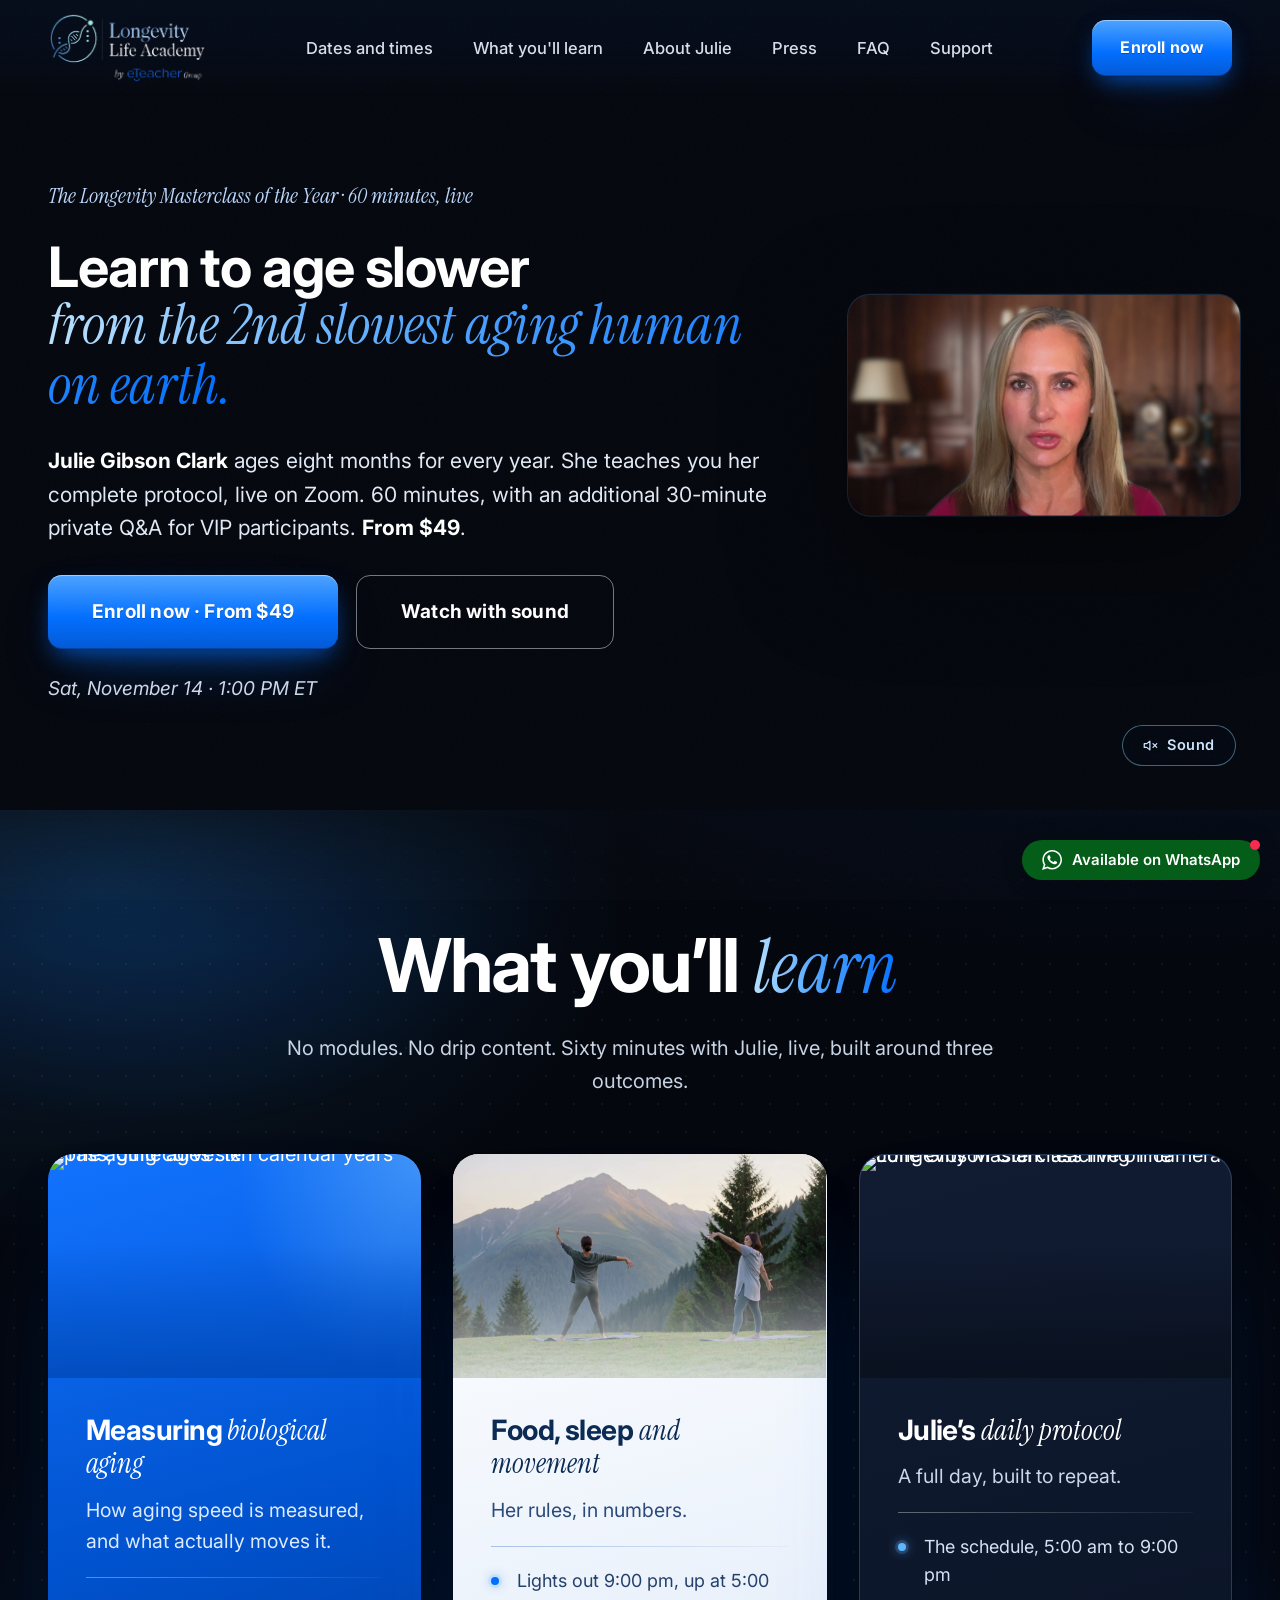
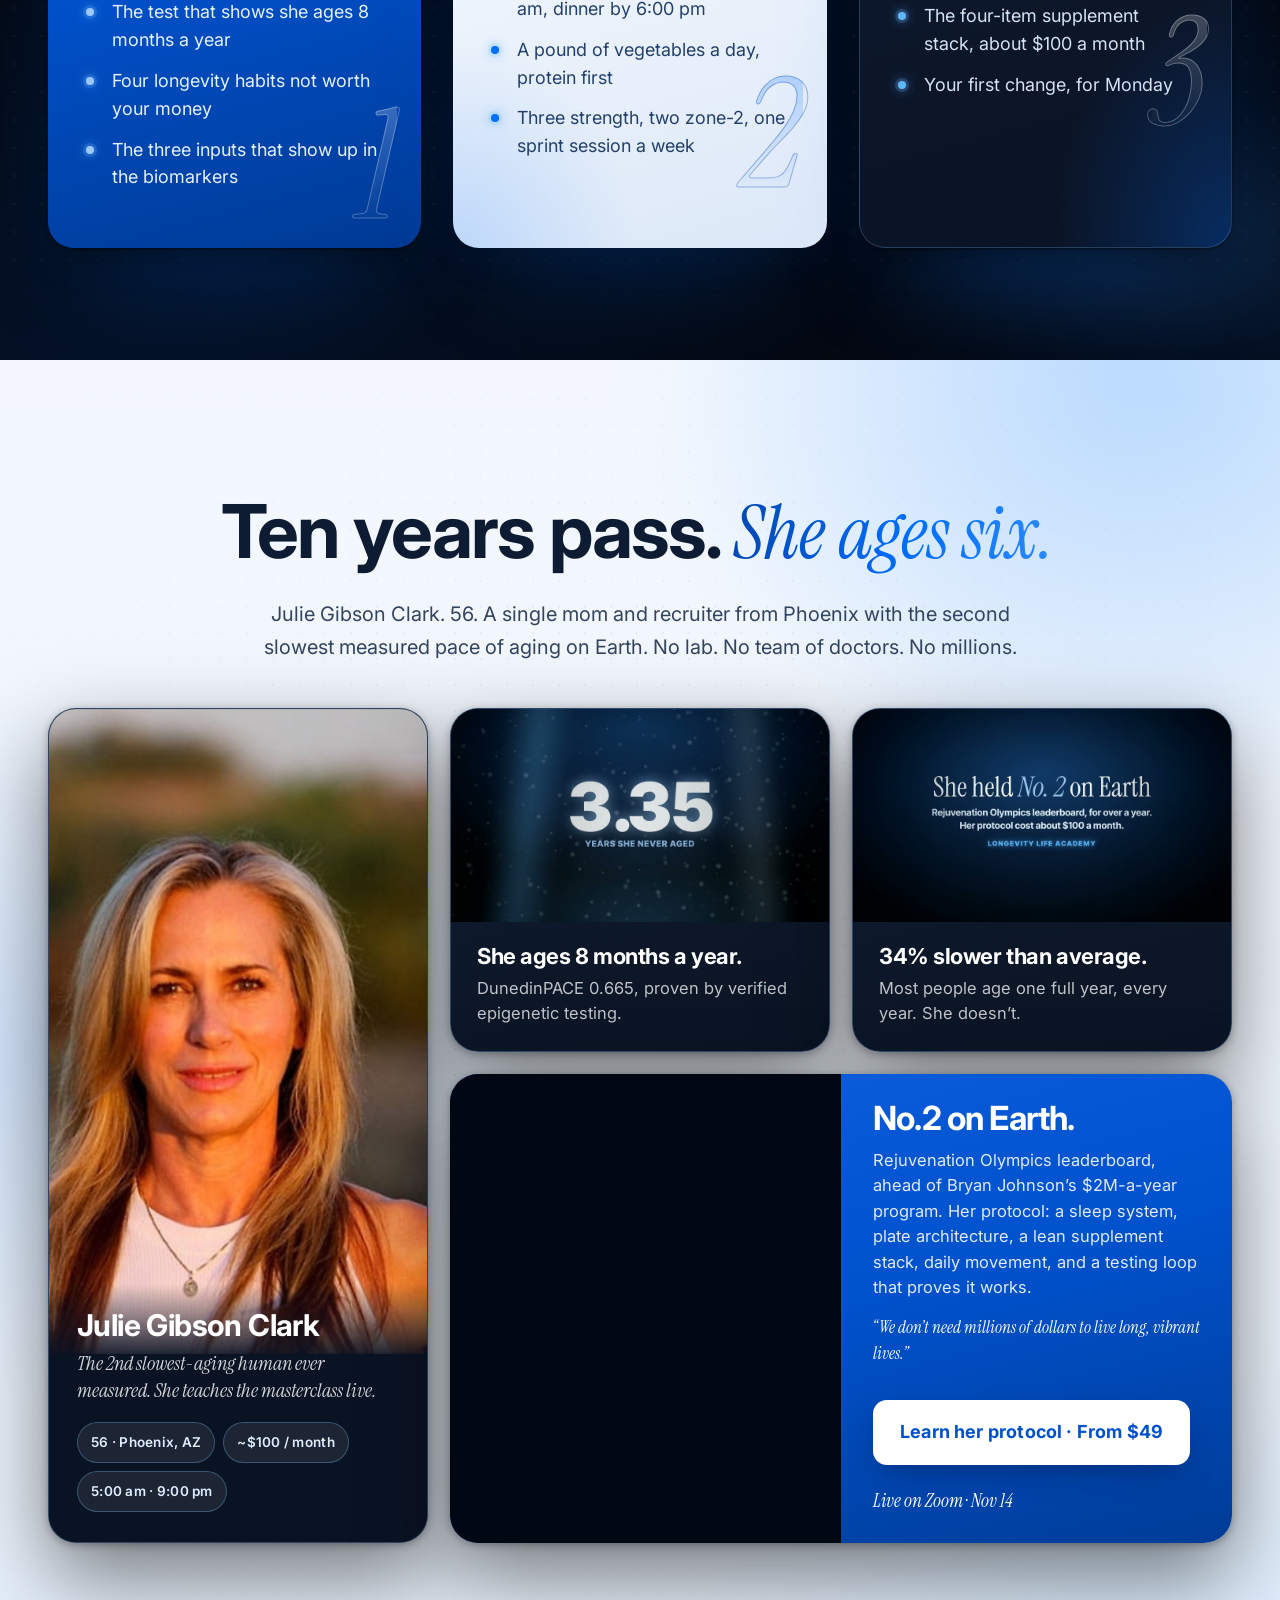
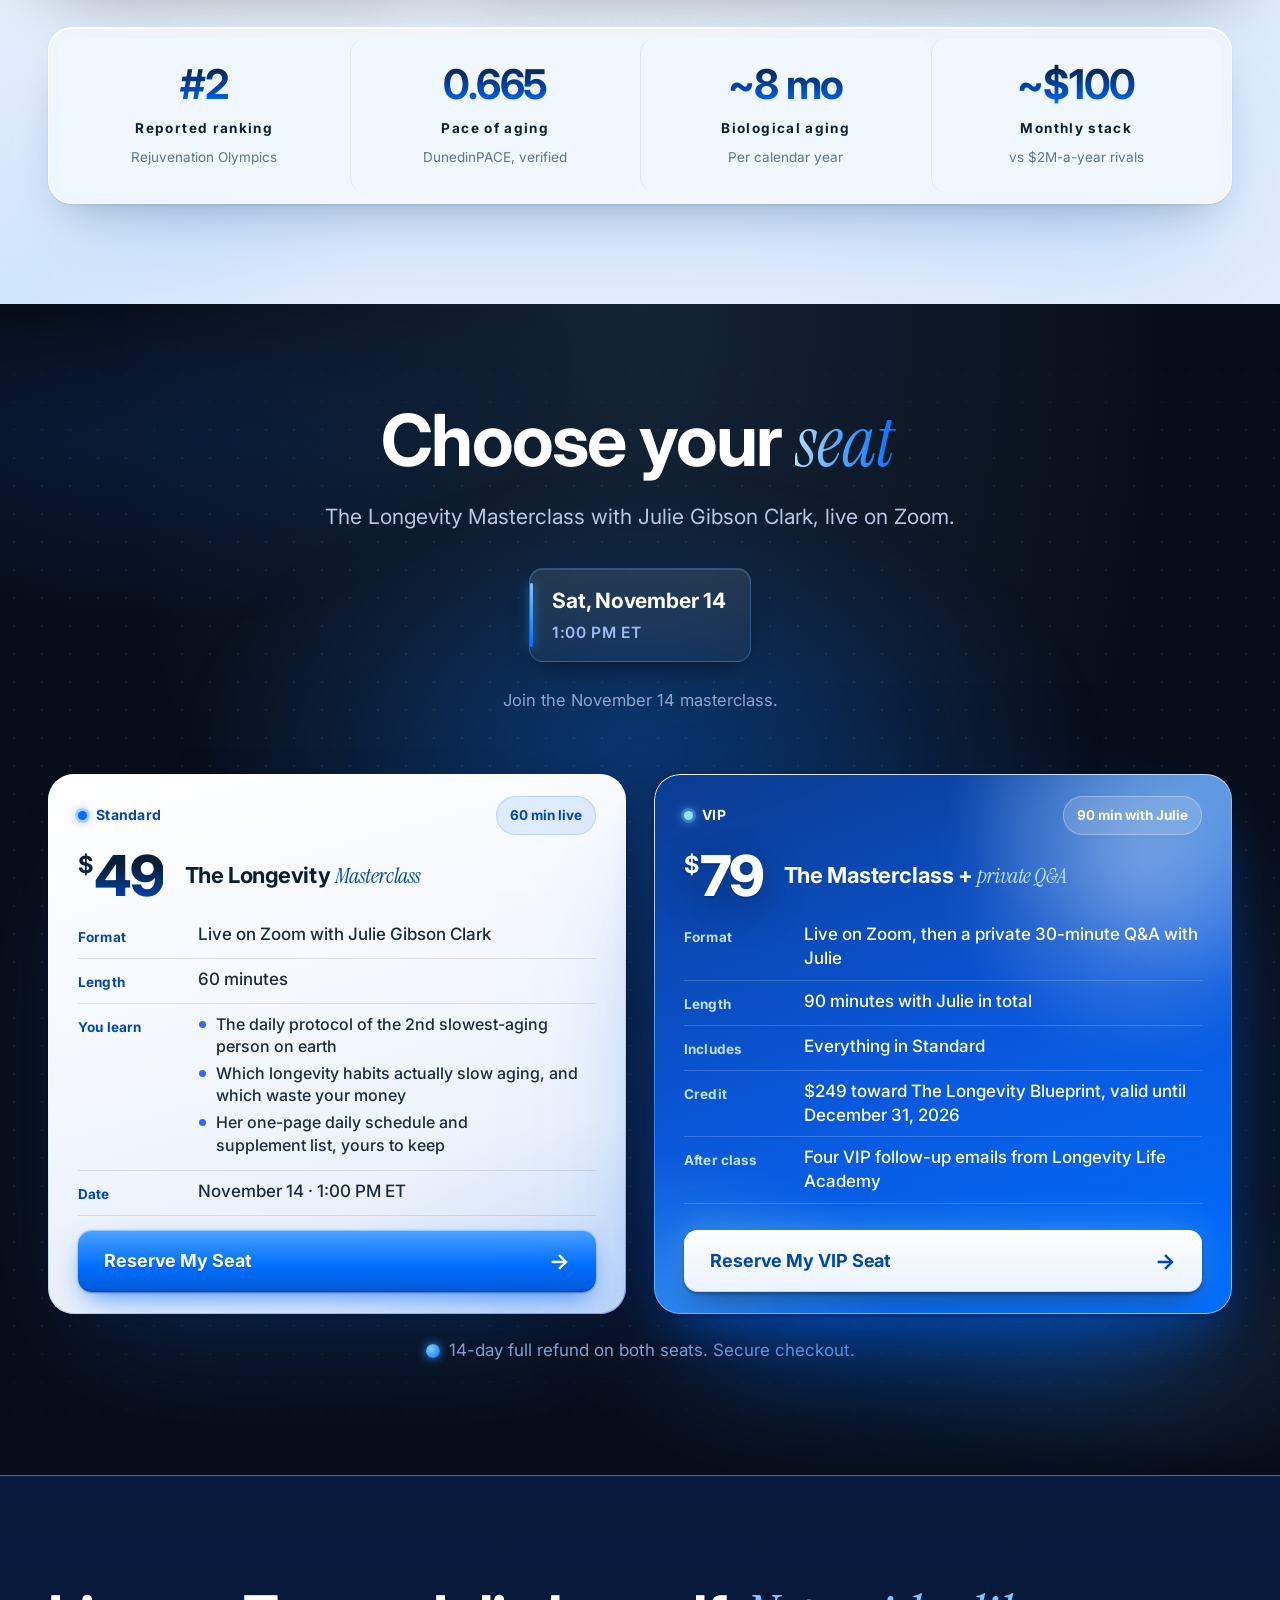
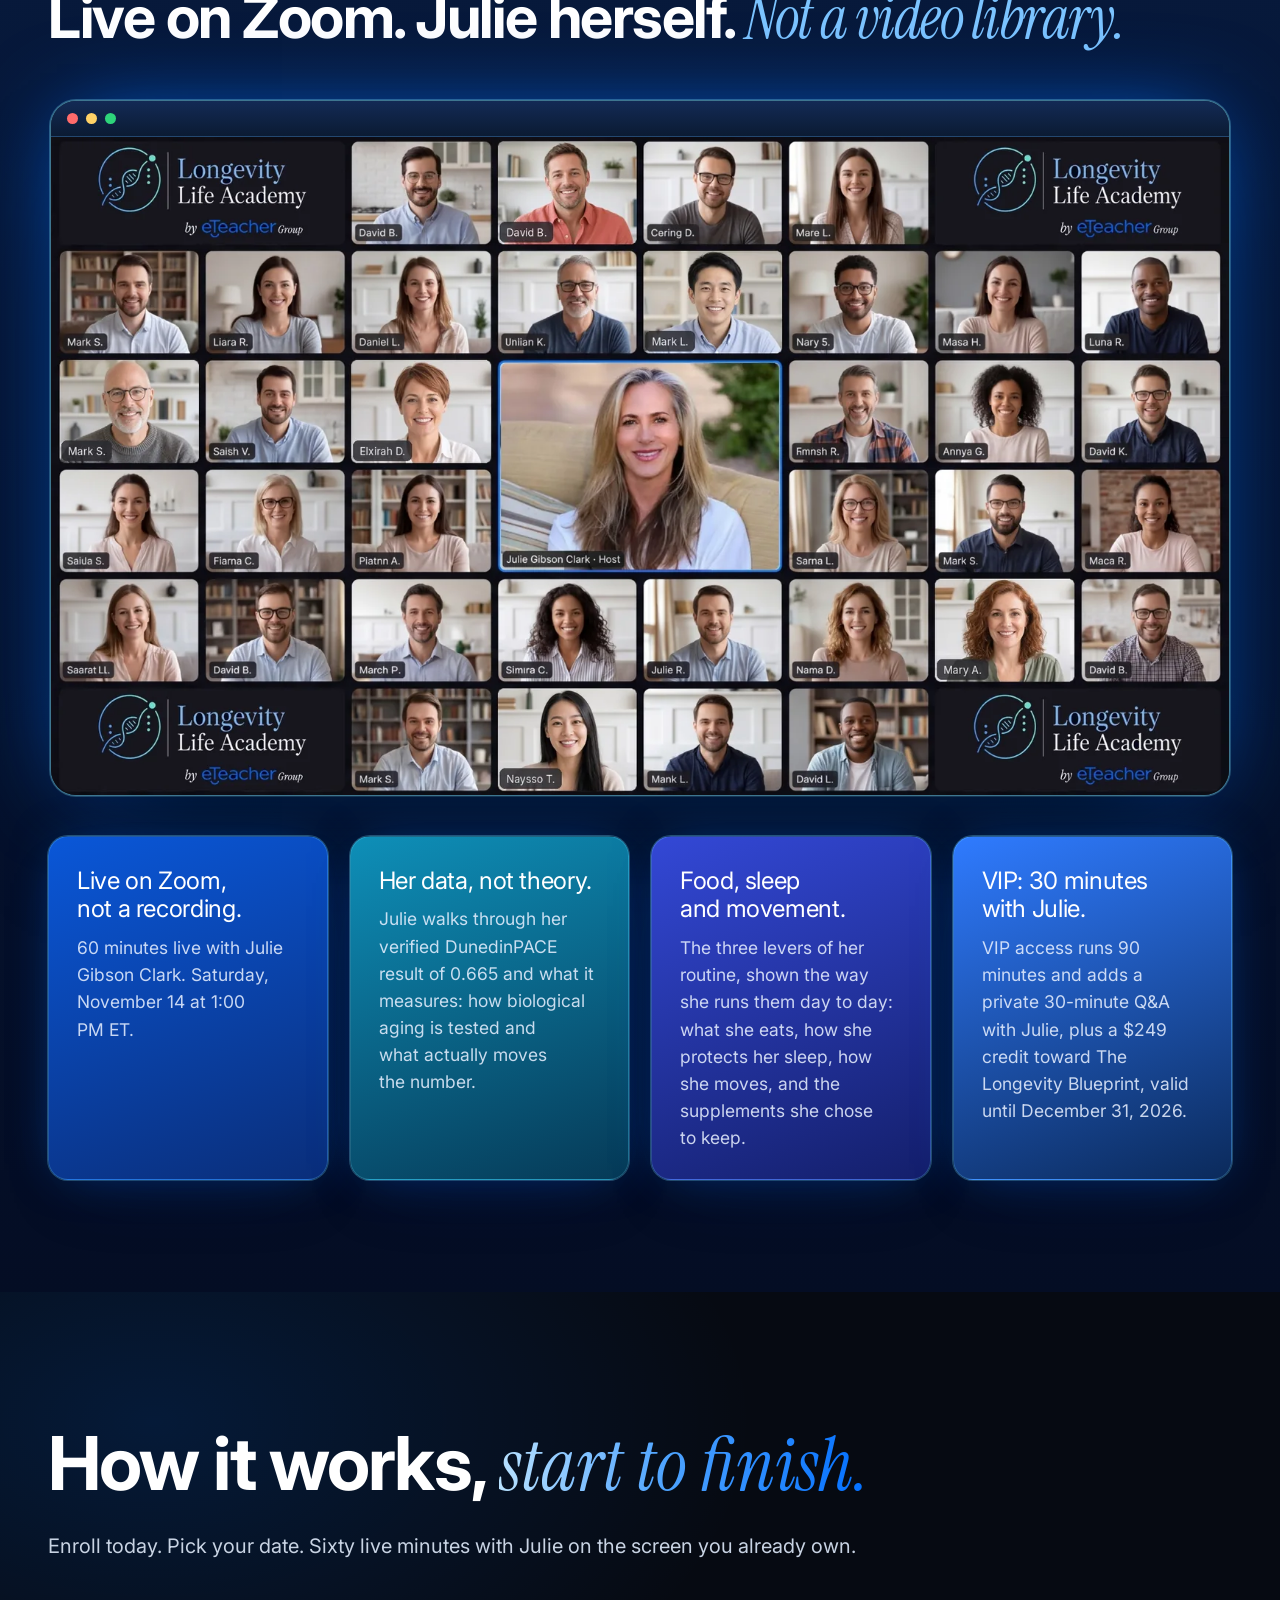
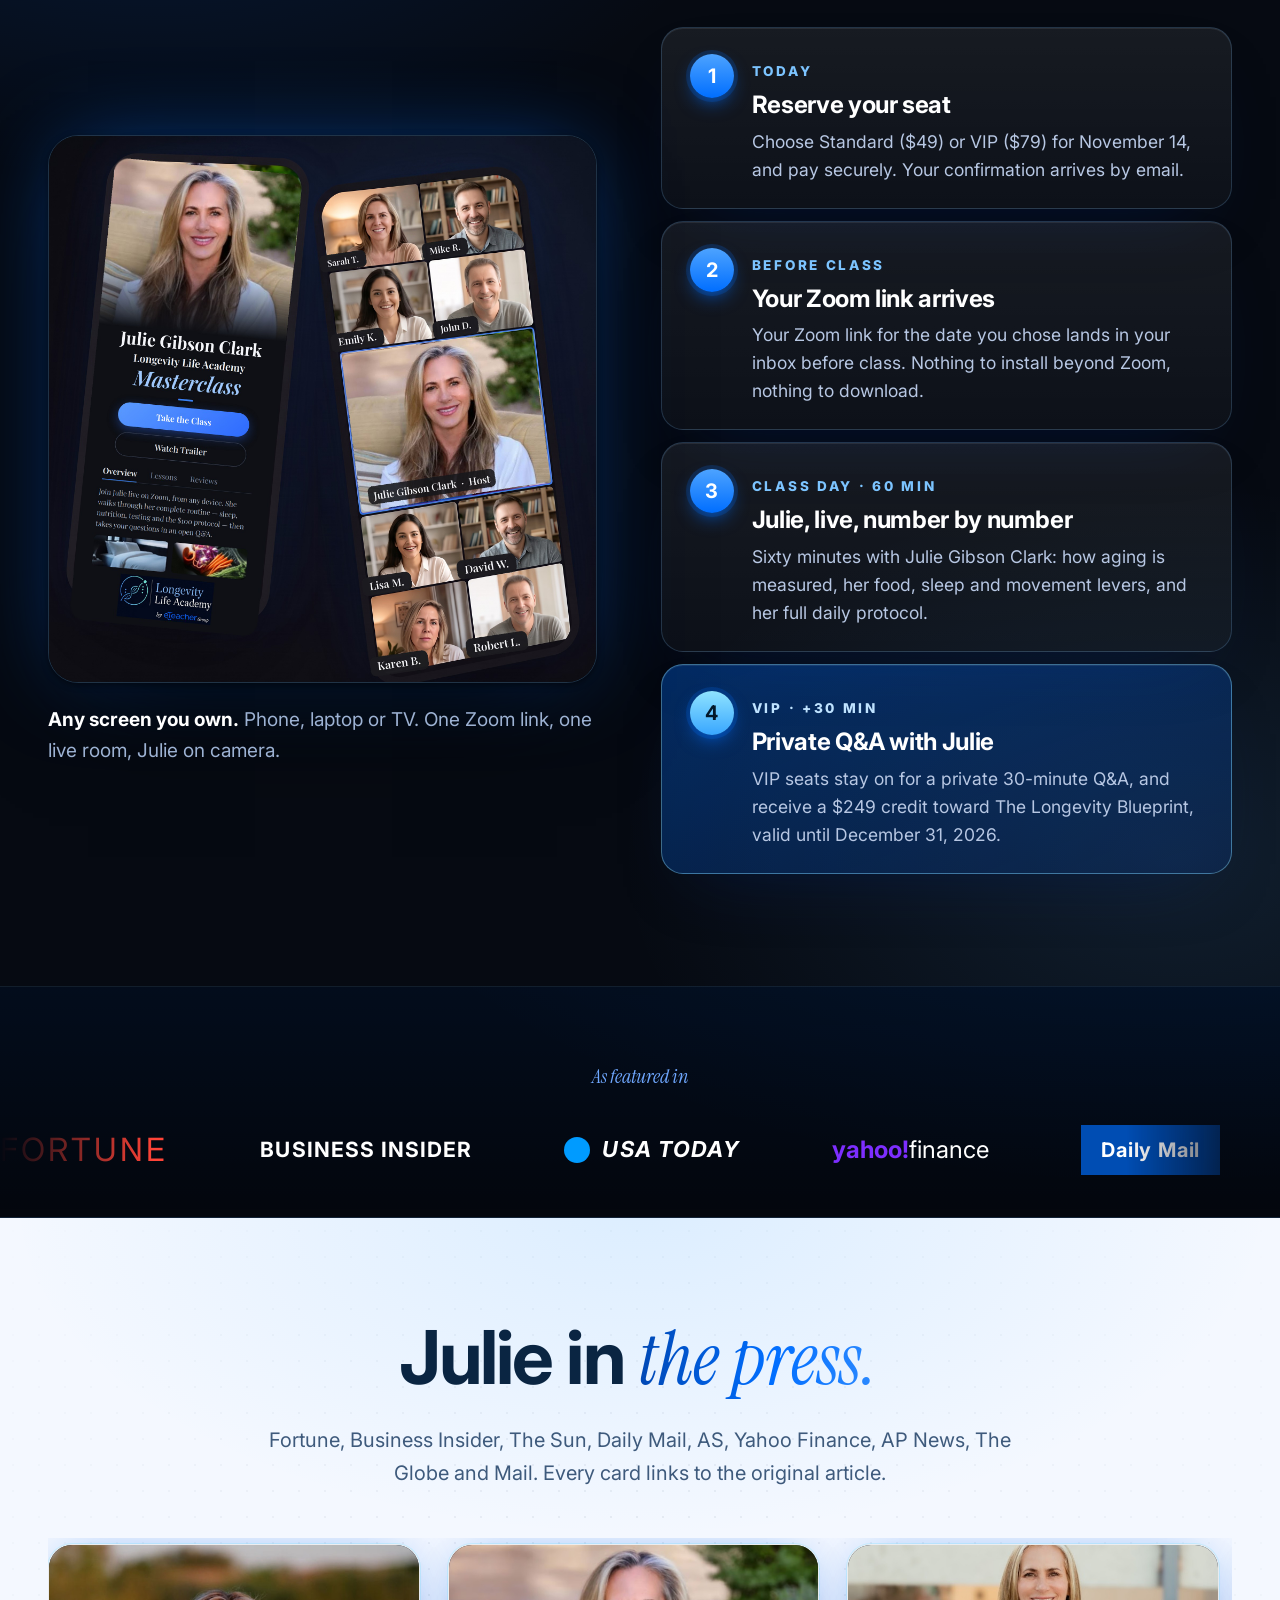
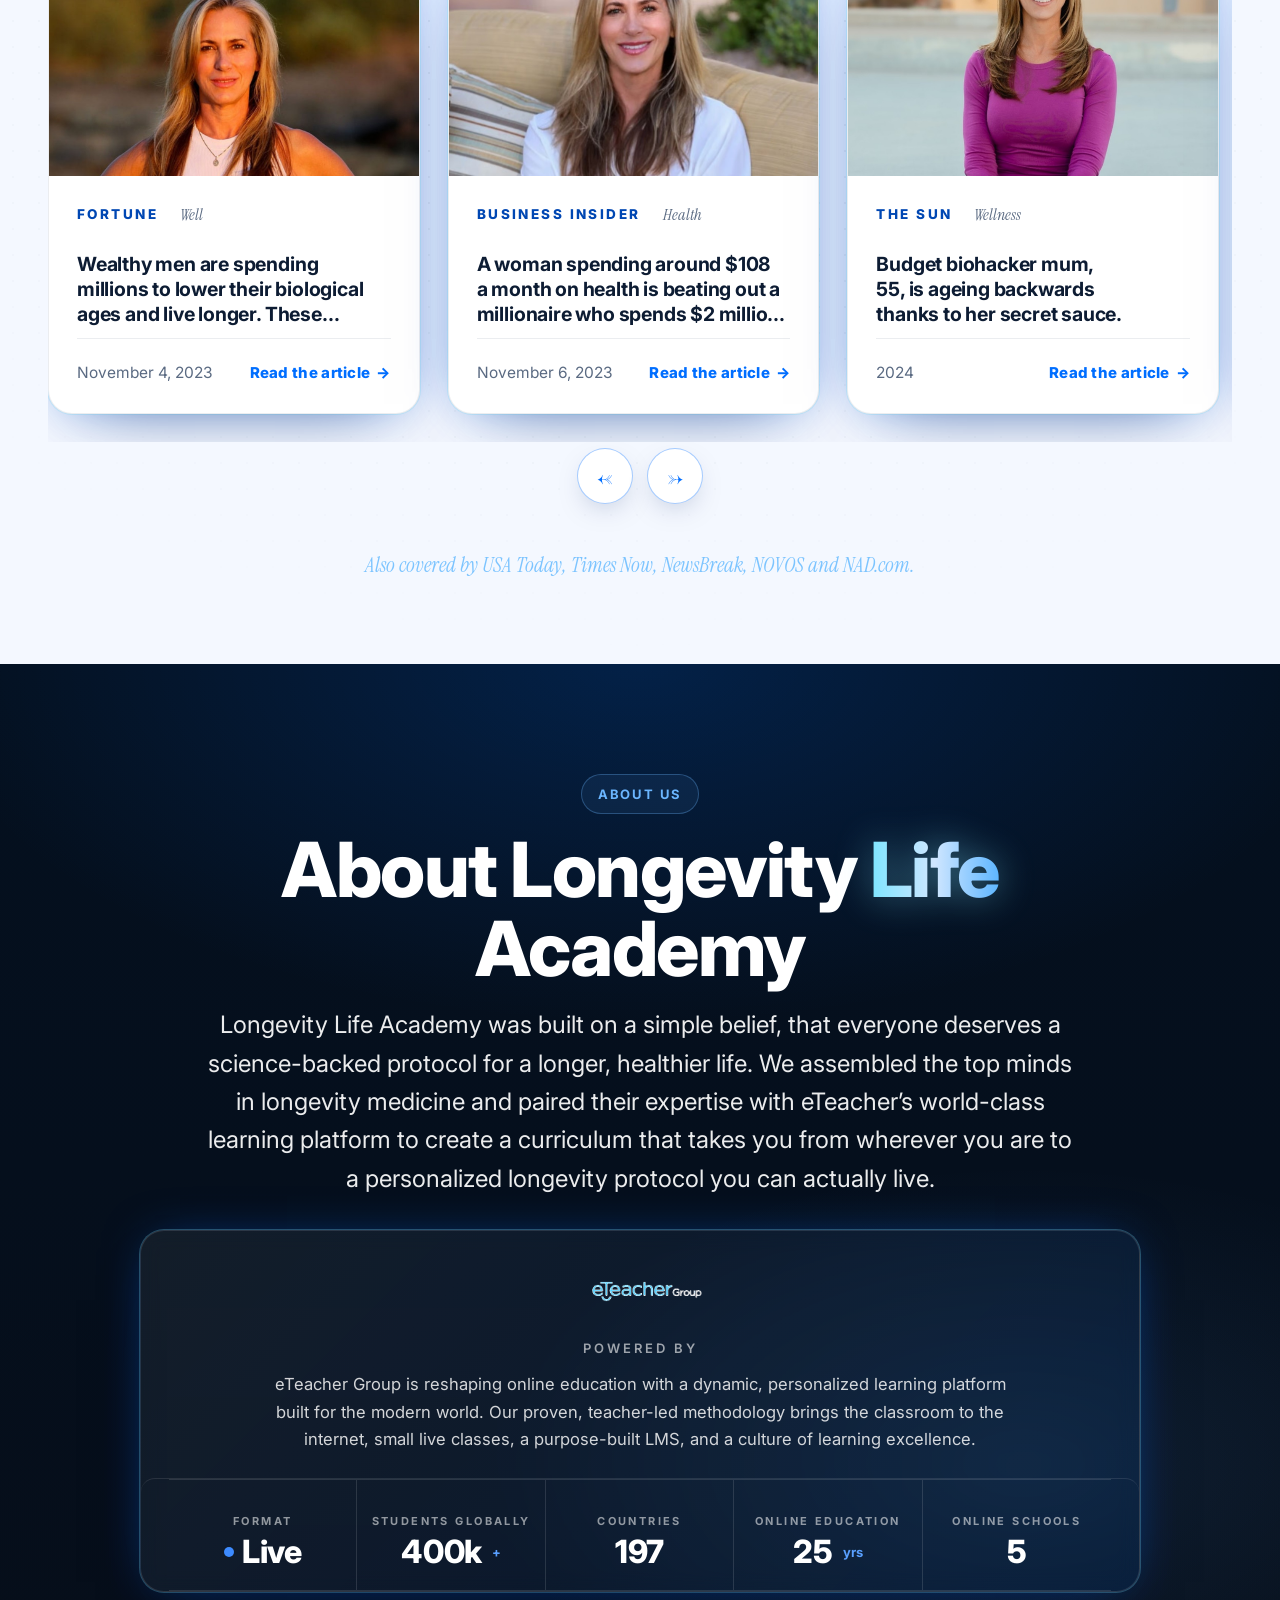
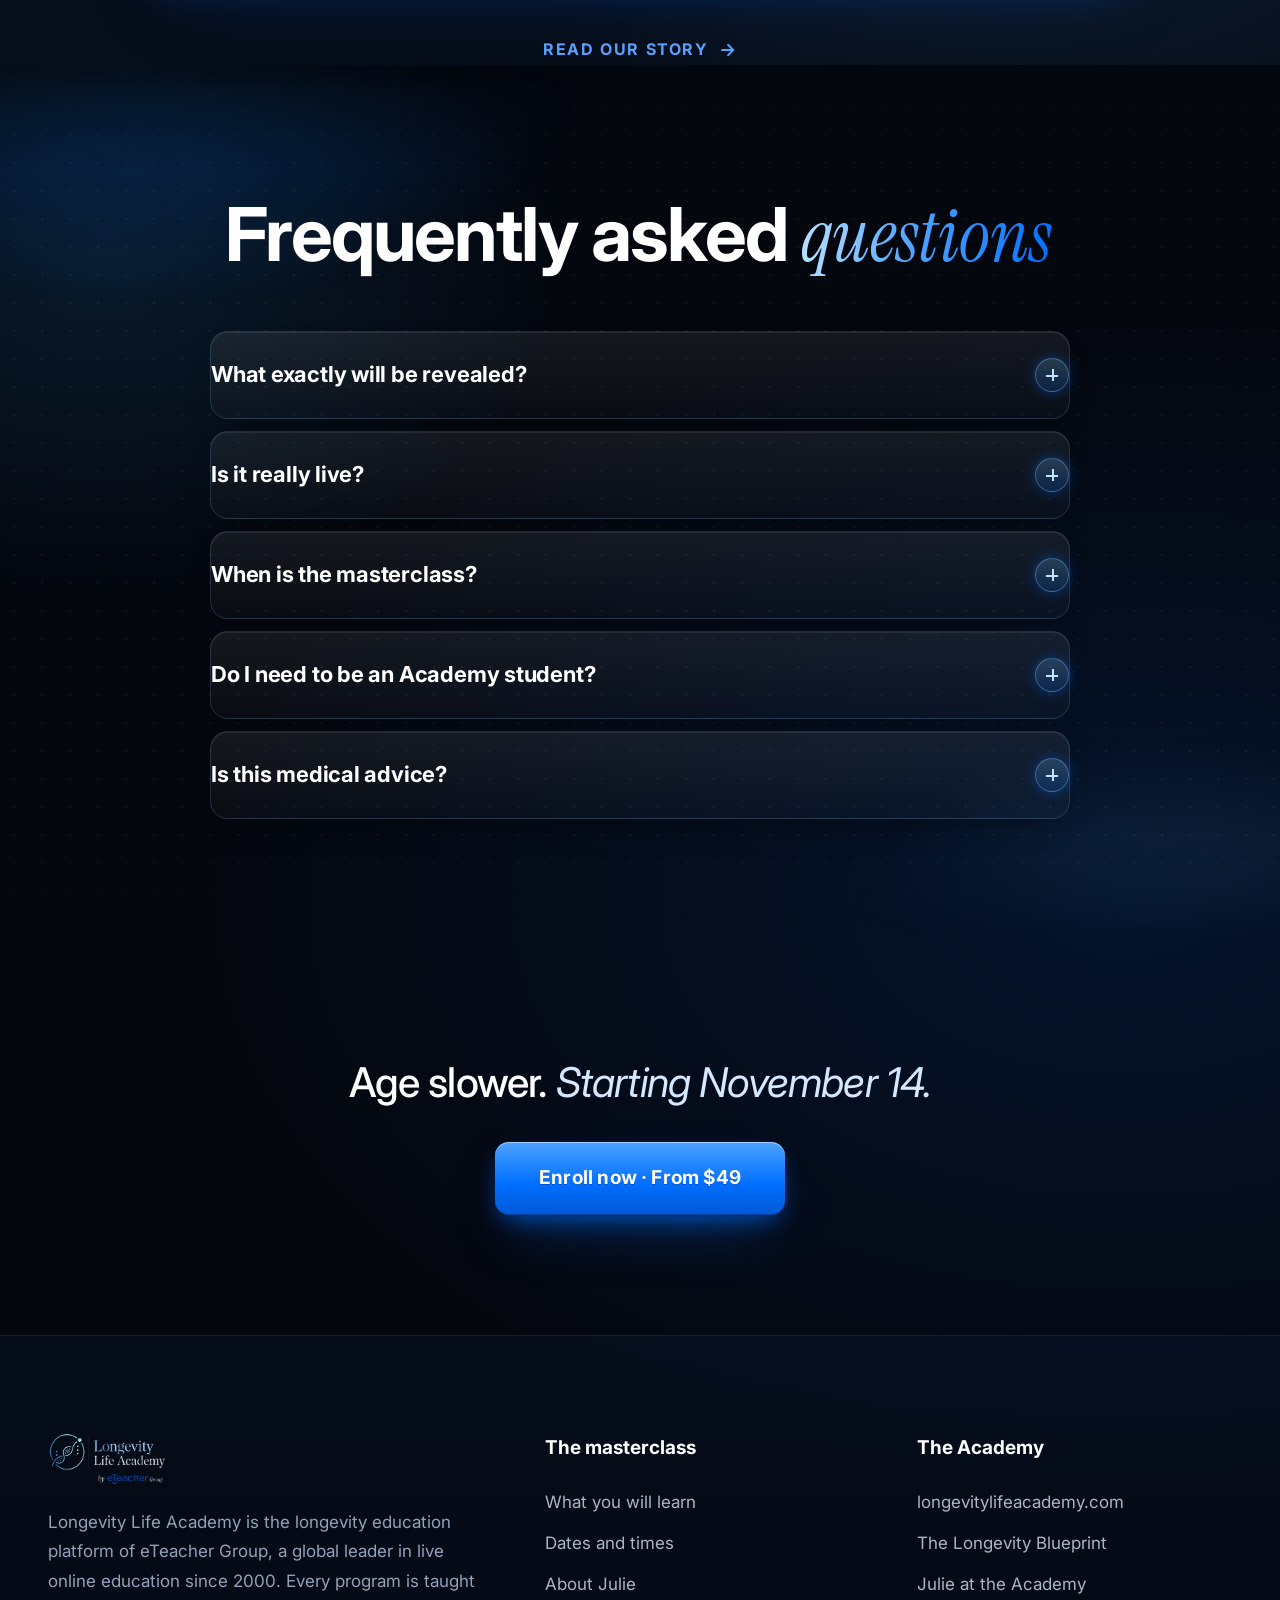
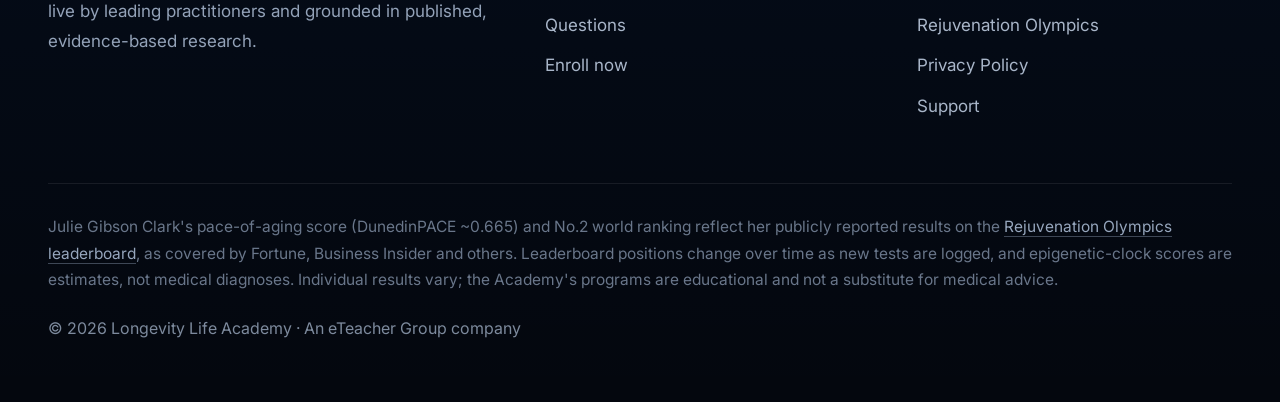
==== index.html @ bf3b14d4 "Remove final abbreviated October date in course CTA copy" ====
<!DOCTYPE html>
<html lang="en">
<head>
<meta charset="UTF-8">
<meta name="viewport" content="width=device-width, initial-scale=1.0">
<title>Learn to age slower from the 2nd slowest aging human on earth · Julie Gibson Clark, live · From $49</title>
<meta name="description" content="Julie Gibson Clark ages eight months for every year. She teaches her complete protocol live on Zoom. 60 minutes. From $49.">
<meta property="og:title" content="The Longevity Masterclass of the Year · Julie Gibson Clark, live">
<meta property="og:description" content="60 minutes live with the second slowest aging woman on earth. Her complete protocol, revealed live. From $49.">
<meta property="og:image" content="https://d2ol7oe51mr4n9.cloudfront.net/user_3B2TkzjFQaqg6v69LxXPlh5VT9f/0a8c890d-cd5f-4a62-9aac-3689ac31f75f.jpg">
<meta property="og:type" content="website">
<link rel="preconnect" href="https://fonts.googleapis.com">
<link rel="preconnect" href="https://checkout.airwallex.com" crossorigin>
<link rel="preconnect" href="https://eteacher-leads-proxy.gitter-omri.workers.dev" crossorigin>
<link rel="preconnect" href="https://www.paypal.com" crossorigin>
<link rel="dns-prefetch" href="https://checkout.airwallex.com">
<link rel="dns-prefetch" href="https://eteacher-leads-proxy.gitter-omri.workers.dev">
<link rel="preconnect" href="https://fonts.gstatic.com" crossorigin>
<link rel="preconnect" href="https://fonts.cdnfonts.com" crossorigin>
<link rel="preload" href="https://fonts.cdnfonts.com/s/31902/CodecPro-Regular.woff" as="font" type="font/woff" crossorigin>
<link rel="preconnect" href="https://d2ol7oe51mr4n9.cloudfront.net">
<link rel="preload" as="image" href="https://d2ol7oe51mr4n9.cloudfront.net/user_3B2TkzjFQaqg6v69LxXPlh5VT9f/b7dec8a8-7ef1-4092-a8e1-0e6488022de6.jpg" fetchpriority="high">
<link href="https://fonts.googleapis.com/css2?family=Inter:wght@400;500;600;700;800&family=Instrument+Serif:ital@0;1&display=swap" rel="stylesheet">
<!-- perf-v1: Codec Pro @font-face inlined (same cdnfonts files) with font-display:swap; replaces the render-blocking cdnfonts stylesheet -->
<style>
@font-face{font-family:'Codec Pro';font-style:normal;font-weight:400;font-display:swap;src:local('Codec Pro'),url('https://fonts.cdnfonts.com/s/31902/CodecPro-Regular.woff') format('woff')}
@font-face{font-family:'Codec Pro';font-style:italic;font-weight:400;font-display:swap;src:local('Codec Pro'),url('https://fonts.cdnfonts.com/s/31902/CodecPro-Italic.woff') format('woff')}
:root{
  --ink:#0b0e13; --ink2:#111722; --ink3:#171f2e;
  --royal:#006EFF; --royal-d:#0051CC; --royal-glow:rgba(0,110,255,.42);
  --sky:#6FA8FF; --sky2:#bcd9ff; --skytint:#E8F1FF;
  --white:#ffffff; --surface:#F5F7FA; --surface2:#EEF1F6;
  --body:#c8d3e3; --dim:#8892A0;
  --ph1:#6FA8FF; --ph2:#E8A75A; --ph3:#5FB6B0; --ph4:#3B3F91;
  --hair:rgba(255,255,255,.16); --hair-soft:rgba(255,255,255,.08);
  --ease:cubic-bezier(0.22,1,0.36,1);
}
*{margin:0;padding:0;box-sizing:border-box}
html{scroll-behavior:smooth;scroll-padding-top:104px}
section[id]{scroll-margin-top:104px}
body{background:radial-gradient(1500px 950px at 88% 380px,rgba(0,110,255,.13),transparent 62%),radial-gradient(1400px 900px at 8% 2000px,rgba(0,110,255,.11),transparent 62%),radial-gradient(1500px 950px at 92% 3600px,rgba(0,110,255,.12),transparent 62%),radial-gradient(1400px 900px at 6% 5300px,rgba(94,182,255,.10),transparent 62%),radial-gradient(1500px 950px at 90% 7000px,rgba(0,110,255,.13),transparent 62%),radial-gradient(1400px 900px at 10% 8800px,rgba(0,110,255,.11),transparent 62%),radial-gradient(1500px 950px at 88% 10500px,rgba(0,110,255,.12),transparent 62%),radial-gradient(1400px 900px at 8% 12200px,rgba(94,182,255,.10),transparent 62%),radial-gradient(1500px 950px at 90% 13600px,rgba(0,110,255,.11),transparent 62%),#04070e;color:var(--body);font-family:'Inter',system-ui,sans-serif;font-weight:400;font-size:19px;line-height:1.7;-webkit-font-smoothing:antialiased;overflow-x:hidden}
img,video{display:block;max-width:100%}
button,a,input,select,textarea,svg{font-family:inherit}
.anton,.sc-n,.jf b,.sc-stats b,.co-num,.dcard h3,.card h3,.pcard-body h3,.pr-head,.pf-head,.sc-h3,.acc-title,.band-inner p,.anim-head,.hero-head,.en-copy h2{font-family:'Codec Pro','Inter',sans-serif;font-weight:700}
.serif-i,.jquote,.pull .q,.jrole,.grad{font-family:'Instrument Serif',Georgia,serif;font-style:italic;font-weight:400}
.rail,.grid2>*,.grid3>*,.grid4>*,.h-wrap>*,.about-grid>*,.cta-grid>*,.lr-head>*,.day-banner>*,.rev-media>*,.date-grid>*,.sc-stats>*,.jfacts>*{min-width:0}
a{color:inherit;text-decoration:none}
strong{font-weight:700;color:inherit}
::selection{background:var(--sky);color:#04101f}
:focus-visible{outline:1px solid var(--royal);outline-offset:4px}
.container{max-width:1240px;margin:0 auto;padding:0 56px}
.wrap{max-width:1240px;margin:0 auto;padding:0 56px}
section{position:relative}
.reveal{opacity:0;transform:translateY(26px);transition:opacity 1.05s var(--ease),transform 1.05s var(--ease)}
.reveal.in{opacity:1;transform:none}
@media (prefers-reduced-motion: reduce){.reveal{opacity:1;transform:none;transition:none}}

/* ---------- type ---------- */
.anton{font-weight:700;line-height:1.05;letter-spacing:-.02em;color:var(--white)}
.serif-i{font-style:italic;font-weight:400;letter-spacing:0}
h2.anton{font-size:clamp(42px,4.2vw,74px)}
.eyebrow{font-family:'Inter',sans-serif;font-size:15px;font-weight:700;color:var(--sky);letter-spacing:.22em;text-transform:uppercase}
.shead{max-width:960px;margin:0 auto 54px;text-align:center}
.shead h2{margin-top:22px}
.shead p{margin-top:26px;font-size:21px;line-height:1.7}
.grad{font-style:italic;font-weight:400;color:var(--sky)}
.sky{color:var(--sky)}

/* ---------- folds ---------- */
.fold{padding:96px 0;position:relative;overflow:hidden}
.f-navy{background:none}
.f-black{background:none}
.f-white{background:none;color:var(--body)}
.f-cream{background:none;color:var(--body)}
.f-ink{background:none;color:#fff}
.f-warm{color:var(--body)}
.f-light{background:none;color:var(--body)}
.f-royal{background:radial-gradient(900px 600px at 85% 8%,rgba(255,255,255,.18),transparent 60%),radial-gradient(760px 480px at 8% 96%,rgba(94,182,255,.34),transparent 65%),linear-gradient(150deg,#006EFF 0%,#0053c9 46%,#003a8c 100%);color:#fff}
.anton .serif-i{color:var(--sky)}

/* ---------- buttons ---------- */
.btn{display:inline-flex;align-items:center;justify-content:center;border-radius:14px;font-family:'Inter',sans-serif;font-size:18px;font-weight:700;letter-spacing:.01em;padding:19px 42px;cursor:pointer;border:1px solid transparent;transition:.35s var(--ease);white-space:nowrap}
.btn-blue,.btn-onwhite{background:linear-gradient(180deg,#8AD2FF 0%,#38A6FF 100%);color:#03182b;border:1px solid rgba(190,230,255,.9);box-shadow:0 0 16px rgba(94,182,255,.85),0 0 46px rgba(0,150,255,.5),0 10px 30px rgba(0,0,0,.45),inset 0 1px 0 rgba(255,255,255,.7)}
.btn-blue:hover,.btn-onwhite:hover{background:linear-gradient(180deg,#A5DEFF 0%,#54B6FF 100%);transform:translateY(-2px);box-shadow:0 0 24px rgba(120,200,255,.95),0 0 70px rgba(0,150,255,.6),0 14px 36px rgba(0,0,0,.5),inset 0 1px 0 rgba(255,255,255,.8)}
.btn-ghost{background:transparent;color:var(--white);border-color:rgba(255,255,255,.45)}
.btn-ghost:hover{background:var(--white);color:#05101f}

/* ---------- nav ---------- */
.nav{position:fixed;top:0;left:0;right:0;z-index:200;display:flex;align-items:center;justify-content:space-between;padding:0 48px;height:96px;background:linear-gradient(to bottom,rgba(5,13,28,.92),rgba(5,13,28,.5) 70%,transparent);transition:background .45s var(--ease),height .45s var(--ease)}
.nav.solid{background:rgba(5,13,28,.97);border-bottom:1px solid var(--hair-soft);height:82px}
.nav-logo img{height:72px;width:auto}
.nav-links{display:flex;gap:40px;align-items:center}
.nav-links a{font-size:16.5px;font-weight:500;color:#d6dfec;transition:color .3s}
.nav-links a:hover{color:var(--sky2)}
.nav .btn{padding:14px 28px;font-size:16px}
.burger{display:none;background:none;border:0;cursor:pointer;width:46px;height:46px;position:relative}
.burger span{position:absolute;left:10px;right:10px;height:1.5px;background:var(--white);transition:.3s var(--ease)}
.burger span:nth-child(1){top:17px}.burger span:nth-child(2){top:23px}.burger span:nth-child(3){top:29px}
.mobile-menu{position:fixed;inset:0;background:#050d1c;z-index:190;display:none;flex-direction:column;justify-content:center;padding:0 34px;gap:2px}
.mobile-menu.open{display:flex}
.mobile-menu a{font-weight:700;color:var(--white);font-size:32px;line-height:1.7;border-bottom:1px solid var(--hair-soft);padding:8px 0}
.mobile-menu a.btn{font-size:18px;line-height:1;border:1px solid var(--white);margin-top:32px}

/* ---------- trustpilot chip ---------- */
.tp-chip{display:inline-flex;align-items:center;gap:11px;font-size:18px;font-style:italic;color:#dbe4f0;margin-bottom:26px}
.tp-stars{display:inline-flex;gap:2.5px}
.tp-stars i{width:17px;height:17px;background:#00b67a;display:inline-block;position:relative}
.tp-stars i::after{content:"\2605";position:absolute;inset:0;display:flex;align-items:center;justify-content:center;color:#fff;font-size:11px;font-style:normal}
.tp-sm{margin-bottom:0;font-size:16.5px}
.tp-sm .tp-stars i{width:14px;height:14px}
.tp-sm .tp-stars i::after{font-size:9px}

/* ---------- hero: full-bleed cinema ---------- */
.hero{position:relative;overflow:hidden;background:#04070e}
.hero-media{position:absolute;inset:0;z-index:0}
.hero-media video{position:absolute;top:50%;transform:translateY(-50%);right:0;height:76%;width:46%;object-fit:cover;object-position:40% 22%;-webkit-mask-image:radial-gradient(115% 100% at 62% 50%,#000 55%,transparent 97%);mask-image:radial-gradient(115% 100% at 62% 50%,#000 55%,transparent 97%)}
.hero-media::after{content:"";position:absolute;inset:0;background:linear-gradient(90deg,#04070e 49%,rgba(4,7,14,.88) 57%,rgba(4,7,14,.35) 67%,rgba(4,7,14,0) 80%),linear-gradient(0deg,#04070e 0%,rgba(4,7,14,.55) 12%,rgba(4,7,14,0) 32%),linear-gradient(180deg,rgba(4,7,14,.75) 0%,rgba(4,7,14,.28) 18%,rgba(4,7,14,0) 38%)}
.hero-inner{position:relative;z-index:2;display:flex;align-items:center;min-height:min(88vh,860px);padding-top:150px;padding-bottom:110px}
.hero-copy{max-width:640px}
.hero-year{font-size:clamp(21px,1.75vw,26px);color:var(--sky2);font-style:italic;font-family:'Instrument Serif',Georgia,serif;margin-bottom:22px}
.hero-head{font-size:clamp(40px,3.7vw,68px);line-height:1.04}
.hero-head .serif-i{color:var(--sky)}
.hero-desc{margin-top:26px;font-size:21px;line-height:1.6;color:#e2eaf6;max-width:640px}
.hero-desc strong{color:#fff}
.hero-actions{display:flex;flex-wrap:wrap;gap:18px;margin-top:30px}
.hero-dates-line{margin-top:24px;font-size:20px;font-style:italic;font-family:'Instrument Serif',Georgia,serif;color:#cdd9ec}

/* v73: hero sound toggle */
.hero-sound{position:absolute;right:44px;bottom:44px;z-index:3;display:flex;align-items:center;gap:9px;padding:12px 20px;border-radius:999px;border:1px solid rgba(138,210,255,.45);background:rgba(4,10,20,.55);backdrop-filter:blur(10px);-webkit-backdrop-filter:blur(10px);color:#cfe6ff;font:600 14.5px/1 Inter,system-ui,sans-serif;letter-spacing:.04em;cursor:pointer;transition:border-color .25s,box-shadow .25s,color .25s}
.hero-sound svg{display:block}
.hero-sound:hover{border-color:#8AD2FF;color:#fff;box-shadow:0 0 26px rgba(56,166,255,.4)}
.hero-sound.on{background:linear-gradient(180deg,#8AD2FF,#38A6FF);color:#03182b;border-color:transparent;box-shadow:0 0 34px rgba(56,166,255,.5)}
@media(max-width:980px){.hero-sound{right:20px;bottom:22px;padding:10px 16px}}
/* v73: neon fold lighting */
.fold{position:relative}
#reveal::before,#protocol::before,#reserve::before,#julie::before,#press::before,#school::before,#apply::before,#faq::before{content:"";position:absolute;inset:-40px 0;pointer-events:none;z-index:-1}
#reveal::before{background:radial-gradient(760px 520px at 8% 10%,rgba(56,166,255,.15),transparent 70%),radial-gradient(600px 440px at 96% 88%,rgba(0,110,255,.12),transparent 70%)}
#protocol::before{background:radial-gradient(780px 560px at 90% 28%,rgba(56,166,255,.16),transparent 70%),radial-gradient(540px 430px at 5% 85%,rgba(0,110,255,.11),transparent 70%)}
#reserve::before{background:radial-gradient(720px 520px at 6% 72%,rgba(56,166,255,.14),transparent 70%),radial-gradient(640px 470px at 94% 12%,rgba(0,110,255,.13),transparent 70%)}
#julie::before{background:radial-gradient(820px 560px at 92% 5%,rgba(56,166,255,.13),transparent 70%),radial-gradient(700px 520px at 5% 45%,rgba(0,110,255,.12),transparent 70%),radial-gradient(640px 480px at 88% 84%,rgba(56,166,255,.10),transparent 70%)}
#press::before{background:radial-gradient(900px 480px at 50% 2%,rgba(56,166,255,.13),transparent 70%)}
#school::before{background:radial-gradient(720px 520px at 10% 18%,rgba(0,110,255,.14),transparent 70%),radial-gradient(600px 440px at 92% 82%,rgba(56,166,255,.11),transparent 70%)}
#apply::before{background:radial-gradient(760px 540px at 88% 18%,rgba(56,166,255,.15),transparent 70%),radial-gradient(560px 430px at 8% 82%,rgba(0,110,255,.11),transparent 70%)}
#faq::before{background:radial-gradient(680px 480px at 8% 25%,rgba(56,166,255,.12),transparent 70%)}
/* v73: protocol fold */
.proto-grid{display:grid;grid-template-columns:1fr 1.02fr;gap:70px;align-items:center}
.proto-copy h2{margin-top:22px}
.proto-lead{margin-top:26px;font-size:21px;line-height:1.7;max-width:560px}
.proto-cta{margin-top:36px}
.proto-note{margin-top:20px;font-family:'Instrument Serif',Georgia,serif;font-style:italic;font-size:17.5px;color:#9fb3cf}
.proto-media{margin:0}
.proto-media img{width:100%;display:block;filter:drop-shadow(0 40px 90px rgba(0,0,0,.6)) drop-shadow(0 0 60px rgba(0,110,255,.18))}
@media(max-width:1000px){.proto-grid{grid-template-columns:1fr;gap:44px}.proto-media{max-width:560px;margin:0 auto}}
/* v74: About Julie editorial redesign */
.jhero{display:grid;grid-template-columns:1.04fr .96fr;gap:70px;align-items:center}
.jname{font-size:clamp(54px,5.6vw,100px);line-height:.98}
.jrole2{display:block;margin-top:18px;font-size:clamp(21px,1.9vw,28px);color:var(--sky)}
.jbig{margin-top:34px}
.jbig b{display:block;font-family:'Codec Pro','Inter',sans-serif;font-weight:800;font-size:clamp(84px,8vw,148px);line-height:.92;letter-spacing:-.03em;background:linear-gradient(92deg,#fff 10%,#8AD2FF 55%,#38A6FF 95%);-webkit-background-clip:text;background-clip:text;color:transparent;filter:drop-shadow(0 0 34px rgba(56,166,255,.35))}
.jbig span{display:block;margin-top:10px;font-size:14.5px;font-weight:700;letter-spacing:.2em;text-transform:uppercase;color:#8fa9cf}
.jline{margin-top:26px;font-size:19px;line-height:1.75;color:#c3d0e2;max-width:56ch}
.jline strong{color:#fff}
.jcta{display:flex;align-items:center;gap:22px;flex-wrap:wrap;margin-top:34px}
.jcta-note{font-size:17px;color:#9fb3cf}
.jhero-media{position:relative;margin:0}
.jhero-media img{width:100%;aspect-ratio:4/4.9;object-fit:cover;object-position:50% 8%;border-radius:26px;border:1px solid rgba(138,210,255,.35);box-shadow:0 50px 120px rgba(0,0,0,.6),0 0 90px rgba(0,110,255,.25)}
.jhero-tag{position:absolute;left:20px;top:20px;background:linear-gradient(180deg,#8AD2FF,#38A6FF);color:#03182b;font-size:14px;font-weight:800;letter-spacing:.06em;padding:9px 18px;border-radius:999px;box-shadow:0 0 24px rgba(56,166,255,.6)}
.jstats{margin-top:76px}
.jproof{display:grid;grid-template-columns:1.15fr .85fr;gap:56px;align-items:center;margin-top:76px}
.pvx{position:relative;margin:0;border-radius:22px;overflow:hidden;border:1px solid rgba(127,184,255,.25);box-shadow:0 40px 100px rgba(0,0,0,.55),0 0 70px rgba(0,110,255,.16)}
.pvx video{width:100%;aspect-ratio:16/9;object-fit:cover;display:block;background:#04101c}
.pvx figcaption{position:absolute;left:0;right:0;bottom:0;padding:44px 26px 20px;background:linear-gradient(0deg,rgba(2,6,14,.92) 30%,transparent);font-size:16px;color:#c9d7ea}
.pvx figcaption b{color:#fff;font-family:'Codec Pro','Inter',sans-serif;font-size:19px;margin-right:8px}
.jproof-copy h3{font-size:clamp(28px,2.6vw,42px)}
.jproof-copy p{margin-top:20px;font-size:19px;line-height:1.75;color:#c3d0e2}
.jproof-copy p strong{color:#fff}
.jproof-copy .btn{margin-top:28px}
@media(max-width:1000px){.jhero{grid-template-columns:1fr;gap:44px}.jhero-media{max-width:520px}.jproof{grid-template-columns:1fr;gap:36px}}

@media(max-width:980px){.hero-media video{width:100%;height:100%;top:0;transform:none;-webkit-mask-image:none;mask-image:none;object-position:50% 28%}.hero-media::after{background:linear-gradient(180deg,rgba(4,7,14,.6) 0%,rgba(4,7,14,.78) 55%,#04070e 96%)}.hero-inner{min-height:0;padding-top:150px;padding-bottom:84px}}
@media(max-width:760px){.hero-inner{padding-top:128px;padding-bottom:70px}.hero-head{font-size:clamp(42px,10.4vw,58px)}.hero-desc{font-size:19.5px}.hero-actions .btn{width:100%}}
/* ---------- proof grid ---------- */
.proof-grid{display:grid;grid-template-columns:repeat(2,1fr);gap:24px;max-width:1180px;margin:0 auto}
.pv{border-radius:18px;overflow:hidden;background:#04101c;border:1px solid rgba(127,184,255,.2);box-shadow:0 30px 80px rgba(0,0,0,.55)}
.pv video{width:100%;aspect-ratio:16/9;object-fit:cover;display:block;background:#04101c}
.pv figcaption{padding:18px 22px 20px;font-size:16px;color:#c9d7ea;border-top:1px solid rgba(127,184,255,.14)}
.pv figcaption b{display:block;color:#fff;font-weight:700;font-family:'Codec Pro','Inter',sans-serif;font-size:24px;line-height:1.2;margin:0 0 6px}
.pv figcaption span{display:block;font-size:15.5px;color:#a9bbd4;line-height:1.55}
@media(max-width:760px){.proof-grid{grid-template-columns:1fr;gap:16px}.pv figcaption{font-size:16.5px;padding:14px 18px 18px}}
/* ---------- press marquee ---------- *//* ---------- press marquee ---------- */
.mq-band{padding:30px 0 64px;text-align:center;background:transparent}
.mq-band .feat{font-size:17px;font-style:italic;font-family:'Instrument Serif',Georgia,serif;color:var(--sky);margin-bottom:26px}
.mq{overflow:hidden;-webkit-mask-image:linear-gradient(90deg,transparent,#000 12%,#000 88%,transparent);mask-image:linear-gradient(90deg,transparent,#000 12%,#000 88%,transparent)}
.mq-track{display:flex;align-items:center;gap:92px;width:max-content;padding-right:92px;animation:mqslide 52s linear infinite}
@keyframes mqslide{to{transform:translateX(-50%)}}
.mq-track span{white-space:nowrap;display:inline-flex;align-items:center}
.m-fortune{font-weight:400;font-size:32px;letter-spacing:.1em;color:#ff4438}
.m-bi{font-weight:700;font-size:21px;letter-spacing:.05em;color:#fff}
.m-usa{font-weight:700;font-size:22px;letter-spacing:.06em;font-style:italic;color:#fff}
.usa-dot{width:26px;height:26px;border-radius:50%;background:#009bff;display:inline-block;margin-right:12px}
.m-yahoo{font-weight:700;font-size:24px;color:#7d2eff}
.m-yahoo em{font-style:normal;font-weight:400;color:#fff}
.m-dm{font-weight:700;font-size:20px;letter-spacing:.04em;background:#004db3;color:#fff;padding:8px 20px}
.m-sun{font-weight:700;font-size:20px;letter-spacing:.08em;background:#eb1701;color:#fff;padding:8px 18px}
.m-tn{font-weight:700;font-size:20px;letter-spacing:.14em;color:#fff}
.m-tn b{color:#ff2e2e;margin-left:8px;font-weight:700}
.m-nb{font-weight:700;font-size:22px;color:#ff3131}
.m-novos{font-weight:600;font-size:21px;letter-spacing:.14em;color:#fff}
.m-nad{font-weight:600;font-size:21px;letter-spacing:.08em;color:#fff}

/* ---------- card system (colors always mixed) ---------- */
.grid3{display:grid;grid-template-columns:repeat(3,minmax(0,1fr));gap:26px}
.tgrid{display:grid;grid-template-columns:repeat(3,minmax(0,1fr));gap:26px;margin-top:10px}
.tcard{position:relative;border-radius:24px;padding:0;overflow:hidden;box-shadow:0 2px 8px rgba(0,0,0,.3),0 34px 84px rgba(0,0,0,.5)}
.tmedia{line-height:0}
.tmedia img{width:100%;aspect-ratio:893/479;object-fit:cover;display:block}
.tbody{position:relative;padding:32px 34px 42px}
.tcard .tn{position:absolute;top:6px;right:26px;font-size:118px;line-height:1;pointer-events:none}
.tcard h3{font-family:'Codec Pro','Inter',sans-serif;font-weight:700;font-size:clamp(25px,1.95vw,32px);line-height:1.16;position:relative;max-width:88%}
.tcard .tlead{margin-top:14px;font-size:17.5px;line-height:1.62;position:relative}
.tcard hr{border:0;height:1px;margin:22px 0}
.tcard ul{list-style:none;position:relative}
.tcard li{position:relative;padding-left:22px;font-size:16.5px;line-height:1.55;margin-bottom:13px}
.tcard li:last-child{margin-bottom:0}
.tcard li::before{content:"";position:absolute;left:0;top:9px;width:7px;height:7px;border-radius:50%}
.t-royal{background:linear-gradient(165deg,#0f5fe0 0%,#0051CC 50%,#003C97 100%);color:#fff}
.t-royal .tlead{color:#dcebff}.t-royal hr{background:rgba(255,255,255,.28)}.t-royal li{color:#e6f1ff}.t-royal li::before{background:#9cc8ff}.t-royal .tn{color:#fff;opacity:.2}
.t-ivory{background:linear-gradient(165deg,#F7FAFF 0%,#E9F1FC 100%);color:#0B2B55}
.t-ivory .tlead{color:#2A4A78}.t-ivory hr{background:rgba(11,43,85,.16)}.t-ivory li{color:#23406b}.t-ivory li::before{background:var(--royal)}.t-ivory .tn{color:#0051CC;opacity:.13}
.t-navy{background:linear-gradient(165deg,#101c30 0%,#0A1424 100%);color:#fff;border:1px solid rgba(127,184,255,.3)}
.t-navy .tlead{color:#c9d7ea}.t-navy hr{background:rgba(127,184,255,.24)}.t-navy li{color:#d5e2f4}.t-navy li::before{background:#5EB6FF}.t-navy .tn{color:#7FB8FF;opacity:.2}
@media(max-width:1000px){.tgrid{grid-template-columns:1fr;max-width:640px;margin:0 auto}.tbody{padding:28px 24px 36px}}}
.grid2{display:grid;grid-template-columns:repeat(2,minmax(0,1fr));gap:30px}
.grid4{display:grid;grid-template-columns:repeat(4,minmax(0,1fr));gap:24px}
.card{border-radius:24px;padding:38px 34px;position:relative;overflow:hidden}
.card h3{font-size:31px;font-weight:700;line-height:1.18;margin:16px 0 14px;letter-spacing:-.01em}
.card p{font-size:19.5px;line-height:1.68}
.card .cno{font-size:34px;font-weight:600;line-height:1;letter-spacing:-.02em;opacity:.95}
.card .cverb{font-style:italic;font-size:18px;margin-top:10px}
.k-royal{background:linear-gradient(150deg,#006EFF,#0040a8);color:#fff;box-shadow:0 18px 54px rgba(0,110,255,.3)}
.k-royal p{color:rgba(255,255,255,.9)}.k-royal .cverb{color:#cfe4ff}
.k-navy{background:linear-gradient(160deg,#0b1a33,#050d1c);color:#eef4fd;border:1px solid rgba(127,184,255,.42)}
.k-navy p{color:#c2d2e8}.k-navy .cverb{color:var(--sky)}
.k-sky{background:var(--skytint);color:#0d1c33;border:1px solid rgba(0,110,255,.16)}
.k-sky p{color:#3a4b66}.k-sky .cverb{color:var(--royal)}
.k-white{background:#fff;color:#0d1c33;border:1.5px solid rgba(0,110,255,.45);box-shadow:0 16px 44px rgba(10,26,54,.09)}
.k-white p{color:#42536c}.k-white .cverb{color:var(--royal)}
.k-cream{background:linear-gradient(150deg,#5EB6FF,#2f8fee);color:#062038}
.k-cream p{color:#0e3355}.k-cream .cverb{color:#004fc4}.k-cream .cno{color:rgba(6,32,56,.45)}
.k-gold{background:#fff;color:#0d1c33;border:1.5px solid rgba(0,110,255,.5)}
.k-gold p{color:#44536a}.k-gold .cverb{color:var(--royal)}
.k-ivory{background:#eaf3ff;color:#1a2130;border:1px solid rgba(0,110,255,.18)}
.k-ivory p{color:#465266}.k-ivory .cverb{color:var(--royal)}

/* ---------- learn fold ---------- */
.rev-media{display:grid;grid-template-columns:1fr 1fr;gap:30px;margin-top:64px}
.rm-card{position:relative;border-radius:24px;overflow:hidden;background:#0b1526;box-shadow:0 30px 70px rgba(14,30,58,.22),0 2px 0 rgba(0,0,0,.03)}
.rm-card img{width:100%;aspect-ratio:16/10;object-fit:cover;display:block}
.rm-card::after{content:"";position:absolute;inset:0;background:linear-gradient(180deg,transparent 44%,rgba(4,10,22,.88) 100%);pointer-events:none}
.rm-cap{position:absolute;z-index:2;left:0;right:0;bottom:0;padding:26px 30px 30px;text-align:center}
.rm-cap b{display:block;font-size:clamp(26px,2.1vw,36px);color:#fff;font-weight:600}
.rm-cap i{display:block;width:36px;height:2px;background:#7fb8ff;margin:12px auto;font-style:normal}
.rm-cap span{font-size:17px;color:#d5e5fa;font-style:italic}
/* Power band, masterclass.com stage composition */
.power{position:relative;background:#000;overflow:hidden;border-bottom:1px solid rgba(127,184,255,.12)}
.pw-wrap{max-width:1360px;margin:0 auto;padding:96px 48px 0;display:grid;grid-template-columns:1.15fr .85fr;align-items:end;gap:40px;min-height:560px}
.pw-left{padding-bottom:100px}
.pw-logo{width:min(560px,92%);height:auto;display:block}
.pw-name{font-size:clamp(44px,4.4vw,78px);line-height:1.04;color:#fff;margin-top:46px}
.pw-teach{font-style:italic;color:#bcd9ff;font-size:clamp(20px,1.8vw,27px);margin-top:16px}
.pw-rule{width:64px;height:2px;background:linear-gradient(90deg,#006EFF,#7fb8ff);margin-top:28px}
.pw-right{position:relative;align-self:end}
.pw-spot{position:absolute;left:-12%;right:-12%;bottom:-6%;height:88%;background:radial-gradient(ellipse at 50% 78%,rgba(0,110,255,.36),rgba(127,184,255,.10) 46%,transparent 72%);filter:blur(6px)}
.pw-right img{position:relative;z-index:2;width:min(460px,100%);aspect-ratio:4/5;object-fit:cover;object-position:50% 18%;display:block;margin:0 auto;border-radius:22px 22px 0 0;border:1px solid rgba(127,184,255,.35);border-bottom:0;box-shadow:0 0 0 1px rgba(0,110,255,.2),0 -20px 80px rgba(0,110,255,.22),0 30px 70px rgba(0,0,0,.6)}
@media(max-width:900px){.pw-wrap{grid-template-columns:1fr;min-height:0;padding:70px 22px 0;text-align:center}.pw-left{padding-bottom:0}.pw-logo{margin:0 auto;width:min(420px,86%)}.pw-rule{margin:28px auto 0}.pw-right{margin-top:46px}.pw-right img{width:min(320px,80%)}}
.rm-a img{object-position:38% 32%}
.rm-b img{object-position:50% 14%}
/* ---------- enroll strip ---------- */
.enroll{position:relative;overflow:hidden;background:linear-gradient(180deg,#0b0e13,#111722);border-top:1px solid rgba(255,255,255,.07);border-bottom:1px solid rgba(255,255,255,.07);scroll-margin-top:104px}

@keyframes ensweep{0%{left:-45%}62%{left:118%}100%{left:118%}}
.en-wrap{position:relative;z-index:2;max-width:1100px;margin:0 auto;padding:96px 48px;text-align:center}
.en-wrap .en-cta{display:flex;justify-content:center}
.en-copy h2{font-size:clamp(48px,4.8vw,88px);color:#fff;line-height:1.02;margin:0}
.en-sub{font-size:clamp(20px,1.75vw,27px);color:#dcebff;margin-top:24px;line-height:1.6}
.en-sub strong{color:#fff;font-weight:800}
.en-cta{margin-top:40px}
.btn-pulse{animation:enpulse 2.2s ease-in-out infinite}
@keyframes enpulse{0%,100%{box-shadow:0 12px 34px rgba(0,0,0,.28),0 0 0 0 rgba(255,255,255,.38)}50%{box-shadow:0 18px 48px rgba(0,0,0,.4),0 0 0 14px rgba(255,255,255,0)}}
.en-micro{margin-top:22px;font-size:17.5px;color:#cfe2ff;font-style:italic}
.en-live{display:block;font-size:20px;font-style:italic;font-family:'Instrument Serif',Georgia,serif;color:#dcebff;margin-bottom:20px}
.en-live i{width:10px;height:10px;border-radius:50%;background:#ff4b4b;box-shadow:0 0 12px #ff4b4b;animation:enblink 1.6s ease-in-out infinite}
@keyframes enblink{0%,100%{opacity:1}50%{opacity:.25}}
.en-media .dvx-wrap{margin-top:0}
.en-media .dvx-cap{margin-top:34px;color:#dcebff}
.en-media .dvx-laptop{width:min(700px,100%)}
.en-media .dvx-phone{width:min(185px,24%);margin-left:-58px}
.en-media .dvx{position:relative}
.en-media .dvx::before{content:"";position:absolute;left:6%;right:6%;bottom:-36px;height:74px;background:radial-gradient(50% 100% at 50% 0%,rgba(0,110,255,.55),transparent 72%);filter:blur(16px);z-index:0;pointer-events:none}
@media(max-width:900px){.en-wrap{grid-template-columns:1fr;padding:74px 22px;gap:52px;text-align:center}.en-cta{justify-content:center}.en-media .dvx-laptop{width:100%}.en-media .dvx-phone{width:min(150px,26%)}}

/* ---------- film fold ---------- */
.film-wrap{max-width:1120px;margin:0 auto;position:relative}
.anim-block{max-width:680px;margin:0 auto;text-align:center}
.anim-head{font-size:clamp(36px,4vw,72px);margin-bottom:34px}
.anim-block video{width:100%;border-radius:20px;border:1px solid rgba(127,184,255,.35);background:#03080f;box-shadow:0 34px 90px rgba(0,0,0,.55),0 0 80px rgba(0,110,255,.30)}
.anim-cap{margin-top:18px;font-size:17px;font-style:italic;color:var(--sky)}

/* ---------- academy fold ---------- */
.sc-card{background:#fff;border-radius:26px;padding:52px 48px;text-align:left;box-shadow:0 34px 90px rgba(0,0,0,.5);color:#111}
.sc-grid{display:grid;grid-template-columns:minmax(0,.92fr) minmax(0,1.08fr);gap:48px;align-items:center;margin-bottom:44px}
.sc-grid>*{min-width:0}
.sc-media{border-radius:18px;overflow:hidden;line-height:0;box-shadow:0 24px 60px rgba(10,20,40,.2)}
.sc-media img{width:100%}
.sc-text .sc-copy{display:block;margin-top:20px}
.sc-h3{font-size:clamp(27px,2.1vw,38px);font-weight:500;line-height:1.12;letter-spacing:-.015em;color:#0a1526}
.sc-h3 .serif-i{color:var(--royal)}
.sc-copy{font-size:19px;line-height:1.75;color:#3c4a60}
.sc-copy strong{color:#0a1526}
.sc-stats{display:grid;grid-template-columns:repeat(5,1fr);gap:14px;margin-top:36px}
.sc-stats>div{border-radius:16px;padding:22px 16px}
.sc-stats b{display:block;font-size:29px;font-weight:700;line-height:1.05}
.sc-stats span{display:block;font-size:15px;line-height:1.45;margin-top:8px}
.st-royal{background:var(--skytint);color:#111}.st-royal b{color:var(--royal)}.st-royal span{color:#5A6472}
.st-navy{background:var(--surface2);color:#111}.st-navy b{color:var(--ph4)}.st-navy span{color:#5A6472}
.st-sky{background:var(--surface2);color:#111}.st-sky b{color:var(--ph3)}.st-sky span{color:#5A6472}
.st-cream{background:var(--skytint);color:#111}.st-cream b{color:var(--ph2)}.st-cream span{color:#5A6472}
.st-outline{background:var(--surface2);color:#111}.st-outline b{color:var(--ph1)}.st-outline span{color:#5A6472}
.ac-lead{max-width:900px;margin:60px auto 44px;text-align:center;font-size:20px;line-height:1.7;color:#d3ddef}
.pcard{border-radius:20px;overflow:hidden;box-shadow:0 26px 64px rgba(0,0,0,.45)}
.pcard video{width:100%;aspect-ratio:16/10;object-fit:cover;background:#04101f}
.pcard-body{padding:30px 28px 34px}
.pcard-body b{display:block;font-size:14.5px;font-weight:700;color:var(--royal);letter-spacing:.02em}
.pcard-body h3{font-size:25px;font-weight:700;margin:10px 0 10px;line-height:1.22;color:#0d1c33}
.pcard-body p{font-size:17px;line-height:1.66;color:#43536b}
.p-white{background:#fff}.p-white .pcard-body b{color:var(--royal)}
.p-sky{background:#fff}.p-sky .pcard-body b{color:var(--ph3)}
.p-cream{background:#fff}.p-cream .pcard-body b{color:var(--ph2)}
.p-outline{background:#fff}.p-outline .pcard-body b{color:var(--ph1)}
.p-ivory{background:#fff}.p-ivory .pcard-body b{color:var(--ph4)}
.p-gold{background:#fff}.p-gold .pcard-body b{color:var(--royal-d)}
.ac-note{max-width:900px;margin:58px auto 0;text-align:center;font-size:19px;line-height:1.8;color:rgba(255,255,255,.92)}
.art-cta{color:#fff;border-bottom:1px solid rgba(255,255,255,.6);padding-bottom:2px;white-space:nowrap}

/* ---------- about fold ---------- */
.about-grid{display:grid;grid-template-columns:minmax(0,.86fr) minmax(0,1.14fr);gap:76px;align-items:center}
.about-media{position:relative;z-index:0}
.about-media img{position:relative;z-index:2;width:100%;aspect-ratio:4/5;object-fit:cover;object-position:50% 8%;border-radius:28px;box-shadow:0 40px 90px rgba(20,30,50,.22),0 8px 24px rgba(20,30,50,.10)}
.about-media::after{content:"";position:absolute;inset:24px -24px -24px 24px;border:1px solid rgba(94,182,255,.75);border-radius:28px;z-index:1}
.about-copy h2{font-size:clamp(40px,4.2vw,80px)}
.about-copy>p{font-size:18.5px;line-height:1.82;color:#3d4a5e;margin-bottom:22px}
.about-copy>p strong{color:#0a1526}
.rank{display:inline-block;font-size:18.5px;font-style:italic;color:var(--royal);margin-bottom:26px}
.pull{border-left:4px solid var(--royal);padding:8px 0 8px 28px}
.pull .q{font-style:italic;font-size:27px;line-height:1.42;color:#0a1526}
.pull .a{margin-top:12px;font-size:16.5px;color:var(--royal)}
.press-merge{margin-top:110px}
.nm-pull{margin:80px auto 0;max-width:880px;text-align:center;border-left:0;padding:0}
.nm-pull .q{color:#eaf2ff;font-size:clamp(26px,2.4vw,36px)}
.nm-pull .a{color:var(--sky2);font-size:18px}
.f-navy .press-merge{margin-top:96px}
.f-navy .press-note{color:#a9bbd4}
.d-trust{margin-top:48px;text-align:center}
.d-trust .art-cta{display:block;margin-top:18px}
.d-trust p{margin:22px auto 18px;font-size:17.5px;color:#c3d2e8;max-width:780px}
.d-trust .art-cta{font-size:17.5px;white-space:normal;line-height:2;color:var(--sky);border-color:rgba(94,182,255,.45)}
.press-merge .eyebrow{text-align:center;display:block;margin-bottom:34px}
.art{display:block;border-radius:22px;padding:34px 30px;transition:transform .4s var(--ease),box-shadow .4s var(--ease)}
.art:hover{transform:translateY(-5px)}
.art-mast{display:block;margin-bottom:18px}
.art-line{font-size:18px;line-height:1.6;margin-bottom:22px}
.art .art-cta{font-size:16.5px;border-bottom:1px solid currentColor;padding-bottom:2px}
.a-white{background:#fff;color:#0d1c33;border:1px solid rgba(10,26,54,.1);box-shadow:0 18px 50px rgba(20,30,50,.1)}
.a-white .art-line{color:#3d4a5e}.a-white .art-cta{color:var(--royal)}
.a-navy{background:linear-gradient(160deg,#0b1a33,#050d1c);color:#eaf2ff}
.a-navy .art-line{color:#c6d5ea}.a-navy .art-cta{color:var(--sky)}
.a-sky{background:var(--skytint);color:#0d1c33;border:1px solid rgba(0,110,255,.18)}
.a-sky .art-line{color:#3d4a5e}.a-sky .art-cta{color:var(--royal)}
.m-ro{font-weight:600;font-size:17px;color:#004fc4}
.a-navy .m-ro{color:#5EB6FF}
.press-note{text-align:center;margin-top:44px;font-size:18px;color:#4b5870;font-style:italic}

/* ---------- numbers fold ---------- */
.stat-card{border-radius:26px;padding:40px 32px 44px}
.sc-n{font-size:clamp(62px,5.6vw,112px);font-weight:600;line-height:.98;letter-spacing:-.035em}
.sc-n em{font-style:italic;font-size:.55em;font-weight:400}
.sc-t{font-size:19px;font-weight:700;margin-top:16px}
.stat-card p{font-size:17px;line-height:1.68;margin-top:12px}
.n1{background:linear-gradient(150deg,#006EFF,#0040a8);color:#fff;box-shadow:0 24px 60px rgba(0,110,255,.35)}
.n1 p{color:rgba(255,255,255,.88)}
.n2{background:linear-gradient(160deg,#0b1a33,#050d1c);color:#fff;border:1px solid rgba(127,184,255,.45)}
.n2 .sc-t{color:var(--sky)}.n2 p{color:#c2d2e8}
.n3{background:linear-gradient(150deg,#5EB6FF,#2f8fee);color:#062038}
.n3 p{color:#17456e}
.n4{background:#fff;color:#0d1c33;border:1.5px solid rgba(0,110,255,.45)}
.n4 p{color:#42536c}

/* ---------- numbers strip ---------- */
.numrow{display:grid;grid-template-columns:repeat(4,1fr);margin-top:8px}
.numrow>div{padding:10px 44px 6px;border-left:1px solid rgba(127,184,255,.22)}
.numrow>div:first-child{border-left:0;padding-left:0}
.numrow b{font-family:'Codec Pro','Inter',sans-serif;font-weight:800;font-size:clamp(64px,5.8vw,108px);line-height:.95;letter-spacing:-.03em;color:#fff;display:block}
.numrow b em{font-style:normal;font-size:.5em;vertical-align:.28em}
.numrow span{display:block;margin-top:16px;font-size:15px;font-weight:700;letter-spacing:.2em;text-transform:uppercase;color:var(--sky)}
.numrow p{margin-top:12px;font-size:17.5px;line-height:1.6;color:#a9bbd4}
@media(max-width:1000px){.numrow{grid-template-columns:1fr 1fr;gap:40px 0}.numrow>div:nth-child(odd){border-left:0;padding-left:0}.numrow>div{padding:0 28px}}
@media(max-width:640px){.numrow{grid-template-columns:1fr;gap:36px}.numrow>div{border-left:0;padding:0}}
/* ---------- day fold ---------- */
.tl-card{border-radius:22px;padding:32px 28px}
.tl-time{font-size:34px;font-weight:800;letter-spacing:-.02em;line-height:1.1;color:var(--royal)}
.tl-card h4{font-size:22px;font-weight:700;margin:12px 0 10px;line-height:1.3}
.tl-card p{font-size:17px;line-height:1.68}
.d-white{background:#fff;color:#0d1c33;box-shadow:0 16px 44px rgba(30,26,10,.08)}.d-white p{color:#44536a}
.d-sky{background:var(--skytint);color:#0d1c33;border:1px solid rgba(0,110,255,.16)}.d-sky p{color:#44536a}
.d-navy{background:linear-gradient(160deg,#0b1a33,#050d1c);color:#eef4fd}.d-navy .tl-time{color:var(--sky)}.d-navy p{color:#c2d2e8}
.d-outline{background:#fff;color:#0d1c33;border:1.5px solid rgba(0,110,255,.5)}.d-outline p{color:#44536a}
.d-gold{background:linear-gradient(155deg,#006EFF,#0046b5);color:#fff}.d-gold .tl-time{color:#cfe4ff}.d-gold p{color:#dcebff}
.d-ivory{background:linear-gradient(150deg,#5EB6FF,#2f8fee);color:#062038}.d-ivory p{color:#17456e}
.day-banner{margin-top:56px;background:#fff;padding:16px;border-radius:26px;box-shadow:0 30px 76px rgba(30,26,10,.14);display:grid;grid-template-columns:minmax(0,1fr) minmax(0,1.35fr);gap:16px;align-items:stretch}
.day-banner{align-items:stretch}
.day-banner img{width:100%;height:100%;min-height:320px;max-height:440px;object-fit:cover;object-position:56% 10%;border-radius:18px}
.day-note{display:flex;flex-direction:column;justify-content:center;padding:26px 30px;border-radius:18px;background:linear-gradient(160deg,#0b1a33,#050d1c);color:#eaf2ff}
.day-note b{font-size:24px;font-weight:700;line-height:1.3}
.day-note p{font-size:17.5px;line-height:1.7;color:#c2d2e8;margin-top:12px}

/* ---------- dates fold ---------- */
.d-steps{display:flex;flex-wrap:wrap;justify-content:center;gap:14px;margin-top:36px}
.d-steps span{display:inline-flex;align-items:center;gap:11px;font-size:18.5px;font-style:italic;color:#fff}
.d-steps b{display:inline-flex;align-items:center;justify-content:center;width:28px;height:28px;border-radius:50%;background:#fff;color:var(--royal);font-size:15px;font-weight:700;font-style:normal}
.date-grid{display:grid;grid-template-columns:1fr 1fr;gap:30px;margin-top:48px}
.dcard{border-radius:26px;padding:44px 40px 46px}
.dcard .ses{font-size:18px;font-style:italic;margin-bottom:14px}
.dcard h3{font-size:clamp(30px,2.5vw,42px);font-weight:700;line-height:1.1;letter-spacing:-.02em}
.dcard .btn{width:100%;white-space:normal;text-align:center;padding:17px 22px;line-height:1.35}
.dcard .yr{font-size:19px;margin-top:6px;opacity:.75}
.tz{display:grid;grid-template-columns:1fr 1fr;gap:10px 20px;margin:28px 0 24px}
.tz span{font-size:18px}
.tz strong{font-weight:700}
.dmeta{font-size:17.5px;line-height:1.6;margin-bottom:28px}
.dc-white{background:#fff;color:#111;box-shadow:0 30px 80px rgba(0,0,0,.5)}
.dc-white .ses{color:var(--royal)}.dc-white .dmeta{color:#4a586e}
.dc-navy{background:linear-gradient(160deg,#101b2e,#0a1220);color:#eef4fd;border:1px solid rgba(127,184,255,.3);box-shadow:0 24px 60px rgba(0,0,0,.45)}
.dc-navy .ses{color:var(--sky)}.dc-navy .dmeta{color:#bccce2}
.dates-note{text-align:center;margin-top:44px;font-size:19px;color:#c3d2e8;font-style:italic;font-family:'Instrument Serif',Georgia,serif}

/* ---------- live room fold ---------- */
.lr-head{display:grid;grid-template-columns:1fr 1fr;gap:70px;align-items:end;margin-bottom:58px}
.lr-head h2{margin-top:22px;font-size:clamp(42px,4.4vw,84px)}
.lr-head p{font-size:19px;line-height:1.8;justify-self:end;max-width:520px;padding-bottom:8px}
.zoom-win{border-radius:18px;overflow:hidden;border:1px solid rgba(122,178,255,.22);box-shadow:0 40px 120px rgba(0,0,0,.6),0 0 80px rgba(0,110,255,.14);background:#05070d}
.zoom-top{display:flex;align-items:center;gap:10px;background:#0d1119;padding:13px 22px}
.zoom-brandimg{height:28px;width:auto}
.zoom-top .rec{margin-left:auto;display:flex;align-items:center;gap:9px;font-size:15px;color:#e8f0fa;font-style:italic}
.zoom-top .rec i{width:8px;height:8px;border-radius:50%;background:#ff4b4b;box-shadow:0 0 12px rgba(255,75,75,.9)}
.lr-gal{padding:6px}
.lr-host{position:relative;aspect-ratio:1894/854;background-image:url('assets/zoom-speaker-clean.jpg');background-size:cover;background-position:50% 50%;border:2px solid #5EB6FF;border-radius:9px}
.zoom-name{position:absolute;left:14px;bottom:12px;background:rgba(2,4,9,.86);color:#fff;font-size:15px;padding:6px 14px;border-radius:5px}
.lr-strip{display:grid;grid-template-columns:repeat(5,1fr);gap:6px;margin-top:6px}
.lr-t{aspect-ratio:16/9;border-radius:7px;background-image:url('assets/zoom-gallery.jpg');background-size:500% 500%;overflow:hidden}
.lr-logo{display:flex;align-items:center;justify-content:center;background:#000;background-image:none}
.lr-logo img{width:72%}
.lr-bar{display:flex;justify-content:center;gap:10px;padding:15px 0 10px}
.lr-chip{font-size:14.5px;color:#c9d6ea;background:#151d2a;border:1px solid rgba(255,255,255,.09);padding:7px 18px;border-radius:9px}
.lr-leave{background:rgba(161,38,38,.5);color:#ffd7d7;border-color:rgba(255,120,120,.35)}
.dvx-wrap{margin-top:96px}
.dvx{display:flex;justify-content:center;align-items:flex-end}
.dvx-laptop{width:min(780px,74%);position:relative;z-index:1}
.dvx-screen{position:relative;border:10px solid #0b0f16;border-bottom:0;border-radius:18px 18px 0 0;overflow:hidden;background:#000;box-shadow:inset 0 0 0 1px rgba(255,255,255,.07),0 60px 140px rgba(0,0,0,.78),0 30px 70px rgba(0,45,130,.5),0 0 110px rgba(0,110,255,.3);transform:perspective(1600px) rotateX(2deg)}
.dvx-screen img{width:100%;aspect-ratio:1920/1224;object-fit:cover}
.dvx-base{height:16px;background:linear-gradient(180deg,#1a2230,#0a0e15);border-radius:0 0 20px 20px;box-shadow:0 24px 50px rgba(0,0,0,.6)}
.dvx-base::after{content:"";display:block;margin:0 auto;width:96px;height:5px;border-radius:0 0 8px 8px;background:#05070b}
.dvx-phone{position:relative;z-index:2;width:min(196px,21%);margin-left:-64px;border:8px solid #0b0f16;border-radius:32px;overflow:hidden;box-shadow:inset 0 0 0 1px rgba(255,255,255,.06),0 44px 110px rgba(0,0,0,.8),0 0 60px rgba(0,110,255,.3);background:#000}
.dvx-phone img{width:100%;aspect-ratio:9/17.5;object-fit:cover;object-position:50% 8%}
.dvx-notch{position:absolute;top:8px;left:50%;transform:translateX(-50%);width:70px;height:17px;border-radius:999px;background:#0b0f16;z-index:3}
.dvx-live{position:absolute;top:14px;left:14px;z-index:3;display:inline-flex;align-items:center;gap:7px;background:rgba(0,0,0,.55);border:1px solid rgba(255,255,255,.2);border-radius:999px;padding:6px 12px;font-size:14px;color:#fff;backdrop-filter:blur(4px)}
.dvx-phone .dvx-live{top:auto;bottom:16px;left:50%;transform:translateX(-50%);padding:4px 10px;font-size:12px}
.dvx-live i{width:7px;height:7px;border-radius:50%;background:#ff4b4b;box-shadow:0 0 10px #ff4b4b}
.dvx-cap{text-align:center;margin-top:40px;font-style:italic;font-size:23px;color:var(--sky2)}

/* ---------- live room + multiscreen ---------- */
.room{max-width:1360px;margin:0 auto;border-radius:24px;overflow:hidden;box-shadow:0 4px 16px rgba(0,0,0,.5),0 60px 140px rgba(0,0,0,.65),0 0 100px rgba(0,110,255,.16);border:1px solid rgba(122,178,255,.22)}
.room img{width:100%;display:block}
.room-duo{display:grid;grid-template-columns:minmax(0,1.18fr) minmax(0,.82fr);gap:60px;align-items:center;max-width:1360px;margin:76px auto 0}
.room-duo>*{min-width:0}
.rd-shot{border-radius:20px;overflow:hidden;line-height:0;border:1px solid rgba(122,178,255,.22);box-shadow:0 40px 100px rgba(0,0,0,.55),0 0 70px rgba(0,110,255,.12)}
.rd-copy h3{font-family:'Codec Pro','Inter',sans-serif;font-weight:700;font-size:clamp(30px,2.7vw,46px);line-height:1.12;color:#fff}
.rd-copy h3 .serif-i{color:var(--sky)}
.rd-copy p{margin-top:20px;font-size:21px;line-height:1.7;color:#c3d0e2;max-width:46ch}
.rd-copy p em{font-style:italic;color:#fff}
.rd-copy .btn{margin-top:28px}
@media(max-width:1000px){.room-duo{grid-template-columns:1fr;gap:36px;margin-top:52px}}
.zoom-win2{border-radius:18px;overflow:hidden;border:1px solid rgba(122,178,255,.28);box-shadow:0 3px 12px rgba(0,0,0,.5),0 50px 130px rgba(0,0,0,.6),0 0 90px rgba(0,110,255,.18);background:#05070d}
.zw-top{display:flex;align-items:center;gap:16px;background:#0d1119;padding:12px 18px;border-bottom:1px solid rgba(255,255,255,.06)}
.zw-chip{display:inline-flex;align-items:center;background:#fff;border-radius:9px;padding:7px 14px}
.zw-chip img{height:30px;width:auto;display:block}
.zw-count{display:inline-flex;align-items:center;gap:9px;font-size:14px;font-weight:500;color:#bcd3ee}
.zw-count i{width:7px;height:7px;border-radius:50%;background:#5EB6FF}
.zw-live{margin-left:auto;display:inline-flex;align-items:center;gap:9px;font-size:13.5px;font-weight:600;letter-spacing:.06em;text-transform:uppercase;color:#e8f0fa}
.zw-live i{width:8px;height:8px;border-radius:50%;background:#ff4b4b;box-shadow:0 0 12px rgba(255,75,75,.9);animation:zwblink 1.8s ease-in-out infinite}
@keyframes zwblink{0%,100%{opacity:1}50%{opacity:.3}}
.zw-body{padding:6px;background:#05070d}
.zw-body img{width:100%;display:block;border-radius:9px}
.zw-bar{display:flex;justify-content:center;gap:10px;padding:14px 0 12px;background:#0d1119;border-top:1px solid rgba(255,255,255,.05)}
.zw-bar span{font-size:13.5px;color:#c9d6ea;background:#1a2331;border:1px solid rgba(255,255,255,.08);padding:7px 18px;border-radius:9px}
.zw-leave{background:rgba(161,38,38,.5)!important;color:#ffd7d7!important;border-color:rgba(255,120,120,.35)!important}
/* triple rig: desktop (speaker) + laptop (gallery) + phone (vertical) */
.trio{position:relative;max-width:1160px;margin:78px auto 0;display:flex;align-items:flex-end;justify-content:center}
.trio::before{content:"";position:absolute;left:8%;right:8%;bottom:-30px;height:80px;background:radial-gradient(50% 100% at 50% 0%,rgba(0,110,255,.5),transparent 72%);filter:blur(18px);z-index:0}
.t-desk{position:relative;z-index:2;flex:0 0 58%}
.t-desk .scr{border:10px solid #0b0f16;border-radius:16px;overflow:hidden;background:#000;box-shadow:inset 0 0 0 1px rgba(255,255,255,.06),0 50px 120px rgba(0,0,0,.75),0 0 90px rgba(0,110,255,.25)}
.t-desk .scr img{width:100%;aspect-ratio:16/9;object-fit:cover;display:block}
.t-desk .stand{width:18%;height:34px;margin:0 auto;background:linear-gradient(180deg,#1a2230,#0a0e15)}
.t-desk .foot{width:34%;height:10px;margin:0 auto;border-radius:100px;background:linear-gradient(180deg,#22303f,#0e1720)}
.t-lap{position:relative;z-index:1;flex:0 0 36%;margin-right:-7%;transform:translateY(-8px)}
.t-lap .scr{border:8px solid #0b0f16;border-bottom:0;border-radius:12px 12px 0 0;overflow:hidden;background:#000;box-shadow:inset 0 0 0 1px rgba(255,255,255,.06),0 40px 100px rgba(0,0,0,.75),0 0 60px rgba(0,110,255,.2)}
.t-lap .scr img{width:100%;aspect-ratio:1920/1224;object-fit:cover;display:block}
.t-lap .base{height:12px;background:linear-gradient(180deg,#1a2230,#0a0e15);border-radius:0 0 12px 12px;margin:0 -5%}
.t-phone{position:relative;z-index:3;flex:0 0 13.5%;margin-left:-6%;transform:translateY(10px);border:7px solid #0b0f16;border-radius:26px;overflow:hidden;background:#000;box-shadow:inset 0 0 0 1px rgba(255,255,255,.06),0 40px 90px rgba(0,0,0,.8),0 0 60px rgba(0,110,255,.28)}
.t-phone img{width:100%;aspect-ratio:9/18;object-fit:cover;object-position:50% 12%;display:block}
.t-phone .notch{position:absolute;top:7px;left:50%;transform:translateX(-50%);width:44%;height:14px;border-radius:100px;background:#0b0f16;z-index:2}
.t-tag{position:absolute;z-index:4;left:12px;top:12px;display:inline-flex;align-items:center;gap:7px;background:rgba(0,0,0,.55);border:1px solid rgba(255,255,255,.18);border-radius:999px;padding:5px 12px;font-size:12px;color:#fff;backdrop-filter:blur(4px)}
.t-tag i{width:6px;height:6px;border-radius:50%;background:#ff4b4b;box-shadow:0 0 8px #ff4b4b}
.trio-cap{text-align:center;margin-top:60px;font-family:'Playfair Display',serif;font-style:italic;font-size:22px;color:var(--sky2)}
@media(max-width:900px){
  .trio{flex-wrap:wrap;margin-top:48px}
  .t-lap{display:none}
  .t-desk{flex:0 0 100%}
  .t-phone{flex:0 0 32%;margin:-16% auto 0;transform:none}
  .trio-cap{font-size:17px;margin-top:36px}
  .zw-top{padding:9px 10px;gap:9px}
  .zw-chip{padding:5px 9px}.zw-chip img{height:22px}
  .zw-count{font-size:11.5px}.zw-live{font-size:11px}
  .zw-bar{flex-wrap:wrap;gap:8px;padding:10px 8px}
  .zw-bar span{font-size:12px;padding:5px 12px}
}
/* ---------- reserve fold ---------- */
.cta-grid{display:grid;grid-template-columns:minmax(0,1.2fr) minmax(0,.8fr);gap:30px;align-items:start}
.co-card{background:radial-gradient(700px 400px at 90% 0%,rgba(0,110,255,.35),transparent 60%),linear-gradient(160deg,#0b1a33,#050d1c);color:#eef4fd;border-radius:28px;padding:48px 44px;box-shadow:0 40px 100px rgba(10,20,40,.32)}
.co-top{display:flex;justify-content:space-between;align-items:center;gap:20px;flex-wrap:wrap;margin-bottom:26px}
.co-card h3{font-size:clamp(30px,2.7vw,44px);font-weight:800;letter-spacing:-.02em;line-height:1.14;color:#fff}
.co-price{display:flex;align-items:baseline;gap:16px;flex-wrap:wrap;margin:22px 0 26px}
.co-num{font-size:clamp(56px,5vw,86px);font-weight:800;letter-spacing:-.03em;color:#fff;line-height:1}
.co-per{font-size:17.5px;color:var(--sky2)}
.co-list{list-style:none;margin-bottom:32px}
.co-list li{position:relative;padding-left:32px;font-size:18px;line-height:1.6;margin-bottom:14px;color:#cdd9ea}
.co-list li::before{content:"";position:absolute;left:0;top:11px;width:12px;height:12px;border-radius:50%;background:var(--royal);box-shadow:0 0 14px var(--royal-glow)}
.co-steps{display:flex;flex-wrap:wrap;gap:12px;margin-top:26px}
.co-steps span{display:inline-flex;align-items:center;gap:9px;font-size:16.5px;color:#cfdbec}
.co-steps b{display:inline-flex;align-items:center;justify-content:center;width:26px;height:26px;border-radius:50%;background:rgba(255,255,255,.12);border:1px solid rgba(255,255,255,.25);font-size:14.5px}
.co-micro{margin-top:20px;font-size:16px;color:#98a8bf;font-style:italic}
.up-card{background:#fff;border:1.5px solid rgba(0,110,255,.5);border-radius:28px;padding:44px 40px;color:#0d1c33;box-shadow:0 26px 70px rgba(20,30,50,.12)}
.up-card .eyebrow{color:var(--royal)}
.up-card h3{font-size:clamp(28px,2.4vw,38px);font-weight:800;letter-spacing:-.02em;margin:16px 0 18px;line-height:1.16}
.up-card p{font-size:18px;line-height:1.75;color:#44536a;margin-bottom:30px}

/* ---------- press, five real articles ---------- */
.prail{display:flex;gap:20px;overflow-x:auto;scroll-snap-type:x mandatory;padding:8px max(24px,calc((100vw - 1288px)/2)) 34px;margin:0;width:100%;-webkit-overflow-scrolling:touch;scrollbar-color:rgba(127,184,255,.5) rgba(255,255,255,.06)}
.prail::-webkit-scrollbar{height:8px}
.prail::-webkit-scrollbar-track{background:rgba(255,255,255,.06);border-radius:99px}
.prail::-webkit-scrollbar-thumb{background:rgba(127,184,255,.5);border-radius:99px}
.prit{flex:0 0 auto;width:clamp(180px,12.8vw,240px);scroll-snap-align:start;border-radius:16px;overflow:hidden;display:block;box-shadow:0 3px 12px rgba(0,10,35,.45),0 34px 80px rgba(0,15,60,.45);transition:transform .45s var(--ease),box-shadow .45s var(--ease)}
a.prit:hover{transform:translateY(-8px);box-shadow:0 3px 12px rgba(0,10,35,.45),0 48px 100px rgba(0,15,60,.6)}
.prit img{width:100%;display:block}
.press-foot a{color:#7fb8ff;border-bottom:1px solid rgba(127,184,255,.45);padding-bottom:2px}
.press-foot a:hover{color:#fff}
@media(max-width:900px){.prit{width:min(62vw,320px)}.prail{padding:8px 20px 30px}}
/* ---------- lead gen ---------- */
.apply-grid{display:grid;grid-template-columns:minmax(0,1fr) minmax(0,.92fr);gap:70px;align-items:start}
.apply-sub{margin-top:26px;font-size:19px;line-height:1.7;color:#c3d0e2;max-width:56ch}
.apply-sub strong{color:#fff}
.apply-list{list-style:none;margin-top:30px;display:grid;gap:14px}
.apply-list li{position:relative;padding-left:30px;font-size:17.5px;color:#d7e2f2;line-height:1.6}
.apply-list li::before{content:"";position:absolute;left:0;top:9px;width:14px;height:14px;border-radius:50%;background:var(--skytint);border:2px solid var(--royal)}
.apply-form{background:#fff;border-radius:24px;padding:44px 40px;box-shadow:0 34px 90px rgba(0,0,0,.5)}
.apply-form h3{font-family:'Codec Pro','Inter',sans-serif;font-weight:800;font-size:30px;color:#111;margin-bottom:26px}
.af-row{display:grid;grid-template-columns:1fr 1fr;gap:14px}
.af-field{margin-bottom:16px;min-width:0}
.af-field label{display:block;font-size:14.5px;font-weight:600;color:#2A2F36;margin-bottom:8px}
.af-field label small{font-weight:400;color:#8892A0}
.af-field input,.af-field select{width:100%;padding:17px 18px;font-size:17px;font-family:'Inter',sans-serif;border:1.5px solid rgba(17,23,34,.12);border-radius:12px;background:#fff;color:#111;outline:none;transition:border-color .25s,box-shadow .25s;appearance:auto}
.af-field input:focus,.af-field select:focus{border-color:var(--royal);box-shadow:0 0 0 3px rgba(0,110,255,.12)}
.af-field input::placeholder{color:#A0AEC0}
.af-submit{width:100%;padding:20px 32px;font-size:20px;font-weight:800;font-family:'Codec Pro','Inter',sans-serif;letter-spacing:.02em;background:linear-gradient(180deg,#8AD2FF,#38A6FF);color:#03182b;border:1px solid rgba(190,230,255,.9);border-radius:14px;cursor:pointer;transition:all .3s ease;box-shadow:0 0 14px rgba(94,182,255,.8),0 0 40px rgba(0,150,255,.45),inset 0 1px 0 rgba(255,255,255,.7);margin-top:6px}
.af-submit:hover{background:linear-gradient(180deg,#A5DEFF,#54B6FF);transform:translateY(-2px);box-shadow:0 0 22px rgba(120,200,255,.95),0 0 60px rgba(0,150,255,.55)}
.af-micro{margin-top:16px;font-size:14.5px;color:#8892A0;text-align:center}
.form-with-thankyou.is-submitting .af-submit{opacity:.6;pointer-events:none}
.form-with-thankyou .form-error{display:none;background:rgba(220,38,38,.08);border:1px solid rgba(220,38,38,.35);color:#b91c1c;border-radius:12px;padding:12px 16px;margin-top:14px;font-size:14.5px;line-height:1.5}
.form-with-thankyou .form-error.visible{display:block}
.form-thankyou{display:none;background:var(--skytint);border:1px solid rgba(0,110,255,.25);border-radius:24px;padding:52px 44px;text-align:center}
.form-thankyou.visible{display:block}
.form-thankyou h3{font-family:'Codec Pro','Inter',sans-serif;font-weight:800;font-size:32px;color:#111;margin-bottom:14px}
.form-thankyou p{font-size:19px;line-height:1.7;color:#3c4a60;max-width:44ch;margin:0 auto}
@media(max-width:1000px){.apply-grid{grid-template-columns:1fr;gap:44px}}
@media(max-width:640px){.af-row{grid-template-columns:1fr}.apply-form{padding:32px 22px}}
/* ---------- faq ---------- */
.acc{max-width:1000px;margin:0 auto;border-radius:22px;overflow:hidden;box-shadow:0 34px 90px rgba(0,0,0,.5)}
.acc-item{border-bottom:1px solid rgba(10,26,54,.1)}
.acc-item:last-child{border-bottom:0}
.acc-item:nth-child(odd){background:#fff}
.acc-item:nth-child(even){background:var(--skytint)}
.acc-head{width:100%;display:flex;align-items:center;justify-content:space-between;gap:24px;background:none;border:0;cursor:pointer;padding:30px 34px;text-align:left}
.acc-title{font-size:22px;font-weight:700;color:#0d1c33;line-height:1.3}
.acc-x{position:relative;width:20px;height:20px;flex:0 0 auto}
.acc-x::before,.acc-x::after{content:"";position:absolute;background:var(--royal);transition:.35s var(--ease)}
.acc-x::before{left:0;right:0;top:9px;height:2px}
.acc-x::after{top:0;bottom:0;left:9px;width:2px}
.acc-item.open .acc-x::after{transform:scaleY(0)}
.acc-body{max-height:0;overflow:hidden;transition:max-height .55s var(--ease)}
.acc-inner{padding:0 34px 32px}
.acc-inner p{font-size:17.5px;line-height:1.78;color:#42536c}

/* ---------- band + footer ---------- */
.band{position:relative;overflow:hidden;padding:110px 0;text-align:center;background:transparent}
.band video{position:absolute;inset:0;width:100%;height:100%;object-fit:cover;opacity:.26;-webkit-mask-image:linear-gradient(180deg,transparent 0%,#000 34%,#000 64%,transparent 100%);mask-image:linear-gradient(180deg,transparent 0%,#000 34%,#000 64%,transparent 100%)}
.band-inner{position:relative;z-index:2;max-width:1080px;margin:0 auto;padding:0 40px}
.band-inner p{font-size:clamp(32px,2.9vw,50px);font-weight:500;color:#fff;line-height:1.16;letter-spacing:-.02em;margin-bottom:36px}
.band-inner p span{font-style:italic;font-weight:400;color:#d6e8ff}
footer{background:transparent;padding:96px 0 60px}
.foot-cols{display:grid;grid-template-columns:1.4fr 1fr 1fr;gap:56px;margin-bottom:56px}
.foot-about{font-size:17px;line-height:1.75;color:#93a2b8;margin-top:22px;max-width:460px}
footer h4{font-size:19px;font-weight:700;color:#fff;margin-bottom:18px}
footer .foot-cols a{display:block;font-size:17px;color:#a9b6c9;padding:6px 0;transition:color .3s}
footer .foot-cols a:hover{color:var(--sky)}
.disclaimer{font-size:15.5px;line-height:1.7;color:#69768a;border-top:1px solid var(--hair-soft);padding-top:30px}
.disclaimer a{color:#96a6bd;border-bottom:1px solid rgba(150,166,189,.4)}
.copyright{margin-top:22px;font-size:16px;color:#7d8a9d}

/* ---------- 3D device fold ---------- */
.f-dev{position:relative;overflow:hidden}
.dev-wrap{max-width:1480px;margin:0 auto;display:grid;grid-template-columns:minmax(0,.95fr) minmax(0,1.05fr);gap:48px;align-items:center;position:relative;padding:0 56px}
.dev-sub{margin-top:28px;font-size:23px;line-height:1.65;color:#c9d6ea;max-width:540px}
.dev-micro{margin-top:22px;font-size:18px;font-style:italic;font-family:'Instrument Serif',Georgia,serif;color:#8fa9cf}
.dev-stage{position:relative}
.dev-shot{width:100%;display:block;border-radius:26px;box-shadow:0 50px 130px rgba(0,0,0,.75),0 0 90px rgba(0,110,255,.15)}














@media(max-width:1100px){.dev-wrap{grid-template-columns:1fr;padding:0 22px;gap:36px}.dev-stage{max-width:560px;margin:0 auto;width:100%}}
/* ---------- floater, modal, grain ---------- */
.lla-float-cta{position:fixed;bottom:108px;right:28px;z-index:9997;display:inline-flex;align-items:stretch;cursor:pointer;border-radius:18px;overflow:hidden;background:linear-gradient(180deg,#0F2D52 0%,#0A2240 100%);border:1px solid rgba(140,190,255,.3);box-shadow:0 0 0 1px rgba(0,110,255,.25),0 14px 36px rgba(0,0,0,.5),0 0 28px rgba(0,110,255,.18);opacity:0;transform:translateY(12px);pointer-events:none;transition:opacity .45s ease,transform .45s cubic-bezier(.2,.7,.2,1),box-shadow .25s ease}
.lla-float-cta.is-visible{opacity:1;transform:translateY(0);pointer-events:auto}
.lla-float-cta:hover{transform:translateY(-2px);box-shadow:0 0 0 1px rgba(94,182,255,.4),0 18px 44px rgba(0,0,0,.55),0 0 44px rgba(0,110,255,.4)}
.lla-cta-text{display:flex;flex-direction:column;justify-content:center;padding:14px 18px 14px 20px;gap:4px}
.lla-cta-eyebrow{display:flex;align-items:center;gap:8px;font-size:13px;font-weight:600;color:#8FB9F0;font-style:italic}
.lla-cta-eyebrow::before{content:"";width:6px;height:6px;border-radius:50%;background:#5EB6FF;box-shadow:0 0 8px #5EB6FF,0 0 14px rgba(94,182,255,.7);animation:llaDot 2.2s ease-in-out infinite}
.apply-phone{margin:42px 0 0;max-width:460px}
.apply-phone img{width:100%;display:block;border-radius:20px;filter:drop-shadow(0 30px 70px rgba(0,0,0,.55)) drop-shadow(0 0 40px rgba(0,110,255,.15))}
.apply-phone figcaption{margin-top:16px;font-size:16.5px;font-style:italic;font-family:'Instrument Serif',Georgia,serif;color:#9fb3cf;line-height:1.6}
@media(max-width:1000px){.apply-phone{margin:34px auto 0}}
.live-room{margin:76px auto 0;text-align:center}
.lr-title{font-size:clamp(28px,2.6vw,42px);margin-bottom:30px}
.live-room img{width:100%;display:block;border-radius:18px;border:1px solid rgba(122,178,255,.24);box-shadow:0 40px 100px rgba(0,0,0,.55),0 0 80px rgba(0,110,255,.14)}
.live-room .lr-cap{text-align:center;margin-top:16px;font-size:17px;font-style:italic;font-family:'Instrument Serif',Georgia,serif;color:#9fb3cf}
.jroom{grid-column:1/-1;width:min(100%,860px);margin:0 auto;border-radius:20px;overflow:hidden;line-height:0;border:1px solid rgba(122,178,255,.24);box-shadow:0 40px 100px rgba(0,0,0,.55),0 0 80px rgba(0,110,255,.14)}
.jroom img{width:100%;display:block}
@keyframes llaDot{0%,100%{opacity:1}50%{opacity:.4}}
.lla-cta-title{font-size:17.5px;font-weight:700;color:#fff;line-height:1.1}
.lla-cta-pill{display:flex;align-items:center;gap:8px;padding:0 22px;margin:8px 8px 8px 6px;border-radius:12px;background:linear-gradient(180deg,#8AD2FF 0%,#38A6FF 100%);color:#03182b;font-weight:800;font-size:17px;box-shadow:0 1px 0 rgba(255,255,255,.6) inset,0 0 14px rgba(94,182,255,.8),0 0 34px rgba(0,150,255,.45)}
.lla-cta-pill .arr{transition:transform .25s ease}
.lla-float-cta:hover .arr{transform:translateX(3px)}
.modal{position:fixed;inset:0;z-index:300;background:rgba(2,6,14,.96);display:none;align-items:center;justify-content:center;padding:40px}
.modal.open{display:flex}
.modal video{max-width:1120px;width:100%;max-height:82vh;border-radius:14px}
.modal-close{position:absolute;top:32px;right:44px;background:none;border:0;color:#fff;font-size:16px;cursor:pointer;padding:12px}
.modal-close:hover{color:var(--sky)}
.grain{position:fixed;inset:0;z-index:999;pointer-events:none;opacity:.05;background-image:url("data:image/svg+xml,%3Csvg xmlns='http://www.w3.org/2000/svg' width='240' height='240'%3E%3Cfilter id='n'%3E%3CfeTurbulence type='fractalNoise' baseFrequency='.9' numOctaves='2'/%3E%3C/filter%3E%3Crect width='240' height='240' filter='url(%23n)' opacity='.6'/%3E%3C/svg%3E")}

/* ---------- v41 neon depth ---------- */
.card{box-shadow:0 2px 6px rgba(8,25,60,.10),0 26px 64px rgba(8,30,80,.16)}
.card,.pcard,.stat-card,.dcard,.pr-card,.pr-flag{transition:transform .5s var(--ease),box-shadow .5s var(--ease)}
.card:hover,.pcard:hover,.stat-card:hover,.dcard:hover,.pr-card:hover,.pr-flag:hover{transform:translateY(-8px)}
.stat-card{box-shadow:0 2px 8px rgba(0,0,0,.3),0 30px 80px rgba(0,20,70,.45),0 0 44px rgba(0,110,255,.16)}
/* ---------- press fold ---------- */
.pr-grid{display:grid;grid-template-columns:repeat(3,minmax(0,1fr));gap:24px}
.press-wide{max-width:1240px;margin:0 auto;padding:0 56px}
.pgrid{display:grid;grid-template-columns:repeat(3,minmax(0,1fr));gap:22px}
.pgrid .prit{width:auto}
@media(max-width:1000px){.pgrid{grid-template-columns:repeat(3,minmax(0,1fr))}}
@media(max-width:640px){.pgrid{grid-template-columns:repeat(2,minmax(0,1fr))}}
.prx-nav{display:flex;gap:10px}
.prx-nav button{width:48px;height:48px;border-radius:50%;border:1px solid rgba(127,184,255,.4);background:transparent;color:#cfe0f5;cursor:pointer;display:grid;place-items:center;transition:.3s var(--ease)}
.prx-nav button:hover{background:var(--royal);border-color:var(--royal);color:#fff}
.prx-rail{display:flex;gap:22px;overflow-x:auto;padding:8px 4px 26px;scroll-snap-type:x mandatory;scroll-padding-left:4px;scrollbar-width:none}
.prx-rail::-webkit-scrollbar{display:none}
.prx{flex:0 0 292px;scroll-snap-align:start;border-radius:14px;overflow:hidden;background:#0a1526;box-shadow:0 3px 10px rgba(0,10,35,.5),0 30px 70px rgba(0,15,60,.5),0 0 0 1px rgba(0,110,255,.25);transition:transform .45s var(--ease),box-shadow .45s var(--ease)}
.prx:hover{transform:translateY(-8px);box-shadow:0 3px 10px rgba(0,10,35,.5),0 44px 90px rgba(0,15,60,.65),0 0 0 1px rgba(94,182,255,.5),0 0 44px rgba(0,110,255,.35)}
.prx img{width:100%;height:auto;display:block}
.pr-grid>*{min-width:0}
.pr-card{position:relative;display:flex;flex-direction:column;border-radius:24px;padding:0;overflow:hidden;box-shadow:0 2px 6px rgba(0,10,35,.4),0 30px 70px rgba(0,15,60,.5),0 0 0 1px rgba(0,110,255,.28),0 0 40px rgba(0,110,255,.22)}
.pr-media{position:relative;aspect-ratio:16/10;overflow:hidden;flex:0 0 auto}
.pr-media img{width:100%;height:100%;object-fit:cover;display:block}
.pr-body{position:relative;display:flex;flex-direction:column;flex:1;padding:28px 30px 30px}
.pr-year{position:absolute;right:14px;top:-4px;font-weight:600;font-size:88px;line-height:1;opacity:.10;letter-spacing:-.02em;pointer-events:none}
.pr-mast{display:block;margin-bottom:14px;position:relative;z-index:1}
.pr-date{display:block;font-style:italic;font-size:16.5px;margin-bottom:14px}
.pr-head{font-size:22.5px;line-height:1.42;font-weight:700;flex:1}
.pr-sub{font-size:17px;line-height:1.62;margin-top:12px}
.pr-cta{margin-top:24px;font-size:16.5px;border-bottom:1px solid currentColor;align-self:flex-start;padding-bottom:2px}
.pm-fortune{font-weight:400;font-size:29px;letter-spacing:.1em;color:#ff4438}
.pm-bi{font-weight:700;font-size:19px;letter-spacing:.05em;color:#4ba3e3}
.prc-white .pm-bi{color:#0f5c8c}
.pm-sun{display:inline-block;align-self:flex-start;background:#eb1701;color:#fff;font-weight:800;font-size:19px;letter-spacing:.06em;padding:4px 14px}
.pm-dm{font-weight:900;font-size:25px;color:#004db3}
.pm-as{display:inline-block;align-self:flex-start;background:#e4021b;color:#fff;font-weight:800;font-size:20px;padding:4px 16px;border-radius:6px}
.pm-ap{font-weight:900;font-size:23px;color:#0a1526}.pm-ap b{display:inline-block;background:#ff322e;color:#fff;padding:2px 12px;margin-right:10px}
.pr-grid .pm-bi{color:#0f5c8c}
.prc-white{background:#fff;color:#13233d}.prc-white .pr-date{color:#5a6a84}.prc-white .pr-sub{color:#43536b}.prc-white .pr-cta{color:var(--royal)}.prc-white .pr-year{color:#006EFF;opacity:.10}
.prc-navy{background:linear-gradient(160deg,#0c1e3d,#071228);color:#eef5ff}.prc-navy .pr-date{color:#8fb4e8}.prc-navy .pr-sub{color:#c0d2ec}.prc-navy .pr-cta{color:#5EB6FF}.prc-navy .pr-year{color:#5EB6FF;opacity:.14}
.prc-cream{background:linear-gradient(160deg,#cfe6ff,#aed4ff);color:#0e2246}.prc-cream .pr-date{color:#33517e}.prc-cream .pr-sub{color:#274a7c}.prc-cream .pr-cta{color:var(--royal)}.prc-cream .pr-year{color:#006EFF;opacity:.12}
.prc-sky{background:linear-gradient(160deg,#e9f2ff,#d8e9ff);color:#0e2246}.prc-sky .pr-date{color:#4a6a9c}.prc-sky .pr-sub{color:#33507e}.prc-sky .pr-cta{color:var(--royal)}.prc-sky .pr-year{color:#006EFF;opacity:.12}
.prc-gold{background:#fff;color:#13233d}.prc-gold .pr-date{color:#5a6a84}.prc-gold .pr-sub{color:#43536b}.prc-gold .pr-cta{color:var(--royal)}.prc-gold .pr-year{color:#006EFF;opacity:.10}
.prc-royal{background:linear-gradient(155deg,#006EFF,#0046b5);color:#fff}.prc-royal .pr-date{color:#cfe4ff}.prc-royal .pr-sub{color:#dcebff}.prc-royal .pr-cta{color:#fff}.prc-royal .pr-year{color:#fff;opacity:.16}
.pr-flag{margin-top:26px;display:block;border-radius:24px;padding:44px 50px;background:#fff;box-shadow:0 2px 8px rgba(0,10,35,.45),0 34px 84px rgba(0,15,60,.5);color:#0a1526}
.pr-flag .pr-date{color:#64748b}
.pf-head{color:#0a1526}
.pf-left .pr-cta{color:#006EFF}
.pr-grid .pr-card{background:#fff;box-shadow:0 2px 8px rgba(0,10,35,.45),0 30px 70px rgba(0,15,60,.5)}
.pr-grid .pr-card .pr-head{color:#0a1526}
.pr-grid .pr-card .pr-date{color:#64748b}
.pr-grid .pr-card .pr-cta{color:#006EFF}
.jstats{display:grid;grid-template-columns:repeat(4,minmax(0,1fr));gap:16px;max-width:1020px;margin:0 auto}
.jstats>div{background:linear-gradient(165deg,#0c1830,#070f1f);border:1px solid rgba(127,184,255,.2);border-radius:18px;padding:26px 18px;text-align:center}
.jstats b{display:block;font-family:'Codec Pro','Inter',sans-serif;font-weight:800;font-size:clamp(34px,3vw,46px);color:#fff;line-height:1}
.jstats span{display:block;margin-top:10px;font-size:14.5px;font-weight:700;letter-spacing:.08em;text-transform:uppercase;color:#cfe0f5}
.jstats i{display:block;margin-top:4px;font-size:13px;font-style:normal;color:#8fa9cf}
.jstory{display:grid;grid-template-columns:minmax(0,.88fr) minmax(0,1.12fr);gap:60px;align-items:center;margin-top:92px}
.jstory-media{position:relative}
.jstory-media img{width:100%;aspect-ratio:4/4.6;object-fit:cover;object-position:50% 10%;border-radius:24px;box-shadow:0 40px 100px rgba(0,0,0,.55),0 0 0 1px rgba(127,184,255,.15)}
.jcap{position:absolute;left:18px;bottom:16px;background:rgba(2,6,14,.78);color:#dcebff;font-style:italic;font-family:'Instrument Serif',Georgia,serif;font-size:16px;padding:8px 16px;border-radius:10px}
.jstory-copy h3{font-size:clamp(30px,2.9vw,48px);margin-top:18px}
.jstory-copy p{margin-top:20px;font-size:18.5px;line-height:1.75;color:#c3d0e2}
.jstory-copy p.eyebrow{margin-top:0;font-size:15px;line-height:1.4}
.jstory-copy p strong{color:#fff}
.jsci{margin-top:96px}
.jsci-head{text-align:center;font-size:clamp(32px,3.1vw,52px);margin-bottom:38px}
.jrow2{display:grid;grid-template-columns:1fr 1fr;gap:28px;max-width:860px;margin:0 auto;width:100%}
.jrow2 .pv{display:flex;flex-direction:column}
.jrow2 .pv figcaption{flex:1}
.jversus{margin-top:96px}
.jvs-eye{text-align:center;display:block}
.jvs-head{text-align:center;font-size:clamp(30px,2.9vw,48px);margin:18px 0 44px}
.vs-grid{display:grid;grid-template-columns:minmax(0,1fr) 64px minmax(0,1fr);align-items:stretch;max-width:1020px;margin:0 auto}
.vs-mid{display:flex;align-items:center;justify-content:center;font-size:27px;color:#8fa9cf}
.vs-card{border-radius:22px;padding:34px 32px}
.vs-julie{background:linear-gradient(165deg,#0f5fe0,#0051CC 55%,#003C97);color:#fff;box-shadow:0 30px 80px rgba(0,110,255,.28)}
.vs-bryan{background:linear-gradient(165deg,#141a24,#0b0f17);color:#c9d3e2;border:1px solid rgba(255,255,255,.1)}
.vs-tag{font-size:13px;font-weight:700;letter-spacing:.14em;text-transform:uppercase}
.vs-julie .vs-tag{color:#cfe4ff}.vs-bryan .vs-tag{color:#8b96a8}
.vs-card h4{font-family:'Codec Pro','Inter',sans-serif;font-weight:700;font-size:27px;margin-top:10px;color:#fff}
.vs-sub{font-size:18px;margin-top:4px}
.vs-julie .vs-sub{color:#bcd9ff}.vs-bryan .vs-sub{color:#95a1b4}
.vs-num{font-family:'Codec Pro','Inter',sans-serif;font-weight:800;font-size:clamp(44px,3.6vw,58px);line-height:1;margin-top:20px;color:#fff}
.vs-numsub{font-size:13.5px;font-weight:700;letter-spacing:.1em;text-transform:uppercase;margin-top:6px}
.vs-julie .vs-numsub{color:#cfe4ff}.vs-bryan .vs-numsub{color:#8b96a8}
.vs-card ul{list-style:none;margin-top:22px;border-top:1px solid rgba(255,255,255,.18);padding-top:18px}
.vs-card li{position:relative;padding-left:20px;font-size:16.5px;line-height:1.5;margin-bottom:11px}
.vs-card li:last-child{margin-bottom:0}
.vs-card li::before{content:"";position:absolute;left:0;top:8px;width:6px;height:6px;border-radius:50%}
.vs-julie li::before{background:#9cc8ff}.vs-bryan li::before{background:#59637a}
.vs-foot{text-align:center;margin-top:26px;font-size:14.5px;color:#8fa9cf;font-style:italic}
.jquotes{display:grid;grid-template-columns:repeat(3,minmax(0,1fr));gap:22px;margin-top:96px}
.jq{background:linear-gradient(165deg,#0c1830,#070f1f);border:1px solid rgba(127,184,255,.16);border-radius:20px;padding:30px 28px;display:flex;flex-direction:column}
.jq .q{font-size:20.5px;line-height:1.5;color:#eaf2ff;flex:1}
.jq span{margin-top:18px;font-size:12.5px;font-weight:700;letter-spacing:.2em;text-transform:uppercase;color:#7fb8ff}
.jjoin{margin-top:96px;text-align:center}
.jjoin-sub{max-width:640px;margin:-18px auto 36px;font-size:18.5px;line-height:1.7;color:#c3d0e2}
.jjoin-sub strong{color:#fff}
.jjoin-cta{margin-top:36px}
@media(max-width:1000px){.jstats{grid-template-columns:repeat(2,minmax(0,1fr))}.jstory{grid-template-columns:1fr;gap:36px}.vs-grid{grid-template-columns:1fr}.vs-mid{padding:16px 0}.jquotes{grid-template-columns:1fr}}

.pf-head{font-size:clamp(24px,2.1vw,32px);font-weight:600;line-height:1.35;margin:16px 0 14px}
.pf-left .pr-cta{color:#006EFF;margin-top:22px;display:inline-block}
.press-foot{text-align:center;margin-top:40px;font-size:16.5px;color:#a9bbd4}
/* ---------- about the academy (mirrors longevitylifeacademy.com) ---------- */
.et-card{max-width:900px;margin:0 auto;background:linear-gradient(165deg,#0c1830 0%,#070f1f 100%);border:1px solid rgba(127,184,255,.18);border-radius:24px;padding:46px 48px 40px;text-align:center;box-shadow:0 34px 84px rgba(0,0,0,.5),0 0 60px rgba(0,110,255,.1)}
.et-label{font-size:13.5px;font-weight:700;letter-spacing:.3em;text-transform:uppercase;color:#8fa9cf}
.et-logo{margin-top:12px;font-family:'Codec Pro','Inter',sans-serif;font-size:30px;font-weight:800;color:#fff}
.et-logo span{color:#5EB6FF;font-weight:400;margin-left:8px}
.et-copy{margin:20px auto 0;max-width:660px;font-size:17px;line-height:1.72;color:#c3d0e2}
.et-stats{display:grid;grid-template-columns:repeat(5,1fr);margin-top:34px;border-top:1px solid rgba(127,184,255,.16)}
.et-stats>div{padding:22px 10px 4px;border-left:1px solid rgba(127,184,255,.14)}
.et-stats>div:first-child{border-left:0}
.et-stats span{display:block;font-size:12px;font-weight:700;letter-spacing:.18em;text-transform:uppercase;color:#8fa9cf}
.et-stats b{display:block;margin-top:8px;font-family:'Codec Pro','Inter',sans-serif;font-size:26px;font-weight:700;color:#fff}
.et-stats b i{font-style:normal;color:#35d07f;font-size:13px;vertical-align:.22em;margin-right:7px}
.et-story{text-align:center;margin-top:36px}
.et-story a{font-size:14.5px;font-weight:700;letter-spacing:.22em;text-transform:uppercase;color:#7fb8ff;border-bottom:1px solid rgba(127,184,255,.45);padding-bottom:3px}
.et-story a:hover{color:#fff}
.partner-strip{margin-top:72px;padding:26px 0;background:rgba(2,6,14,.6);border-top:1px solid var(--hair-soft);border-bottom:1px solid var(--hair-soft);display:flex;justify-content:center;align-items:center;gap:76px;flex-wrap:wrap}
.pl-ms{display:inline-flex;align-items:center;gap:11px;font-size:21px;font-weight:600;color:#b9c4d4}
.pl-ms i{width:19px;height:19px;display:inline-block;background:conic-gradient(#7fba00 0 25%,#ffb900 0 50%,#00a4ef 0 75%,#f25022 0 100%)}
.pl-intel{font-size:24px;font-weight:400;letter-spacing:-.02em;color:#b9c4d4}
.pl-ng{display:inline-flex;align-items:center;gap:11px;font-size:16px;font-weight:700;letter-spacing:.14em;text-transform:uppercase;color:#b9c4d4}
.pl-ng i{width:15px;height:20px;border:2.5px solid #FFCE00;display:inline-block}
@media(max-width:900px){.et-card{padding:36px 24px 30px}.et-stats{grid-template-columns:repeat(2,1fr);gap:8px 0}.et-stats>div:nth-child(odd){border-left:0}.partner-strip{gap:40px;padding:22px 16px}}
/* ---------- responsive ---------- */
@media(max-width:1240px){
  .about-grid{grid-template-columns:minmax(0,1fr);gap:48px}
  .about-media img{aspect-ratio:16/13;object-position:50% 12%}
  .about-media::after{display:none}
  .lr-head{grid-template-columns:minmax(0,1fr);gap:28px;align-items:start}
  .lr-head p{justify-self:start}
  .cta-grid{grid-template-columns:minmax(0,1fr)}
  .day-banner{grid-template-columns:minmax(0,1fr)}
  .sc-stats{grid-template-columns:repeat(3,minmax(0,1fr))}
}
@media(max-width:1000px){
  .nav-links{display:none}
  .nav .btn{display:inline-flex;margin-left:auto;margin-right:14px;padding:12px 20px;font-size:15px}
  .burger{display:block}
  .grid3,.grid4{grid-template-columns:repeat(2,minmax(0,1fr))}
  .date-grid{grid-template-columns:minmax(0,1fr)}
  .jgrid{grid-template-columns:minmax(0,1fr);gap:36px}
  .jrow2{grid-template-columns:1fr;gap:24px}
  .jmedia img{height:auto;aspect-ratio:4/4.4}
  .jpanel{padding:40px 30px;border-radius:28px}
  .container,.wrap{padding:0 34px}
}
@media(max-width:760px){
  body{font-size:18.5px}
  .fold{padding:68px 0}
  .jmedia img{aspect-ratio:4/4.2}
  .jpanel{padding:28px 18px;border-radius:24px}
  .jbridge{font-size:24px}
  .jquote{font-size:20px}
  .container,.wrap{padding:0 20px}
  h2.anton{font-size:clamp(34px,8.6vw,44px)}
  .shead{margin-bottom:40px}
  .grid2,.grid4,.grid3,.rev-media,.date-grid{grid-template-columns:minmax(0,1fr)}
  /* mobile swipe sliders */
  .rail{display:flex;flex-wrap:nowrap;overflow-x:auto;scroll-snap-type:x mandatory;-webkit-overflow-scrolling:touch;gap:16px;padding:4px 20px 18px;margin:0 -20px;scrollbar-width:none}
  .rail::-webkit-scrollbar{display:none}
  .rail>*{flex:0 0 78vw;scroll-snap-align:center}
  .h-under.rail>*{flex:0 0 66vw}
  .sc-stats.rail>*{flex:0 0 52vw}
  .jfacts.rail>*{flex:0 0 70vw}
  .tz{grid-template-columns:1fr}
  .card{padding:30px 26px}
  .sc-card{padding:36px 24px;border-radius:22px}
  .sc-grid{grid-template-columns:1fr;gap:22px;margin-bottom:30px}
  .sc-copy{font-size:18px}
  .ac-lead{font-size:19px;margin:44px auto 32px}
  .about-media img{aspect-ratio:4/5;object-position:50% 8%}
  .pull .q{font-size:23px}
  .dcard{padding:34px 26px 38px}
  .co-card,.up-card{padding:34px 24px}
  .acc-head{padding:24px 22px}
  .acc-title{font-size:20px}
  .acc-inner{padding:0 22px 26px}
  .dvx-wrap{margin-top:56px}
  .dvx-laptop{width:80%}
  .pr-grid.rail>*{flex:0 0 82vw}
  .pr-year{font-size:74px}
  .pr-body{padding:24px 22px 24px}
  .pr-flag{grid-template-columns:1fr;gap:30px;padding:38px 26px;text-align:center}
  .pf-left .pr-cta{align-self:center}
  .pf-logo img{width:min(230px,72%)}
  .dvx-phone{width:100px;margin-left:-40px;border-width:5px;border-radius:22px}
  .dvx-notch{width:44px;height:12px;top:5px}
  .dvx-cap{font-size:18px;padding:0 12px}
  .lr-chip{font-size:12.5px;padding:5px 12px}
  .zoom-name{font-size:12px;padding:4px 10px;left:9px;bottom:8px}
  .day-banner img{min-height:260px}
  .band{padding:80px 0}
  .foot-cols{grid-template-columns:1fr;gap:38px}
  .lla-float-cta{bottom:96px;right:12px;left:12px;border-radius:14px;justify-content:space-between}
  .lla-cta-text{padding:11px 12px 11px 16px}
  .lla-cta-eyebrow{display:none}
  .lla-cta-title{font-size:16.5px;white-space:nowrap}
  .lla-cta-pill{padding:0 16px;font-size:16px;margin:6px 6px 6px 4px}
  .mq-track{gap:56px;padding-right:56px}
  .press-merge{margin-top:70px}
}
</style>
<!-- Meta event helper (isolated file, loads first): one shared event_id per event for Pixel + Conversions API; Purchase id = CRM order id; QA/staging/preview/test never fire production events. -->
<script src="assets/julie-attribution.js?v=20260927-1"></script>
<script src="assets/julie-meta-tracking.js?v=20261015-1"></script>
<!-- Meta Pixel Code -->
<script>
if(window.LLA_META?LLA_META.mode()==='live':!/[?&](llatest|qa)=1(?:&|$)/.test(location.search)){
!function(f,b,e,v,n,t,s)
{if(f.fbq)return;n=f.fbq=function(){n.callMethod?
n.callMethod.apply(n,arguments):n.queue.push(arguments)};
if(!f._fbq)f._fbq=n;n.push=n;n.loaded=!0;n.version='2.0';
n.queue=[];var go=function(){t=b.createElement(e);t.async=!0;
t.src=v;s=b.getElementsByTagName(e)[0];
s.parentNode.insertBefore(t,s)};if(b.readyState==='complete')go();else f.addEventListener('load',go)}(window, document,'script',
'https://connect.facebook.net/en_US/fbevents.js');
fbq('init', '1440305917310328');
if(window.LLA_META)fbq('track', 'PageView', {}, {eventID: LLA_META.pageViewId()});else fbq('track', 'PageView');
}
if(window.LLA_META)LLA_META.pageEvents();
</script>
<noscript><img height="1" width="1" style="display:none"
src="https://www.facebook.com/tr?id=1440305917310328&ev=PageView&noscript=1"
/></noscript>
<!-- End Meta Pixel Code -->
<style id="et-bumpyard-css">
#et-bumpyard-widget{font-family:"Open Sans","Inter",system-ui,sans-serif;position:fixed;right:0;bottom:var(--et-wa-bottom,0px);z-index:99999;padding:0 20px 20px;font-style:normal}
#et-bumpyard-widget .flex{display:flex;flex-direction:row;align-items:center;justify-content:flex-start}
#et-bumpyard-widget .chat-box{display:block;background:#fff;box-shadow:0 0 24px rgba(0,0,0,.2);border-radius:10px;overflow:hidden;position:relative;max-width:360px;width:0;height:0;transform:translateX(110%);opacity:0;transition:.3s cubic-bezier(.19,1,.22,1);border:1px solid #e2e2e2;margin:0 0 10px auto;text-align:left;color:#222}
#et-bumpyard-widget.show .chat-box{transform:translateX(0);opacity:1;width:340px;height:auto}
#et-bumpyard-widget .chat-box .close{position:absolute;top:15px;right:15px;width:15px;height:15px;cursor:pointer;z-index:2}
#et-bumpyard-widget .chat-box .close::before,#et-bumpyard-widget .chat-box .close::after{content:"";width:2px;height:16px;position:absolute;left:calc(50% - 1px);background:#919295;display:block;border-radius:2px}
#et-bumpyard-widget .chat-box .close::before{transform:rotate(45deg)}#et-bumpyard-widget .chat-box .close::after{transform:rotate(-45deg)}
#et-bumpyard-widget .chat-box header{background:#f9f9f9;padding:20px;margin:0;border:0}
#et-bumpyard-widget .chat-box header div{line-height:1.2;font-size:14px;color:#222}
#et-bumpyard-widget .chat-box header div.name{font-size:16px;font-weight:600}
#et-bumpyard-widget .chat-box header .avatar{margin-right:10px}
#et-bumpyard-widget .chat-box .avatar{position:relative}
#et-bumpyard-widget .chat-box .avatar img{border-radius:50%;box-shadow:0 0 30px rgba(0,0,0,.1);width:55px;height:55px;object-fit:cover;display:block}
#et-bumpyard-widget .chat-box header .avatar::after{content:"";display:block;width:10px;height:10px;background:#4ecf5e;position:absolute;bottom:0;right:0;border:2px solid #f9f9f9;border-radius:50%}
#et-bumpyard-widget .chat-box main{padding:20px;position:relative;border-bottom:1px solid #f3f0f0;display:block}
#et-bumpyard-widget .chat-box main .time{font-size:12px;color:#919295;text-align:center;margin:0 0 20px;min-height:14px}
#et-bumpyard-widget .chat-box main .message{align-items:flex-start;opacity:0;transition:.4s}
#et-bumpyard-widget .chat-box main .message .avatar{margin-right:10px}
#et-bumpyard-widget .chat-box main .message .avatar img{width:30px;height:30px;box-shadow:none}
#et-bumpyard-widget .chat-box main .message .chat-message{background:#edecec;padding:10px;border-radius:0 10px 10px 10px;font-size:14px;line-height:1.3;transform:translateY(100%);transition:.4s;color:#222}
#et-bumpyard-widget.loaded .chat-box main .message{opacity:1}#et-bumpyard-widget.loaded .chat-box main .message .chat-message{transform:translateY(0)}
#et-bumpyard-widget .chat-box footer{text-align:center;padding:10px 20px 20px;background:#fff;margin:0;border:0}
#et-bumpyard-widget .chat-box footer .title{font-size:14px;font-weight:600;margin:0 0 10px;color:#454545}
.et-bump-btn.bump-whatsapp{border-radius:4px;background:#4ecf5e;color:#fff!important;text-decoration:none!important;padding:0 8px;line-height:40px;display:flex;justify-content:center;align-items:center;font-size:15px;font-weight:600;text-transform:none;font-family:"Open Sans","Inter",system-ui,sans-serif;font-style:normal}
.et-bump-btn.bump-whatsapp img{margin:0 10px -2px 0;width:17px;height:17px}
#et-bumpyard-widget .et-bump-btn-holder{text-align:right}
#et-bumpyard-widget .widget-trigger-btn{position:relative;color:#fff!important;text-decoration:none!important;border-radius:500px;background:#025d17;line-height:40px;color:#fff;text-decoration:none;padding:0 20px;font-weight:600;display:inline-flex;align-items:center;box-shadow:0 0 24px rgba(0,0,0,.2);cursor:pointer;font-size:15px;user-select:none}
#et-bumpyard-widget .widget-trigger-btn img{margin-right:10px;height:20px;width:20px}
#et-bumpyard-widget .widget-trigger-btn::after{content:"";display:block;width:10px;height:10px;background:#f8294d;position:absolute;top:0;right:0;border-radius:50%}
#et-bumpyard-widget .chat-box header .et-about{background:none!important;padding:0!important;margin:0!important;border:0!important;box-shadow:none!important;width:auto!important;min-height:0!important;display:block!important;color:#222!important;text-align:left}#et-bumpyard-widget .chat-box header .et-about div{color:#222!important;background:none!important;padding:0!important}#et-bumpyard-widget .chat-box footer{background:#fff!important;color:#454545!important;padding:10px 20px 20px!important;margin:0!important;border:0!important;display:block!important;width:auto!important;min-height:0!important}#et-bumpyard-widget .chat-box footer .title{color:#454545!important;background:none!important}#et-bumpyard-widget .chat-box header{display:flex!important;background:#f9f9f9!important;padding:20px!important;position:static!important;width:auto!important;height:auto!important;min-height:0!important;box-shadow:none!important;border:0!important}#et-bumpyard-widget .chat-box main{background:#fff!important;padding:20px!important;width:auto!important;min-height:0!important;margin:0!important}#et-bumpyard-widget img{max-width:none}
#et-bumpyard-widget .chat-box main{min-height:70px!important}#et-bumpyard-widget .sw-loader{display:flex;justify-content:center;gap:6px;padding:6px 0 4px}#et-bumpyard-widget .sw-loader i{width:7px;height:7px;border-radius:50%;background:#b9b9b9;display:block;animation:etdot 1.2s infinite ease-in-out}#et-bumpyard-widget .sw-loader i:nth-child(2){animation-delay:.2s}#et-bumpyard-widget .sw-loader i:nth-child(3){animation-delay:.4s}@keyframes etdot{0%,80%,100%{opacity:.35;transform:translateY(0)}40%{opacity:1;transform:translateY(-3px)}}
.lla-wa-inline{margin:14px 0 4px}
@media screen and (max-width:768px){#et-bumpyard-widget{padding:0 20px 20px;bottom:var(--et-wa-bottom-m,var(--et-wa-bottom,0px))}#et-bumpyard-widget .widget-trigger-btn{padding:15px;margin:10px 0 0}#et-bumpyard-widget .widget-trigger-btn img{height:28px;width:28px;margin:0}#et-bumpyard-widget .widget-trigger-btn .label{display:none}#et-bumpyard-widget.show .chat-box{width:min(340px,calc(100vw - 28px))}}
#et-bumpyard-widget{--et-wa-bottom:0px;--et-wa-bottom-m:0px}</style>
<style id="julie-mobile-overlay-fix-20260923">
/* Keep support and enrollment overlays out of every modal and checkout. */
body:has(#enrollModal.open) .lla-float-cta,
body:has(#enrollModal.open) #et-bumpyard-widget,
body:has(#ckScreen[style*="block"]) .lla-float-cta,
body:has(#ckScreen[style*="block"]) #et-bumpyard-widget,
body:has(.modal.open) .lla-float-cta,
body:has(.modal.open) #et-bumpyard-widget,
body:has(#mobileMenu.open) .lla-float-cta,
body:has(#mobileMenu.open) #et-bumpyard-widget{display:none!important}
#et-bumpyard-widget{z-index:250!important}
#enrollModal .em-dialog{overscroll-behavior:contain}
@media(max-width:768px){
  body{padding-bottom:76px}
  .lla-float-cta{left:14px!important;right:auto!important;bottom:calc(14px + env(safe-area-inset-bottom))!important;max-width:calc(100vw - 94px);min-height:46px;border-radius:12px!important}
  .lla-float-cta .lla-cta-text{display:none}
  .lla-float-cta .lla-cta-pill{margin:0;padding:13px 20px;font-size:16px;min-height:46px}
  #et-bumpyard-widget{right:14px!important;bottom:calc(14px + env(safe-area-inset-bottom))!important;padding:0!important;max-width:48px}
  #et-bumpyard-widget .widget-trigger-btn{margin:0!important;padding:12px!important;min-width:46px;min-height:46px;line-height:22px}
  #et-bumpyard-widget .widget-trigger-btn img{width:22px;height:22px}
  body:has(input:focus) .lla-float-cta,body:has(input:focus) #et-bumpyard-widget,
  body:has(select:focus) .lla-float-cta,body:has(select:focus) #et-bumpyard-widget{display:none!important}
  #enrollModal .em-dialog{max-height:calc(100dvh - 24px);margin:12px;scroll-padding-bottom:24px}
  #ckScreen{height:100dvh;padding-bottom:env(safe-area-inset-bottom)}
  #enrollModal input,#enrollModal select{font-size:16px}
}
</style>
<link href="https://fonts.googleapis.com/css2?family=Playfair+Display:ital,wght@0,400;0,500;0,600;1,400;1,500;1,600&display=swap" rel="stylesheet">
</head>
<body>

<nav class="nav" id="nav">
  <a class="nav-logo" href="#top" aria-label="Longevity Life Academy">
    <img src="assets/lla-logo-header.webp" width="480" height="218" alt="Longevity Life Academy">
  </a>
  <div class="nav-links">
    <a href="#packages">Dates and times</a>
    <a href="#reveal">What you'll learn</a>
    <a href="#julie">About Julie</a>
    <a href="#press">Press</a>
    <a href="#faq">FAQ</a>
    <a href="support/">Support</a>
  </div>
  <a class="btn btn-blue" href="#packages">Enroll now</a>
  <button class="burger" id="burger" aria-label="Menu"><span></span><span></span><span></span></button>
</nav>

<div class="mobile-menu" id="mobileMenu">
  <a href="#packages">Dates and times</a>
  <a href="#reveal">What you'll learn</a>
  <a href="#julie">About Julie</a>
  <a href="#press">Press</a>
  <a href="#faq">FAQ</a>
  <a href="support/">Support</a>
  <a class="btn btn-ghost" href="#packages">Enroll now · From $49</a>
</div>

<!-- 1. HERO, dark navy -->
<header class="hero" id="top">
  <div class="hero-media" aria-hidden="true">
    <video src="assets/film/julie-film-720p.mp4" poster="assets/film/julie-film-poster.jpg" autoplay muted loop playsinline preload="auto"></video>
  </div>
  <div class="container hero-inner">
    <div class="hero-copy">
      <p class="hero-year">The Longevity Masterclass of the Year &middot; 60 minutes, live</p>
      <h1 class="anton hero-head">Learn to age slower<br><span class="serif-i">from the 2nd slowest aging human on earth.</span></h1>
      <p class="hero-desc"><strong>Julie Gibson Clark</strong> ages eight months for every year. She teaches you her complete protocol, live on Zoom. 60 minutes, with an additional 30-minute private Q&amp;A for VIP participants. <strong>From $49</strong>.</p>
      <div class="hero-actions">
        <a class="btn btn-blue" href="#packages">Enroll now &middot; From $49</a>
        <a class="btn btn-ghost openFilm" href="#" id="trailerLink">Watch with sound</a>
      </div>
      <p class="hero-dates-line"><span style="white-space:nowrap">Sat, November 14 &middot; 1:00 PM ET</span></p>
    </div>
  </div>
  <button class="hero-sound" id="heroSound" type="button" aria-label="Play the hero film with sound"></button>
</header>

<!-- 2. WHAT YOU WILL LEARN -->
<section class="fold f-white" id="reveal">
  <div class="container">
    <div class="shead reveal">
      <p class="eyebrow">What you'll learn</p>
      <h2 class="anton">What you’ll <span class="serif-i">learn</span></h2>
      <p>No modules. No drip content. Sixty minutes with Julie, live, built around three outcomes.</p>
    </div>
    <div class="tgrid reveal">
      <div class="tcard t-royal">
        <div class="tmedia"><img src="https://d2ol7oe51mr4n9.cloudfront.net/user_3B2TkzjFQaqg6v69LxXPlh5VT9f/73a3512e-cd74-45be-a1fa-0950bfca9aa0.jpg" alt="The aging curve: ten calendar years pass, Julie ages six" loading="lazy"></div>
        <div class="tbody">
        <span class="tn serif-i">1</span>
        <h3>Measuring <span class="serif-i">biological aging</span></h3>
        <p class="tlead">How aging speed is measured, and what actually moves it.</p>
        <hr>
        <ul>
          <li>The test that shows she ages 8 months a year</li>
          <li>Four longevity habits not worth your money</li>
          <li>The three inputs that show up in the biomarkers</li>
        </ul>
        </div>
      </div>
      <div class="tcard t-ivory">
        <div class="tmedia"><video src="assets/pillars/exercise-yoga-v2.mp4" poster="assets/pillars/exercise-yoga-poster.jpg" autoplay muted loop playsinline preload="metadata" aria-label="Movement: daily training that keeps the pace of aging low"></video></div>
        <div class="tbody">
        <span class="tn serif-i">2</span>
        <h3>Food, sleep <span class="serif-i">and movement</span></h3>
        <p class="tlead">Her rules, in numbers.</p>
        <hr>
        <ul>
          <li>Lights out 9:00 pm, up at 5:00 am, dinner by 6:00 pm</li>
          <li>A pound of vegetables a day, protein first</li>
          <li>Three strength, two zone-2, one sprint session a week</li>
        </ul>
        </div>
      </div>
      <div class="tcard t-navy">
        <div class="tmedia"><img src="https://d2ol7oe51mr4n9.cloudfront.net/user_3B2TkzjFQaqg6v69LxXPlh5VT9f/4af35383-2c92-45c0-81f4-1349b6b75b67.jpg" alt="Julie Gibson Clark teaching The Longevity Masterclass live on camera" loading="lazy"></div>
        <div class="tbody">
        <span class="tn serif-i">3</span>
        <h3>Julie’s <span class="serif-i">daily protocol</span></h3>
        <p class="tlead">A full day, built to repeat.</p>
        <hr>
        <ul>
          <li>The schedule, 5:00 am to 9:00 pm</li>
          <li>The four-item supplement stack, about $100 a month</li>
          <li>Your first change, for Monday</li>
        </ul>
        </div>
      </div>
    </div>
  </div>
</section>

<!-- 2b. THE MASTERCLASS, her protocol in your hands -->
<section class="fold f-cream v8-julie v9-julie" id="julie">
  <div class="container">
    <div class="shead reveal">
      <p class="eyebrow">About Julie</p>
      <h2 class="anton" style="color:#0d1c33">Ten years pass. <span class="serif-i" style="color:#006EFF">She ages six.</span></h2>
      <p class="shead-sub v8-jsub">Julie Gibson Clark. 56. A single mom and recruiter from Phoenix with the second slowest measured pace of aging on Earth. No lab. No team of doctors. No millions.</p>
    </div>
    <div class="jbento reveal">
      <article class="jb jb-photo tcard t-navy">
        <img src="assets/instructors/julie-goldenhour-crop.jpg" alt="Julie Gibson Clark" loading="lazy">
        <div class="jb-photo-body">
          <p class="eyebrow">Founding Faculty &middot; Longevity Life Academy</p>
          <h3 class="anton">Julie Gibson Clark</h3>
          <p class="serif-i jb-role">The 2nd slowest-aging human ever measured. She teaches the masterclass live.</p>
          <div class="jb-chips"><span>56 &middot; Phoenix, AZ</span><span>~$100 / month</span><span>5:00 am &middot; 9:00 pm</span></div>
        </div>
      </article>
      <article class="jb jb-vid tcard t-navy">
        <video src="assets/anim/ANIM_PACE_1080.mp4?v=48" poster="assets/anim/pace-poster.jpg?v=48" autoplay muted loop playsinline preload="metadata"></video>
        <div class="jb-cap"><b>She ages 8 months a year.</b><span>DunedinPACE 0.665, proven by verified epigenetic testing.</span></div>
      </article>
      <article class="jb jb-vid tcard t-navy">
        <video src="assets/anim/ANIM_CURVE_1080.mp4?v=48" poster="assets/anim/curve-poster.jpg?v=48" autoplay muted loop playsinline preload="metadata"></video>
        <div class="jb-cap"><b>34% slower than average.</b><span>Most people age one full year, every year. She doesn&rsquo;t.</span></div>
      </article>
      <article class="jb jb-wide tcard t-royal">
        <video src="assets/anim/PLAY_V6_LLA_RANK.mp4?v=48" autoplay muted loop playsinline preload="metadata"></video>
        <div class="jb-wide-body">
          <b class="anton">No.2 on Earth.</b>
          <p>Rejuvenation Olympics leaderboard, ahead of Bryan Johnson&rsquo;s $2M-a-year program. Her protocol: a sleep system, plate architecture, a lean supplement stack, daily movement, and a testing loop that proves it works.</p>
          <p class="serif-i jb-quote">&ldquo;We don&rsquo;t need millions of dollars to live long, vibrant lives.&rdquo;</p>
          <div class="jcta"><a class="btn btn-white" href="#packages">Learn her protocol &middot; From $49</a><span class="jcta-note serif-i">Live on Zoom &middot; Nov 14</span></div>
        </div>
      </article>
    </div>
    <div class="jstats reveal">
      <div><b>#2</b><span>Reported ranking</span><i>Rejuvenation Olympics</i></div>
      <div><b>0.665</b><span>Pace of aging</span><i>DunedinPACE, verified</i></div>
      <div><b>~8 mo</b><span>Biological aging</span><i>Per calendar year</i></div>
      <div><b>~$100</b><span>Monthly stack</span><i>vs $2M-a-year rivals</i></div>
    </div>
  </div>
</section>


<!-- PRESS MARQUEE, motion logo strip above the PR fold -->


<!-- 8b. THREE PRICING PLANS ,  white / royal / gold hierarchy -->
<style>
.pricing-fold{position:relative;padding:120px 0 140px;background:
  radial-gradient(1400px 800px at 12% 8%, rgba(0,110,255,.15), transparent 62%),
  radial-gradient(1200px 700px at 88% 92%, rgba(201,169,97,.10), transparent 60%),
  linear-gradient(180deg,#050d1c 0%, #071228 55%, #050d1c 100%);
  overflow:hidden}
.pricing-fold .shead{position:relative;max-width:1000px;margin:0 auto 64px;text-align:center;color:#fff;padding:0 32px;z-index:2}
.pricing-fold .shead .eyebrow{color:#7fb8ff;font-size:18.5px;font-weight:600;letter-spacing:0;font-style:normal}
.pricing-fold .shead h2{color:#fff;font-size:clamp(46px,4.8vw,92px);line-height:1.06;letter-spacing:-.018em;margin-top:22px;font-family:'Playfair Display','Instrument Serif',Georgia,serif;font-weight:500}
.pricing-fold .shead h2 .accent{color:#7fb8ff;font-style:italic;font-weight:400;font-family:'Instrument Serif','Playfair Display',Georgia,serif}
.pricing-fold .shead p{color:#c8d3e3;font-size:21px;line-height:1.7;margin-top:28px;max-width:760px;margin-left:auto;margin-right:auto}
.pgrid{position:relative;display:grid;grid-template-columns:repeat(3,minmax(0,1fr));gap:24px;max-width:1280px;margin:0 auto;padding:0 32px;align-items:stretch;z-index:2}

/* ============ Base card, equal size, no scaling ============ */
.pcard{position:relative;border-radius:22px;padding:56px 48px 44px;display:flex;flex-direction:column;
  transition:transform .35s cubic-bezier(.2,.8,.2,1), box-shadow .35s ease;
  overflow:hidden;isolation:isolate}
.pcard::after{content:"";position:absolute;top:0;left:0;right:0;height:180px;background:linear-gradient(180deg, rgba(255,255,255,.08) 0%, transparent 100%);pointer-events:none;z-index:0}
.pcard > *{position:relative;z-index:1}
.pcard:hover{transform:translateY(-8px)}

/* ============ MASTERCLASS — IVORY WHITE ============ */
.pcard-standard{background:#f7f2e8;color:#0a1526;
  box-shadow:0 30px 80px rgba(0,0,0,.4), inset 0 1px 0 rgba(255,255,255,.85)}
.pcard-standard .p-eyebrow{color:#006EFF}
.pcard-standard .p-name{color:#0a1526}
.pcard-standard .p-tag{color:#4a5568}
.pcard-standard .p-strike{color:#9099a8}
.pcard-standard .p-now{color:#0a1526}
.pcard-standard .p-per{color:#4a5568}
.pcard-standard .p-savebar{background:#0a1526;color:#fff}
.pcard-standard .p-what-head{color:#0a1526;border-color:#e2d9c4}
.pcard-standard .p-list li{color:#0a1526}
.pcard-standard .p-list li b{color:#0a1526}
.pcard-standard .p-list li::before{background:#006EFF url("data:image/svg+xml,%3Csvg xmlns='http://www.w3.org/2000/svg' viewBox='0 0 20 20' fill='none' stroke='%23fff' stroke-width='3.4' stroke-linecap='round' stroke-linejoin='round'%3E%3Cpolyline points='5,11 8.5,14.5 15,7'/%3E%3C/svg%3E") center/13px 13px no-repeat}
.pcard-standard .p-cta{background:#006EFF;color:#fff;box-shadow:0 14px 34px rgba(0,110,255,.42)}
.pcard-standard .p-cta:hover{background:#0053c9;transform:translateY(-2px);box-shadow:0 20px 44px rgba(0,110,255,.55)}
.pcard-standard .p-foot{color:#4a5568}
.pcard-standard .pribbon-bg{background:#0a1526;color:#fff}

/* ============ VIP — ROYAL BLUE ============ */
.pcard-vip{background:linear-gradient(155deg,#006EFF 0%,#0053c9 55%,#003a8c 100%);color:#fff;
  box-shadow:0 30px 80px rgba(0,110,255,.4), 0 0 60px rgba(0,110,255,.18), inset 0 1px 0 rgba(255,255,255,.28)}
.pcard-vip:hover{box-shadow:0 40px 100px rgba(0,110,255,.55), 0 0 80px rgba(0,110,255,.28), inset 0 1px 0 rgba(255,255,255,.36)}
.pcard-vip .p-eyebrow{color:#DCEBFF}
.pcard-vip .p-name{color:#fff}
.pcard-vip .p-tag{color:#DCEBFF}
.pcard-vip .p-strike{color:#c8e0ff;opacity:.7}
.pcard-vip .p-now{color:#fff}
.pcard-vip .p-per{color:#DCEBFF}
.pcard-vip .p-savebar{background:#fff;color:#006EFF}
.pcard-vip .p-what-head{color:#fff;border-color:rgba(255,255,255,.28)}
.pcard-vip .p-list li{color:#fff}
.pcard-vip .p-list li b{color:#fff}
.pcard-vip .p-list li::before{background:#fff url("data:image/svg+xml,%3Csvg xmlns='http://www.w3.org/2000/svg' viewBox='0 0 20 20' fill='none' stroke='%23006EFF' stroke-width='3.4' stroke-linecap='round' stroke-linejoin='round'%3E%3Cpolyline points='5,11 8.5,14.5 15,7'/%3E%3C/svg%3E") center/13px 13px no-repeat}
.pcard-vip .p-cta{background:#fff;color:#006EFF;box-shadow:0 16px 40px rgba(0,0,0,.28), inset 0 1px 0 rgba(0,0,0,.04)}
.pcard-vip .p-cta:hover{transform:translateY(-2px);box-shadow:0 22px 50px rgba(0,0,0,.36)}
.pcard-vip .p-foot{color:#DCEBFF}
.pcard-vip .pribbon-bg{background:#fff;color:#006EFF}
.pcard-vip .p-code{background:rgba(255,255,255,.22);color:#fff;border:1px solid rgba(255,255,255,.42)}

/* ============ BLUEPRINT — WARM CHAMPAGNE GOLD ============ */
.pcard-full{background:
  linear-gradient(155deg,#e9c876 0%,#d4ac52 55%,#b8933f 100%);
  color:#2a1e08;
  box-shadow:0 30px 80px rgba(0,0,0,.45), 0 0 60px rgba(233,200,118,.28), inset 0 1px 0 rgba(255,240,200,.55)}
.pcard-full:hover{box-shadow:0 40px 100px rgba(0,0,0,.55), 0 0 80px rgba(233,200,118,.42), inset 0 1px 0 rgba(255,240,200,.7)}
.pcard-full .p-eyebrow{color:#5a3f10}
.pcard-full .p-name{color:#2a1e08}
.pcard-full .p-tag{color:#3d2d10}
.pcard-full .p-strike{color:#5a4218;opacity:.55}
.pcard-full .p-now{color:#2a1e08}
.pcard-full .p-per{color:#3d2d10}
.pcard-full .p-savebar{background:#fff;color:#8a6a1a}
.pcard-full .p-what-head{color:#2a1e08;border-color:rgba(42,30,8,.22)}
.pcard-full .p-list li{color:#2a1e08}
.pcard-full .p-list li b{color:#2a1e08}
.pcard-full .p-list li::before{background:#8a6a1a url("data:image/svg+xml,%3Csvg xmlns='http://www.w3.org/2000/svg' viewBox='0 0 20 20' fill='none' stroke='%23fff' stroke-width='3.4' stroke-linecap='round' stroke-linejoin='round'%3E%3Cpolyline points='5,11 8.5,14.5 15,7'/%3E%3C/svg%3E") center/13px 13px no-repeat}
.pcard-full .p-cta{background:#fff;color:#8a6a1a;box-shadow:0 16px 40px rgba(0,0,0,.32), inset 0 1px 0 rgba(0,0,0,.04)}
.pcard-full .p-cta:hover{transform:translateY(-2px);box-shadow:0 22px 50px rgba(0,0,0,.4)}
.pcard-full .p-foot{color:#3d2d10}
.pcard-full .pribbon-bg{background:#fff;color:#8a6a1a}
.pcard-full .p-code{background:rgba(42,30,8,.16);color:#2a1e08;border:1px solid rgba(42,30,8,.28)}

/* ============ Shared innards, editorial, sentence case only ============ */
.p-numeral{position:absolute;top:38px;right:44px;font-family:'Playfair Display','Instrument Serif',Georgia,serif;font-style:italic;font-weight:400;font-size:120px;line-height:1;letter-spacing:-.04em;opacity:.14;z-index:0}
.p-name{font-family:'Playfair Display','Instrument Serif',Georgia,serif;font-weight:600;font-size:46px;line-height:1.02;margin-bottom:14px;letter-spacing:-.02em}
.p-tag{font-size:18px;line-height:1.5;margin-bottom:36px;font-weight:400;font-family:'Inter',sans-serif;max-width:32ch}
.p-price-row{display:flex;align-items:baseline;gap:14px;flex-wrap:wrap;margin-bottom:6px}
.p-strike{font-size:30px;font-weight:400;text-decoration:line-through;font-family:'Playfair Display',Georgia,serif;letter-spacing:-.01em}
.p-now{font-family:'Playfair Display','Instrument Serif',Georgia,serif;font-weight:700;font-size:104px;line-height:.9;letter-spacing:-.04em}
.p-per{font-size:17px;font-weight:500;font-family:'Inter',sans-serif;margin-top:6px}
.p-savebar{display:flex;align-items:center;gap:14px;margin:26px 0 34px;padding:16px 22px;border-radius:12px;font-size:16px;font-weight:600;text-align:left;font-family:'Inter',sans-serif;letter-spacing:0}
.p-savebar b{font-weight:700;font-size:17.5px;letter-spacing:0}
.p-savebar .p-savebar-icon{flex:0 0 auto;width:34px;height:34px;border-radius:50%;display:flex;align-items:center;justify-content:center;font-family:'Playfair Display',serif;font-style:italic;font-weight:700;font-size:19px}
.p-what-head{display:block;font-family:'Playfair Display','Instrument Serif',Georgia,serif;font-style:italic;font-weight:500;font-size:23px;padding-bottom:18px;margin-bottom:24px;border-bottom:1px solid;letter-spacing:-.01em}
.p-list{list-style:none;padding:0;margin:0 0 36px;flex:1;display:flex;flex-direction:column;gap:20px}
.p-list li{position:relative;padding-left:36px;font-size:17.5px;line-height:1.6;font-family:'Inter',sans-serif;font-weight:400}
.p-list li b{font-weight:600}
.p-list li::before{content:"";position:absolute;left:0;top:6px;width:22px;height:22px;border-radius:50%}
.p-code{display:inline-block;font-family:'JetBrains Mono','Inter',monospace;font-size:13.5px;font-weight:600;letter-spacing:.04em;padding:4px 10px;border-radius:6px;vertical-align:middle}
.p-cta{display:block;width:100%;padding:24px 22px;border-radius:14px;font-family:'Inter',sans-serif;font-size:18px;font-weight:600;text-align:center;cursor:pointer;border:1px solid transparent;transition:.28s cubic-bezier(.2,.8,.2,1);text-decoration:none;box-sizing:border-box;letter-spacing:.005em}
.p-foot{margin-top:18px;font-size:14.5px;text-align:center;line-height:1.55;font-weight:400;font-family:'Inter',sans-serif;font-style:italic}

/* Mobile: horizontal scroll-snap slider */
.pgrid-scroll-wrap{position:relative}
.pgrid-dots{display:none}
@media(max-width:960px){
  .pricing-fold{padding:80px 0 90px}
  .pricing-fold .shead{margin-bottom:40px}
  .pgrid{display:flex;gap:16px;padding:0 20px 8px;overflow-x:auto;scroll-snap-type:x mandatory;-webkit-overflow-scrolling:touch;scrollbar-width:none}
  .pgrid::-webkit-scrollbar{display:none}
  .pcard{flex:0 0 90%;scroll-snap-align:center;padding:56px 30px 32px;transform:none !important}
  .pcard-vip{transform:none !important}
  .p-now{font-size:72px}
  .p-name{font-size:36px}
  .p-tag{font-size:16px;min-height:0}
  .p-savebar{margin-left:-30px;margin-right:-30px;padding:12px 30px;font-size:15px}
  .p-list li{font-size:16px}
  .pgrid-dots{display:flex;justify-content:center;gap:8px;margin-top:22px}
  .pgrid-dot{width:8px;height:8px;border-radius:50%;background:rgba(255,255,255,.22);transition:.3s}
  .pgrid-dot.active{width:26px;background:#006EFF}
}
</style>
<section class="pricing-fold v7-pricing" id="pricing" style="scroll-margin-top:84px">
  <div class="pk-shell">
    <header class="pk-head reveal">
      <h2 class="anton">Choose your <span class="serif-i">seat</span></h2>
      <p class="pk-sub">The Longevity Masterclass with Julie Gibson Clark, live on Zoom.</p>
      <div class="pk-dates" aria-label="Live dates">
        <span class="pk-date"><b>Sat, November 14</b><i>1:00 PM ET</i></span>
        <span class="pk-datenote">Join the November 14 masterclass.</span>
      </div>
    </header>
    <div class="pk-grid reveal" id="packages" style="scroll-margin-top:96px">
      <article class="pk-card pk-standard">
        <div class="pk-top"><span class="pk-tier">Standard</span><span class="pk-len">60 min live</span></div>
        <div class="pk-price"><sup>$</sup>49</div>
        <h3 class="pk-title">The Longevity <em>Masterclass</em></h3>
        <dl class="pk-spec">
          <div><dt>Format</dt><dd>Live on Zoom with Julie Gibson Clark</dd></div>
          <div><dt>Length</dt><dd>60 minutes</dd></div>
          <div><dt>You learn</dt><dd><ul class="pk-ul">
            <li>The daily protocol of the 2nd slowest-aging person on earth</li>
            <li>Which longevity habits actually slow aging, and which waste your money</li>
            <li>Her one-page daily schedule and supplement list, yours to keep</li>
          </ul></dd></div>
          <div><dt>Date</dt><dd>November 14 · 1:00 PM ET</dd></div>
        </dl>
        <a class="offer-button pk-btn" href="#apply" data-plan="standard"><span>Reserve My Seat</span><span class="pk-arr" aria-hidden="true">&rarr;</span></a>
      </article>
      <article class="pk-card pk-vip">
        <div class="pk-top"><span class="pk-tier">VIP</span><span class="pk-len">90 min with Julie</span></div>
        <div class="pk-price"><sup>$</sup>79</div>
        <h3 class="pk-title">The Masterclass + <em>private Q&amp;A</em></h3>
        <dl class="pk-spec">
          <div><dt>Format</dt><dd>Live on Zoom, then a private 30-minute Q&amp;A with Julie</dd></div>
          <div><dt>Length</dt><dd>90 minutes with Julie in total</dd></div>
          <div><dt>Includes</dt><dd>Everything in Standard</dd></div>
          <div><dt>Credit</dt><dd>$249 toward The Longevity Blueprint, valid until December 31, 2026</dd></div>
          <div><dt>After class</dt><dd>Four VIP follow-up emails from Longevity Life Academy</dd></div>
        </dl>
        <a class="offer-button pk-btn" href="#apply" data-plan="vip"><span>Reserve My VIP Seat</span><span class="pk-arr" aria-hidden="true">&rarr;</span></a>
      </article>
    </div>
    <p class="pk-foot reveal">14-day full refund on both seats. Secure checkout.</p>
  </div>
</section>







<script>
(function(){
  var g = document.getElementById('pgridEl');
  var dots = document.querySelectorAll('#pgridDots .pgrid-dot');
  if(!g || !dots.length) return;
  g.addEventListener('scroll', function(){
    var cw = g.clientWidth;
    var idx = Math.round(g.scrollLeft / (cw * 0.88 + 16));
    idx = Math.max(0, Math.min(dots.length-1, idx));
    dots.forEach(function(d,i){ d.classList.toggle('active', i===idx); });
  }, {passive:true});
})();
</script>

<!-- 9. DATES AND TIMES, royal blue fold -->


<!-- 6. ABOUT JULIE, v74 editorial -->
<style id="dev-fold-css">
.dev-fold{ --blue: #006EFF; --blue-2: #338BFF; --blue-3: #5EB6FF; --blue-strong: #0051CC; --sky: #9CC8FF; --cyan: #7DE5FF; --cyan-2: #22C4F5; --electric: #2F7BFF; --indigo: #3348D6; --teal: #0B8FB5; --ice: #E8F1FF; --ice-2: #F3F7FF; --navy: #0A2240; --navy-2: #0B2A5B; --navy-deep: #061633; --navy-ink: #040D24; --ink: #0B1B33; --ink-2: #29385A; --ink-3: #5B6B8C; --ink-4: #8B97B3; --silver: #F3F6FB; --silver-2: #E6ECF5; --white: #FFFFFF; --tp: #00B67A; --font: 'Playfair Display', Georgia, 'Times New Roman', serif; --font-ui: 'Inter', -apple-system, BlinkMacSystemFont, 'Segoe UI', sans-serif; --r-sm: 14px; --r-md: 22px; --r-lg: 30px; --r-xl: 40px; --ease: cubic-bezier(.22,1,.36,1); --nav-h: 78px; --gutter: clamp(20px, 4vw, 64px); --wrap: 1280px; --shadow-card: 0 1px 0 rgba(255,255,255,.7) inset, 0 30px 70px -34px rgba(10,34,64,.4), 0 2px 8px -2px rgba(10,34,64,.08); --shadow-dark: 0 1px 0 rgba(255,255,255,.14) inset, 0 40px 90px -40px rgba(0,0,0,.8), 0 0 0 1px rgba(125,229,255,.12); --glow-blue: 0 18px 44px -14px rgba(0,110,255,.7); --glow-cyan: 0 0 0 1px rgba(125,229,255,.28), 0 0 60px -12px rgba(125,229,255,.55); }
.dev-fold{ font-family: var(--font); font-style: italic; font-weight: 400; font-size: 17px; line-height: 1.6; color: var(--ink-2); background: var(--white); -webkit-font-smoothing: antialiased; text-rendering: optimizelegibility; }
.dev-fold{ --nav-h: 66px; }
.dev-fold{ font-size: 17px; }
.dev-fold{ font-size: 18px; }
.dev-fold{ font-size: 17.5px; }
.dev-fold{ --font-display: 'Playfair Display', Georgia, serif; }
.dev-fold{ padding-bottom: 52px; }
.dev-fold{ padding-bottom: 0px; }
.dev-fold{ font-size: 17px; }
.dev-fold{ font-size: 18px; }
.dev-fold{ font-size: 17.5px; }
.dev-fold{ --font-display: 'Playfair Display', Georgia, serif; }
.dev-fold{ --mb: #006EFF; --ml: #5EB6FF; --mn: #0A1428; --mg: #F6DC8C; }
.dev-fold{ padding-bottom: 60px; }
.dev-fold *, .dev-fold ::before, .dev-fold ::after { box-sizing: border-box; margin: 0px; padding: 0px; }
.dev-fold img, .dev-fold video { max-width: 100%; height: auto; display: block; }
.dev-fold a { color: inherit; text-decoration: none; }
.dev-fold em, .dev-fold i { font-style: italic; }
.dev-fold h1, .dev-fold h2, .dev-fold h3, .dev-fold h4 { font-weight: 400; font-style: italic; letter-spacing: -0.012em; color: var(--ink); text-wrap: balance; }
.dev-fold p { text-wrap: pretty; }
.dev-fold .dv-container, .dev-fold .dv-fn-container, .dev-fold .lla-shine-in, .dev-fold .dv-pressx-in, .dev-fold .faq-inner { width: 100%; max-width: calc(var(--wrap) + var(--gutter) * 2); margin: 0px auto; padding-left: var(--gutter); padding-right: var(--gutter); position: relative; z-index: 1; }
.dev-fold section { position: relative; isolation: isolate; overflow: clip; }
.dev-fold .dv-container > *, .dev-fold .dv-fn-container > *, .dev-fold .fn-offer-grid > *, .dev-fold .dv-lla-value-layout > *, .dev-fold .dv-lla-value-cards > * { min-width: 0px; }
.dev-fold .dv-section-title, .dev-fold .lp-learn-title, .dev-fold .fn-h2, .dev-fold .dv-pdp-value-h2, .dev-fold .cgm-fold-title, .dev-fold .hp-about-mainhead, .dev-fold .lla-shine-h2 { font-size: clamp(38px, 5vw, 70px); line-height: 1.03; margin: 0px 0px 20px; }
.dev-fold .dv-section-subtitle, .dev-fold .lp-learn-lead, .dev-fold .fn-lead, .dev-fold .cgm-fold-sub, .dev-fold .hp-about-lead, .dev-fold .lla-shine-p { font-size: clamp(18px, 1.55vw, 22px); line-height: 1.55; color: var(--ink-3); max-width: 760px; margin: 0px; }
.dev-fold .dv-section-title em, .dev-fold .fn-h2 em, .dev-fold .dv-pdp-value-h2 em, .dev-fold .lla-shine-h2 em, .dev-fold .hp-about-mainhead .life-blue { color: var(--blue); background: linear-gradient(90deg, rgb(0, 110, 255), rgb(34, 196, 245)) text; -webkit-text-fill-color: transparent; }
.dev-fold .dv-is-dark .dv-section-title, .dev-fold .dv-is-dark .lp-learn-title, .dev-fold .dv-is-dark .fn-h2, .dev-fold .dv-is-dark .dv-pdp-value-h2, .dev-fold .dv-is-dark .cgm-fold-title, .dev-fold .dv-is-dark h3, .dev-fold .dv-is-dark h4 { color: rgb(255, 255, 255); }
.dev-fold .dv-is-dark .dv-section-title em, .dev-fold .dv-is-dark .fn-h2 em, .dev-fold .dv-is-dark .dv-pdp-value-h2 em, .dev-fold .dv-is-dark .hp-about-mainhead .life-blue { color: var(--cyan); background: linear-gradient(90deg, rgb(125, 229, 255), rgb(207, 230, 255) 50%, rgb(94, 182, 255)) text; -webkit-text-fill-color: transparent; filter: drop-shadow(rgba(125, 229, 255, 0.45) 0px 0px 18px); }
.dev-fold .pdp-cine-meta, .dev-fold .lp-learn-note, .dev-fold .fn-microtrust, .dev-fold .fn-stack-val, .dev-fold .fn-stack-total, .dev-fold .fn-exit-list .val, .dev-fold .phase-block-header, .dev-fold .cgm-fold-eyebrow, .dev-fold .pdp-cine-wordmark, .dev-fold .dv-lla-zoom-shot figcaption, .dev-fold .fn-cta-note, .dev-fold .cgm-fold-bullet svg, .dev-fold .fn-exit-list svg, .dev-fold .lp-classfact svg { display: none !important; }
.dev-fold .reveal, .dev-fold .fn-reveal { opacity: 0; transform: translateY(22px); transition: opacity .9s var(--ease),transform .9s var(--ease); }
.dev-fold .dv-rail-dots { display: none; justify-content: center; gap: 7px; margin-top: 18px; }
.dev-fold .dv-rail-dots i { width: 6px; height: 6px; border-radius: 50%; background: currentcolor; opacity: 0.22; transition: all .3s var(--ease); }
.dev-fold .dv-lla-films-head { display: grid; grid-template-columns: 1fr; gap: 40px; align-items: end; margin-bottom: clamp(28px, 4vw, 48px); text-align: center; }
.dev-fold .dv-lla-films-head .dv-section-subtitle { margin: 0px !important; max-width: none !important; }
.dev-fold .dv-pressx { padding: 26px 0px; background: rgb(255, 255, 255); border-bottom: 1px solid rgba(10, 34, 64, 0.08); }
.dev-fold .dv-pressx-in { display: flex; align-items: center; gap: 28px; }
.dev-fold .dv-pressx-label { flex: 0 0 auto; font-size: 15px; color: var(--ink-4); }
.dev-fold .dv-pressx-viewport { flex: 1 1 0%; min-width: 0px; width: 100%; max-width: 100%; overflow: hidden; mask-image: linear-gradient(90deg, transparent, rgb(0, 0, 0) 8%, rgb(0, 0, 0) 92%, transparent); }
.dev-fold .dv-pressx-track { display: flex; align-items: center; gap: 44px; width: max-content; animation: 36s linear 0s infinite normal none running pressMarquee; }
.dev-fold .dv-px-mark { font-size: 22px; color: var(--ink-2); white-space: nowrap; }
.dev-fold .dv-px-mark i { color: var(--blue); }
.dev-fold .dv-px-dot { width: 5px; height: 5px; border-radius: 50%; background: var(--cyan-2); box-shadow: 0 0 8px var(--cyan-2); flex: 0 0 auto; }
.dev-fold .dv-lla-news { padding: clamp(64px, 9vw, 128px) 0px; background: rgb(255, 255, 255); }
.dev-fold .dv-lla-news .dv-lla-films-head { grid-template-columns: 1.3fr 1fr; }
.dev-fold .dv-lla-news-grid { display: grid; grid-template-columns: repeat(3, 1fr); gap: 22px; }
.dev-fold .dv-lla-news-card { position: relative; display: flex; flex-direction: column; border-radius: var(--r-md); overflow: hidden; background: rgb(255, 255, 255); border: 1px solid rgba(10, 34, 64, 0.08); box-shadow: var(--shadow-card); transition: transform .45s var(--ease), box-shadow .45s var(--ease); }
.dev-fold .dv-lla-news-media { display: block; aspect-ratio: 16 / 10; overflow: hidden; background: var(--silver-2); position: relative; }
.dev-fold .dv-lla-news-media img, .dev-fold .dv-lla-news-media video { width: 100%; height: 100%; object-fit: cover; object-position: 50% 30%; display: block; }
.dev-fold .dv-lla-news-body { display: flex; flex-direction: column; flex: 1 1 0%; padding: 20px 22px 18px; gap: 10px; }
.dev-fold .dv-lla-news-outlet { font-size: 14px; color: var(--blue); display: flex; gap: 8px; align-items: center; flex-wrap: wrap; }
.dev-fold .dv-lla-news-outlet i { color: var(--ink-4); position: relative; padding-left: 12px; }
.dev-fold .dv-lla-news-card h3 { font-size: 21px; line-height: 1.3; color: var(--ink); }
.dev-fold .dv-lla-news-sub { font-size: 15px; line-height: 1.55; color: var(--ink-3); }
.dev-fold .dv-lla-news-meta { margin-top: auto; padding-top: 14px; border-top: 1px solid rgba(10, 34, 64, 0.08); display: flex; justify-content: space-between; align-items: center; font-size: 14px; color: var(--ink-4); }
.dev-fold .dv-lla-news-meta em { color: var(--blue); display: inline-flex; align-items: center; gap: 6px; }
.dev-fold .dv-pdp-value { padding: clamp(64px, 9vw, 128px) 0px; color: rgb(255, 255, 255); background: linear-gradient(rgb(7, 26, 61), rgb(4, 13, 36)); }
.dev-fold .dv-pdp-value-head { margin-bottom: clamp(30px, 4vw, 56px); }
.dev-fold .dv-lla-value-layout { display: grid; grid-template-columns: minmax(0px, 1.15fr) minmax(0px, 1fr); gap: 28px; align-items: center; }
.dev-fold .dv-lla-zoom-shot { position: relative; perspective: 1600px; }
.dev-fold .dv-mock-browser { position: relative; border-radius: 22px; overflow: hidden; background: rgb(11, 27, 51); border: 1px solid rgba(125, 229, 255, 0.3); box-shadow: rgba(0, 0, 0, 0.9) 0px 60px 120px -40px, rgba(0, 110, 255, 0.8) 0px 0px 90px -20px, rgba(255, 255, 255, 0.12) 0px 1px 0px inset; transition: transform .9s var(--ease); }
.dev-fold .dv-mock-browser-bar { display: flex; align-items: center; gap: 8px; padding: 12px 16px; background: linear-gradient(rgb(19, 42, 85), rgb(11, 27, 51)); border-bottom: 1px solid rgba(125, 229, 255, 0.16); }
.dev-fold .dv-mock-browser-bar i { width: 11px; height: 11px; border-radius: 50%; background: rgba(255, 255, 255, 0.22); }
.dev-fold .dv-mock-browser-bar i:nth-child(1) { background: rgb(255, 107, 107); }
.dev-fold .dv-mock-browser-bar i:nth-child(2) { background: rgb(255, 209, 102); }
.dev-fold .dv-mock-browser-bar i:nth-child(3) { background: rgb(46, 212, 122); }
.dev-fold .dv-mock-browser img { width: 100%; height: auto; display: block; }
.dev-fold .dv-pdp-value-grid { display: grid; grid-template-columns: 1fr 1fr; gap: 18px; }
.dev-fold .dv-pdp-value-card { position: relative; padding: 26px 24px 28px; border-radius: var(--r-md); overflow: hidden; color: rgb(255, 255, 255); background: var(--vc-bg); border: 1px solid rgba(125, 229, 255, 0.22); box-shadow: var(--shadow-dark), 0 0 60px -24px var(--vc-glow); transition: transform .45s var(--ease), box-shadow .45s var(--ease); }
.dev-fold .dv-pdp-value-card[data-vc="1"] { --vc-bg: linear-gradient(160deg,#0A57D8,#0A2E7A); --vc-glow: rgba(10,87,216,.9); }
.dev-fold .dv-pdp-value-card[data-vc="2"] { --vc-bg: linear-gradient(160deg,#0E8FB8,#063A57); --vc-glow: rgba(18,163,207,.9); }
.dev-fold .dv-pdp-value-card[data-vc="3"] { --vc-bg: linear-gradient(160deg,#3348D6,#141F6B); --vc-glow: rgba(51,72,214,.9); }
.dev-fold .dv-pdp-value-card[data-vc="4"] { --vc-bg: linear-gradient(160deg,#2F7BFF,#0B2A5B); --vc-glow: rgba(47,123,255,.9); }
.dev-fold .dv-pdp-value-card h3 { font-size: 24px; line-height: 1.2; color: rgb(255, 255, 255); margin-bottom: 10px; position: relative; }
.dev-fold .dv-pdp-value-card p { font-size: 16px; line-height: 1.6; color: rgba(232, 240, 255, 0.86); position: relative; }
.dev-fold .dv-lla-news { background: linear-gradient(rgb(241, 245, 251), rgb(255, 255, 255)); }
.dev-fold .dv-section-title, .dev-fold .lp-learn-title, .dev-fold .fn-h2, .dev-fold .dv-pdp-value-h2, .dev-fold .cgm-fold-title { font-size: clamp(42px, 5.4vw, 78px); line-height: 1.02; margin-bottom: 22px; }
.dev-fold .dv-section-subtitle, .dev-fold .lp-learn-lead, .dev-fold .fn-lead, .dev-fold .cgm-fold-sub { font-size: clamp(19px, 1.7vw, 24px); line-height: 1.5; color: var(--ink-2); }
.dev-fold .dv-lla-news-card h3 { font-size: 23px; line-height: 1.28; }
.dev-fold .dv-lla-news-sub { font-size: 16.5px; line-height: 1.55; }
.dev-fold .lla-news-src, .dev-fold .dv-lla-news-meta, .dev-fold .lla-news-foot, .dev-fold .lla-news-foot * { font-size: 15px; }
.dev-fold .dv-pdp-value-card h3 { font-size: 25px; }
.dev-fold .dv-pdp-value-card p { font-size: 17px; line-height: 1.55; }
.dev-fold .dv-is-dark { box-shadow: rgba(125, 229, 255, 0.45) 0px 1px 0px inset; }
.dev-fold .lp-lrow, .dev-fold .quote-card, .dev-fold .dv-pdp-value-card, .dev-fold .fn-stack-row, .dev-fold .hp-teacher-card-live, .dev-fold .dv-lla-news-card, .dev-fold .fn-journey-step, .dev-fold .faq-item, .dev-fold .curriculum-tab, .dev-fold .cgm-fold-img, .dev-fold .fn-pricecard, .dev-fold .hp-about-powered, .dev-fold .dv-mock-browser { box-shadow: rgba(0, 30, 90, 0.55) 0px 30px 70px -40px, rgba(125, 229, 255, 0.28) 0px 0px 0px 1px, rgba(0, 110, 255, 0.55) 0px 0px 50px -16px; }
.dev-fold .quote-card, .dev-fold .dv-pdp-value-card, .dev-fold .fn-stack-row, .dev-fold .lp-lrow { position: relative; }
.dev-fold .dv-section-title em, .dev-fold .fn-h2 em, .dev-fold .dv-pdp-value-h2 em { filter: drop-shadow(rgba(0, 110, 255, 0.45) 0px 0px 22px); }
.dev-fold .dv-mock-browser { border: 1px solid rgba(125, 229, 255, 0.45); box-shadow: rgba(0, 0, 0, 0.8) 0px 60px 120px -50px, rgba(125, 229, 255, 0.3) 0px 0px 0px 1px, rgba(0, 110, 255, 0.9) 0px 0px 90px -20px; }
.dev-fold .dv-lla-news { background: linear-gradient(rgb(237, 243, 251) 0%, rgb(248, 250, 253) 100%); }
.dev-fold .dv-section-title, .dev-fold .lp-learn-title, .dev-fold .fn-h2, .dev-fold .dv-pdp-value-h2, .dev-fold .cgm-fold-title { max-width: none; }
.dev-fold .dv-section-subtitle, .dev-fold .lp-learn-lead, .dev-fold .fn-lead, .dev-fold .cgm-fold-sub { max-width: 1000px; font-size: clamp(20px, 1.8vw, 26px); }
.dev-fold .dv-pressx-label { display: none !important; }
.dev-fold .dv-lla-news .dv-pressx, .dev-fold .dv-lla-news .dv-pressx-in { background: transparent; padding: 0px 0px 26px; }
.dev-fold .dv-lla-news .dv-pressx-in { margin: 0px auto 10px; }
.dev-fold .dv-lla-news-card h3 { font-size: 24px; }
.dev-fold .dv-lla-news-sub { font-size: 17px; }
.dev-fold .dv-pdp-value-card h3 { font-size: 27px; }
.dev-fold .dv-pdp-value-card p { font-size: 18px; }
.dev-fold .dv-mock-browser { transform: scale(1.04); transform-origin: left center; }
.dev-fold .dv-lla-news .dv-lla-films-head { grid-template-columns: 1fr; text-align: left; gap: 10px; }
.dev-fold .dv-lla-news .dv-lla-films-head .dv-section-subtitle { max-width: 1000px !important; margin: 0px !important; }
.dev-fold .dv-lla-news .dv-pressx-viewport { mask-image: none; }
.dev-fold .dv-lla-news .dv-pressx-track, .dev-fold .dv-lla-news .dv-pressx-in > * { font-size: 24px; color: var(--navy); }
.dev-fold .dv-lla-news .dv-pressx-in { padding: 6px 0px 28px; }
.dev-fold .dv-lla-value-layout { grid-template-columns: minmax(0px, 1.35fr) minmax(0px, 1fr); gap: 40px; align-items: stretch; }
.dev-fold .dv-lla-zoom-shot { display: flex; align-items: center; }
.dev-fold .dv-mock-browser { transform: none; width: 100%; }
.dev-fold .dv-lla-value-cards { display: flex; }
.dev-fold .dv-pdp-value-grid { grid-auto-rows: 1fr; gap: 22px; flex: 1 1 0%; }
.dev-fold .dv-pdp-value-card { padding: 34px 30px 32px; }
.dev-fold .dv-pdp-value-card h3 { font-size: 28px; line-height: 1.2; }
.dev-fold .dv-pdp-value-card p { font-size: 19px; line-height: 1.55; }
.dev-fold .dv-pdp-value-head { margin-bottom: 44px; }
.dev-fold .lp-learn-head, .dev-fold .curriculum-header, .dev-fold .hp-instructors-header, .dev-fold .testimonials-header, .dev-fold .dv-pdp-value-head, .dev-fold .cgm-fold-header, .dev-fold .faq-header, .dev-fold .fn-head, .dev-fold .dv-lla-films-head, .dev-fold .dv-lla-news .dv-lla-films-head { max-width: none !important; }
.dev-fold .dv-section-title, .dev-fold .lp-learn-title, .dev-fold .fn-h2, .dev-fold .dv-pdp-value-h2, .dev-fold .cgm-fold-title { max-width: none !important; font-size: clamp(44px, 5.6vw, 82px); }
.dev-fold .dv-section-subtitle, .dev-fold .lp-learn-lead, .dev-fold .fn-lead, .dev-fold .cgm-fold-sub { font-size: clamp(21px, 1.85vw, 27px); line-height: 1.5; max-width: 1180px !important; }
.dev-fold .fn-head--center .fn-lead, .dev-fold .dv-lla-films-head .dv-section-subtitle { margin-left: auto !important; margin-right: auto !important; }
.dev-fold .dv-lla-news-grid { align-items: flex-start; }
.dev-fold .dv-lla-news-card { height: auto; }
.dev-fold .dv-lla-news-body { flex: 0 0 auto; }
.dev-fold .dv-lla-news-media { aspect-ratio: 16 / 9; }
.dev-fold .dv-pdp-value-card p, .dev-fold .fn-journey-txt p { font-size: 17px; }
.dev-fold .dv-lla-news .dv-lla-films-head .dv-section-subtitle { display: none !important; }
.dev-fold .dv-lla-news .dv-lla-films-head { margin-bottom: 26px !important; }
.dev-fold .dv-lla-news .dv-pressx { background: rgb(0, 0, 0); margin: 0px calc(50% - 50vw) 34px; padding: 18px 0px; width: 100vw; position: relative; left: auto; }
.dev-fold .dv-lla-news .dv-pressx-in { padding: 0 var(--gutter); margin: 0px auto; }
.dev-fold .dv-lla-news .dv-pressx-track, .dev-fold .dv-lla-news .dv-pressx-in > * { color: rgb(255, 255, 255); }
.dev-fold .dv-lla-news .dv-pressx-viewport { mask-image: linear-gradient(90deg, transparent, rgb(0, 0, 0) 8%, rgb(0, 0, 0) 92%, transparent); }
.dev-fold .dv-lla-news .dv-pressx, .dev-fold .dv-lla-news .dv-pressx * { color: rgb(255, 255, 255) !important; opacity: 1 !important; }
.dev-fold .dv-lla-news .dv-pressx-track, .dev-fold .dv-lla-news .dv-pressx-in > * { font-size: 24px !important; }
.dev-fold .dv-section-title, .dev-fold .lp-learn-title, .dev-fold .fn-h2, .dev-fold .dv-pdp-value-h2, .dev-fold .cgm-fold-title { font-size: clamp(42px, 5.4vw, 78px); line-height: 1.02; margin-bottom: 22px; }
.dev-fold .dv-section-subtitle, .dev-fold .lp-learn-lead, .dev-fold .fn-lead, .dev-fold .cgm-fold-sub { font-size: clamp(19px, 1.7vw, 24px); line-height: 1.5; color: var(--ink-2); }
.dev-fold .dv-lla-news-card h3 { font-size: 23px; line-height: 1.28; }
.dev-fold .dv-lla-news-sub { font-size: 16.5px; line-height: 1.55; }
.dev-fold .lla-news-src, .dev-fold .dv-lla-news-meta, .dev-fold .lla-news-foot, .dev-fold .lla-news-foot * { font-size: 15px; }
.dev-fold .dv-pdp-value-card h3 { font-size: 25px; }
.dev-fold .dv-pdp-value-card p { font-size: 17px; line-height: 1.55; }
.dev-fold .dv-is-dark { box-shadow: rgba(125, 229, 255, 0.45) 0px 1px 0px inset; }
.dev-fold .lp-lrow, .dev-fold .quote-card, .dev-fold .dv-pdp-value-card, .dev-fold .fn-stack-row, .dev-fold .hp-teacher-card-live, .dev-fold .dv-lla-news-card, .dev-fold .fn-journey-step, .dev-fold .faq-item, .dev-fold .curriculum-tab, .dev-fold .cgm-fold-img, .dev-fold .fn-pricecard, .dev-fold .hp-about-powered, .dev-fold .dv-mock-browser { box-shadow: rgba(0, 30, 90, 0.55) 0px 30px 70px -40px, rgba(125, 229, 255, 0.28) 0px 0px 0px 1px, rgba(0, 110, 255, 0.55) 0px 0px 50px -16px; }
.dev-fold .quote-card, .dev-fold .dv-pdp-value-card, .dev-fold .fn-stack-row, .dev-fold .lp-lrow { position: relative; }
.dev-fold .dv-section-title em, .dev-fold .fn-h2 em, .dev-fold .dv-pdp-value-h2 em { filter: drop-shadow(rgba(0, 110, 255, 0.45) 0px 0px 22px); }
.dev-fold .dv-mock-browser { border: 1px solid rgba(125, 229, 255, 0.45); box-shadow: rgba(0, 0, 0, 0.8) 0px 60px 120px -50px, rgba(125, 229, 255, 0.3) 0px 0px 0px 1px, rgba(0, 110, 255, 0.9) 0px 0px 90px -20px; }
.dev-fold .dv-lla-news { background: linear-gradient(rgb(237, 243, 251) 0%, rgb(248, 250, 253) 100%); }
.dev-fold .dv-section-title, .dev-fold .lp-learn-title, .dev-fold .fn-h2, .dev-fold .dv-pdp-value-h2, .dev-fold .cgm-fold-title { max-width: none; }
.dev-fold .dv-section-subtitle, .dev-fold .lp-learn-lead, .dev-fold .fn-lead, .dev-fold .cgm-fold-sub { max-width: 1000px; font-size: clamp(20px, 1.8vw, 26px); }
.dev-fold .dv-pressx-label { display: none !important; }
.dev-fold .dv-lla-news .dv-pressx, .dev-fold .dv-lla-news .dv-pressx-in { background: transparent; padding: 0px 0px 26px; }
.dev-fold .dv-lla-news .dv-pressx-in { margin: 0px auto 10px; }
.dev-fold .dv-lla-news-card h3 { font-size: 24px; }
.dev-fold .dv-lla-news-sub { font-size: 17px; }
.dev-fold .dv-pdp-value-card h3 { font-size: 27px; }
.dev-fold .dv-pdp-value-card p { font-size: 18px; }
.dev-fold .dv-mock-browser { transform: scale(1.04); transform-origin: left center; }
.dev-fold .dv-lla-news .dv-lla-films-head { grid-template-columns: 1fr; text-align: left; gap: 10px; }
.dev-fold .dv-lla-news .dv-lla-films-head .dv-section-subtitle { max-width: 1000px !important; margin: 0px !important; }
.dev-fold .dv-lla-news .dv-pressx-viewport { mask-image: none; }
.dev-fold .dv-lla-news .dv-pressx-track, .dev-fold .dv-lla-news .dv-pressx-in > * { font-size: 24px; color: var(--navy); }
.dev-fold .dv-lla-news .dv-pressx-in { padding: 6px 0px 28px; }
.dev-fold .dv-lla-value-layout { grid-template-columns: minmax(0px, 1.35fr) minmax(0px, 1fr); gap: 40px; align-items: stretch; }
.dev-fold .dv-lla-zoom-shot { display: flex; align-items: center; }
.dev-fold .dv-mock-browser { transform: none; width: 100%; }
.dev-fold .dv-lla-value-cards { display: flex; }
.dev-fold .dv-pdp-value-grid { grid-auto-rows: 1fr; gap: 22px; flex: 1 1 0%; }
.dev-fold .dv-pdp-value-card { padding: 34px 30px 32px; }
.dev-fold .dv-pdp-value-card h3 { font-size: 28px; line-height: 1.2; }
.dev-fold .dv-pdp-value-card p { font-size: 19px; line-height: 1.55; }
.dev-fold .dv-pdp-value-head { margin-bottom: 44px; }
.dev-fold .lp-learn-head, .dev-fold .curriculum-header, .dev-fold .hp-instructors-header, .dev-fold .testimonials-header, .dev-fold .dv-pdp-value-head, .dev-fold .cgm-fold-header, .dev-fold .faq-header, .dev-fold .fn-head, .dev-fold .dv-lla-films-head, .dev-fold .dv-lla-news .dv-lla-films-head { max-width: none !important; }
.dev-fold .dv-section-title, .dev-fold .lp-learn-title, .dev-fold .fn-h2, .dev-fold .dv-pdp-value-h2, .dev-fold .cgm-fold-title { max-width: none !important; font-size: clamp(44px, 5.6vw, 82px); }
.dev-fold .dv-section-subtitle, .dev-fold .lp-learn-lead, .dev-fold .fn-lead, .dev-fold .cgm-fold-sub { font-size: clamp(21px, 1.85vw, 27px); line-height: 1.5; max-width: 1180px !important; }
.dev-fold .fn-head--center .fn-lead, .dev-fold .dv-lla-films-head .dv-section-subtitle { margin-left: auto !important; margin-right: auto !important; }
.dev-fold .dv-lla-news-grid { align-items: flex-start; }
.dev-fold .dv-lla-news-card { height: auto; }
.dev-fold .dv-lla-news-body { flex: 0 0 auto; }
.dev-fold .dv-lla-news-media { aspect-ratio: 16 / 9; }
.dev-fold .dv-pdp-value-card p, .dev-fold .fn-journey-txt p { font-size: 17px; }
.dev-fold .dv-lla-news .dv-lla-films-head .dv-section-subtitle { display: none !important; }
.dev-fold .dv-lla-news .dv-lla-films-head { margin-bottom: 26px !important; }
.dev-fold .dv-lla-news .dv-pressx { background: rgb(0, 0, 0); margin: 0px calc(50% - 50vw) 34px; padding: 18px 0px; width: 100vw; position: relative; left: auto; }
.dev-fold .dv-lla-news .dv-pressx-in { padding: 0 var(--gutter); margin: 0px auto; }
.dev-fold .dv-lla-news .dv-pressx-track, .dev-fold .dv-lla-news .dv-pressx-in > * { color: rgb(255, 255, 255); }
.dev-fold .dv-lla-news .dv-pressx-viewport { mask-image: linear-gradient(90deg, transparent, rgb(0, 0, 0) 8%, rgb(0, 0, 0) 92%, transparent); }
.dev-fold .dv-lla-news .dv-pressx, .dev-fold .dv-lla-news .dv-pressx * { color: rgb(255, 255, 255) !important; opacity: 1 !important; }
.dev-fold .dv-lla-news .dv-pressx-track, .dev-fold .dv-lla-news .dv-pressx-in > * { font-size: 24px !important; }
.dev-fold .reveal, .dev-fold .fn-reveal, .dev-fold [class*="reveal"] { opacity: 1 !important; transform: none !important; visibility: visible !important; transition: none !important; }
@media (prefers-reduced-motion: reduce) {
.dev-fold .reveal, .dev-fold .fn-reveal { opacity: 1; transform: none; transition: none; }
.dev-fold * { animation-duration: 0.001s !important; transition-duration: 0.001s !important; }
}
@media (max-width: 900px) {
.dev-fold .dv-rail { overflow: auto hidden; scroll-snap-type: x mandatory; width: calc(100% + var(--gutter) * 2); min-width: 0px; max-width: none; margin-left: calc(var(--gutter) * -1); margin-right: calc(var(--gutter) * -1); padding: 10px var(--gutter) 26px; scroll-padding-left: var(--gutter); scrollbar-width: none; align-items: stretch; display: flex !important; flex-wrap: nowrap !important; gap: 14px !important; perspective: none !important; }
.dev-fold .dv-rail > * { scroll-snap-align: start; flex: 0 0 min(84%, 360px) !important; width: auto !important; max-width: none !important; margin: 0px !important; transform: none !important; grid-area: auto !important; animation: auto ease 0s 1 normal none running none !important; }
.dev-fold .dv-rail-dots { display: flex; }
.dev-fold .dv-rail > .reveal, .dev-fold .dv-rail > .fn-reveal { opacity: 1 !important; transform: none !important; animation: auto ease 0s 1 normal none running none !important; }
.dev-fold .dv-section-title, .dev-fold .lp-learn-title, .dev-fold .fn-h2, .dev-fold .dv-pdp-value-h2, .dev-fold .cgm-fold-title { font-size: clamp(34px, 9.6vw, 40px); margin-bottom: 14px; }
.dev-fold .dv-section-subtitle, .dev-fold .lp-learn-lead, .dev-fold .fn-lead, .dev-fold .cgm-fold-sub, .dev-fold .lla-shine-p { font-size: 17px; }
.dev-fold .dv-lla-films-head { grid-template-columns: 1fr; gap: 14px; }
.dev-fold .dv-pressx-in { flex-direction: column; align-items: flex-start; gap: 12px; }
.dev-fold .dv-px-mark { font-size: 19px; }
.dev-fold .dv-lla-news-card h3 { font-size: 19px; }
.dev-fold .dv-lla-news .dv-lla-films-head { grid-template-columns: 1fr; }
.dev-fold .dv-pdp-value-card { padding: 22px 20px 24px; }
.dev-fold .dv-pdp-value-card h3 { font-size: 22px; }
.dev-fold .dv-mock-browser { border-radius: 16px; }
.dev-fold .dv-section-title, .dev-fold .lp-learn-title, .dev-fold .fn-h2, .dev-fold .dv-pdp-value-h2, .dev-fold .cgm-fold-title { font-size: clamp(30px, 8.6vw, 38px); line-height: 1.08; }
.dev-fold .dv-section-subtitle, .dev-fold .lp-learn-lead, .dev-fold .fn-lead, .dev-fold .cgm-fold-sub { font-size: 16px; line-height: 1.5; }
.dev-fold .lp-learn-head, .dev-fold .curriculum-header, .dev-fold .hp-instructors-header, .dev-fold .testimonials-header, .dev-fold .dv-pdp-value-head, .dev-fold .cgm-fold-header, .dev-fold .faq-header, .dev-fold .dv-lla-films-head { margin-bottom: 22px !important; }
.dev-fold .dv-rail > * { flex: 0 0 min(76%, 320px) !important; }
.dev-fold .dv-lla-news-body { padding: 16px 16px 14px; }
.dev-fold .dv-lla-news-card h3 { font-size: 18px; }
.dev-fold .dv-lla-news-sub { font-size: 14px; }
.dev-fold .dv-pdp-value-card { padding: 18px 16px 20px; }
.dev-fold .dv-pdp-value-card h3 { font-size: 20px; }
.dev-fold .dv-pdp-value-card p { font-size: 14.5px; }
.dev-fold .dv-section-title, .dev-fold .lp-learn-title, .dev-fold .fn-h2, .dev-fold .dv-pdp-value-h2, .dev-fold .cgm-fold-title { font-size: clamp(34px, 9.6vw, 42px); line-height: 1.06; }
.dev-fold .dv-section-subtitle, .dev-fold .lp-learn-lead, .dev-fold .fn-lead, .dev-fold .cgm-fold-sub { font-size: 17.5px; line-height: 1.5; }
.dev-fold .dv-rail > * { flex: 0 0 min(84%, 340px) !important; }
.dev-fold .dv-lla-news-media { aspect-ratio: 2 / 1; }
.dev-fold .dv-lla-news-card h3 { font-size: 20px; line-height: 1.3; }
.dev-fold .dv-lla-news-sub { font-size: 15.5px; }
.dev-fold .fn-stack-txt p, .dev-fold .dv-pdp-value-card p, .dev-fold .fn-journey-txt p { font-size: 15.5px; line-height: 1.5; }
.dev-fold .dv-pdp-value-card h3, .dev-fold .fn-journey-txt h3 { font-size: 22px; }
.dev-fold section, .dev-fold footer, .dev-fold .lla-shine, .dev-fold .lla-mini, .dev-fold .dv-pressx { overflow: hidden; }
.dev-fold .dv-section-title, .dev-fold .lp-learn-title, .dev-fold .fn-h2, .dev-fold .dv-pdp-value-h2, .dev-fold .cgm-fold-title { font-size: clamp(36px, 10vw, 44px); line-height: 1.04; }
.dev-fold .dv-section-subtitle, .dev-fold .lp-learn-lead, .dev-fold .fn-lead, .dev-fold .cgm-fold-sub { font-size: 18px; }
.dev-fold .lp-lrow-pay, .dev-fold .hp-teacher-card-live-bio, .dev-fold .dv-lla-news-sub, .dev-fold .fn-stack-txt p, .dev-fold .dv-pdp-value-card p, .dev-fold .fn-journey-txt p { font-size: 16px; line-height: 1.5; }
.dev-fold .hp-teacher-card-live-name, .dev-fold .fn-stack-txt h4, .dev-fold .dv-pdp-value-card h3, .dev-fold .fn-journey-txt h3 { font-size: 23px; }
.dev-fold .dv-lla-news-card h3 { font-size: 21px; }
.dev-fold .dv-lla-news .dv-pressx-track, .dev-fold .dv-lla-news .dv-pressx-in > * { font-size: 19px; }
.dev-fold .dv-pdp-value-card { padding: 24px 20px; }
.dev-fold .dv-pdp-value-card h3 { font-size: 24px; }
.dev-fold .dv-pdp-value-card p, .dev-fold .fn-stack-txt p { font-size: 17px; }
.dev-fold .dv-section-title, .dev-fold .lp-learn-title, .dev-fold .fn-h2, .dev-fold .dv-pdp-value-h2, .dev-fold .cgm-fold-title { font-size: clamp(36px, 10vw, 44px); }
.dev-fold .dv-section-subtitle, .dev-fold .lp-learn-lead, .dev-fold .fn-lead, .dev-fold .cgm-fold-sub { font-size: 18px; }
.dev-fold .dv-rail > * { flex: 0 0 min(86%, 360px) !important; }
.dev-fold .fn-stack-txt p, .dev-fold .dv-pdp-value-card p, .dev-fold .fn-journey-txt p, .dev-fold .hp-teacher-card-live-bio, .dev-fold .dv-lla-news-sub, .dev-fold .lp-lrow-pay, .dev-fold .quote-text { font-size: 15.5px; line-height: 1.5; }
.dev-fold .dv-pdp-value-card h3, .dev-fold .fn-journey-txt h3, .dev-fold .hp-teacher-card-live-name, .dev-fold .lp-lrow-title { font-size: 22px; line-height: 1.2; }
.dev-fold .dv-lla-news-card h3 { font-size: 19px; line-height: 1.3; }
.dev-fold .dv-section-subtitle, .dev-fold .lp-learn-lead, .dev-fold .fn-lead, .dev-fold .cgm-fold-sub { font-size: 17px; }
.dev-fold .dv-section-title, .dev-fold .lp-learn-title, .dev-fold .fn-h2, .dev-fold .dv-pdp-value-h2, .dev-fold .cgm-fold-title { font-size: clamp(32px, 9vw, 40px); }
.dev-fold .dv-lla-news .dv-pressx { margin-bottom: 22px; padding: 14px 0px; }
.dev-fold .dv-section-title, .dev-fold .lp-learn-title, .dev-fold .fn-h2, .dev-fold .dv-pdp-value-h2, .dev-fold .cgm-fold-title { font-size: clamp(34px, 9.6vw, 42px); line-height: 1.06; }
.dev-fold .dv-section-subtitle, .dev-fold .lp-learn-lead, .dev-fold .fn-lead, .dev-fold .cgm-fold-sub { font-size: 17.5px; line-height: 1.5; }
.dev-fold .dv-rail > * { flex: 0 0 min(84%, 340px) !important; }
.dev-fold .dv-lla-news-media { aspect-ratio: 2 / 1; }
.dev-fold .dv-lla-news-card h3 { font-size: 20px; line-height: 1.3; }
.dev-fold .dv-lla-news-sub { font-size: 15.5px; }
.dev-fold .fn-stack-txt p, .dev-fold .dv-pdp-value-card p, .dev-fold .fn-journey-txt p { font-size: 15.5px; line-height: 1.5; }
.dev-fold .dv-pdp-value-card h3, .dev-fold .fn-journey-txt h3 { font-size: 22px; }
.dev-fold section, .dev-fold footer, .dev-fold .lla-shine, .dev-fold .lla-mini, .dev-fold .dv-pressx { overflow: hidden; }
.dev-fold .dv-section-title, .dev-fold .lp-learn-title, .dev-fold .fn-h2, .dev-fold .dv-pdp-value-h2, .dev-fold .cgm-fold-title { font-size: clamp(36px, 10vw, 44px); line-height: 1.04; }
.dev-fold .dv-section-subtitle, .dev-fold .lp-learn-lead, .dev-fold .fn-lead, .dev-fold .cgm-fold-sub { font-size: 18px; }
.dev-fold .lp-lrow-pay, .dev-fold .hp-teacher-card-live-bio, .dev-fold .dv-lla-news-sub, .dev-fold .fn-stack-txt p, .dev-fold .dv-pdp-value-card p, .dev-fold .fn-journey-txt p { font-size: 16px; line-height: 1.5; }
.dev-fold .hp-teacher-card-live-name, .dev-fold .fn-stack-txt h4, .dev-fold .dv-pdp-value-card h3, .dev-fold .fn-journey-txt h3 { font-size: 23px; }
.dev-fold .dv-lla-news-card h3 { font-size: 21px; }
.dev-fold .dv-lla-news .dv-pressx-track, .dev-fold .dv-lla-news .dv-pressx-in > * { font-size: 19px; }
.dev-fold .dv-pdp-value-card { padding: 24px 20px; }
.dev-fold .dv-pdp-value-card h3 { font-size: 24px; }
.dev-fold .dv-pdp-value-card p, .dev-fold .fn-stack-txt p { font-size: 17px; }
.dev-fold .dv-section-title, .dev-fold .lp-learn-title, .dev-fold .fn-h2, .dev-fold .dv-pdp-value-h2, .dev-fold .cgm-fold-title { font-size: clamp(36px, 10vw, 44px); }
.dev-fold .dv-section-subtitle, .dev-fold .lp-learn-lead, .dev-fold .fn-lead, .dev-fold .cgm-fold-sub { font-size: 18px; }
.dev-fold .dv-rail > * { flex: 0 0 min(86%, 360px) !important; }
.dev-fold .fn-stack-txt p, .dev-fold .dv-pdp-value-card p, .dev-fold .fn-journey-txt p, .dev-fold .hp-teacher-card-live-bio, .dev-fold .dv-lla-news-sub, .dev-fold .lp-lrow-pay, .dev-fold .quote-text { font-size: 15.5px; line-height: 1.5; }
.dev-fold .dv-pdp-value-card h3, .dev-fold .fn-journey-txt h3, .dev-fold .hp-teacher-card-live-name, .dev-fold .lp-lrow-title { font-size: 22px; line-height: 1.2; }
.dev-fold .dv-lla-news-card h3 { font-size: 19px; line-height: 1.3; }
.dev-fold .dv-section-subtitle, .dev-fold .lp-learn-lead, .dev-fold .fn-lead, .dev-fold .cgm-fold-sub { font-size: 17px; }
.dev-fold .dv-section-title, .dev-fold .lp-learn-title, .dev-fold .fn-h2, .dev-fold .dv-pdp-value-h2, .dev-fold .cgm-fold-title { font-size: clamp(32px, 9vw, 40px); }
.dev-fold .dv-lla-news .dv-pressx { margin-bottom: 22px; padding: 14px 0px; }
}
@media (max-width: 1100px) {
.dev-fold .dv-lla-news-grid { grid-template-columns: repeat(2, 1fr); }
}
@media (max-width: 1000px) {
.dev-fold .dv-lla-value-layout { grid-template-columns: minmax(0px, 1fr); }
.dev-fold .dv-mock-browser { transform: none; }
.dev-fold .dv-lla-value-layout { display: grid; gap: 22px; grid-template-columns: minmax(0px, 1fr) !important; }
.dev-fold .dv-lla-zoom-shot { display: block; max-width: none; }
.dev-fold .dv-lla-value-cards { display: block; }
.dev-fold .dv-pdp-value-grid { grid-auto-rows: auto; }
.dev-fold .dv-lla-value-layout { display: grid; gap: 22px; grid-template-columns: minmax(0px, 1fr) !important; }
.dev-fold .dv-lla-zoom-shot { display: block; max-width: none; }
.dev-fold .dv-lla-value-cards { display: block; }
.dev-fold .dv-pdp-value-grid { grid-auto-rows: auto; }
}
@media (min-width: 901px) {
.dev-fold .dv-lla-news-grid { flex-wrap: nowrap; overflow-x: auto; gap: 24px; scroll-snap-type: x mandatory; padding: 10px 4px 26px; scrollbar-width: thin; scrollbar-color: rgba(0, 110, 255, 0.5) transparent; display: flex !important; }
.dev-fold .dv-lla-news-grid > * { flex: 0 0 calc(33.333% - 16px); scroll-snap-align: start; }
.dev-fold .dv-lla-news-grid { flex-wrap: nowrap; overflow-x: auto; gap: 24px; scroll-snap-type: x mandatory; padding: 10px 4px 26px; scrollbar-width: thin; scrollbar-color: rgba(0, 110, 255, 0.5) transparent; display: flex !important; }
.dev-fold .dv-lla-news-grid > * { flex: 0 0 calc(33.333% - 16px); scroll-snap-align: start; }
}
@media (min-width: 1001px) {
.dev-fold .dv-lla-value-layout { grid-template-columns: minmax(0px, 1fr); gap: 36px; }
.dev-fold .dv-lla-zoom-shot { max-width: 1120px; margin: 0px auto; width: 100%; }
.dev-fold .dv-pdp-value-grid { grid-template-columns: repeat(4, 1fr); grid-auto-rows: 1fr; gap: 22px; }
.dev-fold .dv-pdp-value-card { padding: 30px 26px 28px; }
.dev-fold .dv-pdp-value-card h3 { font-size: 26px; }
.dev-fold .dv-pdp-value-card p { font-size: 18px; }
.dev-fold .dv-lla-value-layout { grid-template-columns: minmax(0px, 0.95fr) minmax(0px, 1.05fr); gap: 34px; align-items: center; }
.dev-fold .dv-lla-zoom-shot { max-width: none; margin: 0px; }
.dev-fold .dv-pdp-value-grid { grid-template-columns: 1fr 1fr; grid-auto-rows: 1fr; gap: 18px; }
.dev-fold .dv-pdp-value-card { padding: 26px 24px 24px; }
.dev-fold .dv-pdp-value-card h3 { font-size: 24px; line-height: 1.2; }
.dev-fold .dv-pdp-value-card p { font-size: 17px; line-height: 1.5; }
.dev-fold .dv-lla-value-layout { grid-template-columns: minmax(0px, 1fr); gap: 36px; }
.dev-fold .dv-lla-zoom-shot { max-width: 1120px; margin: 0px auto; width: 100%; }
.dev-fold .dv-pdp-value-grid { grid-template-columns: repeat(4, 1fr); grid-auto-rows: 1fr; gap: 22px; }
.dev-fold .dv-pdp-value-card { padding: 30px 26px 28px; }
.dev-fold .dv-pdp-value-card h3 { font-size: 26px; }
.dev-fold .dv-pdp-value-card p { font-size: 18px; }
.dev-fold .dv-lla-value-layout { grid-template-columns: minmax(0px, 0.95fr) minmax(0px, 1.05fr); gap: 34px; align-items: center; }
.dev-fold .dv-lla-zoom-shot { max-width: none; margin: 0px; }
.dev-fold .dv-pdp-value-grid { grid-template-columns: 1fr 1fr; grid-auto-rows: 1fr; gap: 18px; }
.dev-fold .dv-pdp-value-card { padding: 26px 24px 24px; }
.dev-fold .dv-pdp-value-card h3 { font-size: 24px; line-height: 1.2; }
.dev-fold .dv-pdp-value-card p { font-size: 17px; line-height: 1.5; }
}
@media (max-width: 720px) {
.dev-fold #dv-live .dv-pdp-value-grid.dv-rail { display: flex !important; flex-direction: column !important; width: auto !important; }
.dev-fold .dv-rail { display: grid !important; grid-auto-flow: row !important; grid-template-columns: 1fr !important; overflow: visible !important; gap: 14px !important; scroll-snap-type: none !important; }
.dev-fold .dv-rail > * { width: auto !important; min-width: 0px !important; max-width: none !important; flex: 0 0 auto !important; }
.dev-fold .dv-rail-dots, .dev-fold [class*="rail-dots"] { display: none !important; }
}
@media (max-width: 768px) {
.dev-fold body#lpRoot#lpRoot#lpRoot#lpRoot#lpRoot#lpRoot#lpRoot#lpRoot * { text-wrap: pretty; }
.dev-fold body#lpRoot#lpRoot#lpRoot#lpRoot#lpRoot#lpRoot#lpRoot#lpRoot #learn h2, .dev-fold body#lpRoot#lpRoot#lpRoot#lpRoot#lpRoot#lpRoot#lpRoot#lpRoot #syllabus h2, .dev-fold body#lpRoot#lpRoot#lpRoot#lpRoot#lpRoot#lpRoot#lpRoot#lpRoot #dv-live h2, .dev-fold body#lpRoot#lpRoot#lpRoot#lpRoot#lpRoot#lpRoot#lpRoot#lpRoot #mechanism h2, .dev-fold body#lpRoot#lpRoot#lpRoot#lpRoot#lpRoot#lpRoot#lpRoot#lpRoot #cgm h2, .dev-fold body#lpRoot#lpRoot#lpRoot#lpRoot#lpRoot#lpRoot#lpRoot#lpRoot #faq h2, .dev-fold body#lpRoot#lpRoot#lpRoot#lpRoot#lpRoot#lpRoot#lpRoot#lpRoot #teachers h2, .dev-fold body#lpRoot#lpRoot#lpRoot#lpRoot#lpRoot#lpRoot#lpRoot#lpRoot #dv-news h2, .dev-fold body#lpRoot#lpRoot#lpRoot#lpRoot#lpRoot#lpRoot#lpRoot#lpRoot .dv-section-title, .dev-fold body#lpRoot#lpRoot#lpRoot#lpRoot#lpRoot#lpRoot#lpRoot#lpRoot .lla-mini-card h3, .dev-fold body#lpRoot#lpRoot#lpRoot#lpRoot#lpRoot#lpRoot#lpRoot#lpRoot .lla-shine-h2 { font-family: Inter, "Codec Pro", system-ui, sans-serif !important; font-style: normal !important; font-weight: 800 !important; letter-spacing: -0.02em !important; line-height: 1.1 !important; font-size: 28px !important; text-align: center !important; }
.dev-fold body#lpRoot#lpRoot#lpRoot#lpRoot#lpRoot#lpRoot#lpRoot#lpRoot #learn h2 em, .dev-fold body#lpRoot#lpRoot#lpRoot#lpRoot#lpRoot#lpRoot#lpRoot#lpRoot #syllabus h2 em, .dev-fold body#lpRoot#lpRoot#lpRoot#lpRoot#lpRoot#lpRoot#lpRoot#lpRoot #dv-live h2 em, .dev-fold body#lpRoot#lpRoot#lpRoot#lpRoot#lpRoot#lpRoot#lpRoot#lpRoot #mechanism h2 em, .dev-fold body#lpRoot#lpRoot#lpRoot#lpRoot#lpRoot#lpRoot#lpRoot#lpRoot #cgm h2 em, .dev-fold body#lpRoot#lpRoot#lpRoot#lpRoot#lpRoot#lpRoot#lpRoot#lpRoot #faq h2 em, .dev-fold body#lpRoot#lpRoot#lpRoot#lpRoot#lpRoot#lpRoot#lpRoot#lpRoot #teachers h2 em, .dev-fold body#lpRoot#lpRoot#lpRoot#lpRoot#lpRoot#lpRoot#lpRoot#lpRoot #dv-news h2 em, .dev-fold body#lpRoot#lpRoot#lpRoot#lpRoot#lpRoot#lpRoot#lpRoot#lpRoot .dv-section-title em, .dev-fold body#lpRoot#lpRoot#lpRoot#lpRoot#lpRoot#lpRoot#lpRoot#lpRoot .lla-shine-h2 em { color: rgb(126, 200, 255) !important; font-style: normal !important; font-weight: 800 !important; }
.dev-fold body#lpRoot#lpRoot#lpRoot#lpRoot#lpRoot#lpRoot#lpRoot#lpRoot #learn p, .dev-fold body#lpRoot#lpRoot#lpRoot#lpRoot#lpRoot#lpRoot#lpRoot#lpRoot #syllabus p, .dev-fold body#lpRoot#lpRoot#lpRoot#lpRoot#lpRoot#lpRoot#lpRoot#lpRoot #dv-live p, .dev-fold body#lpRoot#lpRoot#lpRoot#lpRoot#lpRoot#lpRoot#lpRoot#lpRoot #mechanism p, .dev-fold body#lpRoot#lpRoot#lpRoot#lpRoot#lpRoot#lpRoot#lpRoot#lpRoot #cgm p, .dev-fold body#lpRoot#lpRoot#lpRoot#lpRoot#lpRoot#lpRoot#lpRoot#lpRoot #teachers p, .dev-fold body#lpRoot#lpRoot#lpRoot#lpRoot#lpRoot#lpRoot#lpRoot#lpRoot #dv-news p, .dev-fold body#lpRoot#lpRoot#lpRoot#lpRoot#lpRoot#lpRoot#lpRoot#lpRoot .dv-section-subtitle, .dev-fold body#lpRoot#lpRoot#lpRoot#lpRoot#lpRoot#lpRoot#lpRoot#lpRoot .lla-mini-card p, .dev-fold body#lpRoot#lpRoot#lpRoot#lpRoot#lpRoot#lpRoot#lpRoot#lpRoot .lla-shine-p { font-family: Inter, "Codec Pro", system-ui, sans-serif !important; font-style: normal !important; font-weight: 400 !important; font-size: 16px !important; line-height: 1.6 !important; text-align: center !important; max-width: 340px !important; margin-left: auto !important; margin-right: auto !important; }
.dev-fold body#lpRoot#lpRoot#lpRoot#lpRoot#lpRoot#lpRoot#lpRoot#lpRoot .dv-section-subtitle { color: rgba(0, 0, 0, 0.7) !important; }
.dev-fold body#lpRoot#lpRoot#lpRoot#lpRoot#lpRoot#lpRoot#lpRoot#lpRoot em, .dev-fold body#lpRoot#lpRoot#lpRoot#lpRoot#lpRoot#lpRoot#lpRoot#lpRoot i { font-style: normal !important; }
.dev-fold body#lpRoot#lpRoot#lpRoot#lpRoot#lpRoot#lpRoot#lpRoot#lpRoot #offer .fn-plans, .dev-fold body#lpRoot#lpRoot#lpRoot#lpRoot#lpRoot#lpRoot#lpRoot#lpRoot #dv-live .dv-pdp-value-grid, .dev-fold body#lpRoot#lpRoot#lpRoot#lpRoot#lpRoot#lpRoot#lpRoot#lpRoot .hp-instructors .hp-inst-scroll, .dev-fold body#lpRoot#lpRoot#lpRoot#lpRoot#lpRoot#lpRoot#lpRoot#lpRoot .dv-lla-journal .dv-pdp-press, .dev-fold body#lpRoot#lpRoot#lpRoot#lpRoot#lpRoot#lpRoot#lpRoot#lpRoot .testimonials .pdp-testis, .dev-fold body#lpRoot#lpRoot#lpRoot#lpRoot#lpRoot#lpRoot#lpRoot#lpRoot #syllabus .fn-sessions, .dev-fold body#lpRoot#lpRoot#lpRoot#lpRoot#lpRoot#lpRoot#lpRoot#lpRoot #mechanism .pdp-mech-steps { display: flex !important; flex-wrap: nowrap !important; gap: 14px !important; padding: 4px 20px 20px !important; overflow-x: auto !important; scroll-snap-type: x mandatory !important; scroll-padding-left: 20px !important; }
.dev-fold body#lpRoot#lpRoot#lpRoot#lpRoot#lpRoot#lpRoot#lpRoot#lpRoot #offer .fn-plans > *, .dev-fold body#lpRoot#lpRoot#lpRoot#lpRoot#lpRoot#lpRoot#lpRoot#lpRoot #dv-live .dv-pdp-value-grid > *, .dev-fold body#lpRoot#lpRoot#lpRoot#lpRoot#lpRoot#lpRoot#lpRoot#lpRoot .hp-instructors .hp-inst-scroll > *, .dev-fold body#lpRoot#lpRoot#lpRoot#lpRoot#lpRoot#lpRoot#lpRoot#lpRoot .dv-lla-journal .dv-pdp-press > *, .dev-fold body#lpRoot#lpRoot#lpRoot#lpRoot#lpRoot#lpRoot#lpRoot#lpRoot .testimonials .pdp-testis > *, .dev-fold body#lpRoot#lpRoot#lpRoot#lpRoot#lpRoot#lpRoot#lpRoot#lpRoot #syllabus .fn-sessions > *, .dev-fold body#lpRoot#lpRoot#lpRoot#lpRoot#lpRoot#lpRoot#lpRoot#lpRoot #mechanism .pdp-mech-steps > * { flex: 0 0 88% !important; scroll-snap-align: start !important; scroll-snap-stop: always !important; }
.dev-fold body#lpRoot#lpRoot#lpRoot#lpRoot#lpRoot#lpRoot#lpRoot#lpRoot #offer, .dev-fold body#lpRoot#lpRoot#lpRoot#lpRoot#lpRoot#lpRoot#lpRoot#lpRoot #dv-live, .dev-fold body#lpRoot#lpRoot#lpRoot#lpRoot#lpRoot#lpRoot#lpRoot#lpRoot #syllabus, .dev-fold body#lpRoot#lpRoot#lpRoot#lpRoot#lpRoot#lpRoot#lpRoot#lpRoot #mechanism, .dev-fold body#lpRoot#lpRoot#lpRoot#lpRoot#lpRoot#lpRoot#lpRoot#lpRoot .testimonials, .dev-fold body#lpRoot#lpRoot#lpRoot#lpRoot#lpRoot#lpRoot#lpRoot#lpRoot .dv-lla-journal { overflow: hidden !important; padding-left: 0px !important; padding-right: 0px !important; }
.dev-fold body#lpRoot#lpRoot#lpRoot#lpRoot#lpRoot#lpRoot#lpRoot#lpRoot section { padding-left: 0px !important; padding-right: 0px !important; }
.dev-fold body#lpRoot#lpRoot#lpRoot#lpRoot#lpRoot#lpRoot#lpRoot#lpRoot section > .dv-container, .dev-fold body#lpRoot#lpRoot#lpRoot#lpRoot#lpRoot#lpRoot#lpRoot#lpRoot section > .pdp-cine-inner, .dev-fold body#lpRoot#lpRoot#lpRoot#lpRoot#lpRoot#lpRoot#lpRoot#lpRoot section .fn-plans-wrap, .dev-fold body#lpRoot#lpRoot#lpRoot#lpRoot#lpRoot#lpRoot#lpRoot#lpRoot section .hp-about-inner { padding-left: 20px !important; padding-right: 20px !important; max-width: 100% !important; }
.dev-fold body#lpRoot#lpRoot#lpRoot#lpRoot#lpRoot#lpRoot#lpRoot#lpRoot section { padding-top: clamp(56px, 12vw, 84px) !important; padding-bottom: clamp(48px, 10vw, 72px) !important; }
.dev-fold body#lpRoot#lpRoot#lpRoot#lpRoot#lpRoot#lpRoot#lpRoot#lpRoot img:not(.nav-logo-img):not(.pdp-cine-wordmark), .dev-fold body#lpRoot#lpRoot#lpRoot#lpRoot#lpRoot#lpRoot#lpRoot#lpRoot video, .dev-fold body#lpRoot#lpRoot#lpRoot#lpRoot#lpRoot#lpRoot#lpRoot#lpRoot iframe { max-width: 100% !important; height: auto !important; }
}
@media (max-width: 360px) {
.dev-fold body#lpRoot#lpRoot#lpRoot#lpRoot#lpRoot#lpRoot#lpRoot#lpRoot .dv-section-title, .dev-fold body#lpRoot#lpRoot#lpRoot#lpRoot#lpRoot#lpRoot#lpRoot#lpRoot h2 { font-size: 25px !important; }
}
@media (max-width: 760px) {
.dev-fold body#lpRoot#lpRoot#lpRoot#lpRoot#lpRoot#lpRoot#lpRoot#lpRoot#lpRoot#lpRoot #teachers .hp-teachers-grid-live, .dev-fold body#lpRoot#lpRoot#lpRoot#lpRoot#lpRoot#lpRoot#lpRoot#lpRoot#lpRoot#lpRoot #dv-live .dv-pdp-value-grid, .dev-fold body#lpRoot#lpRoot#lpRoot#lpRoot#lpRoot#lpRoot#lpRoot#lpRoot#lpRoot#lpRoot #mechanism .fn-journey, .dev-fold body#lpRoot#lpRoot#lpRoot#lpRoot#lpRoot#lpRoot#lpRoot#lpRoot#lpRoot#lpRoot #cgm .cgm-fold-images, .dev-fold body#lpRoot#lpRoot#lpRoot#lpRoot#lpRoot#lpRoot#lpRoot#lpRoot#lpRoot#lpRoot #syllabus .curriculum-tabs, .dev-fold body#lpRoot#lpRoot#lpRoot#lpRoot#lpRoot#lpRoot#lpRoot#lpRoot#lpRoot#lpRoot #offer .fn-plans, .dev-fold .dv-lla-slider { overscroll-behavior-x: contain; scroll-behavior: smooth; position: relative; display: flex !important; flex-flow: row !important; align-items: stretch !important; gap: 14px !important; overflow: auto hidden !important; scroll-snap-type: x mandatory !important; width: calc(100% + (var(--gutter, 20px) * 2)) !important; min-width: 0px !important; max-width: none !important; margin-left: calc(var(--gutter, 20px) * -1) !important; margin-right: calc(var(--gutter, 20px) * -1) !important; padding-inline: 20px !important; padding-top: 6px !important; padding-bottom: 14px !important; scroll-padding-inline: 20px !important; grid-template-columns: none !important; grid-auto-flow: row !important; perspective: none !important; transform: none !important; scrollbar-width: none !important; }
.dev-fold body#lpRoot#lpRoot#lpRoot#lpRoot#lpRoot#lpRoot#lpRoot#lpRoot#lpRoot#lpRoot #teachers .hp-teachers-grid-live > *, .dev-fold body#lpRoot#lpRoot#lpRoot#lpRoot#lpRoot#lpRoot#lpRoot#lpRoot#lpRoot#lpRoot #dv-live .dv-pdp-value-grid > *, .dev-fold body#lpRoot#lpRoot#lpRoot#lpRoot#lpRoot#lpRoot#lpRoot#lpRoot#lpRoot#lpRoot #mechanism .fn-journey > *, .dev-fold body#lpRoot#lpRoot#lpRoot#lpRoot#lpRoot#lpRoot#lpRoot#lpRoot#lpRoot#lpRoot #cgm .cgm-fold-images > *, .dev-fold body#lpRoot#lpRoot#lpRoot#lpRoot#lpRoot#lpRoot#lpRoot#lpRoot#lpRoot#lpRoot #offer .fn-plans > *, .dev-fold .dv-lla-slider > * { scroll-snap-stop: always; box-sizing: border-box; flex: 0 0 86% !important; width: 86% !important; min-width: 0px !important; max-width: none !important; margin: 0px !important; scroll-snap-align: center !important; grid-area: auto !important; transform: none !important; animation: auto ease 0s 1 normal none running none !important; opacity: 1 !important; visibility: visible !important; }
.dev-fold body#lpRoot#lpRoot#lpRoot#lpRoot#lpRoot#lpRoot#lpRoot#lpRoot#lpRoot#lpRoot .dv-rail-dots { display: none !important; }
.dev-fold body#lpRoot#lpRoot#lpRoot#lpRoot#lpRoot#lpRoot#lpRoot#lpRoot#lpRoot#lpRoot #offer .reveal, .dev-fold body#lpRoot#lpRoot#lpRoot#lpRoot#lpRoot#lpRoot#lpRoot#lpRoot#lpRoot#lpRoot #offer .fn-reveal, .dev-fold body#lpRoot#lpRoot#lpRoot#lpRoot#lpRoot#lpRoot#lpRoot#lpRoot#lpRoot#lpRoot #mechanism .reveal, .dev-fold body#lpRoot#lpRoot#lpRoot#lpRoot#lpRoot#lpRoot#lpRoot#lpRoot#lpRoot#lpRoot #mechanism .fn-reveal, .dev-fold body#lpRoot#lpRoot#lpRoot#lpRoot#lpRoot#lpRoot#lpRoot#lpRoot#lpRoot#lpRoot #teachers .reveal, .dev-fold body#lpRoot#lpRoot#lpRoot#lpRoot#lpRoot#lpRoot#lpRoot#lpRoot#lpRoot#lpRoot #syllabus .reveal, .dev-fold body#lpRoot#lpRoot#lpRoot#lpRoot#lpRoot#lpRoot#lpRoot#lpRoot#lpRoot#lpRoot #cgm .reveal, .dev-fold body#lpRoot#lpRoot#lpRoot#lpRoot#lpRoot#lpRoot#lpRoot#lpRoot#lpRoot#lpRoot #dv-live .reveal, .dev-fold body#lpRoot#lpRoot#lpRoot#lpRoot#lpRoot#lpRoot#lpRoot#lpRoot#lpRoot#lpRoot #dv-live .fn-reveal, .dev-fold .dv-lla-slider .reveal, .dev-fold .dv-lla-slider .fn-reveal, .dev-fold .reveal.lla-force-visible, .dev-fold .fn-reveal.lla-force-visible { opacity: 1 !important; transform: none !important; }
.dev-fold body#lpRoot#lpRoot#lpRoot#lpRoot#lpRoot#lpRoot#lpRoot#lpRoot#lpRoot#lpRoot #offer, .dev-fold body#lpRoot#lpRoot#lpRoot#lpRoot#lpRoot#lpRoot#lpRoot#lpRoot#lpRoot#lpRoot #mechanism, .dev-fold body#lpRoot#lpRoot#lpRoot#lpRoot#lpRoot#lpRoot#lpRoot#lpRoot#lpRoot#lpRoot #teachers, .dev-fold body#lpRoot#lpRoot#lpRoot#lpRoot#lpRoot#lpRoot#lpRoot#lpRoot#lpRoot#lpRoot #syllabus, .dev-fold body#lpRoot#lpRoot#lpRoot#lpRoot#lpRoot#lpRoot#lpRoot#lpRoot#lpRoot#lpRoot #cgm, .dev-fold body#lpRoot#lpRoot#lpRoot#lpRoot#lpRoot#lpRoot#lpRoot#lpRoot#lpRoot#lpRoot #dv-live { overflow-x: clip; }
.dev-fold body#lpRoot #syllabus, .dev-fold body#lpRoot #cgm, .dev-fold body#lpRoot #dv-live { overflow-x: clip; }
.dev-fold body#lpRoot #syllabus, .dev-fold body#lpRoot #cgm, .dev-fold body#lpRoot #dv-live { contain: paint; }
.dev-fold #dv-news .dv-pressx { display: none !important; }
.dev-fold body#lpRoot #dv-news .dv-lla-news-media img[src*="ceo-harel-tayeb"], .dev-fold body#lpRoot #dv-news img[src*="ceo-harel-tayeb"], .dev-fold body#lpRoot img[src*="instructors/jordan"], .dev-fold body#lpRoot #dv-news img[src*="instructors/jordan"] { object-fit: cover !important; object-position: 50% 15% !important; width: 100% !important; height: 100% !important; display: block !important; }
.dev-fold body#lpRoot #dv-news .dv-lla-news-card--press .dv-lla-news-media { position: relative !important; display: block !important; width: 100% !important; aspect-ratio: 16 / 10 !important; height: auto !important; overflow: hidden !important; }
.dev-fold body#lpRoot #dv-news .dv-lla-news-media img, .dev-fold body#lpRoot #dv-news .dv-lla-news-media video { position: absolute !important; inset: 0px !important; width: 100% !important; height: 100% !important; object-fit: cover !important; object-position: 50% 15% !important; display: block !important; }
.dev-fold body#lpRoot #dv-news .dv-lla-news-media img[src*="ceo-harel-tayeb"] { object-position: 50% 12% !important; }
.dev-fold body#lpRoot #learn-com, .dev-fold body#lpRoot #cgm, .dev-fold body#lpRoot #vip, .dev-fold body#lpRoot #offer, .dev-fold body#lpRoot #syllabus, .dev-fold body#lpRoot #teachers, .dev-fold body#lpRoot #institution, .dev-fold body#lpRoot #dv-news, .dev-fold body#lpRoot #mechanism, .dev-fold body#lpRoot #dv-live, .dev-fold body#lpRoot #faq { padding-top: 56px !important; padding-bottom: 52px !important; }
.dev-fold body#lpRoot .dv-section-subtitle, .dev-fold body#lpRoot .cgm-fold-sub, .dev-fold body#lpRoot .lla-vip-sub, .dev-fold body#lpRoot .lla-price .lp-lead { margin-bottom: 22px !important; }
.dev-fold body#lpRoot .topics-header, .dev-fold body#lpRoot .cgm-fold-header, .dev-fold body#lpRoot .lla-vip-head, .dev-fold body#lpRoot .hp-instructors-header, .dev-fold body#lpRoot .dv-lla-films-head { margin-bottom: 22px !important; }
.dev-fold body#lpRoot#lpRoot#lpRoot#lpRoot#lpRoot#lpRoot#lpRoot#lpRoot#lpRoot#lpRoot #dv-news .dv-lla-news-grid > * { scroll-snap-align: start; min-width: 0px; flex: 0 0 82% !important; }
.dev-fold body#lpRoot #dv-news .dv-lla-news-media { aspect-ratio: 16 / 10; }
}
@media (max-width: 760px) and (prefers-reduced-motion: reduce) {
.dev-fold .dv-lla-slider, .dev-fold body#lpRoot#lpRoot#lpRoot#lpRoot#lpRoot#lpRoot#lpRoot#lpRoot#lpRoot#lpRoot #teachers .hp-teachers-grid-live, .dev-fold body#lpRoot#lpRoot#lpRoot#lpRoot#lpRoot#lpRoot#lpRoot#lpRoot#lpRoot#lpRoot #dv-live .dv-pdp-value-grid, .dev-fold body#lpRoot#lpRoot#lpRoot#lpRoot#lpRoot#lpRoot#lpRoot#lpRoot#lpRoot#lpRoot #mechanism .fn-journey, .dev-fold body#lpRoot#lpRoot#lpRoot#lpRoot#lpRoot#lpRoot#lpRoot#lpRoot#lpRoot#lpRoot #cgm .cgm-fold-images, .dev-fold body#lpRoot#lpRoot#lpRoot#lpRoot#lpRoot#lpRoot#lpRoot#lpRoot#lpRoot#lpRoot #syllabus .curriculum-tabs, .dev-fold body#lpRoot#lpRoot#lpRoot#lpRoot#lpRoot#lpRoot#lpRoot#lpRoot#lpRoot#lpRoot #offer .fn-plans { scroll-behavior: auto !important; }
}
@keyframes pressMarquee { 
  100% { transform: translateX(calc(-33.3333%)); }
}

.dev-fold video,.dev-fold img{max-width:100%}

</style>
<!-- dev-fold: live on zoom -->
<div class="dev-fold" id="dv-live-wrap">
<section class="dv-pdp-value dv-lp-deep dv-is-dark" id="dv-live" aria-label="Inside the live masterclass">
  <div class="dv-fn-container">
    <div class="dv-pdp-value-head ">
      <h2 class="dv-pdp-value-h2">Live on Zoom. Julie herself. <em>Not a video library.</em></h2>
    </div>
    <div class="dv-lla-value-layout"><figure class="dv-lla-zoom-shot "><div class="dv-mock-browser"><div class="dv-mock-browser-bar" aria-hidden="true"><i></i><i></i><i></i></div><img src="assets/zoom-40-ppl-logos.webp" alt="Julie Gibson Clark hosting a live Longevity Life Academy masterclass on Zoom with fifty participants" loading="lazy" width="1600" height="893"></div><figcaption>A live Longevity Life Academy masterclass on Zoom. Julie Gibson Clark hosting, participants on camera, one live room.</figcaption></figure>
<div class="dv-lla-value-cards"><div class="dv-pdp-value-grid dv-rail">
      <article class="dv-pdp-value-card " data-vc="1">
        <h3>Live on Zoom, not a recording.</h3>
        <p>60 minutes live with Julie Gibson Clark. Saturday, November 14 at 1:00 PM ET.</p>
      </article>
      <article class="dv-pdp-value-card " data-vc="2">
        <h3>Her data, not theory.</h3>
        <p>Julie walks through her verified DunedinPACE result of 0.665 and what it measures: how biological aging is tested and what actually moves the number.</p>
      </article>
      <article class="dv-pdp-value-card " data-vc="3">
        <h3>Food, sleep and movement.</h3>
        <p>The three levers of her routine, shown the way she runs them day to day: what she eats, how she protects her sleep, how she moves, and the supplements she chose to keep.</p>
      </article>
      <article class="dv-pdp-value-card " data-vc="4">
        <h3>VIP: 30 minutes with Julie.</h3>
        <p>VIP access runs 90 minutes and adds a private 30-minute Q&amp;A with Julie, plus a $249 credit toward The Longevity Blueprint, valid until December 31, 2026.</p>
      </article>
    </div><div class="dv-rail-dots" aria-hidden="true"><i></i><i></i><i></i><i></i></div></div>
  </div></div>
</section>
</div>
<section class="fold f-ink v8-how" id="how" aria-label="How the masterclass works">
  <div class="container">
    <div class="shead reveal">
      <p class="eyebrow">How it works</p>
      <h2 class="anton">How it works, <span class="serif-i">start to finish.</span></h2>
      <p>Enroll today. Pick your date. Sixty live minutes with Julie on the screen you already own.</p>
    </div>
    <div class="how-layout">
      <figure class="how-phone reveal">
        <img src="assets/phone-mockup-julie-live.jpg" alt="The Longevity Masterclass with Julie Gibson Clark, live on Zoom, on a phone" loading="lazy" width="2048" height="2048">
        <figcaption><b>Any screen you own.</b> Phone, laptop or TV. One Zoom link, one live room, Julie on camera.</figcaption>
      </figure>
      <ol class="how-steps reveal">
        <li class="how-step">
          <span class="how-when">Today</span>
          <h3>Reserve your seat</h3>
          <p>Choose Standard ($49) or VIP ($79) for November 14, and pay securely. Your confirmation arrives by email.</p>
        </li>
        <li class="how-step">
          <span class="how-when">Before class</span>
          <h3>Your Zoom link arrives</h3>
          <p>Your Zoom link for the date you chose lands in your inbox before class. Nothing to install beyond Zoom, nothing to download.</p>
        </li>
        <li class="how-step">
          <span class="how-when">Class day &middot; 60 min</span>
          <h3>Julie, live, number by number</h3>
          <p>Sixty minutes with Julie Gibson Clark: how aging is measured, her food, sleep and movement levers, and her full daily protocol.</p>
        </li>
        <li class="how-step how-step--vip">
          <span class="how-when">VIP &middot; +30 min</span>
          <h3>Private Q&amp;A with Julie</h3>
          <p>VIP seats stay on for a private 30-minute Q&amp;A, and receive a $249 credit toward The Longevity Blueprint, valid until December 31, 2026.</p>
        </li>
      </ol>
    </div>
  </div>
</section>


<section class="mq-band">
  <p class="feat">As featured in</p>
  <div class="mq">
    <div class="mq-track">
      <span class="m-fortune">FORTUNE</span><span class="m-bi">BUSINESS INSIDER</span><span class="m-usa"><i class="usa-dot"></i>USA TODAY</span><span class="m-yahoo">yahoo!<em>finance</em></span><span class="m-dm">Daily Mail</span><span class="m-sun">THE SUN</span><span class="m-tn">TIMES <b>NOW</b></span><span class="m-nb">NewsBreak</span><span class="m-novos">NOVOS</span><span class="m-nad">NAD.com</span>
      <span class="m-fortune">FORTUNE</span><span class="m-bi">BUSINESS INSIDER</span><span class="m-usa"><i class="usa-dot"></i>USA TODAY</span><span class="m-yahoo">yahoo!<em>finance</em></span><span class="m-dm">Daily Mail</span><span class="m-sun">THE SUN</span><span class="m-tn">TIMES <b>NOW</b></span><span class="m-nb">NewsBreak</span><span class="m-novos">NOVOS</span><span class="m-nad">NAD.com</span>
    </div>
  </div>
</section>

<!-- 5. IN THE PRESS, real articles -->

<script>(function(){function go(){var vids=[].slice.call(document.querySelectorAll('.dev-fold video'));if(!vids.length)return;var io=new IntersectionObserver(function(es){es.forEach(function(e){var v=e.target;if(e.isIntersecting){if(v.preload==='none')v.preload='auto';var p=v.play();if(p&&p.catch)p.catch(function(){});}else{try{v.pause()}catch(x){}}})},{rootMargin:'120px 0px',threshold:0.15});vids.forEach(function(v){io.observe(v)});}if(document.readyState==='complete')go();else window.addEventListener('load',go);})();</script>
<section class="fold f-ink v8-press" id="press">
  <div class="container">
    <div class="shead reveal">
      <p class="eyebrow">In the press</p>
      <h2 class="anton">Julie in <span class="serif-i">the press.</span></h2>
      <p>Fortune, Business Insider, The Sun, Daily Mail, AS, Yahoo Finance, AP News, The Globe and Mail. Every card links to the original article.</p>
    </div>
    <div class="dev-fold v8-pressgrid-wrap">
    <div class="v8-pressgrid reveal">
      <a class="dv-lla-news-card dv-lla-news-card--press" href="https://fortune.com/well/2023/11/04/longevity-women-biohackers-diet-exercise-bryan-johnson/" target="_blank" rel="noopener"><span class="dv-lla-news-media"><img src="assets/instructors/julie-goldenhour-crop.jpg" alt="Julie Gibson Clark" loading="lazy"></span><span class="dv-lla-news-body"><span class="dv-lla-news-outlet">Fortune <i>Well</i></span><h3>Wealthy men are spending millions to lower their biological ages and live longer. These women are beating them with cheaper solutions.</h3><span class="dv-lla-news-meta"><span>November 4, 2023</span><em>Read the article</em></span></span></a>
      <a class="dv-lla-news-card dv-lla-news-card--press" href="https://www.businessinsider.com/woman-spending-less-than-millionaire-bryan-johnson-anti-aging-ranking-2023-11" target="_blank" rel="noopener"><span class="dv-lla-news-media"><img src="assets/instructors/julie-lifestyle.jpg" alt="Julie Gibson Clark" loading="lazy"></span><span class="dv-lla-news-body"><span class="dv-lla-news-outlet">Business Insider <i>Health</i></span><h3>A woman spending around $108 a month on health is beating out a millionaire who spends $2 million a year in the anti-aging &lsquo;Rejuvenation Olympics&rsquo;.</h3><span class="dv-lla-news-meta"><span>November 6, 2023</span><em>Read the article</em></span></span></a>
      <a class="dv-lla-news-card dv-lla-news-card--press" href="https://www.thesun.co.uk/wellness/28036126/budget-biohacker-single-mum-julie-gibson-clark-ageing-backwards/" target="_blank" rel="noopener"><span class="dv-lla-news-media"><img src="assets/instructors/julie-desert.jpg" alt="Julie Gibson Clark" loading="lazy"></span><span class="dv-lla-news-body"><span class="dv-lla-news-outlet">The Sun <i>Wellness</i></span><h3>Budget biohacker mum, 55, is ageing backwards thanks to her secret sauce.</h3><span class="dv-lla-news-meta"><span>2024</span><em>Read the article</em></span></span></a>
      <a class="dv-lla-news-card dv-lla-news-card--press" href="https://fortune.com/well/article/reverse-aging-habits-daily-routine-single-mom-budget/" target="_blank" rel="noopener"><span class="dv-lla-news-media"><img src="assets/instructors/julie-coffee.jpg" alt="Julie Gibson Clark" loading="lazy"></span><span class="dv-lla-news-body"><span class="dv-lla-news-outlet">Fortune <i>Well</i></span><h3>The reverse-aging routine of a 55-year-old single mom who makes less than six figures.</h3><span class="dv-lla-news-meta"><span>November 22, 2024</span><em>Read the article</em></span></span></a>
      <a class="dv-lla-news-card dv-lla-news-card--press" href="https://www.dailymail.co.uk/health/article-14523549/biohacking-female-Bryan-Johnson-aging-mom-julie-gibson-clark-regimen.html" target="_blank" rel="noopener"><span class="dv-lla-news-media"><img src="assets/instructors/julie-sun.jpg" alt="Julie Gibson Clark" loading="lazy"></span><span class="dv-lla-news-body"><span class="dv-lla-news-outlet">Daily Mail <i>Health</i></span><h3>I thought biohacking was for rich nerds, then I knocked 20 years off my age with an easy $3 routine.</h3><span class="dv-lla-news-meta"><span>March 27, 2025</span><em>Read the article</em></span></span></a>
      <a class="dv-lla-news-card dv-lla-news-card--press" href="https://en.as.com/latest_news/ageing-34-slower-at-56-julie-gibson-clark-shares-the-habits-behind-her-healthy-lifestyle-f202605-n/" target="_blank" rel="noopener"><span class="dv-lla-news-media"><img src="assets/instructors/julie-portrait.jpg" alt="Julie Gibson Clark" loading="lazy"></span><span class="dv-lla-news-body"><span class="dv-lla-news-outlet">AS <i>Latest news</i></span><h3>Ageing 34% slower at 56? Julie Gibson Clark shares the habits behind her healthy lifestyle.</h3><span class="dv-lla-news-meta"><span>May 24, 2026</span><em>Read the article</em></span></span></a>
      <a class="dv-lla-news-card dv-lla-news-card--press" href="https://finance.yahoo.com/healthcare/articles/julie-gibson-clark-2nd-slowest-195800053.html" target="_blank" rel="noopener"><span class="dv-lla-news-media"><img src="assets/instructors/julie-standing-hd.jpg" alt="Julie Gibson Clark" loading="lazy"></span><span class="dv-lla-news-body"><span class="dv-lla-news-outlet">Yahoo Finance <i>Newsfile</i></span><h3>Julie Gibson Clark, 2nd Slowest-Aging Woman on Earth, Joins Longevity Life Academy by eTeacher Group, to Make Elite Longevity Accessible to Americans.</h3><span class="dv-lla-news-meta"><span>July 27, 2026</span><em>Read the article</em></span></span></a>
      <a class="dv-lla-news-card dv-lla-news-card--press" href="https://apnews.com/press-release/ein-presswire-newsmatics/press-release-df2283f31104321eae816839632a3c48" target="_blank" rel="noopener"><span class="dv-lla-news-media"><img src="assets/press-people/harel-tayeb.jpg" alt="Harel Tayeb, CEO of eTeacher Group" loading="lazy" style="object-position:50% 20%"></span><span class="dv-lla-news-body"><span class="dv-lla-news-outlet">AP News <i>eTeacher Group</i></span><h3>eTeacher Group Launches Longevity Life Academy to Teach the Longevity Protocol the Wealthy Pay Millions For.</h3><span class="dv-lla-news-meta"><span>July 20, 2026</span><em>Read the article</em></span></span></a>
      <a class="dv-lla-news-card dv-lla-news-card--press" href="https://www.theglobeandmail.com/investing/markets/markets-news/Newsfile/3486316/julie-gibson-clark-2nd-slowest-aging-woman-on-earth-joins-longevity-life-academy-by-eteacher-group-to-make-elite-longevity-accessible-to-americans/" target="_blank" rel="noopener"><span class="dv-lla-news-media"><img src="assets/instructors/julie-jeans.jpg" alt="Julie Gibson Clark" loading="lazy"></span><span class="dv-lla-news-body"><span class="dv-lla-news-outlet">The Globe and Mail <i>Newsfile</i></span><h3>Julie Gibson Clark, 2nd Slowest-Aging Woman on Earth, Joins Longevity Life Academy by eTeacher Group.</h3><span class="dv-lla-news-meta"><span>July 2026</span><em>Read the article</em></span></span></a>
    </div>
    <div class="v8-press-nav" aria-hidden="true"><button type="button" class="v8-press-btn" data-dir="-1">&larr;</button><button type="button" class="v8-press-btn" data-dir="1">&rarr;</button></div>
    </div>
    <p class="v8-press-foot reveal serif-i">Also covered by USA Today, Times Now, NewsBreak, NOVOS and NAD.com.</p>
  </div>
</section>

<!-- 6B. ABOUT LONGEVITY LIFE ACADEMY -->
<section class="hp-about is-dark v8-about" id="school">
  <a class="hp-about-link-wrap" href="https://www.longevitylifeacademy.com/about.html" target="_blank" rel="noopener" aria-label="Read more about Longevity Life Academy and eTeacher Group">
  <div class="container">
    <div class="hp-about-inner reveal">
      <div class="hp-about-header">
        <span class="hp-about-eyebrow">About Us</span>
        <h2 class="hp-about-mainhead">About Longevity <span class="life-blue">Life</span> Academy</h2>
      </div>
      <div class="hp-about-body hp-about-body--simple">
        <p class="hp-about-lead hp-about-lead--gal">
          Longevity Life Academy was built on a simple belief, that everyone
          deserves a science-backed protocol for a longer, healthier life. We assembled
          the top minds in longevity medicine and paired their expertise with
          eTeacher&rsquo;s world-class learning platform to create a curriculum that takes
          you from wherever you are to a personalized longevity protocol you can
          actually live.
        </p>
      </div>
      <div class="hp-about-powered">
        <div class="hp-about-powered-brand">
          <img src="assets/e-teacher-logo.png" alt="eTeacher Group" class="hp-about-powered-logo-img" width="219" height="78">
        </div>
        <div class="hp-about-powered-label">Powered by</div>
        <p class="hp-about-powered-desc">
          eTeacher Group is reshaping online education with a dynamic, personalized
          learning platform built for the modern world. Our proven, teacher-led
          methodology brings the classroom to the internet, small live classes,
          a purpose-built LMS, and a culture of learning excellence.
        </p>
        <div class="hp-hero-powered-strip hp-hero-powered-strip--in-about" aria-label="Powered by eTeacher stats">
          <div class="hp-hero-powered-inner">
            <div class="hp-hero-powered-bar">
              <ul class="hp-hero-powered-stats">
                <li class="is-live"><span>Format</span><strong><span class="hp-hero-powered-live-dot" aria-hidden="true"></span>Live</strong></li>
                <li><span>Students globally</span><strong>400k<span class="unit">+</span></strong></li>
                <li><span>Countries</span><strong>197</strong></li>
                <li><span>Online education</span><strong>25<span class="unit">yrs</span></strong></li>
                <li><span>Online schools</span><strong>5</strong></li>
              </ul>
            </div>
          </div>
        </div>
      </div>
      <div class="hp-about-readmore">
        Read our story
        <svg viewBox="0 0 24 24" width="18" height="18" fill="none" stroke="currentColor" stroke-width="2.5" stroke-linecap="round"><path d="M5 12h14M13 5l7 7-7 7"/></svg>
      </div>
    </div>
  </div>
  </a>
</section>

<!-- LEAD GEN ,  same pipeline as longevitylifeacademy.com -->


<!-- 12. FAQ, white fold -->
<section class="fold f-white" id="faq">
  <div class="container">
    <div class="shead reveal">
      <p class="eyebrow">Questions</p>
      <h2 class="anton">Frequently asked <span class="serif-i">questions</span></h2>
    </div>
    <div class="acc reveal" id="accFaq">
      <div class="acc-item"><button class="acc-head"><span class="acc-title">What exactly will be revealed?</span><span class="acc-x"></span></button><div class="acc-body"><div class="acc-inner"><p>Julie's complete protocol: her sleep system, her plate architecture, the ~$100-a-month supplement stack item by item, and the testing loop she uses to prove it works. VIP participants also join a private 30-minute Q&amp;A after the 60-minute masterclass.</p></div></div></div>
      <div class="acc-item"><button class="acc-head"><span class="acc-title">Is it really live?</span><span class="acc-x"></span></button><div class="acc-body"><div class="acc-inner"><p>Yes. This is a live masterclass, not a recording. Julie teaches in real time. VIP participants stay for an additional private 30-minute Q&amp;A. Nothing about it is pre-recorded.</p></div></div></div>
      <div class="acc-item"><button class="acc-head"><span class="acc-title">When is the masterclass?</span><span class="acc-x"></span></button><div class="acc-body"><div class="acc-inner"><p>Saturday, November 14, 2026 at 1:00 PM Eastern (12:00 PM Central, 11:00 AM Mountain, 10:00 AM Pacific). The session covers the full protocol.</p></div></div></div>
      <div class="acc-item"><button class="acc-head"><span class="acc-title">Do I need to be an Academy student?</span><span class="acc-x"></span></button><div class="acc-body"><div class="acc-inner"><p>No. Your masterclass seat is all you need. Students of The Longevity Blueprint join the same live room.</p></div></div></div>
      <div class="acc-item"><button class="acc-head"><span class="acc-title">Is this medical advice?</span><span class="acc-x"></span></button><div class="acc-body"><div class="acc-inner"><p>No. The masterclass is educational. Julie shares her personal protocol and the evidence behind it, but nothing in the program is a substitute for advice from your own physician.</p></div></div></div>
    </div>
  </div>
</section>

<!-- 13. FINAL CTA BAND, royal gradient with footage -->
<section class="band">
  <video src="https://d2ol7oe51mr4n9.cloudfront.net/user_3B2TkzjFQaqg6v69LxXPlh5VT9f/840377cc-cdf4-497b-8afc-06e67f3debbc.mp4" autoplay muted loop playsinline preload="metadata"></video>
  <div class="band-inner reveal">
    <p>Age slower. <span>Starting November 14.</span></p>
    <a class="btn btn-blue" href="#packages">Enroll now · From $49</a>
  </div>
</section>

<footer>
  <div class="container">
    <div class="foot-cols">
      <div>
        <img src="assets/lla-logo-header.webp" width="480" height="218" alt="Longevity Life Academy" style="height:54px;width:auto">
        <p class="foot-about">Longevity Life Academy is the longevity education platform of eTeacher Group, a global leader in live online education since 2000. Every program is taught live by leading practitioners and grounded in published, evidence-based research.</p>
      </div>
      <div>
        <h4>The masterclass</h4>
        <a href="#reveal">What you will learn</a>
        <a href="#packages">Dates and times</a>
        <a href="#julie">About Julie</a>
        <a href="#faq">Questions</a>
        <a href="#packages">Enroll now</a>
      </div>
      <div>
        <h4>The Academy</h4>
        <a href="https://www.longevitylifeacademy.com" target="_blank" rel="noopener">longevitylifeacademy.com</a>
        <a href="https://www.longevitylifeacademy.com/pricing.html" target="_blank" rel="noopener">The Longevity Blueprint</a>
        <a href="https://www.longevitylifeacademy.com/teachers/julie-gibson-clark.html" target="_blank" rel="noopener">Julie at the Academy</a>
        <a href="https://www.rejuvenationolympics.com/dunedin-pace" target="_blank" rel="noopener">Rejuvenation Olympics</a>
        <a href="privacy.html">Privacy Policy</a>
        <a href="support/">Support</a>
      </div>
    </div>
    <p class="disclaimer">Julie Gibson Clark's pace-of-aging score (DunedinPACE ~0.665) and No.2 world ranking reflect her publicly reported results on the <a href="https://www.rejuvenationolympics.com/dunedin-pace" target="_blank" rel="noopener">Rejuvenation Olympics leaderboard</a>, as covered by Fortune, Business Insider and others. Leaderboard positions change over time as new tests are logged, and epigenetic-clock scores are estimates, not medical diagnoses. Individual results vary; the Academy's programs are educational and not a substitute for medical advice.</p>
    <p class="copyright">© 2026 Longevity Life Academy · An eTeacher Group company</p>
  </div>
</footer>

<!-- PRICE FLOATER -->
<a class="lla-float-cta" id="floater" href="#packages">
  <span class="lla-cta-text"><span class="lla-cta-eyebrow">Enroll now</span><span class="lla-cta-title">Julie Gibson Clark Live</span></span>
  <span class="lla-cta-pill">Enroll now <span class="arr">&rarr;</span></span>
</a>

<!-- TRAILER MODAL -->
<div class="modal" id="trailerModal" role="dialog" aria-modal="true" aria-label="Watch the trailer" data-lenis-prevent>
  <button class="modal-close" id="modalClose">Close</button>
  <video id="trailerVideo" src="assets/film/julie-film-720p.mp4" poster="assets/film/julie-film-poster.jpg" controls playsinline preload="none"></video>
</div>

<script>
const nav=document.getElementById('nav');
addEventListener('scroll',()=>{nav.classList.toggle('solid',scrollY>40)},{passive:true});
const fl=document.getElementById('floater'),rsv=document.getElementById('pricing'),apl=document.getElementById('pricing');
const hideIn=new Map([[rsv,false],[apl,false]]);
const fio=new IntersectionObserver(es=>{es.forEach(e=>hideIn.set(e.target,e.isIntersecting));flUp()},{threshold:.08});
if(rsv)fio.observe(rsv);
function flUp(){fl.classList.toggle('is-visible',scrollY>innerHeight*.85&&![...hideIn.values()].some(Boolean))}
addEventListener('scroll',flUp,{passive:true});

const burger=document.getElementById('burger'),menu=document.getElementById('mobileMenu');
burger.addEventListener('click',()=>{menu.classList.toggle('open');document.body.style.overflow=menu.classList.contains('open')?'hidden':''});
menu.querySelectorAll('a').forEach(a=>a.addEventListener('click',()=>{menu.classList.remove('open');document.body.style.overflow=''}));

const io=new IntersectionObserver(es=>es.forEach(e=>{if(e.isIntersecting){e.target.classList.add('in');io.unobserve(e.target)}}),{threshold:.12});
document.querySelectorAll('.reveal').forEach(el=>io.observe(el));

const vio=new IntersectionObserver(es=>es.forEach(e=>{const v=e.target;if(e.isIntersecting){v.play().catch(()=>{})}else{v.pause()}}),{threshold:.06});
document.querySelectorAll('video[muted]').forEach(v=>vio.observe(v));

document.querySelectorAll('.acc-item').forEach(item=>{
  const head=item.querySelector('.acc-head'),body=item.querySelector('.acc-body');
  head.addEventListener('click',()=>{
    const open=item.classList.contains('open');
    item.parentElement.querySelectorAll('.acc-item.open').forEach(o=>{o.classList.remove('open');o.querySelector('.acc-body').style.maxHeight=null});
    if(!open){item.classList.add('open');body.style.maxHeight=body.scrollHeight+'px'}
  });
});

(function(){var r=document.getElementById('prxRail');if(!r)return;
var st=function(){var c=r.querySelector('.prx');return c?c.getBoundingClientRect().width+22:314};
var p=document.getElementById('prxPrev'),n=document.getElementById('prxNext');
if(p)p.addEventListener('click',function(){r.scrollBy({left:-st()*2,behavior:'smooth'})});
if(n)n.addEventListener('click',function(){r.scrollBy({left:st()*2,behavior:'smooth'})});})();
const hsBtn=document.getElementById('heroSound'),hvid=document.querySelector('.hero-media video');
if(hsBtn&&hvid){
  /* 2026-09-27: the approved Julie film, identical to the .dev site (julie-film-v20260927, 2:19, 1080p HLS source, remuxed without re-encoding). Muted loop = 720p; with sound = 1080p on desktop, 720p on phones. */
  const HL='assets/film/julie-film-720p.mp4',HF=(window.innerWidth>=900?'assets/film/julie-film-1080p.mp4':'assets/film/julie-film-720p.mp4');
  const IOFF='<svg width="15" height="15" viewBox="0 0 24 24" fill="none" stroke="currentColor" stroke-width="2" stroke-linecap="round" stroke-linejoin="round"><path d="M11 5 6 9H2v6h4l5 4z"/><line x1="22" y1="9" x2="16" y2="15"/><line x1="16" y1="9" x2="22" y2="15"/></svg>';
  const ION='<svg width="15" height="15" viewBox="0 0 24 24" fill="none" stroke="currentColor" stroke-width="2" stroke-linecap="round" stroke-linejoin="round"><path d="M11 5 6 9H2v6h4l5 4z"/><path d="M15.5 8.5a5 5 0 0 1 0 7"/><path d="M18.8 5.2a9.5 9.5 0 0 1 0 13.6"/></svg>';
  let sOn=false;
  const paint=()=>{hsBtn.innerHTML=(sOn?ION:IOFF)+'<span>'+(sOn?'Sound on':'Sound')+'</span>';hsBtn.classList.toggle('on',sOn);hsBtn.setAttribute('aria-label',sOn?'Mute the hero film':'Play the hero film with sound')};
  hsBtn.addEventListener('click',()=>{sOn=!sOn;if(sOn){hvid.src=HF;hvid.muted=false;hvid.volume=1}else{hvid.src=HL;hvid.muted=true}hvid.loop=true;hvid.play().catch(()=>{});paint()});
  paint();
}
const modal=document.getElementById('trailerModal'),tv=document.getElementById('trailerVideo');
if(window.innerWidth>=900)tv.src='assets/film/julie-film-1080p.mp4';
document.querySelectorAll('.openFilm').forEach(el=>el.addEventListener('click',e=>{e.preventDefault();modal.classList.add('open');tv.currentTime=0;tv.muted=false;tv.play().catch(()=>{})}));
function closeModal(){modal.classList.remove('open');tv.pause()}
document.getElementById('modalClose').addEventListener('click',closeModal);
modal.addEventListener('click',e=>{if(e.target===modal)closeModal()});
addEventListener('keydown',e=>{if(e.key==='Escape')closeModal()});
</script>
<div class="grain" aria-hidden="true"></div>
<script defer src="https://cdn.jsdelivr.net/npm/gsap@3.12.5/dist/gsap.min.js"></script>
<script defer src="https://cdn.jsdelivr.net/npm/gsap@3.12.5/dist/ScrollTrigger.min.js"></script>
<script defer src="https://cdn.jsdelivr.net/npm/lenis@1.1.14/dist/lenis.min.js"></script>
<script>
document.addEventListener('DOMContentLoaded',function(){
try{
  if(window.Lenis){const lenis=window.__lenis=new Lenis({lerp:.1});function raf(t){lenis.raf(t);requestAnimationFrame(raf)}requestAnimationFrame(raf);
    if(window.gsap){lenis.on('scroll',()=>ScrollTrigger.update())}}
  if(window.gsap&&window.ScrollTrigger){
    gsap.registerPlugin(ScrollTrigger);
    gsap.from('.hero-head',{opacity:0,y:44,duration:1.1,ease:'power4.out',delay:.2});
    gsap.from('.hero-copy .hero-desc, .hero-copy .hero-dates, .hero-copy .hero-actions',{opacity:0,y:30,duration:.9,stagger:.14,ease:'power3.out',delay:.5});
    gsap.from('.h-under .hu',{opacity:0,y:40,duration:.9,stagger:.12,ease:'power3.out',delay:.75});
    /* phones: section headlines render instantly (the y:52 slide read as smeared/overlapping text on scroll) */
    if(!(window.matchMedia&&matchMedia('(max-width:760px)').matches)) document.querySelectorAll('section .anton, .band-inner p').forEach(el=>{
      gsap.from(el,{opacity:0,y:52,duration:1,ease:'power3.out',scrollTrigger:{trigger:el,start:'top 90%'}});
    });
    document.querySelectorAll('.rm-card, .art, .pcard, .pr-card').forEach(el=>{
      gsap.from(el,{opacity:0,y:42,duration:.95,ease:'power3.out',scrollTrigger:{trigger:el,start:'top 92%'}});
    });
    var _rt;document.querySelectorAll('img[loading="lazy"]').forEach(function(im){im.addEventListener('load',function(){clearTimeout(_rt);_rt=setTimeout(function(){ScrollTrigger.refresh()},250)})});
  }
  var kick=function(){document.querySelectorAll('video[autoplay]').forEach(function(v){if(v.paused){var p=v.play();if(p&&p.catch)p.catch(function(){})}})};
  document.addEventListener('touchstart',kick,{once:true,passive:true});
  window.addEventListener('scroll',kick,{once:true,passive:true});
}catch(e){}
});
</script>
<!-- ===== LONGEVITY MASTERCLASS SELF-SERVICE CHECKOUT (3 screens, same as LLA ecommerce) ===== -->
<script src="assets/julie-payment-safety.js?v=20260924-1"></script>
<script>
/* ===== 3-TIER PLAN RESOLVER =====
 * Sources of truth for pricing, CRM course id, content_name, checkout copy.
 * Plan is captured on click of any [data-plan] CTA and re-resolved at
 * createStagedOrder (per 2026-09-17 fix). Never snapshotted on screen 1.
 */
window.LLA_PLAN = (function(){
  var PLANS = {
    standard: {
      id: 'standard',
      value: 49,
      currency: 'USD',
      content_name: 'The Masterclass',
      course_name: 'The Masterclass',
      tuition_label: '$49.00 USD',
      amount_label: '$49.00',
      refund_note: 'Fully refundable within 14 days from registration. Your statutory rights remain unaffected.',
      crmCourse: { mainAbroadCourseId: 283, abroadCourseId: 1823, campusId: 4203, languageId: 101, isTrial: 0 }
    },
    vip: {
      id: 'vip',
      value: 79,
      currency: 'USD',
      content_name: 'VIP Masterclass',
      course_name: 'VIP Masterclass Access',
      tuition_label: '$79.00 USD \u00b7 $249 Blueprint promo code included',
      amount_label: '$79.00',
      refund_note: 'Fully refundable within 14 days from registration. Your statutory rights remain unaffected. Your $249 promo code toward The Longevity Blueprint is shown after payment and valid until December 31, 2026.',
      crmCourse: { mainAbroadCourseId: 283, abroadCourseId: 1823, campusId: 4203, languageId: 101, isTrial: 0 }
    },
    fullcourse: {
      id: 'fullcourse',
      value: 149,
      currency: 'USD',
      content_name: 'Longevity Blueprint + VIP Masterclass',
      course_name: 'The Longevity Blueprint + VIP Masterclass (free)',
      tuition_label: '$149.00 USD/month for 5 months with JULIE249',
      amount_label: '$149.00',
      refund_note: '$149 today, then four monthly payments of $149. $745 total. 14-day satisfaction guarantee, not a free trial.',
      externalCheckout: 'https://longevitylifeacademy.pages.dev/?enroll=1&plan=monthly&promo=on'
    }
  };
  function blueprintCheckout(){
    /* JULIE249 has no hard expiry (Omri, 24 Sep 2026): always send the code so the $149 x 5 card never lands on a $179 checkout. */
    var target = new URL('https://longevitylifeacademy.pages.dev/');
    target.searchParams.set('enroll','1');
    target.searchParams.set('plan','monthly');
    target.searchParams.set('promo','on');
    target.searchParams.set('code','JULIE249');
    var incoming = new URLSearchParams(location.search);
    var stored = {};
    try { stored = window.LLA_ECOMM ? window.LLA_ECOMM.getAttribution() || {} : {}; } catch(e){}
    (window.LLA_ATTR ? window.LLA_ATTR.keys : ['cid','adGroupID','gclid','fbclid','msclkid','ttclid','li_fat_id','wbraid','gbraid','utm_source','utm_medium','utm_campaign','utm_content','utm_term']).forEach(function(key){
      var value = incoming.get(key) || stored[key];
      if(value) target.searchParams.set(key,value);
    });
    if(incoming.get('env')==='staging') target.searchParams.set('env','staging');
    return target.href;
  }
  var current = 'standard';
  function get(){ return PLANS[current] || PLANS.standard; }
  function apply(planId){
    if(!PLANS[planId]) planId = 'standard';
    current = planId;
    window.LLA_SELECTED_PLAN = planId;
    var p = PLANS[planId];
    /* Re-resolve CRM course at plan change (per 2026-09-17 fix: never snapshot pricing on screen 1) */
    if(window.LLA_ECOMM_CONFIG && p.crmCourse){
      window.LLA_ECOMM_CONFIG.crmCourse = Object.assign({}, p.crmCourse);
    }
    /* Update checkout DOM */
    var setText = function(id, txt){ var el = document.getElementById(id); if(el) el.textContent = txt; };
    setText('emCname', p.course_name);
    setText('emTuition', p.tuition_label);
    setText('ckTuition', p.tuition_label);
    setText('ckAmt', p.amount_label);
    setText('emRefundNote', p.refund_note);
    setText('ckRefundNote', p.refund_note);
    var format = p.id === 'vip' ? 'Live 60-minute masterclass plus 30-minute private Q&A on Zoom' : 'One live 60-minute masterclass on Zoom';
    var duration = p.id === 'vip' ? '90 minutes total (60 + 30-minute Q&A)' : '60 minutes';
    setText('emFormat', format);
    setText('ckFormat', format);
    setText('emDuration', duration);
    setText('ckDuration', duration);
    var cn = document.querySelector('.ck-course-name'); if(cn) cn.textContent = p.course_name;
  }
  return { get: get, apply: apply, plans: PLANS, blueprintCheckout: blueprintCheckout };
})();

window.LLA_ECOMM_CONFIG = window.LLA_ECOMM_CONFIG || {};
window.LLA_ECOMM_CONFIG.mode = 'ecomm';
window.LLA_ECOMM_CONFIG.env = (new URLSearchParams(location.search).get('env') === 'staging') ? 'staging' : 'production';
window.LLA_ECOMM_CONFIG.workerBase = 'https://eteacher-leads-proxy.gitter-omri.workers.dev';
/* Default to Standard masterclass CRM identity; LLA_PLAN.apply() overrides at click time. */
window.LLA_ECOMM_CONFIG.crmCourse = { mainAbroadCourseId: 283, abroadCourseId: 1823, campusId: 4203, languageId: 101, isTrial: 0 };
</script>
<script>
/* NANP Area Code → US State Auto-Fill
 * Source: NANPA (North American Numbering Plan Administrator) — comprehensive list of all US area codes including overlays.
 * On phone input, detects 3-digit area code (after optional +1/1) and sets the matching state <select>.
 * Respects manual user override — once user changes the dropdown manually, we stop auto-filling.
 */
(function () {
  'use strict';

  // FULL US NANP AREA CODE → STATE MAP (all assigned US codes, incl. overlays, as of 2025).
  // Excludes Canadian and Caribbean codes (those won't auto-fill — user keeps current selection).
  var NANP = {
    // Alabama
    '205':'AL','251':'AL','256':'AL','334':'AL','483':'AL','659':'AL','938':'AL',
    // Alaska
    '907':'AK',
    // Arizona
    '480':'AZ','520':'AZ','602':'AZ','623':'AZ','928':'AZ',
    // Arkansas
    '327':'AR','479':'AR','501':'AR','870':'AR',
    // California
    '209':'CA','213':'CA','279':'CA','310':'CA','323':'CA','341':'CA','350':'CA','369':'CA','408':'CA','415':'CA','424':'CA','442':'CA','510':'CA','530':'CA','559':'CA','562':'CA','619':'CA','626':'CA','628':'CA','650':'CA','657':'CA','661':'CA','669':'CA','707':'CA','714':'CA','738':'CA','747':'CA','760':'CA','805':'CA','818':'CA','820':'CA','831':'CA','840':'CA','858':'CA','909':'CA','916':'CA','925':'CA','949':'CA','951':'CA',
    // Colorado
    '303':'CO','719':'CO','720':'CO','970':'CO','983':'CO',
    // Connecticut
    '203':'CT','475':'CT','860':'CT','959':'CT',
    // Delaware
    '302':'DE',
    // District of Columbia
    '202':'DC','771':'DC',
    // Florida
    '239':'FL','305':'FL','321':'FL','324':'FL','352':'FL','386':'FL','407':'FL','448':'FL','561':'FL','645':'FL','656':'FL','689':'FL','727':'FL','728':'FL','754':'FL','772':'FL','786':'FL','813':'FL','850':'FL','863':'FL','904':'FL','941':'FL','954':'FL',
    // Georgia
    '229':'GA','404':'GA','470':'GA','478':'GA','678':'GA','706':'GA','762':'GA','770':'GA','912':'GA','943':'GA',
    // Hawaii
    '808':'HI',
    // Idaho
    '208':'ID','986':'ID',
    // Illinois
    '217':'IL','224':'IL','309':'IL','312':'IL','331':'IL','447':'IL','464':'IL','618':'IL','630':'IL','708':'IL','730':'IL','773':'IL','779':'IL','815':'IL','847':'IL','872':'IL',
    // Indiana
    '219':'IN','260':'IN','317':'IN','463':'IN','574':'IN','765':'IN','812':'IN','930':'IN',
    // Iowa
    '319':'IA','515':'IA','563':'IA','641':'IA','712':'IA',
    // Kansas
    '316':'KS','620':'KS','785':'KS','913':'KS',
    // Kentucky
    '270':'KY','364':'KY','502':'KY','606':'KY','859':'KY',
    // Louisiana
    '225':'LA','318':'LA','337':'LA','457':'LA','504':'LA','985':'LA',
    // Maine
    '207':'ME',
    // Maryland
    '227':'MD','240':'MD','301':'MD','410':'MD','443':'MD','667':'MD',
    // Massachusetts
    '339':'MA','351':'MA','413':'MA','508':'MA','617':'MA','657':'MA','774':'MA','781':'MA','857':'MA','978':'MA',
    // Michigan
    '231':'MI','248':'MI','269':'MI','313':'MI','517':'MI','586':'MI','616':'MI','679':'MI','734':'MI','810':'MI','906':'MI','947':'MI','989':'MI',
    // Minnesota
    '218':'MN','320':'MN','507':'MN','612':'MN','651':'MN','763':'MN','952':'MN',
    // Mississippi
    '228':'MS','601':'MS','662':'MS','769':'MS',
    // Missouri
    '235':'MO','314':'MO','417':'MO','557':'MO','573':'MO','636':'MO','660':'MO','816':'MO','975':'MO',
    // Montana
    '406':'MT',
    // Nebraska
    '308':'NE','402':'NE','531':'NE',
    // Nevada
    '702':'NV','725':'NV','775':'NV',
    // New Hampshire
    '603':'NH',
    // New Jersey
    '201':'NJ','551':'NJ','609':'NJ','640':'NJ','732':'NJ','848':'NJ','856':'NJ','862':'NJ','908':'NJ','973':'NJ',
    // New Mexico
    '505':'NM','575':'NM',
    // New York
    '212':'NY','315':'NY','329':'NY','332':'NY','347':'NY','363':'NY','516':'NY','518':'NY','585':'NY','607':'NY','624':'NY','631':'NY','646':'NY','680':'NY','716':'NY','718':'NY','838':'NY','845':'NY','914':'NY','917':'NY','929':'NY','934':'NY',
    // North Carolina
    '252':'NC','336':'NC','472':'NC','704':'NC','743':'NC','828':'NC','910':'NC','919':'NC','980':'NC','984':'NC',
    // North Dakota
    '701':'ND',
    // Ohio
    '216':'OH','220':'OH','234':'OH','283':'OH','326':'OH','330':'OH','380':'OH','419':'OH','436':'OH','440':'OH','513':'OH','567':'OH','614':'OH','740':'OH','937':'OH',
    // Oklahoma
    '405':'OK','539':'OK','572':'OK','580':'OK','918':'OK',
    // Oregon
    '458':'OR','503':'OR','541':'OR','971':'OR',
    // Pennsylvania
    '215':'PA','223':'PA','267':'PA','272':'PA','412':'PA','445':'PA','484':'PA','570':'PA','582':'PA','610':'PA','717':'PA','724':'PA','814':'PA','835':'PA','878':'PA',
    // Rhode Island
    '401':'RI',
    // South Carolina
    '803':'SC','821':'SC','839':'SC','843':'SC','854':'SC','864':'SC',
    // South Dakota
    '605':'SD',
    // Tennessee
    '423':'TN','615':'TN','629':'TN','731':'TN','865':'TN','901':'TN','931':'TN',
    // Texas
    '210':'TX','214':'TX','254':'TX','281':'TX','325':'TX','346':'TX','361':'TX','409':'TX','430':'TX','432':'TX','469':'TX','512':'TX','621':'TX','682':'TX','713':'TX','726':'TX','737':'TX','762':'TX','806':'TX','817':'TX','830':'TX','832':'TX','903':'TX','915':'TX','936':'TX','940':'TX','945':'TX','956':'TX','972':'TX','979':'TX',
    // Utah
    '385':'UT','435':'UT','801':'UT',
    // Vermont
    '802':'VT',
    // Virginia
    '276':'VA','434':'VA','540':'VA','571':'VA','578':'VA','686':'VA','703':'VA','757':'VA','804':'VA','826':'VA','948':'VA',
    // Washington
    '206':'WA','253':'WA','360':'WA','425':'WA','509':'WA','564':'WA',
    // West Virginia
    '304':'WV','681':'WV',
    // Wisconsin
    '262':'WI','274':'WI','353':'WI','414':'WI','534':'WI','608':'WI','715':'WI','920':'WI',
    // Wyoming
    '307':'WY'
  };

  /* =========================================================================
   * USA-ONLY LEAD GATE
   * Single source of truth for validating that a phone number is a real
   * US (NANP, +1) number whose 3-digit area code is an assigned US area code.
   * Canadian / Caribbean / international numbers are rejected so no non-US
   * lead can ever be submitted to the CRM.
   * Exposed as window.LLA_US.validatePhone(raw) and window.LLA_US.stateForAreaCode(ac).
   * ========================================================================= */
  var US_AREA_CODES = {};
  for (var _ac in NANP) { if (NANP.hasOwnProperty(_ac)) US_AREA_CODES[_ac] = true; }

  // Normalize any user input down to the 10 NANP digits, stripping a leading
  // US country code "1" if present. Returns null if it cannot be a US number.
  function normalizeUSDigits(raw) {
    if (raw == null) return null;
    var d = String(raw).replace(/\D/g, '');
    if (!d) return null;
    // If the user typed a non-US country code (e.g. +853 Macau, +49 Germany,
    // +86 China), the digit string will NOT be a clean 10-digit NANP number
    // and will NOT start with a single "1" + 10 digits. Handle the two valid
    // US shapes only: 10 digits, or 11 digits starting with 1.
    if (d.length === 11 && d.charAt(0) === '1') d = d.substring(1);
    if (d.length !== 10) return null;
    return d;
  }

  // Full US phone validation. Returns { ok, e164, national, areaCode, state }.
  function validatePhone(raw) {
    var d = normalizeUSDigits(raw);
    if (!d) return { ok: false, reason: 'format' };
    var ac = d.substring(0, 3);
    // NANP rules: area code + exchange must not start with 0 or 1.
    if (ac.charAt(0) === '0' || ac.charAt(0) === '1') return { ok: false, reason: 'area_code_invalid' };
    if (d.charAt(3) === '0' || d.charAt(3) === '1') return { ok: false, reason: 'exchange_invalid' };
    // Must be an assigned US area code (excludes Canada + Caribbean +1 codes).
    if (!US_AREA_CODES[ac]) return { ok: false, reason: 'non_us_area_code' };
    return {
      ok: true,
      e164: '+1' + d,
      national: d,
      areaCode: ac,
      state: NANP[ac] || ''
    };
  }

  window.LLA_US = window.LLA_US || {};
  window.LLA_US.AREA_CODES = US_AREA_CODES;
  window.LLA_US.NANP = NANP;
  window.LLA_US.validatePhone = validatePhone;
  window.LLA_US.normalizeUSDigits = normalizeUSDigits;
  window.LLA_US.stateForAreaCode = function (ac) { return NANP[ac] || ''; };

  function extractAreaCode(raw) {
    if (!raw) return null;
    var d = String(raw).replace(/\D/g, '');
    if (!d) return null;
    // Strip leading country code "1"
    if (d.length > 10 && d.charAt(0) === '1') d = d.substring(1);
    else if (d.length === 11 && d.charAt(0) === '1') d = d.substring(1);
    if (d.length < 3) return null;
    return d.substring(0, 3);
  }

  function bind(form) {
    if (!form || form.__nanpBound) return;
    form.__nanpBound = true;

    var phone = form.querySelector('input[name="phone"], input[type="tel"]');
    // State select: prefer name="country" (CRM field), fall back to name="state" or known IDs
    var state = form.querySelector('select[name="country"], select[name="state"], #lg-country, #bioCountry');
    if (!phone || !state) return;

    var manualOverride = false;

    // Mark manual change ONLY when user interacts directly (not our dispatched events)
    state.addEventListener('change', function (e) {
      if (e.isTrusted) manualOverride = true;
    });

    function tryFill() {
      if (manualOverride) return;
      var ac = extractAreaCode(phone.value);
      if (!ac) return;
      var st = NANP[ac];
      if (!st) return;
      // Confirm option exists
      var opt = state.querySelector('option[value="' + st + '"]');
      if (!opt) return;
      if (state.value !== st) {
        state.value = st;
        // Dispatch a programmatic change event (NOT trusted) so listeners refresh without flipping override
        try { state.dispatchEvent(new Event('change', { bubbles: true })); } catch (_) {
          var ev = document.createEvent('Event'); ev.initEvent('change', true, true); state.dispatchEvent(ev);
        }
      }
    }

    phone.addEventListener('input', tryFill);
    phone.addEventListener('change', tryFill);
    phone.addEventListener('blur', tryFill);
  }

  function init() {
    // Bind all forms that have a phone + a state select
    var forms = document.querySelectorAll('form');
    for (var i = 0; i < forms.length; i++) bind(forms[i]);
  }

  if (document.readyState === 'loading') {
    document.addEventListener('DOMContentLoaded', init);
  } else {
    init();
  }
  // Re-bind in case forms render late
  setTimeout(init, 1500);
  setTimeout(init, 4000);
})();

</script>
<script>
/* LLA self-service checkout — eTeacher CRM wiring.
 * Applies the SAME API rules as the longevitylifeacademy.com website integration
 * (lp/_assets/eteacher-leads.js): ProductID 26 (Longevity), USA-only hard gate
 * (NANP phone -> E.164, 50 states + DC), CountryIsoCode/ByIp always 'US',
 * AdminNotes <=4000 with 'US State: XX' prefix, click-ID + UTM attribution in
 * DynamicParameters (30-day persistence), integer CampaignID only, and the
 * docs section 4 retry policy: 3 attempts, exp backoff from 1s, 5xx/network only.
 *
 * Flow (Cloudflare ecommerce spec):
 *   Step 1 Continue  -> POST {worker}/api/lead/ecomm  -> { orderid, stid }
 *   checkout.html    -> POST {worker}/api/checkout/details (live mode)
 *   gateway result   -> POST {worker}/api/checkout/payments/crm
 * Until the ecommerce CRM endpoints are enabled, ECOMM_MODE 'lead' routes the
 * same normalized payload through the existing proven path:
 *   POST {worker}/leads/{env} -> {CRM}/Students/AddNewLead
 */
(function(){
  var CFG = window.LLA_ECOMM_CONFIG = window.LLA_ECOMM_CONFIG || {};
  CFG.workerBase = CFG.workerBase || 'https://eteacher-leads-proxy.gitter-omri.workers.dev';
  CFG.env = CFG.env || 'production';          // 'staging' | 'production'
  CFG.mode = CFG.mode || 'lead';              // 'lead' (proven AddNewLead path) | 'ecomm' (3-route spec)
  CFG.campaignId = CFG.campaignId || '';      // eTeacher internal CampaignID (integer) — eTeacher to provide for self-service checkout
  CFG.googleCampaignId = CFG.googleCampaignId || '116641'; // LGV_EN_GGL_Search_US_2026-05-05_#116641 — matches homepage payload
  // Final CRM course identity per eTeacher dev team, Aug 4 2026:
  // MainAbroadCourseID 258 = The Longevity Blueprint, LanguageID 101 = English.
  // PreferredCourseId not issued separately -> same course (258).
  CFG.crmCourse = CFG.crmCourse || {};
  if (CFG.crmCourse.mainAbroadCourseId == null) CFG.crmCourse.mainAbroadCourseId = 283; // Longevity Masterclass (Ehud ecommerce doc)
  if (CFG.crmCourse.campusId == null) CFG.crmCourse.campusId = 4203; // Longevity campus (Ehud ecommerce doc)
  if (CFG.crmCourse.languageId         == null) CFG.crmCourse.languageId         = 101;
  if (CFG.crmCourse.isTrial            == null) CFG.crmCourse.isTrial            = 0;

  function isValidEmail(s){ return /^[^\s@]+@[^\s@]+\.[^\s@]+$/.test(s); }

  /* ---------- Click-ID + UTM capture (identical to website integration) ---------- */
  var ATTR_KEYS = window.LLA_ATTR ? window.LLA_ATTR.keys : ['cid','adGroupID','gclid','fbclid','msclkid','ttclid','li_fat_id','wbraid','gbraid','utm_source','utm_medium','utm_campaign','utm_content','utm_term'];
  var ATTR_TTL_MS = 30 * 24 * 60 * 60 * 1000;
  var ATTR_STORAGE_KEY = 'julie_attribution_v2';
  function readAttributionStorage(){
    if(window.LLA_ATTR)return window.LLA_ATTR.read();
    try {
      var raw = localStorage.getItem(ATTR_STORAGE_KEY);
      if (!raw) return null;
      var obj = JSON.parse(raw);
      if (!obj || !obj.ts || (Date.now() - obj.ts) > ATTR_TTL_MS) return null;
      return obj;
    } catch(e) { return null; }
  }
  function normalizedSearch(){
    return (window.location.search || '').replace(/^\?/, '').replace(/\?/g, '&');
  }
  function captureAttribution(){
    if(window.LLA_ATTR)return window.LLA_ATTR.capture(normalizedSearch());
    try {
      var params = new URLSearchParams(normalizedSearch());
      var found = {}; var hasAny = false;
      ATTR_KEYS.forEach(function(k){ var v = params.get(k); if (v) { found[k] = v; hasAny = true; } });
      if (hasAny) {
        found.ts = Date.now();
        found.first_landing = window.location.href;
        found.first_referrer = document.referrer || '';
        try { localStorage.setItem(ATTR_STORAGE_KEY, JSON.stringify(found)); } catch(e){}
        return found;
      }
      return readAttributionStorage();
    } catch(e) { return null; }
  }
  var _cachedAttribution = captureAttribution();
  function getAttribution(){ return _cachedAttribution || readAttributionStorage(); }
  function buildDynamicParameters(attr){
    if (!attr) return '';
    var pairs = [];
    ATTR_KEYS.forEach(function(k){ if (attr[k]) pairs.push(k + '=' + encodeURIComponent(attr[k])); });
    return pairs.join(';');
  }

  /* ---------- Retry policy per docs section 4 ---------- */
  function postWithRetry(url, payload, attempt){
    attempt = attempt || 1;
    return fetch(url, {
      method: 'POST',
      headers: { 'Content-Type': 'application/json', 'Accept': 'application/json' },
      body: JSON.stringify(payload),
      credentials: 'omit',
      mode: 'cors'
    }).then(function(res){
      // HTTP 202 acknowledges queued payment reporting, not completed enrollment.
      // Do not retry an accepted asynchronous report as though it had failed.
      if (res.status >= 200 && res.status < 300) return res.json().then(function(b){ return { ok: true, status: res.status, body: b }; }).catch(function(){ return { ok: true, status: res.status, body: null }; });
      if (res.status >= 400 && res.status < 500) return { ok: false, status: res.status, retryable: false };
      if (attempt < 3) {
        var delay = Math.pow(2, attempt - 1) * 1000;
        return new Promise(function(resolve){ setTimeout(function(){ resolve(postWithRetry(url, payload, attempt + 1)); }, delay); });
      }
      return { ok: false, status: res.status, retryable: true };
    }).catch(function(err){
      if (attempt < 3) {
        var delay = Math.pow(2, attempt - 1) * 1000;
        return new Promise(function(resolve){ setTimeout(function(){ resolve(postWithRetry(url, payload, attempt + 1)); }, delay); });
      }
      return { ok: false, status: 0, retryable: true, error: String(err) };
    });
  }

  /* ---------- Lead payload (hard validation per docs section 3.3) ---------- */
  var US_STATES = { AL:1,AK:1,AZ:1,AR:1,CA:1,CO:1,CT:1,DE:1,DC:1,FL:1,GA:1,HI:1,ID:1,IL:1,IN:1,IA:1,KS:1,KY:1,LA:1,ME:1,MD:1,MA:1,MI:1,MN:1,MS:1,MO:1,MT:1,NE:1,NV:1,NH:1,NJ:1,NM:1,NY:1,NC:1,ND:1,OH:1,OK:1,OR:1,PA:1,RI:1,SC:1,SD:1,TN:1,TX:1,UT:1,VT:1,VA:1,WA:1,WV:1,WI:1,WY:1 };

  function buildLeadPayload(fields){
    if (!fields || !fields.fullName || !isValidEmail(fields.email||'') || !fields.phone) {
      return { error: 'Missing or invalid fields' };
    }
    var parts = String(fields.fullName).trim().split(/\s+/);
    if (parts.length < 2) return { error: 'need_full_name' };
    var firstName = parts.shift();
    var lastName = parts.join(' ');

    var buyer = window.JulieInternationalCheckout ? window.JulieInternationalCheckout.personal(fields) : {error:'invalid_country'};
    if (buyer.error) return buyer;
    var usPhone = {e164:buyer.e164};
    var stateCode = buyer.stateCode;


    var payload = {
      ProductID: 26,
      FirstName: firstName,
      LastName: lastName,
      Email: String(fields.email).trim(),
      MobilePhone: usPhone.e164,
      CountryIsoCode: 'US',
      CountryIsoCodeByIp: 'US',
      State: stateCode,
      StateProvinceRegion: stateCode,
      LandingPage: window.location.href,
      UserAgent: navigator.userAgent,
      ReferringSite: document.referrer || window.location.hostname,
      QueryString: (function(){
        var qs = normalizedSearch();
        if(window.LLA_ATTR)return window.LLA_ATTR.queryString(qs,getAttribution());
        try {
          var p = new URLSearchParams(qs);
          if (!p.get('cid')) {
            var saved = getAttribution();
            if (saved && saved.cid) { p.set('cid', saved.cid); if (saved.adGroupID && !p.get('adGroupID')) p.set('adGroupID', saved.adGroupID); qs = p.toString(); }
          }
        } catch(e){}
        return qs;
      })()
    };
    var notes = 'US State: ' + stateCode + ' | SELF-SERVICE ECOMM CHECKOUT: Longevity Masterclass';
    if (fields.startDate) notes += ' · Session: ' + fields.startDate;
    if (fields.smsConsent !== undefined) notes += ' · SMS consent: ' + (fields.smsConsent ? 'yes' : 'no');
    if (fields.promoCode) notes += ' · Promo: ' + fields.promoCode;
    payload.AdminNotes = notes.slice(0, 4000);

    var dyn = buildDynamicParameters(getAttribution());
    // Unknown acquisition stays unknown; do not label Julie traffic as the
    // unrelated inherited Google campaign when an ad's cid is absent.
    if (dyn) payload.DynamicParameters = dyn.slice(0, 4000);
    // Aug 5 2026 eTeacher dev: CampaignID does not exist on this endpoint, it is ignored.
    // The campaign is read from QueryString only, as cid=<id>.
    delete payload.CampaignID;
    (function () {
      var cid = CFG.campaignId && /^\d+$/.test(String(CFG.campaignId)) ? String(CFG.campaignId) : '';
      if (!/^\d+$/.test(cid)) return;
      var qs = payload.QueryString || '';
      if (!/(^|&)cid=/.test(qs)) qs = qs ? qs + '&cid=' + cid : 'cid=' + cid;
      payload.QueryString = qs.slice(0, 2000);
    })();

    // ECOMM (AddNewECommerceLeadAndOrder) required DTO fields, per eTeacher dev team
    // Aug 4 2026: MainAbroadCourseId missing = server NRE. Values come from config
    // (window.LLA_ECOMM_CONFIG.crmCourse), set per environment once eTeacher provides them.
    if (CFG.mode === 'ecomm') {
      if (!window.JuliePaymentSafety || !window.LLA_PLAN ||
          !/^(standard|vip)$/.test(window.LLA_PLAN.get().id)) {
        return { error: 'unsupported_plan' };
      }
      var crs = CFG.crmCourse || {};
      payload.MainAbroadCourseId = crs.mainAbroadCourseId != null ? crs.mainAbroadCourseId : 283;
      payload.CampusId = crs.campusId != null ? crs.campusId : 4203;
      payload.CampusID = payload.CampusId; // both casings; unknown fields are ignored by the endpoint
      if (crs.preferredCourseId) payload.PreferredCourseId = crs.preferredCourseId;
      // 2026-09-24 VP Operations: the order must carry the CLASS and SEMESTER so the buyer is assigned
      // to a real session in the CRM (admin form fields select#PrefferdCourseID / select#ActivitySessionLevel1ID).
      // Values read from GetECommerceFirstPaymentDetails.AvailableClasses for course 283 / 1823:
      //   Oct 27 7:00 PM ET -> CourseID 170141, SemesterID 2393 (2026-10b - Longevity)
      //   Nov 14 1:00 PM ET -> CourseID 170142, SemesterID 2394 (2026-11b - Longevity)
      var mcClass = /Nov(ember)?\s*14/i.test(String(fields.startDate || '')) ? { courseId: 170142, semesterId: 2394 } : { courseId: 170141, semesterId: 2393 };
      payload.PrefferdCourseID        = mcClass.courseId;   // exact admin-form name (VP Ops screenshot)
      payload.PreferredCourseId       = mcClass.courseId;   // spec spelling
      payload.ActivitySessionLevel1ID = mcClass.semesterId; // exact admin-form name (VP Ops screenshot)
      payload.SemesterID              = mcClass.semesterId;
      if (crs.abroadCourseId)    payload.AbroadCourseId    = crs.abroadCourseId;
      payload.LanguageId         = crs.languageId         != null ? crs.languageId         : 1;
      payload.IsTrial            = crs.isTrial            != null ? crs.isTrial            : 0; // 0 = NoTrial (full-price order), 1 = Trial
      // State handling per eTeacher dev, Aug 4 2026 (final): do NOT send State,
      // StateProvinceRegion or StateId (a StateId suppresses their ISO lookup).
      // Pass the ISO code as 'stateisocodebyip' inside DynamicParameters; the CRM
      // resolves it to the internal ID, validated against the country.
      delete payload.State;
      delete payload.StateProvinceRegion;
      delete payload.StateId;
      // AdminNotes is not a field on this endpoint; the 'message' key inside
      // DynamicParameters lands in the lead's notes. Spaces must be %20 ('+' is
      // stripped server-side); avoid '|' and '.' characters in values.
      delete payload.AdminNotes;
      var noteWords = ['US', 'State', stateCode, 'SELF', 'SERVICE', 'ECOMM', 'CHECKOUT', 'Longevity', 'Masterclass'];
      if (fields.startDate)  noteWords = noteWords.concat(['Start', String(fields.startDate)]);
      if (fields.smsConsent !== undefined) noteWords = noteWords.concat(['SMS', 'consent', fields.smsConsent ? 'yes' : 'no']);
      if (fields.promoCode)  noteWords = noteWords.concat(['Promo', String(fields.promoCode)]);
      var message = noteWords.map(function(w){ return String(w).replace(/[^A-Za-z0-9_\-]/g, ''); })
                             .filter(function(w){ return w.length; }).join('%20');
      var dynExtra = 'stateisocodebyip=' + stateCode + '&message=' + message;
      payload.DynamicParameters = ((payload.DynamicParameters ? payload.DynamicParameters + '&' : '') + dynExtra).slice(0, 4000);
      window.JulieInternationalCheckout.applyPayload(payload, buyer);
      window.JuliePaymentSafety.applyPrice(payload, window.LLA_PLAN.get().id);
    }
    return { payload: payload };
  }

  /* ---------- Public API ---------- */
  window.LLA_ECOMM = {
    config: CFG,
    getAttribution: getAttribution,
    validateLead: function(fields){
      var built = buildLeadPayload(fields);
      return built.error ? { ok: false, error: built.error, reason: built.reason } :
        { ok: true, phone: built.payload.MobilePhone };
    },
    submitLead: function(fields){
      var built = buildLeadPayload(fields);
      if (built.error) return Promise.resolve({ ok: false, status: 0, error: built.error, reason: built.reason });
      var submittedPlan = window.LLA_PLAN.get().id;
      var base = CFG.workerBase.replace(/\/$/, '');
      if (CFG.mode === 'ecomm') {
        var prefix = CFG.env === 'staging' ? '/staging' : '';
        return postWithRetry(base + prefix + '/api/lead/ecomm', built.payload).then(function(r){
          var bb = (r && r.body) || {};
          var stid = bb.stid || bb.StudentId || bb.studentId || bb.StudentID || '';
          var orderid = bb.orderid || bb.OrderId || bb.orderId || bb.OrderID || '';
          if (r.ok && stid && orderid) {
            try { sessionStorage.setItem('julie_ecomm_ids', JSON.stringify({ stid: String(stid), orderid: String(orderid), plan: submittedPlan, env: CFG.env, ts: Date.now() })); } catch(e){}
          }
          if (r.ok && (!stid || !orderid)) return { ok: false, status: r.status, error: 'missing_order_identity' };
          return r;
        });
      }
      // 'lead' mode: proven website path — CRM connected via /Students/AddNewLead.
      return postWithRetry(base + '/leads/' + CFG.env, built.payload);
    },
    // 2026-09-24 (Elad, eTeacher): CRM-generated payment links carry RequestId (identifies student,
    // order and rep). Accept ?RequestId=..&StudentId=..&OrderId=.. in any casing, keep RequestId for the
    // payment report (SetECommercePayment optional field RequestId) and the details call.
    linkParams: function(){
      var out = {};
      try {
        new URLSearchParams(location.search).forEach(function(v, k){
          var key = String(k).toLowerCase();
          if (key === 'stid' || key === 'studentid' || key === 'student_id') out.stid = v;
          else if (key === 'orderid' || key === 'order_id') out.orderid = v;
          else if (key === 'requestid' || key === 'request_id' || key === 'rid') out.requestId = v;
          else if (key === 'plan') out.plan = v;
        });
      } catch(e) {}
      return out;
    },
    getRequestId: function(){
      try {
        var lp = window.LLA_ECOMM.linkParams();
        if (lp.requestId && /^[\w-]{1,120}$/.test(lp.requestId)) {
          sessionStorage.setItem('julie_request_id', JSON.stringify({ id: lp.requestId, stid: lp.stid || '', orderid: lp.orderid || '' }));
          return lp.requestId;
        }
        var saved = JSON.parse(sessionStorage.getItem('julie_request_id') || 'null');
        return (saved && saved.id) ? saved.id : '';
      } catch(e) { return ''; }
    },
    getCheckoutIds: function(){
      try {
        var lp = window.LLA_ECOMM.linkParams();
        if (lp.stid && lp.orderid && lp.plan === window.LLA_PLAN.get().id &&
            /^(standard|vip)$/.test(lp.plan || '')) {
          return { stid: lp.stid, orderid: lp.orderid, plan: lp.plan, env: CFG.env, requestId: window.LLA_ECOMM.getRequestId() || undefined };
        }
        var raw = sessionStorage.getItem('julie_ecomm_ids');
        var saved = raw ? JSON.parse(raw) : null;
        return saved && saved.plan === window.LLA_PLAN.get().id && saved.env === CFG.env &&
          Date.now() - saved.ts < 2 * 60 * 60 * 1000 ? saved : null;
      } catch(e) { return null; }
    },
    fetchCheckoutDetails: function(ids){
      if (!ids || CFG.mode !== 'ecomm') return Promise.resolve(null);
      var base = CFG.workerBase.replace(/\/$/, '');
      var prefix = CFG.env === 'staging' ? '/staging' : '';
      // CRM behaviour verified 2026-09-24: when RequestId is present GetECommerceFirstPaymentDetails resolves the
      // student + order from it (studentId/orderId are ignored), so a RequestId link is sent as RequestId only.
      var rid = window.LLA_ECOMM.getRequestId();
      var body = rid ? { RequestId: rid } : { studentId: String(ids.stid), orderId: String(ids.orderid) };
      return postWithRetry(base + prefix + '/api/checkout/details', body)
        .then(function(r){
          // Read-only tracking enrichment from the existing response. Never
          // change checkout data, visible forms, AC contact or payment routing.
          if(r.ok&&r.body)try{
            var expected=ids;
            if(rid&&!ids.stid&&!ids.orderid)expected={
              stid:r.body.StudentId||r.body.StudentID||r.body.studentId,
              orderid:r.body.OrderId||r.body.OrderID||r.body.orderId
            };
            if(window.LLA_META&&LLA_META.captureCheckoutIdentity)LLA_META.captureCheckoutIdentity(r.body,expected);
          }catch(e){}
          return r.ok ? r.body : null;
        });
    },
    classForSession: function(sessionText){
      // 2026-09-24 VP Operations: class + semester of the buyer's chosen session (CRM AvailableClasses, course 283/1823).
      var nov14 = /Nov(ember)?\s*14/i.test(String(sessionText || ''));
      return nov14 ? { courseId: 170142, semesterId: 2394 } : { courseId: 170141, semesterId: 2393 };
    },
    reportPayment: function(report){
      // NEVER include raw card data (Pan/CardNumber/Cvv/Cvc/SecurityCode) — worker rejects it.
      if (CFG.mode !== 'ecomm') return Promise.resolve({ ok: false, error: 'ecomm_mode_off' });
      var base = CFG.workerBase.replace(/\/$/, '');
      var prefix = CFG.env === 'staging' ? '/staging' : '';
      // 2026-09-24 VP Operations: SetECommercePayment carries PreferredCourseId (spec optional field) so the
      // paid student is assigned to the class/semester; admin-form names sent alongside.
      try {
        if (report && report.PreferredCourseId == null) {
          var sessTxt = ((document.getElementById('emDate') || {}).value) ||
                        ((document.getElementById('ckSessTxt') || {}).textContent) || '';
          var cls = window.LLA_ECOMM.classForSession(sessTxt);
          report.PreferredCourseId = String(cls.courseId);
          report.PrefferdCourseID = String(cls.courseId);
          report.ActivitySessionLevel1ID = String(cls.semesterId);
          report.SemesterID = String(cls.semesterId);
        }
      } catch(e) {}
      try {
        if (report && report.RequestId == null) { var rid = window.LLA_ECOMM.getRequestId(); if (rid) report.RequestId = rid; }
      } catch(e) {}
      return postWithRetry(base + prefix + '/api/checkout/payments/crm', report);
    }
  };
})();

</script>
<script>
/* perf-v1: payment SDKs no longer compete with the hero. PayPal SDK is injected on window load or when the checkout opens (whichever comes first); the checkout already waits for it. */
window.JULIE_LOAD_PAYPAL=function(){if(window.__jpp)return;window.__jpp=1;var t=document.createElement('script');t.async=true;t.src="https://www.paypal.com/sdk/js?client-id=AXL1tqJTVoHQ2RltFz9SUVu8EM5ZTKDLCviVev-lOPQEEX1ScBii9d5MSo3_dxGjemVjTQJr7hpztwkQ&currency=USD&disable-funding=credit,card";t.onload=function(){window.JULIE_PAYPAL_SDK_READY=true;if(window.JULIE_RENDER_PAYPAL_PENDING&&window.JULIE_RENDER_PAYPAL)window.JULIE_RENDER_PAYPAL();};document.head.appendChild(t);};
if(document.readyState==='complete')window.JULIE_LOAD_PAYPAL();else window.addEventListener('load',window.JULIE_LOAD_PAYPAL);
window.JULIE_AWX_WAIT=new Promise(function(r){window.__awxReady=r;});
/* perf-v2 (2026-10-14): Airwallex is initialised once, right after its SDK loads, so step 3 only has to mount the card form. Same env rule as the checkout (staging CRM -> demo, production -> prod). */
window.JULIE_AWX_INIT=function(env){try{var want=env||((window.LLA_ECOMM_CONFIG&&window.LLA_ECOMM_CONFIG.env==='staging')?'demo':'prod');if(window.__awxInit&&window.__awxInit.env===want)return window.__awxInit.p;var p=window.Airwallex.init({env:want,origin:window.location.origin,locale:'en'});window.__awxInit={env:want,p:p};p.catch(function(){window.__awxInit=null;});return p;}catch(e){return Promise.reject(e);}};
window.JULIE_AWX_WAIT.then(function(){try{if(window.Airwallex&&window.Airwallex.init)window.JULIE_AWX_INIT();}catch(e){}});
</script>
<script defer src="https://checkout.airwallex.com/assets/elements.bundle.min.js?version=1.160.0" onload="window.__awxReady&&window.__awxReady()" onerror="window.__awxReady&&window.__awxReady()"></script>

<style>
#enrollModal{position:fixed;inset:0;z-index:9999;display:none;font-family:'Inter',sans-serif}
#enrollModal.open{display:block}
#enrollModal .em-backdrop{position:absolute;inset:0;background:rgba(10,18,30,.45)}
#enrollModal .em-dialog{position:relative;max-width:430px;margin:56px auto;background:#fff;border-radius:8px;box-shadow:0 24px 70px rgba(0,0,0,.28);max-height:calc(100vh - 92px);overflow-y:auto;padding:26px 30px 30px}
#enrollModal .em-x{position:absolute;top:14px;right:16px;width:28px;height:28px;border:none;background:none;cursor:pointer;font-size:24px;line-height:1;color:#1b2a3d}
#enrollModal .em-steps{display:flex;align-items:flex-start;justify-content:center;margin:6px 0 22px}
#enrollModal .em-st{display:flex;flex-direction:column;align-items:center;gap:7px;width:96px}
#enrollModal .em-dot{width:26px;height:26px;border-radius:50%;display:flex;align-items:center;justify-content:center;font-size:13px;font-weight:700;background:#fff;border:1.5px solid #C9D2DE;color:#98A3B3}
#enrollModal .em-lbl{font-size:13.5px;color:#98A3B3;font-weight:500;white-space:nowrap}
#enrollModal .em-st.active .em-dot,#enrollModal .em-st.done .em-dot{background:#006EFF;border-color:#006EFF;color:#fff}
#enrollModal .em-st.active .em-lbl,#enrollModal .em-st.done .em-lbl{color:#111;font-weight:600}
#enrollModal .em-bar{height:1.5px;background:#D7DEE8;flex:1;margin-top:13px;max-width:56px}
#enrollModal .em-bar.done{background:#006EFF}
#enrollModal h2{font-family:'Codec Pro','Inter',sans-serif;font-size:24px;line-height:1.22;font-weight:800;letter-spacing:-.5px;text-align:center;color:#0B1B33;margin:0 0 22px}
#enrollModal h2 em{font-style:normal;color:inherit}
#enrollModal .em-lb{display:block;font-size:13.5px;font-weight:700;color:#0B1B33;margin-bottom:7px}
#enrollModal .em-in{width:100%;border:1px solid #D5DCE6;border-radius:6px;padding:13px 14px;font-size:14.5px;font-family:'Inter',sans-serif;outline:none;margin-bottom:17px;color:#111;background:#fff;box-sizing:border-box}
#enrollModal .em-in::placeholder{color:#A9B3C1}
#enrollModal .em-in:focus,#enrollModal select.em-in:focus{border-color:#006EFF}
#enrollModal select.em-in{appearance:none;background-image:url("data:image/svg+xml;utf8,<svg xmlns='http://www.w3.org/2000/svg' width='16' height='16' viewBox='0 0 24 24' fill='none' stroke='%235A6472' stroke-width='2.2' stroke-linecap='round' stroke-linejoin='round'><polyline points='6 9 12 15 18 9'/></svg>");background-repeat:no-repeat;background-position:right 13px center;padding-right:38px}
#enrollModal .em-phone{display:flex;gap:9px;margin-bottom:17px}
#enrollModal .em-cc{display:flex;align-items:center;gap:5px;border:1px solid #D5DCE6;border-radius:6px;padding:0 12px;font-size:14.5px;font-weight:600;color:#006EFF;background:#fff;flex:none}
#enrollModal .em-cc span{font-size:15px}
#enrollModal .em-phone .em-in{margin-bottom:0}
#enrollModal .em-go{width:100%;background:#006EFF;color:#fff;border:none;border-radius:6px;padding:14px;font-family:'Inter',sans-serif;font-weight:700;font-size:15.5px;cursor:pointer;transition:.15s}
#enrollModal .em-go:hover{background:#0059D6}
#enrollModal .em-refund{text-align:center;font-size:12.5px;color:#5A6472;margin-top:12px}
#enrollModal .em-consent{display:flex;gap:9px;align-items:flex-start;margin-top:16px}
#enrollModal .em-consent input{width:16px;height:16px;accent-color:#006EFF;margin-top:2px;flex:none}
#enrollModal .em-consent label{font-size:12px;color:#5A6472;line-height:1.5}
#enrollModal .em-card{border:1px solid #E3E7EE;border-radius:7px;overflow:hidden;margin-bottom:20px}
#enrollModal .em-card-b{padding:15px 17px}
#enrollModal .em-cname{color:#E2571E;font-weight:700;font-size:14.5px;margin-bottom:9px}
#enrollModal .em-cl{font-size:13.5px;color:#2A2F36;margin-bottom:5px}
#enrollModal .em-cl b{color:#111;font-weight:700}
#enrollModal .em-cl.gap{margin-top:12px;margin-bottom:0}
#enrollModal .em-band{background:#12355B;color:#fff;padding:14px 17px;display:flex;align-items:center;gap:11px}
#enrollModal .em-band .b-l{font-size:13px;font-weight:600;opacity:.92;margin-bottom:2px}
#enrollModal .em-band .b-v{font-family:'Codec Pro','Inter',sans-serif;font-weight:800;font-size:16.5px}
#enrollModal .em-promo{display:flex;gap:10px;margin-bottom:20px}
#enrollModal .em-promo .em-in{margin-bottom:0}
#enrollModal .em-apply{padding:0 22px;border:1.5px solid #006EFF;background:#fff;color:#006EFF;border-radius:6px;font-weight:700;font-size:14.5px;cursor:pointer;font-family:'Inter',sans-serif;flex:none}
#enrollModal .em-apply:hover{background:#E8F1FF}
#enrollModal .em-screen{display:none}
#enrollModal .em-screen.on{display:block}
#enrollModal .em-err{display:none;color:#D93025;font-size:13px;font-weight:600;margin:-9px 0 13px}
#enrollModal .em-err.on{display:block}
#enrollModal .em-go[disabled]{opacity:.6;cursor:default}
@media(max-width:520px){#enrollModal .em-dialog{margin:16px 12px;padding:24px 20px 26px;max-height:calc(100vh - 32px)}#enrollModal .em-st{width:82px}#enrollModal .em-lbl{font-size:12px}}
</style>

<div id="enrollModal" role="dialog" aria-modal="true" aria-label="Enroll">
  <div class="em-backdrop" data-em-close></div>
  <div class="em-dialog" data-lenis-prevent>
    <button class="em-x" type="button" data-em-close aria-label="Close">&times;</button>

    <div class="checkout-brand"><img src="assets/lla-logo-checkout.webp" loading="lazy" decoding="async" width="520" height="236" alt="Longevity Life Academy by eTeacher Group"></div>
    <div class="em-steps">
      <div class="em-st active" id="emS1"><span class="em-dot">1</span><span class="em-lbl">Your details</span></div>
      <span class="em-bar" id="emB1"></span>
      <div class="em-st" id="emS2"><span class="em-dot">2</span><span class="em-lbl">Plan &amp; date</span></div>
      <span class="em-bar" id="emB2"></span>
      <div class="em-st" id="emS3"><span class="em-dot">3</span><span class="em-lbl">Pay</span></div>
    </div>

    <h2 id="checkoutPackageTitle">The Masterclass</h2><p id="checkoutPackageSummary" class="checkout-package-summary">$49 / 60 minutes live</p>

    <!-- STEP 1 -->
    <div class="em-screen on" id="emStep1">
      <label class="em-lb" for="emName">Full Name*</label>
      <input class="em-in" id="emName" type="text" placeholder="Full Name" autocomplete="name" />

      <label class="em-lb" for="emEmail">Email*</label>
      <input class="em-in" id="emEmail" type="email" placeholder="Email" autocomplete="email" />

      <label class="em-lb" for="emPhone">Mobile Number*</label>
      <div class="em-phone">
        <div class="em-cc"><span>US</span>+1</div>
        <input class="em-in" id="emPhone" type="tel" placeholder="Mobile" autocomplete="tel" />
      </div>

      <div class="em-consent">
        <input type="checkbox" id="emSms" />
        <label for="emSms">Yes, send me SMS reminders about my masterclass from Longevity Life Academy. Message frequency varies. Message &amp; Data rates may apply. Optional.</label>
      </div>

      <div class="em-err" id="emErr" role="alert"></div>
      <button class="em-go" type="button" id="emGo1">Continue</button>
      <p class="em-refund" id="emRefundNote">Fully refundable within 14 days from registration. Your statutory rights remain unaffected.</p>
    </div>

    <!-- STEP 2 -->
    <div class="em-screen" id="emStep2">
      <label class="em-lb" for="emDate">Select your masterclass date</label>
      <select class="em-in" id="emDate" aria-describedby="selectedSessionNote">
        <option value="Saturday, November 14 &middot; 1:00 PM ET">Nov 14 · 1:00 PM ET</option>
      </select>
      <p id="reviewSessionDate" class="review-session-date">Saturday, November 14 · 1:00 PM ET</p>
      <p id="selectedSessionNote" style="font-size:16px;color:#345872;margin:10px 0 18px">Choose your preferred session before continuing to secure payment.</p>

      <div class="em-card">
        <div class="em-card-b">
          <div class="em-cname" id="emCname">Longevity Masterclass ,  Live with Julie Gibson Clark</div>
          <div class="em-cl"><b>Format:</b> <span id="emFormat">One live 60-minute masterclass on Zoom</span></div>
          <div class="em-cl"><b>Session:</b> <span id="emSessTxt">Saturday, November 14 &middot; 1:00 PM ET</span></div>
          <div class="em-cl"><b>Lesson duration:</b> <span id="emDuration">60 minutes</span></div>
          <div class="em-cl gap"><b>Location:</b> Online</div>
        </div>
        <div class="em-band">
          <svg width="20" height="20" viewBox="0 0 24 24" fill="none" stroke="#3DDC97" stroke-width="2" stroke-linecap="round" stroke-linejoin="round"><path d="M22 10 12 5 2 10l10 5 10-5Z"/><path d="M6 12v5c3 3 9 3 12 0v-5"/></svg>
          <div>
            <div class="b-l">Course tuition</div>
            <div class="b-v" id="emTuition">$49.00</div>
          </div>
        </div>
      </div>

      <label class="em-lb" for="emPromo">I have promo code</label>
      <div class="em-promo">
        <input class="em-in" id="emPromo" type="text" placeholder="Enter promo code" />
        <button class="em-apply" type="button" id="emApply">Apply</button>
      </div>

      <div class="em-err" id="emErr2" role="alert"></div>
      <button class="em-go" type="button" id="emGo2">Continue to payment</button>
    </div>
  </div>
</div>

<style>
#ckScreen{position:fixed;inset:0;z-index:9998;display:none;overflow-y:auto;background:#fff;color:#111;font-family:'Inter',sans-serif;line-height:1.5;-webkit-font-smoothing:antialiased}
#ckScreen a{color:#006EFF;text-decoration:none}
#ckScreen .ck-head{background:#fff;border-bottom:1px solid #E3E7EE;padding:13px 26px;display:flex;align-items:center;gap:24px;position:sticky;top:0;z-index:20;min-height:68px}
#ckScreen .ck-head .ck-logo img{height:42px;display:block}
#ckScreen .ck-stepper{flex:1;display:flex;justify-content:center;align-items:center}
#ckScreen .ck-stepper-in{display:flex;align-items:center;height:28px}
#ckScreen .ck-st{display:flex;align-items:center;gap:9px}
#ckScreen .ck-dot{width:26px;height:26px;border-radius:50%;display:flex;align-items:center;justify-content:center;font-size:13px;font-weight:700;background:#fff;border:1.5px solid #C9D2DE;color:#98A3B3;flex:none}
#ckScreen .ck-lbl{font-size:14.5px;color:#98A3B3;font-weight:500;white-space:nowrap}
#ckScreen .ck-st.done .ck-dot{background:#006EFF;border-color:#006EFF;color:#fff}
#ckScreen .ck-st.done .ck-lbl{color:#111;font-weight:600}
#ckScreen .ck-bar{width:62px;height:1.5px;background:#D7DEE8;margin:0 11px;flex:none}
#ckScreen .ck-bar.done{background:#006EFF}
#ckScreen .ck-callus{font-size:14.5px;color:#2A2F36;white-space:nowrap}
#ckScreen .ck-callus a{font-weight:700}
#ckScreen .ck-backrow{margin:0 0 14px;font-size:14px;color:#5A6472;display:flex;gap:14px;flex-wrap:wrap;align-items:center}
#ckScreen .ck-backrow a{font-weight:700;min-height:44px;display:inline-flex;align-items:center}
#ckScreen .ck-wrap{max-width:900px;margin:0 auto;padding:26px 18px 70px}
#ckScreen .ck-demo{display:flex;justify-content:center;margin-bottom:18px}
#ckScreen .ck-demo span{background:#E8F1FF;color:#0051CC;font-size:12.5px;font-weight:600;padding:7px 15px;border-radius:99px}
#ckScreen .ck-cols{display:grid;grid-template-columns:minmax(0,1.06fr) minmax(0,.94fr);gap:22px;align-items:start}
#ckScreen .ck-cols>div{min-width:0}
#ckScreen .ck-card{background:#fff;border:1px solid #E3E7EE;border-radius:9px;overflow:hidden}
#ckScreen .ck-card-pad{padding:17px 19px}
#ckScreen .ck-ln{font-size:14px;color:#2A2F36;margin-bottom:5px}
#ckScreen .ck-ln b{font-weight:700;color:#111}
#ckScreen .ck-ln:last-child{margin-bottom:0}
#ckScreen .ck-course-name{color:#E2571E;font-weight:700}
#ckScreen .ck-tband{background:#12355B;color:#fff;padding:15px 19px;display:flex;align-items:center;gap:12px}
#ckScreen .ck-tband svg{flex:none}
#ckScreen .ck-tband .ck-t-lbl{font-size:13.5px;font-weight:600;opacity:.92;margin-bottom:2px}
#ckScreen .ck-tband .ck-t-val{font-family:'Codec Pro','Inter',sans-serif;font-weight:800;font-size:17px;letter-spacing:.1px}
#ckScreen .ck-foot-note{font-size:12.5px;color:#5A6472;font-style:italic;margin:11px 0 18px;line-height:1.45}
#ckScreen .ck-pay-tabs{display:grid;grid-template-columns:1fr 1fr;border-bottom:1px solid #E3E7EE}
#ckScreen .ck-pay-tab{display:flex;align-items:center;justify-content:center;gap:7px;padding:15px 10px;cursor:pointer;background:#F4F6F9;border-bottom:1px solid #E3E7EE;transition:.15s}
#ckScreen .ck-pay-tab.active{background:#fff;border-bottom:1px solid #fff}
#ckScreen .ck-pay-tab img{height:25px;display:block}
#ckScreen .ck-pay-tab .ck-pp{height:30px}
#ckScreen .ck-pay-body{padding:19px}
#ckScreen .ck-gpay{width:100%;background:#000;color:#fff;border:none;border-radius:6px;padding:14px;font-family:'Inter',sans-serif;font-weight:600;font-size:15.5px;display:flex;align-items:center;justify-content:center;gap:7px;cursor:pointer}
#ckScreen .ck-gpay img{height:19px;display:block}
#ckScreen .ck-orpay{text-align:center;font-size:13.5px;color:#5A6472;margin:17px 0 14px}
#ckScreen .ck-f-lbl{font-size:13px;color:#2A2F36;font-weight:600;margin-bottom:7px}
#ckScreen .ck-proceed{width:100%;margin-top:16px;background:#006EFF;color:#fff;border:none;border-radius:7px;padding:14px;font-family:'Inter',sans-serif;font-weight:700;font-size:15.5px;cursor:pointer;transition:.15s}
#ckScreen .ck-proceed:hover{background:#0059D6}
#ckScreen .ck-sum{background:#fff;border:1px solid #E3E7EE;border-radius:9px;padding:19px;position:sticky;top:88px}
#ckScreen .ck-sum-row{display:flex;justify-content:space-between;gap:14px;margin-bottom:5px}
#ckScreen .ck-sum-row .ck-k{font-size:14.5px;font-weight:700;color:#111;display:flex;align-items:center;gap:6px;min-width:0}
#ckScreen .ck-sum-row .ck-v{font-size:14.5px;font-weight:600;color:#111;white-space:nowrap}
#ckScreen .ck-tip{width:15px;height:15px;border-radius:50%;border:1.2px solid #A9B3C1;color:#8C97A6;font-size:10px;font-weight:700;display:inline-flex;align-items:center;justify-content:center;cursor:help;flex:none}
#ckScreen .ck-sum-note{font-size:12.5px;color:#5A6472;font-style:italic;line-height:1.45;max-width:82%;margin-bottom:16px}
#ckScreen .ck-sum hr{border:none;border-top:1px solid #E3E7EE;margin:4px 0 15px}
#ckScreen .ck-sum p{font-size:13px;color:#2A2F36;line-height:1.6;margin-bottom:12px}
#ckScreen .ck-sum p:last-child{margin-bottom:0}
#ckScreen .ck-voices{margin-top:26px;text-align:center}
#ckScreen .ck-voices h3{font-family:'Codec Pro','Inter',sans-serif;font-size:25px;font-weight:800;line-height:1.2;letter-spacing:-.4px;margin-bottom:16px;color:#111}
#ckScreen .ck-tcard{background:#F4F6F9;border:1px solid #E3E7EE;border-radius:9px;padding:17px;text-align:left}
#ckScreen .ck-tcard .ck-stars{color:#00B67A;font-size:13px;letter-spacing:1px;margin-bottom:8px}
#ckScreen .ck-tcard blockquote{font-size:13.5px;color:#2A2F36;line-height:1.6;font-style:italic;margin:0}
#ckScreen .ck-tcard cite{display:block;margin-top:9px;font-size:12px;color:#5A6472;font-style:normal}
#ckScreen .ck-done{max-width:520px;margin:70px auto;text-align:center;padding:0 20px;display:none}
#ckScreen .ck-done h1{font-family:'Codec Pro','Inter',sans-serif;font-size:34px;font-weight:800;letter-spacing:-.8px;margin-bottom:12px;color:#111}
#ckScreen .ck-done p{color:#5A6472;font-size:15.5px;margin-bottom:22px}
#ckScreen .ck-done a{font-weight:700}
@media(max-width:820px){
  #ckScreen .ck-cols{grid-template-columns:1fr}
  #ckScreen .ck-sum{position:static}
  #ckScreen .ck-bar{width:34px;margin:0 7px}
  #ckScreen .ck-lbl{display:none}
  #ckScreen .ck-head{padding:12px 16px;gap:12px}
  #ckScreen .ck-callus{font-size:13px}
}
@media(max-width:520px){
  #ckScreen .ck-head{display:grid;grid-template-columns:minmax(0,1fr) auto;gap:8px}
  #ckScreen .ck-head .ck-logo img{height:auto;width:130px;max-width:100%}
  #ckScreen .ck-stepper{grid-column:1/-1;grid-row:2}
  #ckScreen .ck-callus{font-size:11px}
}
</style>

<div id="ckScreen" role="dialog" aria-modal="true" aria-label="Place your order" data-lenis-prevent>
<header class="ck-head">
  <a class="ck-logo" href="#" data-ck-close><img src="assets/lla-logo-checkout.webp" loading="lazy" decoding="async" width="520" height="236" alt="Longevity Life Academy by eTeacher Group" /></a>
  <div class="ck-stepper"><div class="ck-stepper-in">
    <div class="ck-st done"><span class="ck-dot">1</span><span class="ck-lbl">Your details</span></div>
    <span class="ck-bar done"></span>
    <div class="ck-st done"><span class="ck-dot">2</span><span class="ck-lbl">Plan &amp; date</span></div>
    <span class="ck-bar" id="ckBar2"></span>
    <div class="ck-st" id="ckSt3"><span class="ck-dot">3</span><span class="ck-lbl">Pay</span></div>
  </div></div>
  <div class="ck-callus">Call Us <a href="tel:+18882305110">+1-888-230-5110</a></div>
</header>

<main id="ckOrder" class="ck-wrap">
  <div class="ck-demo" id="ckDemoBanner" style="display:none"><span>Demo checkout ,  no card is charged</span></div>
  <p class="ck-backrow"><a href="#" data-ck-back>&#8592; Back to plan &amp; date</a> <span>Nothing is charged until you pay on this screen.</span></p>

  <div class="ck-cols">
    <!-- LEFT -->
    <div>
      <div class="ck-card">
        <div class="ck-card-pad">
          <div class="ck-ln"><b>Course:</b> <span class="ck-course-name">Longevity Masterclass ,  Live with Julie Gibson Clark</span></div>
          <div class="ck-ln"><b>Format:</b> <span id="ckFormat">One live 60-minute masterclass on Zoom</span></div>
          <div class="ck-ln"><b>Session:</b> <span id="ckSessTxt">Saturday, November 14 &middot; 1:00 PM ET</span></div>
          <div class="ck-ln"><b>Lesson duration:</b> <span id="ckDuration">60 minutes</span></div>
          <div class="ck-ln"><b>Location:</b> Online</div>
        </div>
        <div class="ck-tband">
          <svg width="21" height="21" viewBox="0 0 24 24" fill="none" stroke="#3DDC97" stroke-width="2" stroke-linecap="round" stroke-linejoin="round"><path d="M22 10 12 5 2 10l10 5 10-5Z"/><path d="M6 12v5c3 3 9 3 12 0v-5"/></svg>
          <div>
            <div class="ck-t-lbl">Course tuition fee</div>
            <div class="ck-t-val" id="ckTuition">$49.00</div>
          </div>
        </div>
      </div>
      <p class="ck-foot-note" id="ckFootNote">* Fully refundable within 14 days from registration. Prices in US Dollars. Your statutory rights remain unaffected.</p>

      <div class="ck-card">
        <div class="ck-pay-tabs">
          <div class="ck-pay-tab active" data-tab="card" role="button" tabindex="0" aria-label="Pay by card or Google Pay">
            <img src="assets/pay/visa.svg" alt="Visa" />
            <img src="assets/pay/mastercard.svg" alt="Mastercard" />
            <img src="assets/pay/amex.svg" alt="American Express" />
          </div>
          <div class="ck-pay-tab" data-tab="paypal" role="button" tabindex="0" aria-label="Pay with PayPal">
            <img src="assets/pay/paypal.svg" alt="PayPal" />
          </div>
        </div>
        <div class="ck-pay-body">
          <div class="ck-f-lbl" id="ckPayLbl">Secure payment</div>
          <div id="ckCardBox">
          <p style="font-size:13px;color:#5A6472">Available cards and wallets appear below after your order amount is verified.</p>
          <!-- Airwallex Drop-In mount (real card entry, wired to eTeacher's Airwallex account) -->
          <div id="awx-dropin" style="min-height:220px;border:1px solid #D5DCE6;border-radius:7px;padding:12px;margin-bottom:14px;background:#fff"></div>
          <div id="awx-status" style="font-size:13px;color:#5A6472;margin:6px 0 8px"></div>
          </div>
          <!-- PayPal panel (eTeacher pattern, same as the Blueprint checkout): Smart Buttons, then SetECommercePayment with PaymentMethod 'PayPal'. -->
          <div id="paypalBox" style="display:none">
            <p style="font-size:14px;line-height:1.45;color:#2A2F36;margin:6px 0 16px">To complete your order with PayPal, click the button below and approve the payment in PayPal. You will return here for your confirmation.</p>
            <div id="paypal-button-container" style="min-height:55px"></div>
            <div id="paypal-status" style="font-size:13px;color:#5A6472;margin-top:10px"></div>
          </div>

          <button class="ck-proceed" type="button" id="ckProceed" disabled hidden style="display:none">Pay now</button>
        </div>
      </div>
    </div>

    <!-- RIGHT -->
    <div>
      <div class="ck-sum">
        <div class="ck-sum-row">
          <span class="ck-k">Course registration fee <span class="ck-tip" title="Charged today to reserve your seat.">?</span></span>
          <span class="ck-v" id="ckAmt">$49.00</span>
        </div>
        <p class="ck-sum-note" id="ckRefundNote">Fully refundable within 14 days from registration. Your statutory rights remain unaffected.</p>

        <hr />
        <p id="ckPolicy1">Your selected masterclass session is shown in your order summary.</p>
        <p id="ckPolicy2">Live sessions have limited capacity and seats are allocated first come, first served. All charges are processed in US Dollars.</p>
        <p id="ckPolicy3">Both Standard and VIP Masterclass registrations are fully refundable within 14 days from registration. To request a refund, email <a href="mailto:advisor@longevitylifeacademy.com">advisor@longevitylifeacademy.com</a>. By completing this purchase you agree to our <a href="https://www.longevitylifeacademy.com/terms.html" target="_blank" rel="noopener">terms of service</a>, subject to this 14-day full-refund policy and your rights under applicable law.</p>
      </div>

      <div class="ck-voices">
        <h3>See what our students are saying</h3>
        <div class="ck-tcard">
          <div class="ck-stars">&#9733;&#9733;&#9733;&#9733;&#9733;</div>
          <blockquote>"So happy finding eTeacher Group. They are genuinely concerned that you learn what you want to learn. They listen to what you want to learn and why, and then give thoughtful recommendations. Excellent classes and teachers."</blockquote>
          <cite>Trustpilot &middot; 5 stars &middot; Sept 2025 &middot; verified review of eTeacher Group</cite>
        </div>
      </div>
    </div>
  </div>
</main>

<section id="ckDone" class="ck-done">
  <h1>Payment received</h1>
  <p>Your payment for the Longevity Masterclass with Julie Gibson Clark succeeded. Enrollment confirmation is being processed. Do not pay again. Once confirmed, use your learning platform to join your session and access your included materials.</p>
  <p id="ckReceiptReference"></p>
  <div id="ckVipCoupon" style="display:none;margin:28px auto;max-width:520px;background:linear-gradient(155deg,#006EFF 0%,#0046b5 100%);color:#fff;padding:26px 28px;border-radius:14px;box-shadow:0 20px 60px rgba(0,110,255,.35);text-align:left">
    <div style="font-size:12.5px;font-weight:700;letter-spacing:.14em;text-transform:uppercase;color:#dcebff;margin-bottom:10px">Thank-you gift &middot; $249 toward The Longevity Blueprint</div>
    <div style="font-family:'Playfair Display',Georgia,serif;font-size:26px;font-weight:600;line-height:1.15;margin-bottom:14px">Your full-course promo code</div>
    <p style="font-size:15px;line-height:1.6;color:#eaf3ff;margin-bottom:16px">Use this code at checkout for The Longevity Blueprint, the complete 18-lesson course: $149 a month instead of $179, 5 payments, with Julie&rsquo;s VIP masterclass included. $249 in total value.</p>
    <div style="background:#fff;color:#003a8c;font-family:'Inter',monospace;font-weight:800;font-size:19px;letter-spacing:.1em;white-space:nowrap;padding:16px 14px;border-radius:10px;text-align:center;margin-bottom:14px">MASTERCLASS-VIP</div>
    <a href="https://longevitylifeacademy.pages.dev/?enroll=1&amp;code=MASTERCLASS-VIP&amp;utm_source=julie-checkout&amp;utm_medium=success-screen&amp;utm_campaign=lgv_onboarding&amp;utm_content=thankyou-code" target="_blank" rel="noopener" style="display:block;background:#fff;color:#0046b5;text-decoration:none;font-weight:800;font-size:15px;text-align:center;padding:14px 18px;border-radius:10px;margin-bottom:12px">Continue to the course &rarr;</a>
    <p style="font-size:13px;color:#dcebff;margin:0">The code is applied for you when you use this button. Valid until December 31, 2026.</p>
  </div>
  <p id="ckCourseLink" style="display:none;margin-top:22px"><a href="https://longevitylifeacademy.pages.dev/?enroll=1&amp;utm_source=julie-checkout&amp;utm_medium=success-screen&amp;utm_campaign=lgv_onboarding&amp;utm_content=thankyou-course" target="_blank" rel="noopener">Explore The Longevity Blueprint, the full 18-lesson course &rarr;</a></p>
  <a href="#" data-ck-close style="margin-top:18px;display:inline-block">&larr; Back to the masterclass</a>
</section>
</div>

<script>
(function(){
  var m=document.getElementById('enrollModal');
  var ck=document.getElementById('ckScreen');
  /* 2026-09-27: Lenis smooth scroll hijacks the wheel on desktop (Mac trackpad/mouse), so the fixed dialog could not scroll on step 2. Pause Lenis while any checkout screen is open; data-lenis-prevent on the dialogs as a second guard. */
  function lenisPause(on){try{if(window.__lenis){if(on)window.__lenis.stop();else window.__lenis.start();}}catch(e){}}
  function open(){m.classList.add('open');document.body.style.overflow='hidden';lenisPause(true);}
  function close(){m.classList.remove('open');if(ck.style.display!=='block'){document.body.style.overflow='';lenisPause(false);}}
  function step(n){
    document.getElementById('emStep1').classList.toggle('on',n===1);
    document.getElementById('emStep2').classList.toggle('on',n===2);
    document.getElementById('emS1').className='em-st '+(n>1?'done':'active');
    document.getElementById('emS2').className='em-st '+(n>=2?'active':'');
    document.getElementById('emB1').className='em-bar'+(n>=2?' done':'');
    m.querySelector('.em-dialog').scrollTop=0;
  }
  document.addEventListener('click',function(e){
    var a=e.target.closest('a[href="#apply"],a[href="checkout.html"],a[href="#pricing"][data-plan]');
    if(a){e.preventDefault();var pl=a.getAttribute('data-plan');if(pl==='fullcourse'){location.assign(LLA_PLAN.blueprintCheckout());return;}if(pl){window.LLA_SELECTED_PLAN=pl;LLA_PLAN.apply(pl);}else if(!window.LLA_SELECTED_PLAN){window.LLA_SELECTED_PLAN='standard';LLA_PLAN.apply('standard');}step(1);open();return;}
    if(e.target.closest('[data-em-close]')){close();return;}
    if(e.target.closest('[data-ck-close]')){e.preventDefault();closeCheckout();}
  });
  document.addEventListener('keydown',function(e){if(e.key==='Escape')close();});


/* ===== ActiveCampaign checkout triggers (Sandra latest-status model) =====
   One field: LGV_checkout_events (id 206). The site always sends the LATEST
   stage reached; AC overwrites the previous value. Stages:
     screen 1 identifiable contact -> LGV_Abandoned_Cart_Name_Details
     screen 2 open -> LGV_Abandoned_Cart_Course_Details
     screen 3 open  -> LGV_Abandoned_Cart_No_Payment
   Purchase exclusion is handled by the internal CRM-to-AC sync (Brand +
   Order Status), per Sandra. The site writes NOTHING on payment success. */
var LLA_AC = (function(){
  var K = 'lla_ac_contact';
  function saveContact(f){
    try { sessionStorage.setItem(K, JSON.stringify({
      email: f.email || '', fullName: f.fullName || '', phone: f.phone || '',
      startDate: f.startDate || '' })); } catch(e){}
  }
  function contact(){
    try { return JSON.parse(sessionStorage.getItem(K) || 'null'); } catch(e){ return null; }
  }
  var lastStage = '', delivery = Promise.resolve(), lastDelivery = null;
  function send(stage){
    var c = contact();
    if (!c || !c.email) return;              /* no PII yet, nothing to write */
    var env = (window.LLA_ECOMM_CONFIG && window.LLA_ECOMM_CONFIG.env === 'staging') ? 'staging' : 'production';
    // Earlier screens have no confirmed order for this selection. Never attach
    // an old session's order/student IDs to a newly identified contact.
    var ids = stage === 'LGV_Abandoned_Cart_No_Payment' || stage === 'LGV_Purchased' ?
      ((window.LLA_ECOMM && window.LLA_ECOMM.getCheckoutIds && window.LLA_ECOMM.getCheckoutIds()) || {}) : {};
    var selectedPlan = (window.LLA_PLAN && window.LLA_PLAN.get && window.LLA_PLAN.get()) || {};
    var productEvent = selectedPlan.id === 'vip' ? 'VIP' : selectedPlan.id === 'standard' ? 'Regular' : '';
    if (!productEvent) return;              /* Blueprint is a separate checkout. */
    var stageKey = [c.email, stage, productEvent, ids.orderid || '', c.startDate || ''].join('|');
    if (stageKey === lastStage) return;     /* de-dupe without losing plan changes */
    lastStage = stageKey;
    var payload = JSON.stringify({
      email: c.email, fullName: c.fullName, phone: c.phone,
      sessionDate: c.startDate, stage: stage, env: env,
      productEvent: productEvent,
      orderId: ids.orderid || '', studentId: ids.stid || '',
      page: location.pathname, ts: new Date().toISOString()
    });
    var url = 'https://lla-ac-events.vercel.app/api/ac/event';
    // Serialize stage updates in this checkout; never equate beacon acceptance
    // with AC receipt. No automatic replay of automation-triggering writes.
    delivery = delivery.then(function(){
      return fetch(url, { method:'POST', headers:{'Content-Type':'text/plain'}, body: payload, keepalive:true })
        .then(function(r){return r.json().then(function(b){
          lastDelivery = {stage:stage,productEvent:productEvent,accepted:r.ok && b.queued === true};
          if (!lastDelivery.accepted && lastStage === stageKey) lastStage = '';
          return lastDelivery;
        });})
        .catch(function(){
          lastDelivery = {stage:stage,productEvent:productEvent,accepted:false};
          if (lastStage === stageKey) lastStage = '';
          return lastDelivery;
        });
    });
    return delivery;
  }
  return { saveContact: saveContact, send: send, settled:function(){return delivery;},
    status:function(){return lastDelivery;} };
})();

  /* Step 1 -> eTeacher CRM validation only; create the order after date confirmation. */
  var errBox=document.getElementById('emErr');
  function emErr(msg){errBox.textContent=msg;errBox.classList.add('on');}
  function emErrClear(){errBox.textContent='';errBox.classList.remove('on');}
  var ERR_MSG={
    need_full_name:'Please enter your full name (first and last).',
    invalid_email:'Please enter a valid email address.',
    non_us_phone:'Please enter a valid US mobile number for United States.',
    invalid_country:'Please select your country.',
    invalid_phone:'Please enter a valid mobile number including its country code.',
    invalid_state:'Please select your state.',
    'Missing or invalid fields':'Please fill in all fields.'
  };
  function checkoutFields(){
    return {
      fullName:document.getElementById('emName').value,
      email:document.getElementById('emEmail').value,
      phone:document.getElementById('emPhone').value,
      smsConsent:document.getElementById('emSms').checked,
      startDate:(document.getElementById('emDate')||{}).value||'',
      promoCode:''
    };
  }
  // Contact-stage capture is limited to a usable email and full name. An
  // anonymous visitor cannot be enrolled in a contact-based AC automation.
  function captureNameStage(){
    if (!m.classList.contains('open') || !document.getElementById('emStep1').classList.contains('on')) return;
    var f=checkoutFields();
    if (!/^\S+\s+\S/.test(f.fullName.trim()) || !/^[^@\s]+@[^@\s]+\.[^@\s]+$/.test(f.email.trim())) return;
    var valid=window.LLA_ECOMM.validateLead(f);
    f.phone=valid.ok ? valid.phone : '';
    LLA_AC.saveContact(f);
    LLA_AC.send('LGV_Abandoned_Cart_Name_Details');
  }
  ['emName','emEmail','emPhone'].forEach(function(id){
    document.getElementById(id).addEventListener('blur',captureNameStage);
  });
  document.getElementById('emGo1').addEventListener('click',function(){
    emErrClear();
    var fields=checkoutFields();
    if(!fields.fullName.trim()||!fields.email.trim()||!fields.phone.trim()){emErr('Please fill in all fields.');return;}
    if(!/^[^\s@]+@[^\s@]+\.[^\s@]{2,}$/.test(fields.email.trim())){emErr('Please enter a valid email address, like name@example.com.');return;}
    if(!window.LLA_ECOMM){emErr('Something went wrong , please refresh and try again.');return;}
    var valid=window.LLA_ECOMM.validateLead(fields);
    if (!valid.ok) {emErr(ERR_MSG[valid.error]||'Please check your details.');return;}
    fields.phone=valid.phone;
    LLA_AC.saveContact(fields);
    LLA_AC.send('LGV_Abandoned_Cart_Name_Details');
    step(2);
    LLA_AC.send('LGV_Abandoned_Cart_Course_Details');
  });
  document.getElementById('emDate').addEventListener('change',function(){
    document.getElementById('emSessTxt').textContent=this.value;
    document.getElementById('reviewSessionDate').textContent=this.value;
    if (m.classList.contains('open') && document.getElementById('emStep2').classList.contains('on')) {
      var fields=checkoutFields(), valid=window.LLA_ECOMM.validateLead(fields);
      if (valid.ok) {fields.phone=valid.phone;LLA_AC.saveContact(fields);LLA_AC.send('LGV_Abandoned_Cart_Course_Details');}
    }
  });
  var orderSubmitting=false, submittedContext='', submittedIds=null;
  // Local-tab safety only: re-opening the same completed/uncertain checkout
  // must show its outcome rather than creating a fresh order and charge form.
  var paymentOutcomes=Object.create(null), visiblePaymentOutcome=null;
  document.getElementById('emGo2').addEventListener('click',function(){
    if(orderSubmitting)return;
    var btn=this, error=document.getElementById('emErr2'), fields=checkoutFields();
    error.textContent='';error.classList.remove('on');
    var valid=window.LLA_ECOMM.validateLead(fields);
    if (!valid.ok) {error.textContent=ERR_MSG[valid.error]||'Please check your details before payment.';error.classList.add('on');return;}
    fields.phone=valid.phone;
    LLA_AC.saveContact(fields);
    var identity=JSON.stringify([LLA_PLAN.get().id,fields.email,fields.fullName,fields.phone,fields.startDate,
      (document.getElementById('emCountry')||{}).value,(document.getElementById('emState')||{}).value]);
    if(paymentOutcomes[identity]){reopenPaymentOutcome(paymentOutcomes[identity]);return;}
    var currentIds=window.LLA_ECOMM.getCheckoutIds();
    if (submittedContext===identity && submittedIds && currentIds && currentIds.orderid===submittedIds.orderid) {openCheckout();return;}
    orderSubmitting=true;btn.disabled=true;btn.textContent='Preparing secure payment\u2026';
    window.LLA_ECOMM.submitLead(fields).then(function(r){
      if(!r.ok)throw new Error(r.error||'order_failed');
      submittedContext=identity;submittedIds=window.LLA_ECOMM.getCheckoutIds();
      try{var _p=LLA_PLAN.get();LLA_META.track('AddToCart',{value:_p.value,currency:'USD',content_name:_p.content_name},fields.email);}catch(e){}
      openCheckout();
    }).catch(function(e){
      error.textContent=ERR_MSG[e.message]||'We could not confirm your order. No payment has been taken. Please contact advisor@longevitylifeacademy.com before trying again.';
      error.classList.add('on');
    }).finally(function(){
      orderSubmitting=false;btn.disabled=false;btn.textContent='Continue to payment';
    });
  });
  document.getElementById('emApply').addEventListener('click',function(){
    var v=document.getElementById('emPromo').value.trim().toUpperCase();
    this.textContent = v ? 'Not valid for this package' : 'Apply';
  });

  /* ---------- STEP 3 (Place order, in-page) ---------- */
  var ckInited=false, activeDropIn=null, checkoutGeneration=0, checkoutIdentity='';
  function openCheckout(){
    visiblePaymentOutcome=null;
    m.classList.remove('open');
    document.getElementById('ckSessTxt').textContent=(document.getElementById('emDate')||{}).value||document.getElementById('ckSessTxt').textContent;
    ck.style.display='block';
    document.body.style.overflow='hidden';
    lenisPause(true);
    ck.scrollTop=0;
    LLA_AC.send('LGV_Abandoned_Cart_No_Payment');
    try{var _p=LLA_PLAN.get();LLA_META.track('InitiateCheckout',{value:_p.value,currency:'USD',content_name:_p.content_name},document.getElementById('emEmail').value);}catch(e){}
    var ids = window.LLA_ECOMM.getCheckoutIds() || {};
    var identity = LLA_PLAN.get().id + ':' + (ids.orderid || '') + ':' + (ids.stid || '');
    if(!ckInited || identity !== checkoutIdentity){
      checkoutGeneration++;
      if(activeDropIn && activeDropIn.destroy){try{activeDropIn.destroy();}catch(e){}}
      activeDropIn=null;
      document.getElementById('awx-dropin').innerHTML='';
      document.getElementById('ckDemoBanner').style.display='none';
      document.getElementById('ckOrder').style.display='';
      document.getElementById('ckDone').style.display='none';
      checkoutIdentity=identity;ckInited=true;if(window.JULIE_LOAD_PAYPAL)window.JULIE_LOAD_PAYPAL();initAirwallex(checkoutGeneration);
    }
  }
  function closeCheckout(){
    ck.style.display='none';
    document.body.style.overflow='';
    if(!m.classList.contains('open'))lenisPause(false);
  }
  ck.querySelectorAll('[data-ck-back]').forEach(function(a){
    a.addEventListener('click',function(e){
      e.preventDefault();
      closeCheckout();
      step(2);open();
    });
  });

  ck.querySelectorAll('.ck-pay-tab').forEach(function(t){
    t.addEventListener('click',function(){
      ck.querySelectorAll('.ck-pay-tab').forEach(function(x){x.classList.remove('active')});
      t.classList.add('active');
    });
  });

  var statusEl = document.getElementById('awx-status');
  function setStatus(msg, color){ statusEl.textContent = msg; statusEl.style.color = color || '#5A6472'; }

  function showDone(){
    document.getElementById('ckOrder').style.display='none';
    document.getElementById('ckDone').style.display='block';
    try{ var codeBox=document.getElementById('ckVipCoupon'); var plainLink=document.getElementById('ckCourseLink');
      var planNow=(window.LLA_PLAN && window.LLA_PLAN.get && window.LLA_PLAN.get()) || {}; var isVip = planNow.id === 'vip';
      /* Omri 24 Sep 2026 (12:48): the $249 full-course code is for VIP ($79) buyers only. Regular ($49) buyers get the course link without a code. */
      if(codeBox) codeBox.style.display = isVip ? 'block' : 'none';
      if(plainLink) plainLink.style.display = isVip ? 'none' : 'block';
    }catch(e){}
    document.getElementById('ckSt3').classList.add('done');
    document.getElementById('ckBar2').classList.add('done');
    ck.scrollTop=0;
  }
  function renderPaymentOutcome(outcome){
    if(outcome.accepted){
      document.getElementById('ckReceiptReference').textContent=outcome.receipt;
      showDone();
    }else{
      document.getElementById('ckOrder').style.display='';
      document.getElementById('ckDone').style.display='none';
      setStatus(outcome.message,'#b45309');
    }
  }
  function reopenPaymentOutcome(outcome){
    checkoutGeneration++;
    ckInited=false;
    if(activeDropIn && activeDropIn.destroy){try{activeDropIn.destroy();}catch(e){}}
    activeDropIn=null;
    document.getElementById('awx-dropin').innerHTML='';
    m.classList.remove('open');ck.style.display='block';document.body.style.overflow='hidden';
    visiblePaymentOutcome=outcome;
    renderPaymentOutcome(outcome);
  }

  /* NEVER auto-create an order. A real order/lead is created after step 2 date confirmation.
     Opening this screen with no order in session shows the demo state and writes nothing to the CRM. */
  function ensureLiveOrder(){
    var ids = window.LLA_ECOMM ? window.LLA_ECOMM.getCheckoutIds() : null;
    if (ids && ids.stid && ids.orderid) return Promise.resolve(ids);
    return Promise.reject(new Error('NO_ORDER_IN_SESSION'));
  }

  // The details request binds the quote to these CRM identities. Reject any
  // conflicting identities the response actually supplies; do not invent new
  // required CRM response fields.
  function validateCheckoutIdentity(details, ids){
    var paymentId=details.PaymentID;
    if ((typeof paymentId !== 'string' && typeof paymentId !== 'number') ||
        !String(paymentId).trim() ||
        (Number.isFinite(Number(paymentId)) && Number(paymentId)<=0) ||
        (typeof paymentId==='number' && (!Number.isFinite(paymentId) || paymentId<=0))) {
      throw new Error('PAYMENT_DETAILS_INCOMPLETE');
    }
    [['StudentId','StudentID','studentId','stid'],['OrderId','OrderID','orderId','orderid']].forEach(function(keys, index){
      keys.forEach(function(key){
        if (Object.prototype.hasOwnProperty.call(details, key) &&
            String(details[key]) !== String(index ? ids.orderid : ids.stid)) {
          throw new Error('PAYMENT_ORDER_MISMATCH');
        }
      });
    });
  }
  function verifiedSuccessIntent(evt, quote){
    // A consent-only "success", an authorization or a pending intent is not a
    // completed payment. Missing evidence must not fall back to the quote ID.
    // Server-side provider verification is still required before fulfillment.
    var intent = evt && evt.detail && evt.detail.intent;
    // SDK success events may omit status/amount/currency. The order-bound quote
    // has already validated the latter two. Reject contradictory supplied
    // evidence, without making those documented optional fields mandatory.
    if (!intent || intent.id !== quote.paymentIntentId ||
        (Object.prototype.hasOwnProperty.call(intent,'status') && intent.status !== 'SUCCEEDED') ||
        (Object.prototype.hasOwnProperty.call(intent,'currency') &&
          (typeof intent.currency !== 'string' || intent.currency.toUpperCase() !== 'USD')) ||
        (Object.prototype.hasOwnProperty.call(intent,'amount') &&
          ((typeof intent.amount !== 'number' && typeof intent.amount !== 'string') ||
           !Number.isFinite(Number(intent.amount)) || Number(intent.amount) !== Number(quote.amount)))) {
      throw new Error('PAYMENT_RESULT_UNVERIFIED');
    }
    // merchant_order_id is a merchant-defined reference, not necessarily the
    // CRM order ID. Compare only with the explicit reference in this quote.
    if (quote.merchant_order_id != null && intent.merchant_order_id !== quote.merchant_order_id) {
      throw new Error('PAYMENT_ORDER_MISMATCH');
    }
    return intent;
  }

  /* PAYPAL (Omri 2026-09-24 13:10): eTeacher's PayPal Smart Buttons, same pattern as the
   * Blueprint checkout: client-side order create + capture, then SetECommercePayment with
   * PaymentMethod 'PayPal' + PayPalPayerId/PayPalOrderId/PayPalPaymentId through the same
   * Worker path as card. Airwallex/CAPI/Meta logic untouched; the card path is not modified. */
  var payPalOrder=null, payPalOrderResolve=null, payPalRendered=false, payPalCaptureStarted=false;
  function resetPayPalOrder(){
    payPalOrder=new Promise(function(res){ payPalOrderResolve=res; });
  }
  resetPayPalOrder();
  function setPayTab(name){
    document.querySelectorAll('#ckOrder .ck-pay-tab').forEach(function(t){ t.classList.toggle('active', t.getAttribute('data-tab')===name); });
    var cardBox=document.getElementById('ckCardBox'), ppBox=document.getElementById('paypalBox'), lbl=document.getElementById('ckPayLbl');
    if(cardBox) cardBox.style.display = name==='paypal' ? 'none' : '';
    if(ppBox) ppBox.style.display = name==='paypal' ? '' : 'none';
    if(lbl) lbl.textContent = name==='paypal' ? 'Pay with PayPal' : 'Secure payment';
    if(name==='paypal') window.JULIE_RENDER_PAYPAL();
  }
  document.querySelectorAll('#ckOrder .ck-pay-tab').forEach(function(t){
    t.addEventListener('click', function(){ setPayTab(t.getAttribute('data-tab')); });
    t.addEventListener('keydown', function(e){ if(e.key==='Enter'||e.key===' '){ e.preventDefault(); setPayTab(t.getAttribute('data-tab')); } });
  });
  window.JULIE_RENDER_PAYPAL=function(){
    if(payPalRendered) return;
    var st=document.getElementById('paypal-status');
    if(!window.paypal || !window.paypal.Buttons){ window.JULIE_RENDER_PAYPAL_PENDING=true; if(st) st.textContent='Loading PayPal\u2026'; return; }
    window.JULIE_RENDER_PAYPAL_PENDING=false; payPalRendered=true; if(st) st.textContent='';
    window.paypal.Buttons({
      style:{ layout:'vertical', height:55, shape:'rect', color:'blue' },
      createOrder:function(data, actions){
        if(payPalCaptureStarted) return Promise.reject(new Error('PAYMENT_ALREADY_SUBMITTED'));
        if(st){ st.style.color='#5A6472'; st.textContent='Preparing your order\u2026'; }
        return payPalOrder.then(function(o){
          if(o.generation!==checkoutGeneration) throw new Error('CHECKOUT_RESTARTED');
          if(st) st.textContent='';
          return actions.order.create({ purchase_units:[{ amount:{ value:Number(o.amount).toFixed(2), currency_code:'USD' }, description:'Longevity Life Academy ' + o.selectedPlan.course_name + ' - order ' + o.ids.orderid, custom_id:String(o.ids.orderid) }] });
        });
      },
      onApprove:function(data, actions){
        if(payPalCaptureStarted) return Promise.resolve();
        payPalCaptureStarted=true;
        if(st){ st.style.color='#5A6472'; st.textContent='Confirming your PayPal payment\u2026'; }
        return Promise.resolve().then(function(){ return actions.order.capture(); }).then(function(details){
          return payPalOrder.then(function(o){
            var ids=o.ids, amount=o.amount, currency=o.currency, selectedPlan=o.selectedPlan, generation=o.generation;
            /* Stop the card form so a second charge is impossible. */
            try{ if(activeDropIn && activeDropIn.destroy) activeDropIn.destroy(); }catch(e){}
            activeDropIn=null; document.getElementById('awx-dropin').innerHTML='';
            var cap=(details.purchase_units && details.purchase_units[0] && details.purchase_units[0].payments && details.purchase_units[0].payments.captures && details.purchase_units[0].payments.captures[0]) || {};
            var units=details.purchase_units || [];
            var capAmt=cap.amount || {};
            var matches = details.id && data.orderID && details.id===data.orderID && details.status==='COMPLETED' && units.length===1 &&
              units[0].payments.captures.length===1 && cap.id && cap.status==='COMPLETED' && capAmt.currency_code==='USD' &&
              Number.isFinite(Number(capAmt.value)) && Math.abs(Number(capAmt.value)-Number(amount))<0.005;
            var outcome={
              accepted:false,
              message:'We could not verify the PayPal payment result for order #' + ids.orderid + '. Do not pay again. Contact advisor@longevitylifeacademy.com to check the existing payment.',
              receipt:'Order #' + ids.orderid + ' \u00b7 ' + selectedPlan.course_name + ' \u00b7 $' + amount.toFixed(2) + ' USD'
            };
            if(submittedContext) paymentOutcomes[submittedContext]=outcome;
            visiblePaymentOutcome=outcome;
            if(!matches){ setStatus(outcome.message, '#b45309'); if(st){ st.style.color='#b45309'; st.textContent=outcome.message; } return; }
            outcome.message='Your PayPal payment succeeded, but enrollment confirmation is pending. Do not pay again. Contact advisor@longevitylifeacademy.com with order #' + ids.orderid + '.';
            setStatus('\u2713 PayPal payment succeeded. Confirming your enrollment\u2026', '#0a7');
            if(st){ st.style.color='#0a7'; st.textContent='\u2713 PayPal payment succeeded. Confirming your enrollment\u2026'; }
            try{LLA_META.track('Purchase',{value:amount,currency:currency,content_name:selectedPlan.content_name,order_id:String(ids.orderid)},document.getElementById('emEmail').value);}catch(e){}
            return Promise.resolve().then(function(){ return window.LLA_ECOMM.reportPayment({
              StudentId: String(ids.stid),
              OrderId: String(ids.orderid),
              PaymentId: String(o.paymentId),
              PaymentMethod: 'PayPal',
              AmountCharged: String(amount),
              ChargeType: 'RegistrationFee',
              IsApproved: true,
              TransactionId: String(cap.id || details.id || ''),
              PayPalPayerId: String((details.payer && details.payer.payer_id) || ''),
              PayPalOrderId: String(details.id || ''),
              PayPalPaymentId: String(cap.id || '')
            }); }).then(function(result){
              if(!result || !result.ok || (result.body &&
                 (result.body.queued === false || result.body.ok === false || result.body.success === false ||
                  result.body.error || (Array.isArray(result.body.errors) && result.body.errors.length)))) {
                throw new Error('PAYMENT_RECONCILIATION_PENDING');
              }
              outcome.accepted=true;
              if(generation !== checkoutGeneration){ if(visiblePaymentOutcome===outcome) renderPaymentOutcome(outcome); return; }
              document.getElementById('ckReceiptReference').textContent = outcome.receipt;
              try{
                var stored=JSON.parse(sessionStorage.getItem('julie_ecomm_ids') || 'null');
                if(stored && String(stored.orderid)===String(ids.orderid) && String(stored.stid)===String(ids.stid)) sessionStorage.removeItem('julie_ecomm_ids');
              }catch(e){}
              setTimeout(function(){ if(generation === checkoutGeneration) showDone(); }, 800);
            }).catch(function(){
              if(generation !== checkoutGeneration){ if(visiblePaymentOutcome===outcome) renderPaymentOutcome(outcome); return; }
              setStatus(outcome.message, '#b45309'); if(st){ st.style.color='#b45309'; st.textContent=outcome.message; }
            });
          });
        }).catch(function(){
          if(st){ st.style.color='#b45309'; st.textContent='We could not confirm the PayPal payment status. Do not pay again. Contact advisor@longevitylifeacademy.com.'; }
        });
      },
      onCancel:function(){ if(!payPalCaptureStarted && st){ st.style.color='#5A6472'; st.textContent='PayPal was closed before payment. You have not been charged.'; } },
      onError:function(err){ console.error('PayPal error', err); if(st){ st.style.color='#c33'; st.textContent='We could not confirm the PayPal payment status. Please check your PayPal activity or contact advisor@longevitylifeacademy.com before trying another payment.'; } }
    }).render('#paypal-button-container');
  };

  async function initAirwallex(generation){
    resetPayPalOrder(); payPalCaptureStarted=false; setPayTab('card');
    try {
      var selectedPlan = LLA_PLAN.get();
      var ids = await ensureLiveOrder();
      setStatus('Preparing your secure payment\u2026');
      try{ if(window.Airwallex&&window.Airwallex.init&&window.JULIE_AWX_INIT) window.JULIE_AWX_INIT(); }catch(e){}

      /* Must hit the SAME environment the order was created in, else "Order and student did not match". */
      var envPrefix = (window.LLA_ECOMM_CONFIG.env === 'staging') ? '/staging' : '';
      /* 2026-09-24: right after order creation the CRM can answer before the payment
       * intent/PaymentID exist (seen live: PAYMENT_DETAILS_INCOMPLETE on first try, fine
       * 2 s later). Re-ask up to 3 more times before showing an error. Same request, same checks. */
      var d, verified, attempt = 0;
      while (true) {
        attempt++;
        var r = await fetch('https://eteacher-leads-proxy.gitter-omri.workers.dev' + envPrefix + '/api/checkout/details', {
          method:'POST', headers:{'Content-Type':'application/json'},
          body: JSON.stringify((function(){ var rid = window.LLA_ECOMM.getRequestId(); return rid ? { RequestId: rid } : { studentId: String(ids.stid), orderId: String(ids.orderid) }; })())
        });
        var raw = await r.text();
        if(generation !== checkoutGeneration) return;
        try { d = JSON.parse(raw); }
        catch (parseErr) { console.error('checkout/details non-JSON', r.status, raw.slice(0, 200)); throw new Error('CHECKOUT_DETAILS_UNAVAILABLE'); }
        if (!r.ok) throw new Error('CHECKOUT_DETAILS_UNAVAILABLE');
        try {
          verified = window.JuliePaymentSafety.validateDetails(d, selectedPlan.id);
          validateCheckoutIdentity(d, ids);
          try{if(window.LLA_META&&LLA_META.captureCheckoutIdentity)LLA_META.captureCheckoutIdentity(d,ids);}catch(trackingOnlyError){}
          break;
        } catch (ve) {
          if (ve && ve.message === 'PAYMENT_DETAILS_INCOMPLETE' && attempt < 4) {
            setStatus('Preparing your secure payment\u2026 (' + attempt + ')');
            await new Promise(function(res){ setTimeout(res, 1800); });
            if(generation !== checkoutGeneration) return;
            continue;
          }
          throw ve;
        }
      }

      var intentId = d.Airwallex.paymentIntentId;
      var clientSecret = d.Airwallex.clientSecret;
      var amount = verified.amount;
      var currency = verified.currency;
      var paymentId = d.PaymentID;
      if(payPalOrderResolve) payPalOrderResolve({ ids: ids, amount: amount, currency: currency, paymentId: paymentId, selectedPlan: selectedPlan, generation: generation });

      setStatus('Amount verified: $' + amount.toFixed(2) + ' USD.');

      /* Show live amount in the sum panel */
      var amtEl = document.getElementById('ckAmt');
      if (amtEl) amtEl.textContent = '$' + amount.toFixed(2);

      if(!window.Airwallex && window.JULIE_AWX_WAIT){ await Promise.race([window.JULIE_AWX_WAIT, new Promise(function(r){setTimeout(r,15000);})]); }
      var awx = window.Airwallex;
      if (!awx || !awx.init) { console.error('payment SDK not loaded', typeof window.Airwallex); throw new Error('PAYMENT_FORM_UNAVAILABLE'); }

      /* Airwallex env must match the account the intent belongs to:
         staging CRM -> "eTeacher Demo PA" (demo), production CRM -> "ETEACHER EU LIMITED" (prod). */
      var awxEnv = (window.LLA_ECOMM_CONFIG.env === 'staging') ? 'demo' : 'prod';
      setStatus('Loading secure card entry\u2026');
      await (window.JULIE_AWX_INIT ? window.JULIE_AWX_INIT(awxEnv) : awx.init({ env: awxEnv, origin: window.location.origin, locale: 'en' }));
      if(generation !== checkoutGeneration) return;

      var mountEl = document.getElementById('awx-dropin');
      mountEl.innerHTML = '';

      /* Same gateway-owned wallet configuration as Blueprint. Only the SDK
       * renders eligible wallet buttons; no decorative site-level buttons. */
      var dropIn = awx.createElement('dropIn', window.JuliePaymentSafety.dropInOptions(d));
      if (!dropIn) { console.error('payment form could not be built'); throw new Error('PAYMENT_FORM_UNAVAILABLE'); }
      activeDropIn=dropIn;
      dropIn.mount(mountEl);

      var paymentHandled=false;
      dropIn.on('success', function(evt){
        if(paymentHandled || generation !== checkoutGeneration) return;
        paymentHandled=true;
        // Stop this payment form immediately, including while the report is
        // pending/rejected. A reporting problem must not invite a second charge.
        try{if(dropIn.destroy)dropIn.destroy();}catch(e){}
        mountEl.innerHTML='';
        activeDropIn=null;
        var outcome={
          accepted:false,
          message:'We could not verify the payment result for order #' + ids.orderid + '. Do not pay again. Contact advisor@longevitylifeacademy.com to check the existing payment.',
          receipt:'Order #' + ids.orderid + ' · ' + selectedPlan.course_name + ' · $' + amount.toFixed(2) + ' USD'
        };
        if(submittedContext)paymentOutcomes[submittedContext]=outcome;
        visiblePaymentOutcome=outcome;
        var completedIntent;
        try {
          completedIntent=verifiedSuccessIntent(evt, d.Airwallex);
        } catch(e) {
          setStatus(outcome.message, '#b45309');
          return;
        }
        outcome.message='Your payment succeeded, but enrollment confirmation is pending. Do not pay again. Contact advisor@longevitylifeacademy.com with order #' + ids.orderid + '.';
        setStatus('\u2713 Payment succeeded. Confirming your enrollment\u2026', '#0a7');
        try{LLA_META.track('Purchase',{value:amount,currency:currency,content_name:selectedPlan.content_name,order_id:String(ids.orderid)},document.getElementById('emEmail').value);}catch(e){}
        Promise.resolve().then(function(){return window.LLA_ECOMM.reportPayment({
          StudentId: String(ids.stid),
          OrderId: String(ids.orderid),
          PaymentId: String(paymentId),
          PaymentMethod: 'CreditCard',
          AmountCharged: String(amount),
          ChargeType: 'RegistrationFee',
          IsApproved: true,
          TransactionId: completedIntent.id
        });}).then(function(result){
          if(!result || !result.ok || (result.body &&
             (result.body.queued === false || result.body.ok === false || result.body.success === false ||
              result.body.error || (Array.isArray(result.body.errors) && result.body.errors.length)))) {
            throw new Error('PAYMENT_RECONCILIATION_PENDING');
          }
          outcome.accepted=true;
          if(generation !== checkoutGeneration){
            if(visiblePaymentOutcome===outcome)renderPaymentOutcome(outcome);
            return;
          }
          document.getElementById('ckReceiptReference').textContent =
            'Order #' + ids.orderid + ' · ' + selectedPlan.course_name + ' · $' + amount.toFixed(2) + ' USD';
          try{
            var stored=JSON.parse(sessionStorage.getItem('julie_ecomm_ids') || 'null');
            if(stored && String(stored.orderid)===String(ids.orderid) && String(stored.stid)===String(ids.stid)) {
              sessionStorage.removeItem('julie_ecomm_ids');
            }
          }catch(e){}
          setTimeout(function(){if(generation === checkoutGeneration)showDone();}, 800);
        }).catch(function(){
          if(generation !== checkoutGeneration){
            if(visiblePaymentOutcome===outcome)renderPaymentOutcome(outcome);
            return;
          }
          setStatus(outcome.message, '#b45309');
        });
      });
      dropIn.on('error', function(evt){
        if(paymentHandled || generation !== checkoutGeneration) return;
        setStatus('Payment was not completed' + ((evt && evt.detail && evt.detail.message) ? ': ' + evt.detail.message : '') + '. You have not been charged. Please try again or use another card.', '#c33');
      });
      dropIn.on('ready', function(){ if(paymentHandled || generation !== checkoutGeneration) return;setStatus(awxEnv === 'demo' ? 'Sandbox ready \u2014 test card 4035 5010 0000 0008, any future date, any CVC.' : 'Secure card entry ready. This is a live payment of $' + amount.toFixed(2) + ' ' + currency + '.'); });

    } catch (e) {
      if (e && e.message === 'NO_ORDER_IN_SESSION') {
        document.getElementById('ckDemoBanner').style.display = 'flex';
        document.getElementById('awx-dropin').innerHTML =
          '<div style="padding:18px 4px;font-size:14px;color:#5A6472;line-height:1.55">'
          + 'No enrollment in progress. Start from any Enroll button to reserve your seat, '
          + 'then this step will load your real payment form.<br><br>'
          + '<a href="#" data-ck-close style="font-weight:700">&#8592; Back to the masterclass</a></div>';
        setStatus('');
        document.getElementById('ckProceed').style.display = 'none';
        return;
      }
      if(generation !== checkoutGeneration) return;
      ckInited=false;
      document.getElementById('awx-dropin').innerHTML='';
      setStatus('We could not open the payment form for your package, so nothing was charged. Please try again in a moment or contact advisor@longevitylifeacademy.com. Reference: ' + String(e && e.message || 'PAYMENT_UNAVAILABLE').replace(/[^A-Z0-9_]/gi,'_').slice(0,40), '#c33');
      console.error(e);
    }
  }

  /* Deep links: ?enroll=1|2 opens the modal, ?stid&orderid jumps straight to Place order */
  var q=new URLSearchParams(location.search);
  var lp=window.LLA_ECOMM.linkParams();
  if(lp.plan==='fullcourse'){location.replace(LLA_PLAN.blueprintCheckout());return;}
  if(/^(standard|vip)$/.test(lp.plan||'')) LLA_PLAN.apply(lp.plan);
  function planFromDetails(d){
    var amt=Number((d&&d.Airwallex&&d.Airwallex.amount)!=null?d.Airwallex.amount:(d||{}).AmountToCharge);
    return amt===79?'vip':(amt===49?'standard':'');
  }
  function openFromCrmLink(ids){
    /* CRM payment link (RequestId / StudentId / OrderId, no plan): read the order, pick the matching package, go straight to Pay. */
    /* 2026-09-27 speed-up (Roberto): when the brand checkout /checkout/ forwarded this order it already read it from the CRM
     * and left the answer in sessionStorage (same origin, <2 min old, same OrderId). Use it and open Pay at once instead of
     * asking the CRM a second time. Anything else (no hand-over, stale, different order) asks the CRM exactly as before. */
    var handed=null;
    try{
      var hk='lla_crm_details_'+String(ids.orderid||''), raw=ids.orderid?sessionStorage.getItem(hk):null;
      if(raw){ sessionStorage.removeItem(hk); var h=JSON.parse(raw);
        if(h&&h.d&&h.ts&&(Date.now()-h.ts)<120000&&String(h.d.OrderId||h.d.OrderID||'')===String(ids.orderid)) handed=h.d; }
    }catch(e){}
    (handed?Promise.resolve(handed):window.LLA_ECOMM.fetchCheckoutDetails({stid:ids.stid,orderid:ids.orderid})).then(function(d){
      /* 2026-09-27 course router mirror: a Blueprint order (CoursePrice.MainAbroadCourseID 258 / AbroadCourseID 1774)
       * opened with a masterclass link continues on the brand checkout /checkout/ with the raw query string.
       * Masterclass orders (283 / 1823) and unknown ids continue here unchanged. Same origin: cookies and attribution survive. */
      try{
        var cp=(d&&d.CoursePrice)||{}, oid0=String(d&&(d.OrderId||d.OrderID)||ids.orderid||'');
        if((Number(cp.MainAbroadCourseID)===258||Number(cp.AbroadCourseID)===1774)&&sessionStorage.getItem('lla_course_routed_'+oid0)!=='1'){
          sessionStorage.setItem('lla_course_routed_'+oid0,'1');
          var qs0=location.search||'';
          if(!/[?&]stid=/.test(qs0)&&ids.stid)qs0+=(qs0?'&':'?')+'stid='+encodeURIComponent(ids.stid);
          if(!/[?&]orderid=/.test(qs0)&&oid0)qs0+=(qs0?'&':'?')+'orderid='+encodeURIComponent(oid0);
          location.replace('https://www.longevitylifeacademy.com/checkout/'+qs0);
          return;
        }
      }catch(e){}
      var pl=planFromDetails(d);
      var sid=d&&(d.StudentId||d.StudentID), oid=d&&(d.OrderId||d.OrderID);
      if(!pl||!sid||!oid){ alert('This payment link could not be opened. Please contact advisor@longevitylifeacademy.com or call +1-888-230-5110 and we will complete your enrollment.'); return; }
      LLA_PLAN.apply(pl);
      try{
        var lessons=(d.AvailableClasses||[]).filter(function(c){return c.SelectedCourse;});
        var dateEl=document.getElementById('emDate');
        if(dateEl&&lessons.length&&/2026-11-14/.test(String(lessons[0].FirstLessonDate||''))){ var nov=Array.from(dateEl.options||[]).find(function(o){return /Nov(ember)?\s*14/i.test(o.value||o.text);}); if(nov) dateEl.value=nov.value; }
      }catch(e){}
      sessionStorage.setItem('julie_ecomm_ids', JSON.stringify({stid:String(sid),orderid:String(oid),plan:pl,env:window.LLA_ECOMM_CONFIG.env,ts:Date.now()}));
      openCheckout();
    });
  }
  if(lp.stid&&lp.orderid&&/^(standard|vip)$/.test(lp.plan||'')){openCheckout();}
  else if(lp.stid&&lp.orderid){openFromCrmLink({stid:lp.stid,orderid:lp.orderid});}
  else if(lp.requestId){openFromCrmLink({stid:'',orderid:''});}
  else if(q.get('enroll') || /^(standard|vip)$/.test(lp.plan||'') || location.hash==='#apply'){step(1);open();}
})();
</script>
<!-- ===== /LONGEVITY MASTERCLASS CHECKOUT ===== -->


<!-- WhatsApp floater (eTeacher IIBS button look; opens the LLA WhatsApp channel directly) -->
<div id="et-bumpyard-widget" class="active"><div class="et-bump-btn-holder"><a class="widget-trigger-btn" href="https://wa.me/12015023701" target="_blank" rel="noopener" aria-label="Chat with us on WhatsApp"><img src="assets/wa/whatsapp.svg" alt=""> <span class="label">Available on WhatsApp</span></a></div></div>
<link rel="stylesheet" href="assets/julie-premium.css?v=20260924-1">
<script src="assets/julie-premium-routing.js?v=20260924-1"></script>
<link rel="stylesheet" href="assets/julie-editorial.css?v=20260924-2">
<link rel="stylesheet" href="assets/julie-production-v6.css?v=20261026-guest">
<link rel="stylesheet" href="assets/julie-v7.css?v=1">
<link rel="stylesheet" href="assets/julie-v8.css?v=11">
<link rel="stylesheet" href="assets/julie-phone-fixes.css?v=20261014-1855">
<script>/* phone: hide the floating Enroll pill while the pricing cards (which carry their own buttons) are on screen */(function(){try{if(!matchMedia("(max-width:760px)").matches||!("IntersectionObserver" in window))return;var t=document.getElementById("pricing");if(!t)return;new IntersectionObserver(function(es){es.forEach(function(e){document.body.classList.toggle("pricing-in-view",e.isIntersecting);});},{threshold:0.05}).observe(t);}catch(e){}})();</script>

<script src="assets/julie-international-checkout.js?v=20260924-1"></script>
<script src="assets/julie-production-v6.js?v=20260923-7"></script>
<script src="assets/julie-brand-motion-v7.js?v=20260923-7"></script>
<script>
/* v7: exact in-page anchor scrolling (Lenis-aware). Plan buttons (#apply / data-plan) are untouched. */
document.addEventListener('click',function(e){
  var a=e.target.closest?e.target.closest('a[href^="#"]'):null;if(!a)return;
  var href=a.getAttribute('href');if(!href||href.length<2||href==='#apply'||a.hasAttribute('data-plan'))return;
  var t=document.getElementById(href.slice(1));if(!t)return;
  e.preventDefault();
  var off=parseFloat(getComputedStyle(t).scrollMarginTop)||0;
  var y=Math.max(0,t.getBoundingClientRect().top+window.scrollY-off);
  if(window.__lenis&&typeof window.__lenis.scrollTo==='function'){window.__lenis.scrollTo(y,{duration:1.1})}
  else{window.scrollTo({top:y,behavior:'smooth'})}
  try{history.replaceState(null,'',href)}catch(_){}
},true);
</script>
<script>(function(){var g=document.querySelector(".v8-pressgrid");if(!g)return;document.querySelectorAll(".v8-press-btn").forEach(function(b){b.addEventListener("click",function(){var c=g.querySelector(".dv-lla-news-card");var w=c?c.getBoundingClientRect().width+28:420;g.scrollBy({left:w*parseInt(b.dataset.dir,10),behavior:"smooth"})})})})();</script>
<script src="assets/julie-guest-access.js" defer></script>
</body>
</html>
---- assets/julie-premium.css ----
/* Julie package edition: one restrained palette, clear paid offers. */
#pricing{background:radial-gradient(ellipse at 50% 0,rgba(94,182,255,.13),transparent 58%),#080e19;padding:100px 0 110px}
#pricing .shead{max-width:1050px;margin-bottom:56px}
#pricing .shead .eyebrow{display:none}
#pricing .shead h2{font-family:"Playfair Display",Georgia,serif;font-size:clamp(42px,4.5vw,76px);font-weight:400;line-height:1.12;letter-spacing:-.045em}
#pricing .shead h2 .accent{font-family:"Playfair Display",Georgia,serif;font-style:italic;color:#a6cfff}
#pricing .shead p{font-size:19px;line-height:1.65;max-width:680px;color:#bdc9da}
#pricing .pgrid{max-width:1480px;gap:24px;padding:0 40px;align-items:stretch}
#pricing .pcard{background:linear-gradient(145deg,#fcfcfa,#edf3f9);color:#111f32;border-radius:24px;padding:40px 30px 30px;border:1px solid rgba(226,237,251,.85);box-shadow:0 24px 60px #0003;transform:none;overflow:hidden}
#pricing .pcard-vip{background:linear-gradient(145deg,#e7f1ff,#fff 72%);border-color:#9fc8ff;box-shadow:0 24px 60px #0003,0 0 0 2px #8dbdff33}
#pricing .pcard-full{background:linear-gradient(145deg,#fcfcfa,#edf3f9)}
#pricing .pcard::after{display:none}
#pricing .p-numeral{top:18px;right:23px;font-family:"Playfair Display",Georgia,serif;color:#2a5891;font-size:86px;opacity:.09}
#pricing .p-name{font-family:"Playfair Display",Georgia,serif;font-style:italic;font-weight:500;font-size:clamp(32px,2.6vw,43px);line-height:1.13;letter-spacing:-.035em;color:#152a44;min-height:98px;max-width:290px}
#pricing .p-tag{color:#47596e;font-size:17px;line-height:1.6;margin:8px 0 30px;min-height:108px}
#pricing .p-price-row{gap:12px;min-height:86px}
#pricing .p-now{font-family:"Playfair Display",Georgia,serif;font-weight:400;font-size:76px;line-height:1.05;letter-spacing:-.065em;color:#102a48}
#pricing .p-strike{font-size:27px;color:#6b798a}
#pricing .p-times{font-family:"Playfair Display",Georgia,serif;font-style:italic;font-size:30px;color:#355776}
#pricing .p-per{font-size:16px;font-weight:400;color:#47596e;min-height:28px}
#pricing .p-savebar{margin:24px 0 28px;background:#e1ebf7;color:#193e67;padding:19px 18px;border-radius:12px;min-height:112px;font-size:16px;line-height:1.55}
#pricing .p-savebar b{font-size:16px}
#pricing .p-savebar-icon{display:none}
#pricing .p-what-head{font-family:"Playfair Display",Georgia,serif;font-style:italic;color:#173354;border-color:#c9d6e5;font-size:25px;padding-bottom:15px;margin-bottom:22px}
#pricing .p-list{gap:16px;margin-bottom:32px}
#pricing .p-list li{font-size:16px;line-height:1.65;color:#374b61;padding-left:25px}
#pricing .p-list li b{color:#173354;font-weight:600}
#pricing .p-list li::before{content:"✓";background:none;color:#2767ab;font-size:16px;top:0;width:18px;height:auto}
#pricing .p-code{background:#dce9f8;color:#123d70;border:0;font-family:Inter,sans-serif;font-size:15px;padding:2px 5px}
#pricing .p-cta{background:#123d70;color:#fff;font-size:17px;border-radius:12px;padding:19px 12px;box-shadow:0 8px 20px #133d7020;border:0;min-height:60px;display:flex;align-items:center;justify-content:center}
#pricing .pcard-vip .p-cta{background:#006eff}
#pricing .p-cta:hover{background:#0052bd;color:white;transform:translateY(-2px);box-shadow:0 10px 24px #006eff25}
#pricing .p-foot{font-size:15px;line-height:1.55;color:#516176;min-height:70px;font-style:normal}
#pricing .pgrid-dots{display:none}
.purchase-choices{background:#f3f7fd;color:#163452;border-radius:24px;padding:34px;display:grid;gap:16px;align-content:center}
.purchase-choices h3{font-family:"Playfair Display",Georgia,serif;font-style:italic;font-size:35px;font-weight:500;line-height:1.2;margin-bottom:10px}
.purchase-choices a{display:flex;justify-content:space-between;gap:18px;background:#123d70;color:#fff;padding:19px 20px;border-radius:12px;font-size:17px;min-height:60px}
.purchase-choices p{font-size:16px;line-height:1.6}
@media(max-width:1100px){#pricing .pgrid{padding:0 24px;gap:16px}#pricing .pcard{padding:32px 23px 25px}#pricing .p-name{font-size:34px}#pricing .p-now{font-size:66px}}
@media(max-width:800px){#pricing{padding:64px 0}#pricing .shead{padding:0 24px;margin-bottom:34px}#pricing .shead h2{font-size:44px}#pricing .shead p{font-size:17px}#pricing .pgrid{display:grid;grid-template-columns:1fr;overflow:visible;padding:0 20px;gap:24px}#pricing .pcard{width:100%;padding:32px 26px;scroll-snap-align:none}#pricing .p-name{font-size:39px;min-height:0;max-width:280px;margin-bottom:16px}#pricing .p-tag{min-height:0;margin-bottom:24px}#pricing .p-price-row{min-height:0}#pricing .p-now{font-size:76px}#pricing .p-savebar{min-height:0;margin:22px 0 25px;padding:18px}#pricing .p-foot{min-height:0}#pricing .p-list{gap:14px}.purchase-choices{padding:26px 22px}.purchase-choices a{font-size:16px}.apply-grid{grid-template-columns:1fr!important}}
@media(prefers-reduced-motion:reduce){#pricing *{transition:none!important;scroll-behavior:auto!important}}
/* The same light editorial language extends through the real checkout. */
#enrollModal .em-dialog{max-width:780px;border-radius:28px;background:linear-gradient(150deg,#f3f7ff,#fff 45%);padding:40px;margin:32px auto;max-height:calc(100dvh - 64px);overscroll-behavior:contain;-webkit-overflow-scrolling:touch}
#enrollModal h2{font-family:"Playfair Display",Georgia,serif;font-size:36px;font-weight:400;line-height:1.2;letter-spacing:-.035em;margin:28px 0 32px}
#enrollModal h2 em{font-family:inherit;font-style:italic}
#enrollModal .em-lbl{font-family:"Playfair Display",Georgia,serif;font-style:italic;font-size:16px}
#enrollModal .em-dot{width:32px;height:32px;font-size:15px}
#enrollModal .em-lb{font-size:16px;margin-bottom:10px}
#enrollModal .em-in{font-size:16px;min-height:56px;border-radius:12px;padding:15px}
#enrollModal .em-cc{border-radius:12px;font-size:16px}
#enrollModal .em-go{font-size:17px;min-height:56px;border-radius:12px}
#enrollModal .em-consent label,#enrollModal .em-refund{font-size:15px;line-height:1.5}
#enrollModal .em-x{width:44px;height:44px}
#enrollModal .em-cname,#ckScreen .ck-course-name{color:#153d6b;font-size:18px}
#enrollModal .em-cl,#ckScreen .ck-ln{font-size:16px}
#enrollModal .em-card,#ckScreen .ck-card,#ckScreen .ck-sum{border-radius:16px}
#enrollModal .em-band .b-v,#ckScreen .ck-tband .ck-t-val{font-size:20px}
#ckScreen .ck-wrap{max-width:1120px}
#ckScreen .ck-f-lbl,#ckScreen .ck-foot-note,#ckScreen .ck-sum p,#awx-status{font-size:15px!important}
#ckScreen .ck-head{flex-wrap:wrap}
#ckScreen .ck-head .ck-logo img{max-width:150px;object-fit:contain}
#ckScreen .ck-callus{font-size:15px}
@media(min-width:700px){
 /* Two columns. Rows: 1-2 name | email, 3-4 country | state, 5-6 mobile, 7 SMS consent, 8 error, 9 Continue, 10 note.
    Country and State are injected by julie-international-checkout.js, so they need explicit cells here. */
 #enrollModal #emStep1.on{display:grid;grid-template-columns:minmax(0,1fr) minmax(0,1fr);column-gap:24px;align-items:start}
 #enrollModal label[for="emName"]{grid-column:1;grid-row:1}
 #enrollModal #emName{grid-column:1;grid-row:2}
 #enrollModal label[for="emEmail"]{grid-column:2;grid-row:1}
 #enrollModal #emEmail{grid-column:2;grid-row:2}
 #enrollModal label[for="emCountry"]{grid-column:1;grid-row:3}
 #enrollModal #emCountry{grid-column:1;grid-row:4}
 #enrollModal #emStateField{grid-column:2;grid-row:3/5}
 #enrollModal #emStep1.on:not(.has-state) label[for="emCountry"],#enrollModal #emStep1.on:not(.has-state) #emCountry{grid-column:1/-1}
 #enrollModal label[for="emPhone"]{grid-column:1/-1;grid-row:5}
 #enrollModal .em-phone{grid-column:1/-1;grid-row:6}
 #enrollModal .em-consent{grid-column:1/-1;grid-row:7;margin:2px 0 20px}
 #enrollModal #emErr{grid-column:1/-1;grid-row:8}
 #enrollModal #emGo1{grid-column:1/-1;grid-row:9;justify-self:center;width:min(100%,360px)}
 #enrollModal #emRefundNote{grid-column:1/-1;grid-row:10}
}
@media(max-width:699px){
 #enrollModal .em-dialog{margin:10px;max-height:calc(100dvh - 20px);padding:28px 22px;border-radius:22px;width:calc(100% - 20px)}
 #enrollModal h2{font-size:29px;margin:20px 0 26px}
 #enrollModal .em-st{width:88px}#enrollModal .em-lbl{font-size:14px}
 #enrollModal .em-phone .em-in{min-width:0}
 #ckScreen .ck-head{position:relative;gap:12px;padding:12px 16px;justify-content:space-between}
 #ckScreen .ck-stepper{order:3;flex-basis:100%;max-width:100%}
 #ckScreen .ck-callus{white-space:normal;font-size:13px}
 #ckScreen .ck-head .ck-logo img{max-width:150px;width:150px;height:auto}
 #ckScreen .ck-wrap{padding:20px 14px max(32px,env(safe-area-inset-bottom))}
 #ckScreen .ck-cols{grid-template-columns:1fr}
 #ckScreen .ck-pay-body{padding:16px}
 #enrollModal .em-consent input{width:20px;height:20px}
}
#ckScreen .ck-head .ck-logo{display:flex;align-items:center;flex:0 0 auto}
#ckScreen .ck-head .ck-logo img{width:172px;max-width:172px;height:auto;object-fit:contain;filter:none;opacity:1}
#enrollModal #emGo1{display:block;margin-left:auto;margin-right:auto;text-align:center}
#enrollModal .em-phone{min-width:0}
#enrollModal .em-phone .em-in{min-width:0;width:100%}
@media(max-width:699px){#ckScreen .ck-head .ck-logo img{width:144px;max-width:144px}#enrollModal #emGo1{width:100%}#enrollModal .em-st{min-width:0;width:30%}#enrollModal .em-lbl{font-size:14px;white-space:normal}}
---- assets/julie-editorial.css ----
/* Two LLA offers (Standard, VIP), one horizontal desktop fold. Blueprint card removed 24 Sep 2026 (Omri). */
#pricing.editorial-pricing{background:#fff;color:#0a2542;padding:76px 0 58px;overflow:hidden}
.editorial-pricing .offer-shell{max-width:1480px;padding:0 48px;margin:auto}
.editorial-pricing .offer-heading{display:flex;align-items:flex-end;justify-content:space-between;gap:32px;margin-bottom:42px}
.editorial-pricing h2,.editorial-pricing h3{font-family:"Playfair Display",Georgia,serif;font-weight:400;letter-spacing:-.04em;color:#0a2542}
.editorial-pricing h2{font-size:clamp(44px,4.4vw,70px);line-height:1.08;margin:0}
.editorial-pricing h2 em,.editorial-pricing h3 em{font-family:inherit;font-weight:400;font-style:italic}
.editorial-pricing h2 em{color:#006eff}
.editorial-pricing .offer-heading>p{font-size:17px;line-height:1.65;max-width:340px;margin:0 0 5px;color:#45627d}
.editorial-pricing .offer-composition{display:grid;grid-template-columns:repeat(3,minmax(0,1fr));gap:22px;align-items:stretch}
.editorial-pricing .offer-card{position:relative;display:flex;flex-direction:column;min-width:0;padding:34px 32px 26px;border-radius:18px;overflow:hidden;isolation:isolate}
.editorial-pricing .offer-standard{background:#fff;border:1px solid #cdddeb;box-shadow:0 18px 42px -30px #14457750}
.editorial-pricing .offer-standard:before{content:"";position:absolute;top:0;left:32px;right:32px;height:3px;background:#5eb6ff}
.editorial-pricing .offer-vip{background:radial-gradient(ellipse at 110% -10%,#5eb6ff88,transparent 57%),linear-gradient(145deg,#006eff,#0059d4);color:#fff;border:1px solid #237bfa;box-shadow:0 20px 45px -24px #006eff88}
.editorial-pricing .offer-vip:before{content:"";position:absolute;width:310px;height:310px;right:-205px;top:70px;border:1px solid #ffffff26;border-radius:50%;box-shadow:0 0 0 36px #ffffff06,0 0 0 75px #ffffff04;z-index:-1}
.editorial-pricing .offer-blueprint{background:radial-gradient(ellipse at 110% 10%,#b7dfff 0,transparent 62%),#edf6ff;border:1px solid #c1ddf5;box-shadow:0 18px 42px -30px #14457750}
.editorial-pricing .offer-topline{display:flex;justify-content:space-between;gap:12px;font-size:15px;font-weight:500;line-height:1.5;color:#46647d;margin-bottom:30px}
.editorial-pricing h3{font-size:clamp(34px,3vw,46px);line-height:1.12;min-height:104px;margin:0 0 20px}
.editorial-pricing .offer-copy{font-size:17px;line-height:1.65;min-height:58px;margin:0 0 25px;color:#3f5b73}
.editorial-pricing .offer-price{display:flex;align-items:baseline;gap:16px;min-height:80px;margin:0 0 5px;color:#0a2542}
.editorial-pricing .offer-price strong{font-family:Inter,sans-serif;font-size:clamp(54px,4.5vw,72px);font-weight:500;line-height:1.05;letter-spacing:-.065em}
.editorial-pricing .offer-price s{font-size:22px;font-weight:400;color:#657e91;letter-spacing:-.02em}
.editorial-pricing .offer-price>span{font:italic 30px/1.2 "Playfair Display",Georgia,serif;white-space:nowrap}
.editorial-pricing .offer-terms{font-size:15px;line-height:1.6;margin:0 0 28px;color:#46647d}
.editorial-pricing .offer-benefit{min-height:121px;padding-top:22px;border-top:1px solid #bcd0df;margin-bottom:24px}
.editorial-pricing .offer-benefit>strong{font-size:18px;font-weight:600;line-height:1.5;display:block;color:#163f62;margin:0 0 8px}
.editorial-pricing .offer-benefit p{font-size:16px;line-height:1.65;color:#46647d;margin:0}
.editorial-pricing .offer-promo{padding:18px 18px 15px;border:0;background:#fff9;border-radius:10px;box-shadow:inset 0 1px 0 #fff;margin-top:-5px;min-height:126px}
.editorial-pricing .offer-promo p{font-size:15px}
.editorial-pricing .offer-promo>strong{font-size:25px;letter-spacing:-.025em;margin:3px 0}
.editorial-pricing .offer-promo strong span{font-size:15px;font-weight:500;white-space:nowrap;letter-spacing:0}
.editorial-pricing .offer-promo b{font-weight:700;color:#0057cc}
.editorial-pricing .offer-action{margin-top:auto}
.editorial-pricing .offer-button{display:flex;justify-content:space-between;align-items:center;gap:12px;min-height:57px;padding:16px 20px;border-radius:8px;background:#006eff;color:#fff;font-size:16px;font-weight:600;text-decoration:none;transition:transform .2s,box-shadow .2s}
.editorial-pricing .offer-button>span:last-child{font-size:24px;font-weight:400;line-height:1}
.editorial-pricing .offer-button:hover{transform:translateY(-2px);box-shadow:0 10px 24px #004cba26}
.editorial-pricing .offer-button:focus-visible,.editorial-pricing summary:focus-visible{outline:3px solid #5eb6ff;outline-offset:4px}
.editorial-pricing .offer-blueprint .offer-button{background:#10385f}
.editorial-pricing .offer-bottom{text-align:center;font-size:15px;line-height:1.6;color:#46647d;margin:14px 0 0}
.editorial-pricing .offer-details{margin-top:21px;padding-top:16px;border-top:1px solid #bed0df}
.editorial-pricing summary{display:flex;align-items:center;justify-content:space-between;font-size:15px;line-height:1.5;color:#345773;cursor:pointer;list-style:none}
.editorial-pricing summary::-webkit-details-marker{display:none}
.editorial-pricing summary>span{font-size:23px;font-weight:400;line-height:1}
.editorial-pricing details[open] summary>span{transform:rotate(45deg)}
.editorial-pricing details p{font-size:16px;line-height:1.7;margin:15px 0 0;color:#3f5b73}
.editorial-pricing .offer-vip h3,.editorial-pricing .offer-vip .offer-price,.editorial-pricing .offer-vip .offer-benefit>strong{color:#fff}
.editorial-pricing .offer-vip .offer-topline,.editorial-pricing .offer-vip .offer-copy,.editorial-pricing .offer-vip .offer-terms,.editorial-pricing .offer-vip .offer-benefit p,.editorial-pricing .offer-vip .offer-bottom,.editorial-pricing .offer-vip summary,.editorial-pricing .offer-vip details p,.editorial-pricing .offer-vip .offer-price s{color:#e2f0ff}
.editorial-pricing .offer-vip .offer-benefit,.editorial-pricing .offer-vip .offer-details{border-color:#ffffff4d}
.editorial-pricing .offer-vip .offer-button{background:#fff;color:#005ad4;box-shadow:0 8px 22px #00378530}
.editorial-pricing .offer-dates{display:flex;justify-content:space-between;align-items:center;gap:20px;margin-top:30px;color:#45627d;font-size:15px;line-height:1.6}
.editorial-pricing .offer-dates>span{font:italic 24px "Playfair Display",Georgia,serif;color:#173c5c}
.editorial-pricing .offer-dates p{margin:0;font-size:16px}
.editorial-pricing .offer-dates p span{margin:0 10px;color:#6e8598}
.editorial-pricing .offer-dates a{color:#005dcc;text-decoration:none;border-bottom:1px solid #a2c3e0}
@media(min-width:801px) and (max-width:1100px){.editorial-pricing .offer-shell{padding:0 24px}.editorial-pricing .offer-composition{gap:14px}.editorial-pricing .offer-card{padding:28px 22px 24px}.editorial-pricing h3{font-size:34px;min-height:80px}.editorial-pricing .offer-copy{font-size:16px;min-height:80px}.editorial-pricing .offer-price strong{font-size:56px}.editorial-pricing .offer-price{min-height:66px;gap:12px}.editorial-pricing .offer-benefit{min-height:166px}.editorial-pricing .offer-promo strong span{display:block}.editorial-pricing .offer-topline{font-size:15px;flex-wrap:wrap;gap:4px;min-height:44px}.editorial-pricing .offer-button{padding:15px 12px;font-size:15px}}
@media(max-width:800px){#pricing.editorial-pricing{padding:48px 0 40px}.editorial-pricing .offer-shell{padding:0 20px}.editorial-pricing .offer-heading{display:block;margin-bottom:30px}.editorial-pricing h2{font-size:49px}.editorial-pricing .offer-heading>p{font-size:17px;margin-top:18px;max-width:350px}.editorial-pricing .offer-composition{grid-template-columns:1fr;gap:20px}.editorial-pricing .offer-card{padding:30px 26px 24px}.editorial-pricing h3{font-size:43px;min-height:0;margin-bottom:18px}.editorial-pricing .offer-copy{min-height:0;font-size:17px}.editorial-pricing .offer-topline{margin-bottom:25px}.editorial-pricing .offer-price strong{font-size:66px}.editorial-pricing .offer-price{min-height:75px}.editorial-pricing .offer-benefit{min-height:0;margin-bottom:28px}.editorial-pricing .offer-promo strong span{display:block}.editorial-pricing .offer-dates{display:block;margin-top:30px}.editorial-pricing .offer-dates p{margin:14px 0 18px;font-size:16px}.editorial-pricing .offer-dates p span{display:block;margin:5px 0}.editorial-pricing .offer-button{font-size:17px}}
@media(prefers-reduced-motion:reduce){.editorial-pricing *{transition:none!important}}
/* Readability correction: exact package names, prominent billing, stronger LLA gradients. */
#pricing.editorial-pricing{padding:64px 0 54px;background:linear-gradient(180deg,#fff,#f0f7ff)}
.editorial-pricing .offer-shell{max-width:1720px;padding:0 48px}
.editorial-pricing .offer-heading{margin-bottom:38px}
.editorial-pricing .offer-heading>p{font-size:21px;max-width:465px}
.editorial-pricing .offer-composition{gap:24px}
.editorial-pricing .offer-card{padding:38px 32px 30px;border-radius:24px}
.editorial-pricing .offer-standard{background:radial-gradient(ellipse at 110% 95%,#89c5ff88,transparent 64%),linear-gradient(150deg,#fff 8%,#f2f9ff 50%,#b8ddff);border:1px solid #c1ddf5;box-shadow:0 20px 48px -28px #006eff55}
.editorial-pricing .offer-standard:before{height:4px;background:linear-gradient(90deg,#006eff,#5eb6ff)}
.editorial-pricing .offer-vip{background:radial-gradient(ellipse at 110% 0,#399fff77,transparent 52%),linear-gradient(145deg,#003fae 0%,#006eff 52%,#004dca 100%);border:1px solid #468bff;box-shadow:0 24px 52px -24px #006eff88}
.editorial-pricing .offer-blueprint{background:radial-gradient(ellipse at 100% 100%,#006eff55,transparent 68%),linear-gradient(145deg,#ecf8ff 0%,#acdfff 42%,#80c2ff 100%);border:1px solid #86bdec;box-shadow:0 20px 48px -28px #006eff66}
.editorial-pricing .offer-topline{font-size:19px;margin-bottom:28px}
.editorial-pricing h3{font-size:clamp(42px,3.5vw,60px);line-height:1.1;min-height:136px;letter-spacing:-.045em;margin-bottom:23px}
.editorial-pricing .offer-copy{font-size:22px;line-height:1.55;min-height:138px;margin-bottom:24px}
.editorial-pricing .offer-copy strong{font-weight:650;color:inherit}
.editorial-pricing .offer-price{min-height:103px;align-items:baseline;gap:18px;white-space:nowrap;margin-bottom:10px}
.editorial-pricing .offer-price strong{font-size:clamp(72px,6vw,98px);line-height:1;font-weight:600;letter-spacing:-.065em}
.editorial-pricing .offer-price s{font-size:29px}
.editorial-pricing .offer-price>span{font:600 clamp(40px,3.8vw,62px)/1 Inter,sans-serif;letter-spacing:-.055em;color:#0a2542}
.editorial-pricing .offer-terms{font-size:20px;line-height:1.55;min-height:62px;margin-bottom:24px;color:#244968}
.editorial-pricing .offer-benefit{min-height:157px;padding-top:24px;margin-bottom:30px}
.editorial-pricing .offer-benefit>strong{font-size:25px;line-height:1.35;margin-bottom:10px}
.editorial-pricing .offer-benefit p{font-size:20px;line-height:1.55;color:#244968}
.editorial-pricing .offer-promo{padding:19px 20px;min-height:162px;background:#ffffffe0;box-shadow:0 8px 22px #006eff12}
.editorial-pricing .offer-promo p{font-size:18px}
.editorial-pricing .offer-promo>strong{font-size:36px;line-height:1.25;letter-spacing:-.04em;margin:8px 0}
.editorial-pricing .offer-promo strong span{display:block;font-size:20px;line-height:1.45;letter-spacing:0;margin-top:5px}
.editorial-pricing .offer-button{font-size:21px;padding:21px 22px;min-height:70px;border-radius:10px}
.editorial-pricing .offer-button>span:last-child{font-size:30px}
.editorial-pricing .offer-bottom{font-size:18px;min-height:56px;color:#244968}
.editorial-pricing summary{font-size:19px}
.editorial-pricing details p{font-size:19px}
.editorial-pricing .offer-dates{font-size:18px;margin-top:32px}
.editorial-pricing .offer-dates p{font-size:19px}
.editorial-pricing .offer-vip .offer-terms,.editorial-pricing .offer-vip .offer-benefit p,.editorial-pricing .offer-vip .offer-bottom{color:#edf6ff}
@media(min-width:801px) and (max-width:1300px){.editorial-pricing .offer-shell{padding:0 24px}.editorial-pricing .offer-composition{gap:18px}.editorial-pricing .offer-card{padding:30px 25px 26px}.editorial-pricing h3{font-size:44px;min-height:108px}.editorial-pricing .offer-copy{font-size:20px;min-height:155px}.editorial-pricing .offer-topline{font-size:17px;flex-wrap:wrap;min-height:50px}.editorial-pricing .offer-price strong{font-size:76px}.editorial-pricing .offer-price>span{font-size:46px}.editorial-pricing .offer-price{gap:12px;min-height:88px}.editorial-pricing .offer-terms{font-size:18px}.editorial-pricing .offer-benefit{min-height:214px}.editorial-pricing .offer-benefit>strong{font-size:23px}.editorial-pricing .offer-benefit p{font-size:19px}.editorial-pricing .offer-promo>strong{font-size:33px}.editorial-pricing .offer-button{font-size:19px;padding:18px 15px}.editorial-pricing .offer-bottom{font-size:17px}}
@media(max-width:800px){#pricing.editorial-pricing{padding:42px 0}.editorial-pricing .offer-shell{padding:0 18px}.editorial-pricing .offer-heading>p{font-size:20px}.editorial-pricing .offer-card{padding:32px 25px 28px}.editorial-pricing h3{font-size:47px;line-height:1.12;min-height:0;margin-bottom:24px}.editorial-pricing .offer-topline{font-size:18px;gap:10px;flex-wrap:wrap}.editorial-pricing .offer-copy{font-size:21px;min-height:0;margin-bottom:28px}.editorial-pricing .offer-price strong{font-size:78px}.editorial-pricing .offer-price>span{font-size:47px}.editorial-pricing .offer-price{min-height:89px;gap:12px}.editorial-pricing .offer-price s{font-size:27px}.editorial-pricing .offer-terms{font-size:19px;min-height:0;margin-bottom:26px}.editorial-pricing .offer-benefit{min-height:0;margin-bottom:28px}.editorial-pricing .offer-benefit>strong{font-size:25px}.editorial-pricing .offer-benefit p{font-size:20px}.editorial-pricing .offer-promo>strong{font-size:36px}.editorial-pricing .offer-promo p{font-size:18px}.editorial-pricing .offer-promo strong span{font-size:21px}.editorial-pricing .offer-button{font-size:20px;padding:20px 17px;min-height:68px}.editorial-pricing .offer-bottom{font-size:18px;min-height:0}.editorial-pricing summary{font-size:19px}.editorial-pricing .offer-dates p{font-size:18px}}

/* Two-card fold (24 Sep 2026): centred pair, no over-wide cards. */
.editorial-pricing .offer-shell{max-width:1240px}
.editorial-pricing .offer-composition{grid-template-columns:repeat(2,minmax(0,1fr));gap:28px}
@media(max-width:800px){.editorial-pricing .offer-composition{grid-template-columns:1fr}}

/* 2026-09-24: three-bullet benefit list on both pricing cards */
.offer-benefit{min-height:0}
.offer-bullets{list-style:none;margin:0;padding:0;display:grid;gap:14px}
.offer-bullets li{display:grid;grid-template-columns:22px 1fr;gap:10px;align-items:start}
.offer-bullets svg{width:22px;height:22px;margin-top:2px;color:#006eff}
.offer-bullets strong{font-size:17px;font-weight:600;line-height:1.4;display:block;color:#163f62;margin:0 0 2px}
.offer-bullets p{font-size:15px;line-height:1.55;color:#46647d;margin:0}
.editorial-pricing .offer-vip .offer-bullets strong{color:#fff}
.editorial-pricing .offer-vip .offer-bullets p{color:#e2f0ff}
.editorial-pricing .offer-vip .offer-bullets svg{color:#bfe0ff}
---- assets/julie-production-v6.css ----
/* Production Julie page: one offer selection, readable editorial hierarchy. */
@media(min-width:801px){.editorial-pricing h3{min-height:3.3em}}
.reveal{opacity:1!important;transform:none!important}
.session-picker{border:0;padding:0;margin:0 0 36px;display:grid;grid-template-columns:1fr 1fr;gap:16px;scroll-margin-top:110px}
.session-picker legend{font-size:23px;font-weight:600;margin-bottom:18px;color:#0a2542}
.session-option{display:flex;align-items:flex-start;gap:16px;padding:24px 26px;background:#fff;border:2px solid #c7def4;border-radius:16px;cursor:pointer;transition:background .2s,border-color .2s;min-width:0}
.session-option:has(input:checked){border-color:#006eff;background:linear-gradient(115deg,#e1f0ff,#fff);box-shadow:0 12px 25px -20px #006eff}
.session-option input{accent-color:#006eff;width:23px;height:23px;flex:0 0 23px;margin-top:5px}
.session-option strong{display:block;font-size:29px;line-height:1.15;letter-spacing:-.04em;color:#0a2542}
.session-option span span{display:block;font-size:20px;line-height:1.5;margin-top:7px;color:#173f62}
.session-option small{display:block;font-size:16px;line-height:1.5;color:#3c5d79;margin-top:7px}
.session-picker>p{grid-column:1/-1;font-size:17px;line-height:1.5;margin:0;color:#45627d}
.offer-dates{display:none!important}
#julie{background:radial-gradient(ellipse at 12% 12%,#d9edff,transparent 65%),#f5f9ff;padding:100px 0;color:#0a2542}
#julie .container{max-width:1480px;padding:0 48px}
#julie .jhero{display:grid;grid-template-columns:1.05fr 1fr;gap:64px;align-items:center}
#julie .jname{font-family:"Playfair Display",Georgia,serif;font-size:clamp(64px,6.6vw,102px);font-weight:400;line-height:1.02;letter-spacing:-.05em;color:#0a2542}
#julie .jname span{color:#006eff}
#julie .jrole2{font-size:30px;line-height:1.3;color:#24597e;margin:24px 0}
#julie .jline{font-size:22px;line-height:1.65;max-width:620px;color:#274b67}
#julie .jhero-media{height:660px;min-height:0;border-radius:24px;overflow:hidden;box-shadow:0 35px 65px -35px #006eff66}
#julie .jhero-media img{width:100%;height:100%;object-fit:cover;object-position:center 27%}
#julie .jbig{margin:24px 0;border:0;padding:0}
#julie .jbig b{font-size:88px;line-height:1;color:#006eff}
#julie .jbig span{font-size:18px;color:#345872}
#julie .jhero-tag{font-size:18px;background:#ffffffed;color:#0a2542;top:auto;bottom:24px;left:24px;border-radius:8px;box-shadow:none;letter-spacing:0}
#julie .jstats{margin-top:48px;background:#fff;border:1px solid #d1e5f6;border-radius:20px;padding:28px}
#julie .jstats b{font-size:54px;color:#006eff}
#julie .jstats span{font-size:20px;color:#0a2542}
#julie .jstats i{font-size:16px;color:#46647d}
#julie .jstats>div{background:#f0f7ff;border:0;padding:20px 12px}
#julie .jstats span{text-transform:none;letter-spacing:0}
#julie .jbig span{text-transform:none;letter-spacing:0;line-height:1.5}
#julie .jproof{margin-top:60px}
#julie .jproof-copy h3{font-family:"Playfair Display",Georgia,serif;font-weight:400;font-size:52px;line-height:1.12;color:#0a2542}
#julie .jproof-copy p{font-size:20px;line-height:1.6;color:#345872}
#julie .jproof figcaption{font-size:17px;line-height:1.5}
#julie .jcta-note{font-size:18px;color:#365c79;opacity:1;line-height:1.5}
#julie .btn-ghost{background:#006eff;color:#fff;border:0}
.press-foot{font-size:17px!important;color:#345872!important}
.press-foot a{color:#005dcc!important}
.fold .shead h2,#protocol h2{font-size:clamp(46px,5.8vw,88px);line-height:1.07}
.eyebrow{display:none!important}
#press{background:#f4f8ff!important;color:#0a2542;padding:80px 0!important}
#press .shead h2{color:#0a2542}
#press .sky{color:#006eff}
.press-editorial{max-width:1480px;margin:auto;padding:0 48px;display:grid;grid-template-columns:repeat(2,minmax(0,1fr));gap:24px}
.press-story{display:flex;flex-direction:column;gap:20px;padding:36px;border-radius:20px;background:#fff;box-shadow:0 15px 35px -28px #006eff66;color:#0a2542;text-decoration:none;border:1px solid #d1e5f6}
.press-story:nth-child(3n+2){background:linear-gradient(135deg,#deefff,#b9ddff)}
.press-story .publication{font-size:22px;font-weight:700;color:#005ccc}
.press-story h3{font-family:"Playfair Display",Georgia,serif;font-size:36px;line-height:1.17;font-weight:500;letter-spacing:-.02em;margin:0;color:#0a2542}
.press-story .article-read{font-size:17px;margin-top:auto;padding-top:8px;color:#005dcc}
.checkout-package-summary{font-size:19px;color:#24597e;text-align:center;margin:-12px 0 22px}
[for="emPromo"]{display:block!important}
#enrollModal .em-promo{display:flex!important}
#emDate{display:block;max-width:100%;font-size:16px}
.review-session-date{font-size:20px;line-height:1.45;background:#eaf4ff;padding:18px;border-radius:12px;color:#0a2542;margin:8px 0 12px;white-space:normal;overflow-wrap:break-word}
#enrollModal h2{font-size:36px;text-align:center;line-height:1.1}
#school .et-logo{display:none}
.eteacher-motion{display:block;width:250px;max-width:80%;height:auto;margin:16px auto 24px;object-fit:contain}
.brand-logo-motion{height:31px;width:140px;object-fit:contain;display:block;margin:3px auto 0}
.eteacher-motion{border-radius:12px;width:320px;max-width:100%;background:#050505}
.checkout-brand{display:flex;justify-content:center;align-items:center;margin-bottom:18px}
.checkout-brand img{width:172px;height:auto;display:block}
.partner-strip{overflow:hidden}
.partner-strip>span{animation:partner-drift 12s ease-in-out infinite alternate}
@keyframes partner-drift{to{transform:translateX(-80px)}}
@media(max-width:800px){
 .session-picker{grid-template-columns:1fr;gap:12px;margin-bottom:28px}
 .session-picker legend{font-size:21px}
 .session-option{padding:20px 18px;gap:12px}
 .session-option strong{font-size:25px}
 .session-option span span{font-size:18px}
 .session-option small{font-size:15px}
 #julie{padding:60px 0}
 #julie .container{padding:0 20px}
 #julie .jhero{grid-template-columns:1fr;gap:30px}
 #julie .jname{font-size:57px}
 #julie .jrole2{font-size:26px}
 #julie .jline{font-size:19px}
 #julie .jhero-media{height:470px;grid-row:2}
 #julie .jbig b{font-size:74px}
 #julie .jstats{padding:22px 16px;gap:28px 14px;grid-template-columns:1fr 1fr}
 #julie .jstats b{font-size:43px}
 #julie .jstats span{font-size:17px}
 #julie .jstats i{font-size:15px}
 #julie .jproof-copy h3{font-size:38px}
 #julie .jproof-copy p{font-size:19px}
 .press-editorial{grid-template-columns:1fr;padding:0 20px;gap:18px}
 .press-story{padding:26px}
 .press-story h3{font-size:30px}
 #press{padding:56px 0!important}
 .fold .shead h2,#protocol h2{font-size:49px}
 .checkout-package-summary{font-size:18px}
 #enrollModal h2{font-size:31px}
}
@media(prefers-reduced-motion:reduce){.partner-strip>span{animation:none}.session-option{transition:none}}
---- assets/julie-v7.css ----
/* =====================================================================
   Julie Masterclass, v7 premium layer (24 Sep 2026)
   Loaded last. Restyles every fold below the hero: depth, lighting,
   layered shadows, gradient rims, brand type. Hero untouched.
   ===================================================================== */
:root{
  --v7-ink:#060a12; --v7-ink2:#0a1120; --v7-ink3:#0e172b;
  --v7-royal:#006EFF; --v7-royal2:#2F8BFF; --v7-royal-d:#0047B3;
  --v7-sky:#7CC4FF; --v7-neon:#4DA3FF; --v7-cyan:#8FE3FF;
  --v7-ice:#EEF4FC; --v7-ice2:#DCE8F8; --v7-ice3:#C9DBF3;
  --v7-td:#0A1E3A; --v7-md:#3E5A7C; --v7-tl:#E9F0FA; --v7-ml:#A3B7D6;
  --v7-shadow-dark:0 1px 0 rgba(255,255,255,.07) inset,0 1px 2px rgba(0,0,0,.45),0 18px 40px -18px rgba(0,0,0,.7),0 60px 120px -50px rgba(0,110,255,.35);
  --v7-shadow-light:0 1px 0 #fff inset,0 1px 2px rgba(10,30,58,.10),0 20px 44px -20px rgba(10,30,58,.30),0 60px 120px -50px rgba(0,110,255,.28);
  --v7-ease:cubic-bezier(.22,1,.36,1);
}

/* ---------- shared: rhythm, headings, accents ---------- */
.fold{position:relative;isolation:isolate;padding:104px 0}
.fold>.container{position:relative;z-index:1}
.fold .shead{margin-bottom:56px}
.fold .shead h2,#protocol h2,.v7-pricing h2{letter-spacing:-.025em;line-height:1.02}
.fold .shead p{font-size:20px;line-height:1.65;max-width:60ch;margin-left:auto;margin-right:auto}
.anton .serif-i{
  background:linear-gradient(92deg,#B9E2FF 0%,#4DA3FF 45%,#006EFF 100%);
  -webkit-background-clip:text;background-clip:text;color:transparent;-webkit-text-fill-color:transparent;
  padding-right:.06em
}
/* dark-fold ambient light */
#reveal::after,#protocol::after,#school::after,#faq::after,.v7-pricing::after{
  content:"";position:absolute;inset:0;z-index:0;pointer-events:none;
  background:
    radial-gradient(55% 45% at 12% 0%,rgba(0,110,255,.22),transparent 62%),
    radial-gradient(45% 40% at 92% 100%,rgba(124,196,255,.12),transparent 60%),
    radial-gradient(rgba(255,255,255,.055) 1px,transparent 1.2px) 0 0/28px 28px;
  -webkit-mask-image:linear-gradient(180deg,transparent,#000 12%,#000 88%,transparent);mask-image:linear-gradient(180deg,transparent,#000 12%,#000 88%,transparent)
}
/* light folds */
#julie,#press{
  background:
    radial-gradient(60% 50% at 88% 0%,rgba(0,110,255,.16),transparent 60%),
    radial-gradient(50% 40% at 0% 100%,rgba(124,196,255,.22),transparent 60%),
    linear-gradient(180deg,#F4F8FE 0%,var(--v7-ice) 50%,#E6EFFB 100%);
  color:var(--v7-md)
}
#julie::after,#press::after{content:"";position:absolute;inset:0;z-index:0;pointer-events:none;background:radial-gradient(rgba(10,30,58,.07) 1px,transparent 1.2px) 0 0/26px 26px;-webkit-mask-image:radial-gradient(70% 60% at 50% 40%,#000,transparent);mask-image:radial-gradient(70% 60% at 50% 40%,#000,transparent)}
#julie .anton,#press .anton{color:var(--v7-td)}
#julie .anton .serif-i,#press .anton .serif-i{background:linear-gradient(92deg,#0047B3,#006EFF 55%,#2F8BFF);-webkit-background-clip:text;background-clip:text}

/* ---------- buttons ---------- */
.btn-blue,.btn-onwhite,#julie .btn-ghost,.pk-btn,.lla-cta-pill{
  background:linear-gradient(180deg,#4DA3FF 0%,#006EFF 58%,#0059D6 100%)!important;color:#fff!important;border:0!important;
  box-shadow:0 1px 0 rgba(255,255,255,.45) inset,0 -1px 0 rgba(0,0,0,.25) inset,0 1px 2px rgba(0,20,60,.4),0 10px 24px -8px rgba(0,110,255,.75),0 26px 60px -24px rgba(0,110,255,.55)!important;
  text-shadow:0 1px 0 rgba(0,30,90,.35);transition:transform .25s var(--v7-ease),box-shadow .25s var(--v7-ease),filter .25s
}
.btn-blue:hover,.btn-onwhite:hover,#julie .btn-ghost:hover,.pk-btn:hover{
  transform:translateY(-2px);filter:saturate(1.08) brightness(1.04);
  box-shadow:0 1px 0 rgba(255,255,255,.5) inset,0 -1px 0 rgba(0,0,0,.25) inset,0 2px 3px rgba(0,20,60,.4),0 16px 34px -10px rgba(0,110,255,.85),0 40px 80px -30px rgba(0,110,255,.6)!important
}

/* ---------- 1. What you'll learn ---------- */
#reveal{padding-top:96px}
#reveal .tgrid{gap:28px;margin-top:6px;perspective:1600px}
#reveal .tcard{
  border-radius:26px;overflow:hidden;box-shadow:var(--v7-shadow-dark);
  transition:transform .5s var(--v7-ease),box-shadow .5s var(--v7-ease);transform-style:preserve-3d
}
#reveal .tcard:nth-child(1){transform:rotateY(5deg) translateZ(0)}
#reveal .tcard:nth-child(3){transform:rotateY(-5deg) translateZ(0)}
#reveal .tcard:nth-child(2){transform:translateY(-14px)}
#reveal .tcard:hover{transform:translateY(-10px) rotateY(0);box-shadow:0 1px 0 rgba(255,255,255,.1) inset,0 2px 4px rgba(0,0,0,.5),0 30px 60px -20px rgba(0,0,0,.75),0 80px 140px -50px rgba(0,110,255,.5)}
#reveal .tmedia{display:block;position:relative;line-height:0}
#reveal .tmedia img{aspect-ratio:16/9.6;filter:saturate(1.05) contrast(1.03)}
#reveal .tmedia::after{content:"";position:absolute;inset:0;background:linear-gradient(180deg,transparent 40%,rgba(6,10,18,.55) 100%);pointer-events:none}
#reveal .t-ivory .tmedia::after{background:linear-gradient(180deg,transparent 45%,rgba(238,244,252,.75) 100%)}
#reveal .t-royal .tmedia::after{background:linear-gradient(180deg,transparent 40%,rgba(0,71,179,.75) 100%)}
#reveal .tbody{padding:30px 32px 38px}
#reveal .tcard .tn{
  top:auto;bottom:22px;right:24px;font-size:150px;line-height:.8;opacity:1;
  font-family:'Playfair Display','Instrument Serif',Georgia,serif;font-style:italic;font-weight:400;
  color:transparent;-webkit-text-stroke:1px rgba(255,255,255,.28);
  background:linear-gradient(180deg,rgba(255,255,255,.22),rgba(255,255,255,0));-webkit-background-clip:text;background-clip:text
}
#reveal .t-ivory .tn{-webkit-text-stroke:1px rgba(0,71,179,.35);background:linear-gradient(180deg,rgba(0,110,255,.22),rgba(0,110,255,0));-webkit-background-clip:text;background-clip:text}
#reveal .tcard h3{font-size:clamp(24px,1.85vw,30px);letter-spacing:-.02em;max-width:92%}
#reveal .tcard .tlead{font-size:17px;line-height:1.6;margin-top:12px}
#reveal .tcard hr{margin:20px 0;height:1px;background:linear-gradient(90deg,rgba(255,255,255,.35),rgba(255,255,255,.04))}
#reveal .t-ivory hr{background:linear-gradient(90deg,rgba(0,71,179,.3),rgba(0,71,179,.04))}
#reveal .tcard li{font-size:16px;line-height:1.5;margin-bottom:11px;padding-left:24px}
#reveal .tcard li::before{top:8px;width:8px;height:8px;box-shadow:0 0 0 3px rgba(124,196,255,.18),0 0 12px rgba(77,163,255,.9)}
#reveal .t-royal{background:radial-gradient(90% 60% at 100% 0%,rgba(124,196,255,.45),transparent 55%),linear-gradient(165deg,#1273FF 0%,#0051CC 55%,#003A94 100%)}
#reveal .t-ivory{background:radial-gradient(80% 50% at 0% 100%,rgba(0,110,255,.16),transparent 60%),linear-gradient(165deg,#FFFFFF 0%,#EEF4FC 55%,#DCE8F8 100%);box-shadow:var(--v7-shadow-light)}
#reveal .t-navy{background:radial-gradient(80% 60% at 100% 100%,rgba(0,110,255,.28),transparent 60%),linear-gradient(165deg,#111C33 0%,#0A1324 100%);border:1px solid rgba(124,196,255,.22)}

/* ---------- 2. Meet Julie ---------- */
#julie{padding:112px 0 100px}
#julie .jhero{align-items:center;gap:64px}
#julie .jname{font-family:'Codec Pro','Inter',sans-serif!important;font-weight:700!important;font-size:clamp(54px,5.6vw,84px);letter-spacing:-.03em;line-height:1;color:var(--v7-td)}
#julie .jname .serif-i{font-family:'Instrument Serif','Playfair Display',Georgia,serif;font-style:italic;font-weight:400;background:linear-gradient(92deg,#0047B3,#006EFF 55%,#2F8BFF);-webkit-background-clip:text;background-clip:text;-webkit-text-fill-color:transparent}
#julie .jrole2{font-size:24px;color:#2B4B72}
#julie .jbig b{background:linear-gradient(92deg,#0047B3 0%,#006EFF 55%,#4DA3FF 100%);-webkit-background-clip:text;background-clip:text;-webkit-text-fill-color:transparent;filter:drop-shadow(0 12px 28px rgba(0,110,255,.25))}
#julie .jbig span{color:#3E5A7C}
#julie .jline{color:#2B4B72}
#julie .jcta{display:flex;align-items:center;gap:22px;flex-wrap:wrap;margin-top:34px}
#julie .jcta-note{font-size:19px;color:#3E5A7C}
#julie .jhero-media{position:relative;z-index:0;overflow:visible!important;margin:0;max-width:560px;transform:none;border-radius:0;box-shadow:none}
#julie .jhero-media img{position:relative;z-index:1}
#julie .jhero-tag{z-index:2}
#julie .jhero-media::before{
  content:"";position:absolute;inset:6% -6% -6% 6%;border-radius:32px;z-index:-1;
  background:linear-gradient(160deg,#4DA3FF 0%,#006EFF 45%,#0047B3 100%);
  transform:rotate(-3.5deg);opacity:.95;
  box-shadow:0 40px 90px -30px rgba(0,71,179,.6)
}
#julie .jhero-media::after{content:"";position:absolute;inset:-10% 10% 30% -10%;z-index:-2;border-radius:50%;background:radial-gradient(circle,rgba(124,196,255,.55),transparent 70%);filter:blur(30px)}
#julie .jhero-media img{
  border-radius:28px;border:1px solid rgba(255,255,255,.9);aspect-ratio:4/4.6;
  box-shadow:0 1px 0 #fff inset,0 2px 4px rgba(10,30,58,.2),0 30px 60px -20px rgba(10,30,58,.45),0 90px 160px -60px rgba(0,71,179,.5)
}
#julie .jhero-tag{
  left:22px;bottom:22px;top:auto;font-size:16px;font-weight:700;letter-spacing:.01em;color:var(--v7-td);
  background:rgba(255,255,255,.72);backdrop-filter:blur(14px);-webkit-backdrop-filter:blur(14px);
  border:1px solid rgba(255,255,255,.9);border-radius:12px;padding:10px 16px;
  box-shadow:0 1px 0 #fff inset,0 10px 30px -10px rgba(10,30,58,.35)
}
#julie .jhero-tag::before{content:"";display:inline-block;width:8px;height:8px;border-radius:50%;background:#12C36F;box-shadow:0 0 0 3px rgba(18,195,111,.2),0 0 10px rgba(18,195,111,.9);margin-right:10px;vertical-align:2px}
#julie .jstats{
  margin-top:84px;max-width:1120px;gap:0;grid-template-columns:repeat(4,minmax(0,1fr));
  background:rgba(255,255,255,.55);backdrop-filter:blur(18px);-webkit-backdrop-filter:blur(18px);
  border:1px solid rgba(255,255,255,.95);border-radius:24px;padding:10px;
  box-shadow:var(--v7-shadow-light)
}
#julie .jstats>div{padding:26px 22px 24px;border-radius:16px;border-left:1px solid rgba(10,30,58,.08);text-align:center}
#julie .jstats>div:first-child{border-left:0}
#julie .jstats b{font-size:clamp(38px,3.2vw,52px);letter-spacing:-.03em;background:linear-gradient(180deg,#0A1E3A,#0047B3 60%,#006EFF);-webkit-background-clip:text;background-clip:text;-webkit-text-fill-color:transparent}
#julie .jstats span{color:var(--v7-td);margin-top:12px;font-size:13.5px;letter-spacing:.1em}
#julie .jstats i{color:#5C7597;margin-top:6px;font-size:13.5px}
#julie .jproof{margin-top:84px;gap:64px}
#julie .pvx{
  border-radius:26px;border:1px solid rgba(124,196,255,.45);
  box-shadow:0 1px 0 rgba(255,255,255,.15) inset,0 2px 4px rgba(0,0,0,.35),0 40px 90px -30px rgba(10,30,58,.55),0 0 90px -20px rgba(0,110,255,.45);
  transform:perspective(1400px) rotateY(4deg) rotateX(1.5deg);transition:transform .6s var(--v7-ease)
}
#julie .pvx:hover{transform:perspective(1400px) rotateY(0) rotateX(0) translateY(-6px)}
#julie .jproof-copy h3{font-family:'Codec Pro','Inter',sans-serif;font-weight:700;font-size:clamp(34px,3vw,46px);letter-spacing:-.025em;color:var(--v7-td)}
#julie .jproof-copy h3 .serif-i{font-family:'Instrument Serif','Playfair Display',Georgia,serif;font-style:italic;font-weight:400}
#julie .jproof-copy p{color:#2B4B72;font-size:19px}

/* ---------- 3. Pricing ---------- */
.v7-pricing{position:relative;isolation:isolate;padding:110px 0 96px;background:linear-gradient(180deg,#060A12 0%,#0A1428 45%,#060A12 100%);color:var(--v7-tl)}
.v7-pricing::before{content:"";position:absolute;left:50%;top:38%;width:1200px;height:700px;transform:translate(-50%,-50%);z-index:0;pointer-events:none;background:radial-gradient(closest-side,rgba(0,110,255,.34),rgba(0,110,255,.08) 55%,transparent 75%);filter:blur(20px)}
.v7-pricing .pk-shell{position:relative;z-index:1;max-width:1120px;margin:0 auto;padding:0 40px}
.pk-head{text-align:center;max-width:820px;margin:0 auto 48px}
.pk-head h2{font-size:clamp(46px,5.4vw,78px);color:#fff;margin:0}
.pk-sub{margin:18px auto 0;font-size:20px;line-height:1.6;color:#B7C7E3;max-width:52ch}
.pk-dates{display:flex;align-items:center;justify-content:center;gap:14px;flex-wrap:wrap;margin-top:30px}
.pk-date{
  display:inline-flex;flex-direction:column;align-items:flex-start;gap:2px;padding:12px 20px 12px 18px;border-radius:14px;
  background:linear-gradient(180deg,rgba(255,255,255,.10),rgba(255,255,255,.04));border:1px solid rgba(124,196,255,.28);
  box-shadow:0 1px 0 rgba(255,255,255,.12) inset,0 12px 30px -14px rgba(0,0,0,.7);backdrop-filter:blur(10px);-webkit-backdrop-filter:blur(10px);
  position:relative;text-align:left
}
.pk-date::before{content:"";position:absolute;left:0;top:14px;bottom:14px;width:3px;border-radius:3px;background:linear-gradient(180deg,#7CC4FF,#006EFF);box-shadow:0 0 12px rgba(77,163,255,.9)}
.pk-date b{font-family:'Codec Pro','Inter',sans-serif;font-weight:700;font-size:18px;color:#fff;letter-spacing:-.01em}
.pk-date i{font-style:normal;font-size:14px;font-weight:600;color:#9DBDF0;letter-spacing:.04em}
.pk-or{font-family:'Instrument Serif','Playfair Display',Georgia,serif;font-style:italic;font-size:22px;color:#7CC4FF}
.pk-datenote{flex-basis:100%;text-align:center;font-size:15px;color:#8EA6CB;margin-top:4px}
.pk-grid{display:grid;grid-template-columns:repeat(2,minmax(0,1fr));gap:28px;align-items:stretch}
.pk-card{
  position:relative;display:flex;flex-direction:column;padding:30px 32px 30px;border-radius:26px;isolation:isolate;overflow:hidden;
  transition:transform .45s var(--v7-ease),box-shadow .45s var(--v7-ease)
}
.pk-card::before{ /* gradient rim */
  content:"";position:absolute;inset:0;border-radius:inherit;padding:1px;pointer-events:none;z-index:2;
  -webkit-mask:linear-gradient(#000 0 0) content-box,linear-gradient(#000 0 0);-webkit-mask-composite:xor;mask-composite:exclude
}
.pk-card:hover{transform:translateY(-6px)}
.pk-standard{
  background:radial-gradient(90% 60% at 100% 100%,rgba(0,110,255,.14),transparent 60%),linear-gradient(165deg,#FFFFFF 0%,#F1F6FD 55%,#E3ECF9 100%);
  color:var(--v7-td);box-shadow:var(--v7-shadow-light)
}
.pk-standard::before{background:linear-gradient(160deg,#FFFFFF,rgba(255,255,255,.4) 40%,rgba(0,110,255,.45))}
.pk-vip{
  background:radial-gradient(90% 70% at 100% 0%,rgba(124,196,255,.55),transparent 55%),radial-gradient(70% 50% at 0% 100%,rgba(143,227,255,.28),transparent 60%),linear-gradient(160deg,#0B3B8F 0%,#0A56D8 48%,#006EFF 100%);
  color:#fff;box-shadow:0 1px 0 rgba(255,255,255,.35) inset,0 2px 4px rgba(0,20,60,.5),0 24px 50px -20px rgba(0,71,179,.8),0 70px 140px -50px rgba(0,110,255,.75)
}
.pk-vip::before{background:linear-gradient(160deg,rgba(255,255,255,.95),rgba(124,196,255,.35) 45%,rgba(143,227,255,.9))}
.pk-vip::after{content:"";position:absolute;right:-90px;top:-90px;width:300px;height:300px;border-radius:50%;z-index:0;pointer-events:none;background:radial-gradient(circle,rgba(255,255,255,.35),transparent 65%);filter:blur(18px)}
.pk-card>*{position:relative;z-index:1}
.pk-top{display:flex;justify-content:space-between;align-items:center;gap:12px}
.pk-tier{font-size:13px;font-weight:800;letter-spacing:.22em;text-transform:uppercase;color:#0047B3;display:inline-flex;align-items:center;gap:9px}
.pk-tier::before{content:"";width:7px;height:7px;border-radius:50%;background:#006EFF;box-shadow:0 0 0 3px rgba(0,110,255,.18),0 0 10px rgba(0,110,255,.9)}
.pk-vip .pk-tier{color:#fff}.pk-vip .pk-tier::before{background:#8FE3FF;box-shadow:0 0 0 3px rgba(143,227,255,.25),0 0 12px rgba(143,227,255,1)}
.pk-len{font-size:13px;font-weight:700;letter-spacing:.04em;padding:7px 12px;border-radius:999px;background:rgba(0,110,255,.1);color:#0047B3;border:1px solid rgba(0,110,255,.18)}
.pk-vip .pk-len{background:rgba(255,255,255,.14);color:#fff;border-color:rgba(255,255,255,.3)}
.pk-price{margin-top:22px;font-family:'Codec Pro','Inter',sans-serif;font-weight:800;font-size:clamp(64px,6vw,84px);line-height:.9;letter-spacing:-.05em;color:var(--v7-td);display:flex;align-items:flex-start}
.pk-price sup{font-size:.42em;line-height:1;margin-top:.22em;margin-right:.06em;font-weight:700;letter-spacing:0}
.pk-vip .pk-price{color:#fff;text-shadow:0 2px 0 rgba(0,40,120,.35),0 12px 40px rgba(0,0,0,.35)}
.pk-standard .pk-price{background:linear-gradient(180deg,#0A1E3A 30%,#0047B3);-webkit-background-clip:text;background-clip:text;-webkit-text-fill-color:transparent}
.pk-title{margin:14px 0 0;font-family:'Codec Pro','Inter',sans-serif;font-weight:700;font-size:clamp(21px,1.7vw,25px);letter-spacing:-.02em;line-height:1.2;color:var(--v7-td)}
.pk-title em{font-family:'Instrument Serif','Playfair Display',Georgia,serif;font-style:italic;font-weight:400;color:#0047B3}
.pk-vip .pk-title{color:#fff}.pk-vip .pk-title em{color:#BFE3FF}
.pk-spec{margin:22px 0 26px;display:grid;gap:0;align-content:start}
.pk-spec>div{display:grid;grid-template-columns:96px 1fr;gap:16px;align-items:baseline;padding:11px 0;border-top:1px solid rgba(10,30,58,.1)}
.pk-spec>div:first-child{border-top:0;padding-top:0}
.pk-vip .pk-spec>div{border-top-color:rgba(255,255,255,.18)}
.pk-spec dt{font-size:12px;font-weight:800;letter-spacing:.14em;text-transform:uppercase;color:#5C7597;margin:0}
.pk-vip .pk-spec dt{color:#BFD7F7}
.pk-spec dd{margin:0;font-size:15.5px;line-height:1.45;font-weight:500;color:var(--v7-td)}
.pk-vip .pk-spec dd{color:#fff}
.pk-btn{
  display:flex!important;justify-content:space-between;align-items:center;gap:14px;margin-top:auto;padding:17px 22px;min-height:58px;border-radius:14px;
  font-family:'Inter',sans-serif;font-weight:700;font-size:17px;letter-spacing:-.005em;text-decoration:none;position:relative;z-index:1
}
.pk-btn .pk-arr{font-size:22px;line-height:1;transition:transform .3s var(--v7-ease)}
.pk-btn:hover .pk-arr{transform:translateX(4px)}
.pk-vip .pk-btn{background:linear-gradient(180deg,#FFFFFF 0%,#EAF3FF 100%)!important;color:#0047B3!important;text-shadow:none;box-shadow:0 1px 0 #fff inset,0 -1px 0 rgba(0,40,120,.15) inset,0 2px 3px rgba(0,20,60,.35),0 14px 30px -10px rgba(0,20,60,.6),0 0 40px -6px rgba(143,227,255,.55)!important}
.pk-vip .pk-btn:hover{box-shadow:0 1px 0 #fff inset,0 -1px 0 rgba(0,40,120,.15) inset,0 3px 4px rgba(0,20,60,.35),0 20px 40px -12px rgba(0,20,60,.7),0 0 60px -6px rgba(143,227,255,.8)!important}
.pk-foot{text-align:center;margin:26px auto 0;font-size:15px;color:#8EA6CB}
.pk-foot::before{content:"";display:inline-block;width:14px;height:14px;margin-right:9px;vertical-align:-2px;border-radius:50%;background:radial-gradient(circle at 35% 35%,#8FE3FF,#006EFF);box-shadow:0 0 10px rgba(77,163,255,.9)}

/* ---------- 4. Inside the live masterclass ---------- */
#protocol{padding:110px 0 100px}
#protocol .proto-grid{align-items:center;gap:64px}
#protocol .proto-lead{color:#C3D0E2}
#protocol .proto-note{color:#8EA6CB}
#protocol .proto-media{position:relative}
#protocol .proto-media::before{content:"";position:absolute;inset:8% 6% 6% 6%;z-index:-1;border-radius:40%;background:radial-gradient(circle,rgba(0,110,255,.55),rgba(0,110,255,.12) 55%,transparent 75%);filter:blur(28px)}
#protocol .proto-media img{aspect-ratio:1/1;width:100%;filter:drop-shadow(0 50px 90px rgba(0,0,0,.7)) drop-shadow(0 0 40px rgba(0,110,255,.25));transform:perspective(1600px) rotateY(-6deg) rotateX(2deg);transition:transform .7s var(--v7-ease)}
#protocol .proto-media:hover img{transform:perspective(1600px) rotateY(0) rotateX(0)}

/* ---------- 5. As featured in ---------- */
.mq-band{position:relative;padding:44px 0 40px;border-top:1px solid rgba(124,196,255,.12);border-bottom:1px solid rgba(124,196,255,.12);background:linear-gradient(180deg,rgba(0,110,255,.06),rgba(0,0,0,0))}
.mq-band .mq{-webkit-mask-image:linear-gradient(90deg,transparent,#000 12%,#000 88%,transparent);mask-image:linear-gradient(90deg,transparent,#000 12%,#000 88%,transparent)}

/* ---------- 6. Julie in the press ---------- */
#press{padding:100px 0 110px}
#press .shead{margin-bottom:48px}
#press .press-editorial{gap:26px;max-width:1240px;padding:0 40px}
#press .press-story{
  position:relative;gap:18px;padding:34px 36px 30px;border-radius:24px;border:1px solid rgba(255,255,255,.9);
  background:linear-gradient(165deg,rgba(255,255,255,.92),rgba(241,246,253,.85));backdrop-filter:blur(14px);-webkit-backdrop-filter:blur(14px);
  box-shadow:var(--v7-shadow-light);transition:transform .45s var(--v7-ease),box-shadow .45s var(--v7-ease)
}
#press .press-story:nth-child(3n+2){background:radial-gradient(90% 60% at 100% 0%,rgba(124,196,255,.55),transparent 60%),linear-gradient(165deg,#EAF3FF,#D3E5FB)}
#press .press-story:first-child{grid-column:1/-1;background:radial-gradient(70% 90% at 100% 50%,rgba(124,196,255,.45),transparent 60%),linear-gradient(165deg,#FFFFFF,#EAF3FF)}
#press .press-story:first-child h3{font-size:clamp(32px,3vw,44px);max-width:30ch}
#press .press-story:hover{transform:translateY(-6px);box-shadow:0 1px 0 #fff inset,0 2px 4px rgba(10,30,58,.12),0 30px 60px -22px rgba(10,30,58,.35),0 80px 140px -50px rgba(0,110,255,.4)}
#press .press-story .publication{font-size:13px;font-weight:800;letter-spacing:.2em;text-transform:uppercase;color:#0047B3;display:inline-flex;align-items:center;gap:10px}
#press .press-story .publication::before{content:"";width:7px;height:7px;border-radius:50%;background:#006EFF;box-shadow:0 0 0 3px rgba(0,110,255,.16),0 0 10px rgba(0,110,255,.9)}
#press .press-story h3{font-family:'Instrument Serif','Playfair Display',Georgia,serif;font-weight:400;font-size:clamp(28px,2.4vw,34px);line-height:1.15;letter-spacing:-.015em;color:var(--v7-td)}
#press .press-story .article-read{font-size:15px;font-weight:700;color:#0047B3;display:inline-flex;align-items:center;gap:8px}
#press .press-story .article-read::after{content:"\2197";font-size:17px;transition:transform .3s var(--v7-ease)}
#press .press-story:hover .article-read::after{transform:translate(3px,-3px)}
#press .press-foot{color:#3E5A7C}
#press .press-foot a{color:#0047B3}

/* ---------- 7. About the Academy ---------- */
#school{padding:110px 0 0}
#school .et-card{
  position:relative;max-width:940px;border-radius:28px;padding:48px 52px 42px;isolation:isolate;
  background:radial-gradient(90% 60% at 100% 0%,rgba(0,110,255,.28),transparent 55%),linear-gradient(165deg,#0F1B34 0%,#080F1F 100%);
  border:1px solid rgba(124,196,255,.22);box-shadow:var(--v7-shadow-dark)
}
#school .et-card::before{content:"";position:absolute;inset:0;border-radius:inherit;padding:1px;pointer-events:none;background:linear-gradient(160deg,rgba(124,196,255,.7),rgba(255,255,255,.05) 40%,rgba(0,110,255,.6));-webkit-mask:linear-gradient(#000 0 0) content-box,linear-gradient(#000 0 0);-webkit-mask-composite:xor;mask-composite:exclude}
#school .eteacher-motion{filter:drop-shadow(0 10px 30px rgba(0,110,255,.35))}
#school .et-stats{margin-top:38px;border-top:1px solid rgba(124,196,255,.18)}
#school .et-stats b{font-size:30px;letter-spacing:-.02em;background:linear-gradient(180deg,#fff,#BFE3FF);-webkit-background-clip:text;background-clip:text;-webkit-text-fill-color:transparent}
#school .et-stats b i{-webkit-text-fill-color:#35d07f;color:#35d07f;text-shadow:0 0 10px rgba(53,208,127,.9)}
#school .partner-strip{margin-top:80px;background:linear-gradient(180deg,rgba(0,110,255,.08),rgba(2,6,14,.7));border-top:1px solid rgba(124,196,255,.14);border-bottom:0;-webkit-mask-image:linear-gradient(90deg,transparent,#000 10%,#000 90%,transparent);mask-image:linear-gradient(90deg,transparent,#000 10%,#000 90%,transparent)}

/* ---------- 8. FAQ ---------- */
#faq{padding:110px 0 120px}
#faq .acc{max-width:860px;margin:0 auto;display:grid;gap:12px;background:none;border:0;box-shadow:none;border-radius:0;overflow:visible}
#faq .acc-item{
  position:relative;border:1px solid rgba(124,196,255,.16)!important;border-radius:18px;
  background:linear-gradient(180deg,rgba(255,255,255,.07),rgba(255,255,255,.025))!important;
  box-shadow:0 1px 0 rgba(255,255,255,.08) inset,0 14px 34px -20px rgba(0,0,0,.7);
  transition:transform .35s var(--v7-ease),box-shadow .35s var(--v7-ease),border-color .35s
}
#faq .acc-item:hover,#faq .acc-item.open{border-color:rgba(124,196,255,.4)!important;box-shadow:0 1px 0 rgba(255,255,255,.1) inset,0 20px 44px -22px rgba(0,0,0,.8),0 0 60px -20px rgba(0,110,255,.5)}
#faq .acc-head{padding:24px 28px}
#faq .acc-title{font-size:20px;color:#fff;letter-spacing:-.01em}
#faq .acc-x{width:34px;height:34px;border-radius:50%;background:linear-gradient(180deg,rgba(124,196,255,.22),rgba(0,110,255,.18));border:1px solid rgba(124,196,255,.35);box-shadow:0 0 16px -4px rgba(0,110,255,.8)}
#faq .acc-x::before{left:10px;right:10px;top:16px;height:2px;background:#BFE3FF}
#faq .acc-x::after{top:10px;bottom:10px;left:16px;width:2px;background:#BFE3FF}
#faq .acc-inner{padding:0 28px 26px}
#faq .acc-inner p{color:#C3D0E2;font-size:17px;line-height:1.7}

/* ---------- 9. Closing band + footer ---------- */
.band{padding:120px 0}
footer{border-top:1px solid rgba(124,196,255,.12);background:linear-gradient(180deg,rgba(0,110,255,.05),transparent)}

/* ---------- floating CTA ---------- */
.lla-cta-pill{border-radius:12px}

/* ---------- mobile ---------- */
@media (max-width:980px){
  .pk-grid{grid-template-columns:1fr;max-width:560px;margin:0 auto}
  #reveal .tcard:nth-child(1),#reveal .tcard:nth-child(3),#reveal .tcard:nth-child(2){transform:none}
  #julie .jstats{grid-template-columns:repeat(2,minmax(0,1fr));gap:6px}
  #julie .jstats>div{border-left:0}
  #press .press-editorial{padding:0 24px}
}
@media (max-width:760px){
  .fold{padding:72px 0}
  .v7-pricing{padding:76px 0 64px}
  .v7-pricing .pk-shell{padding:0 18px}
  .pk-head{margin-bottom:34px}
  .pk-head h2{font-size:44px}
  .pk-sub{font-size:17px}
  .pk-dates{gap:10px}
  .pk-date{padding:10px 14px 10px 16px}
  .pk-date b{font-size:16px}
  .pk-or{font-size:19px}
  .pk-card{padding:24px 22px 24px;border-radius:22px}
  .pk-price{font-size:62px}
  .pk-title{font-size:20px}
  .pk-spec>div{grid-template-columns:82px 1fr;gap:12px;padding:10px 0}
  .pk-spec dd{font-size:15px}
  .pk-btn{padding:15px 18px;font-size:16px;min-height:54px}
  #julie{padding:72px 0 64px}
  #julie .jhero{gap:40px}
  #julie .jhero-media{max-width:100%}
  #julie .jhero-media::before{inset:5% -4% -4% 5%}
  #julie .jstats{margin-top:52px;padding:6px}
  #julie .jstats>div{padding:20px 12px 18px}
  #julie .jproof{margin-top:56px;gap:32px}
  #julie .pvx{transform:none}
  #julie .pvx video{aspect-ratio:4/3}
  #julie .pvx figcaption{font-size:14.5px;padding:40px 18px 16px}
  #protocol .proto-media img{transform:none}
  #reveal .tbody{padding:26px 22px 32px}
  #reveal .tcard .tn{font-size:110px;bottom:16px;right:18px}
  #press .press-story{padding:26px 22px 24px}
  #school .et-card{padding:34px 22px 28px}
  #faq .acc-head{padding:20px 20px}
  #faq .acc-title{font-size:18px}
  #faq .acc-inner{padding:0 20px 22px}
}
@media (prefers-reduced-motion:reduce){
  #reveal .tcard,#julie .pvx,#protocol .proto-media img,.pk-card,#press .press-story,#faq .acc-item{transition:none;transform:none}
}

/* Lenis + native smooth scroll must not fight (exact anchor landings) */
html.lenis.lenis-smooth{scroll-behavior:auto!important}
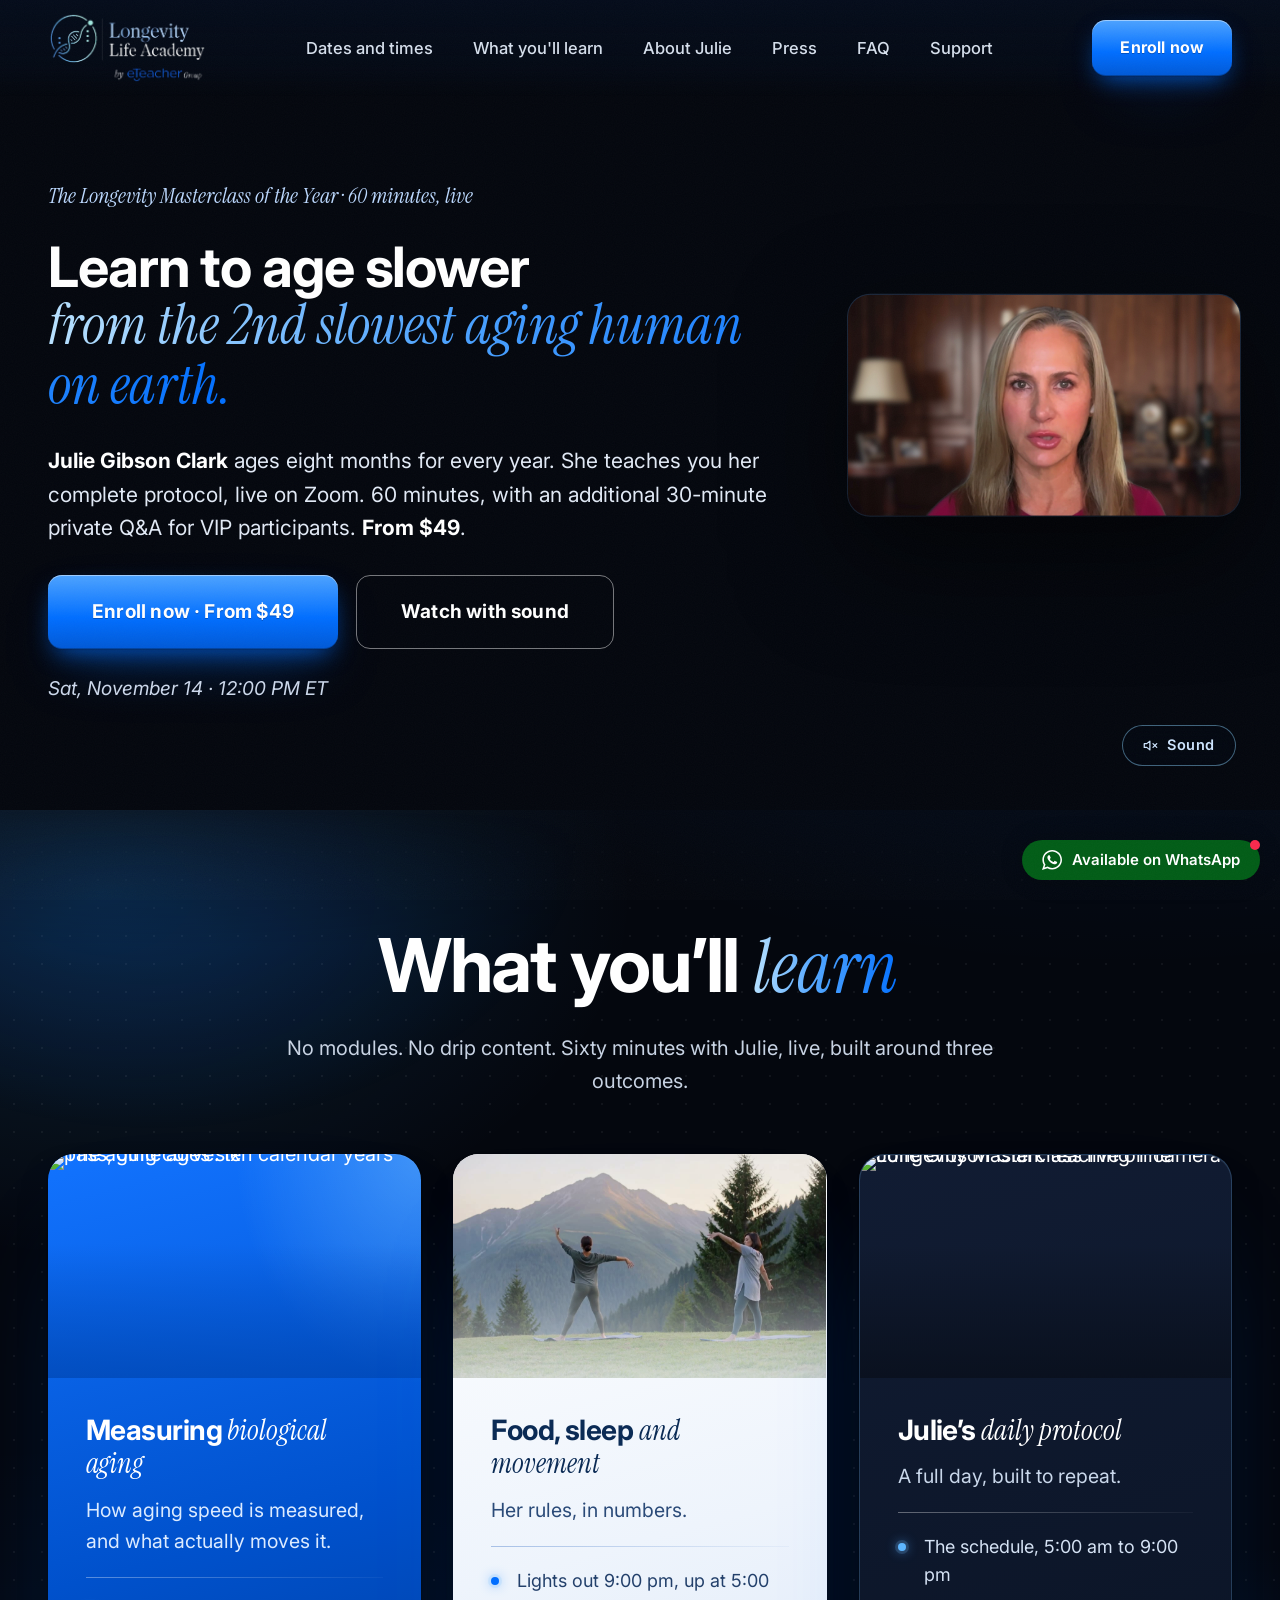
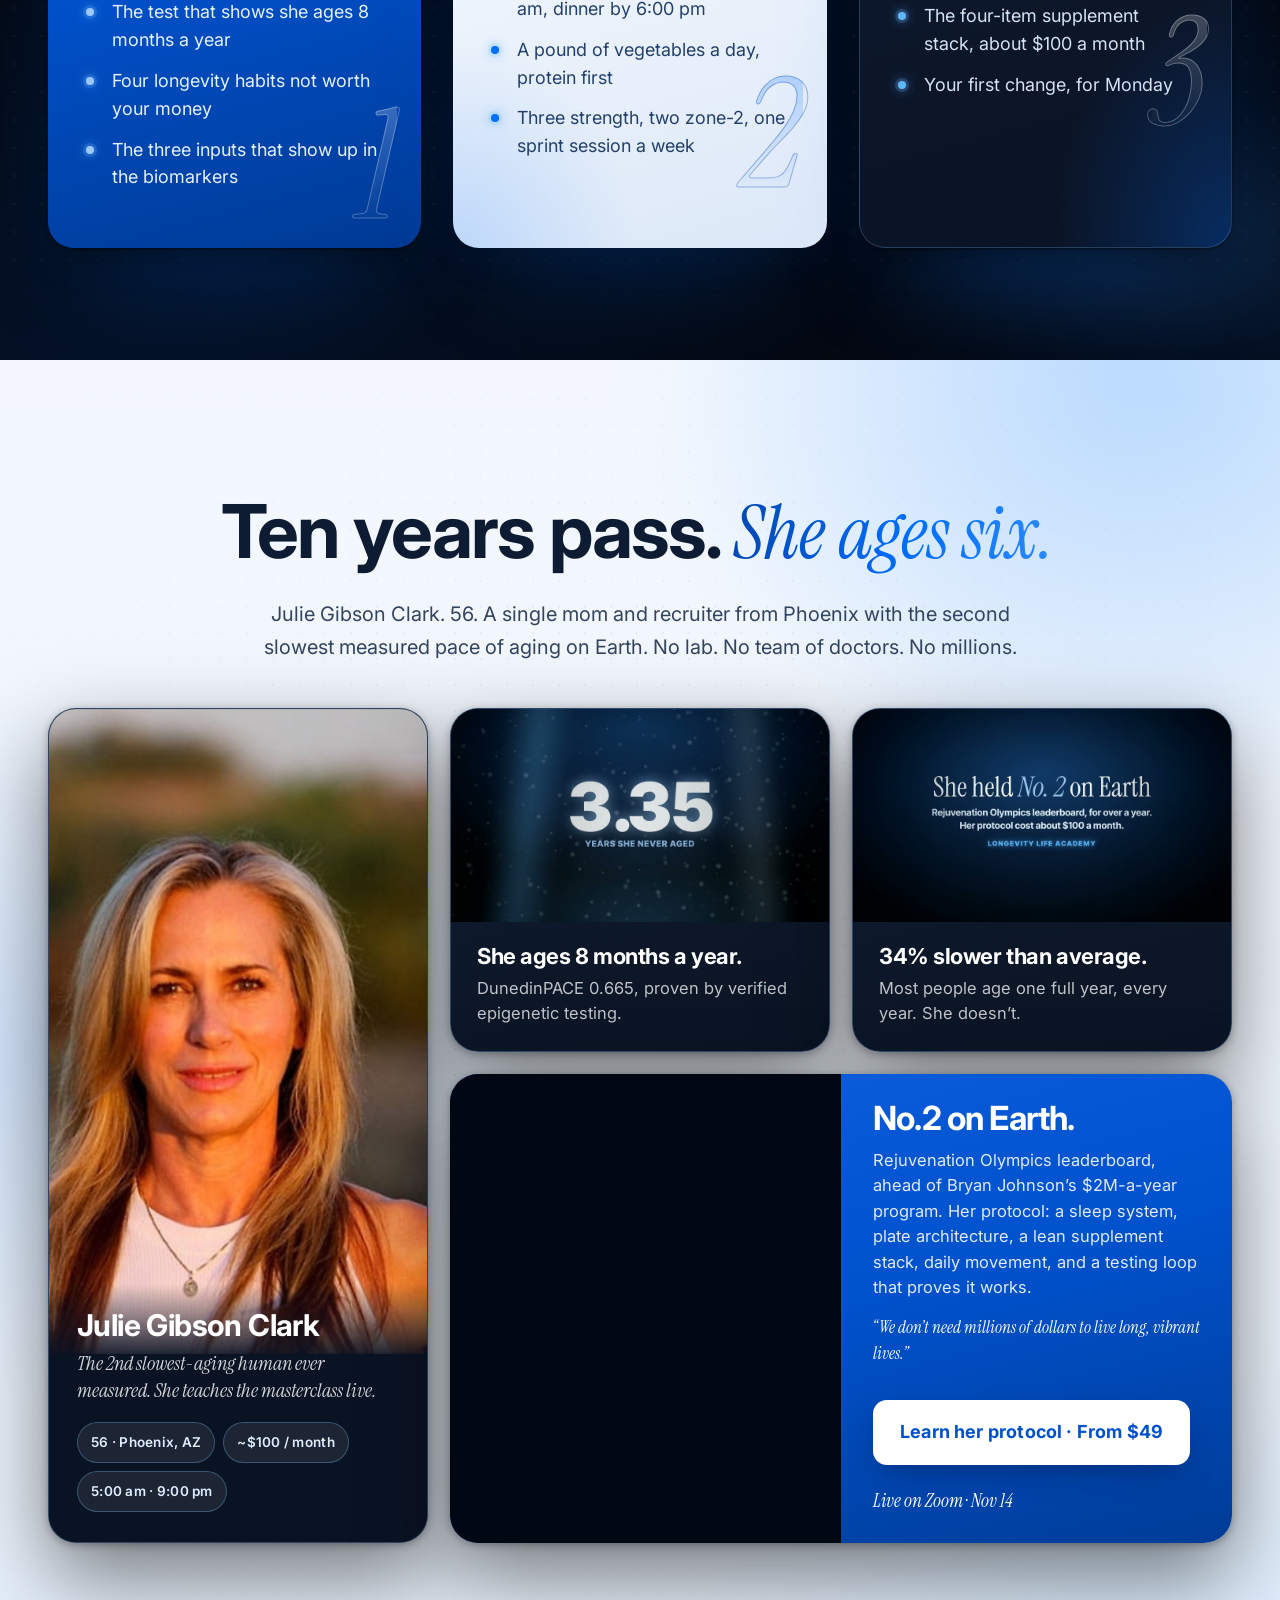
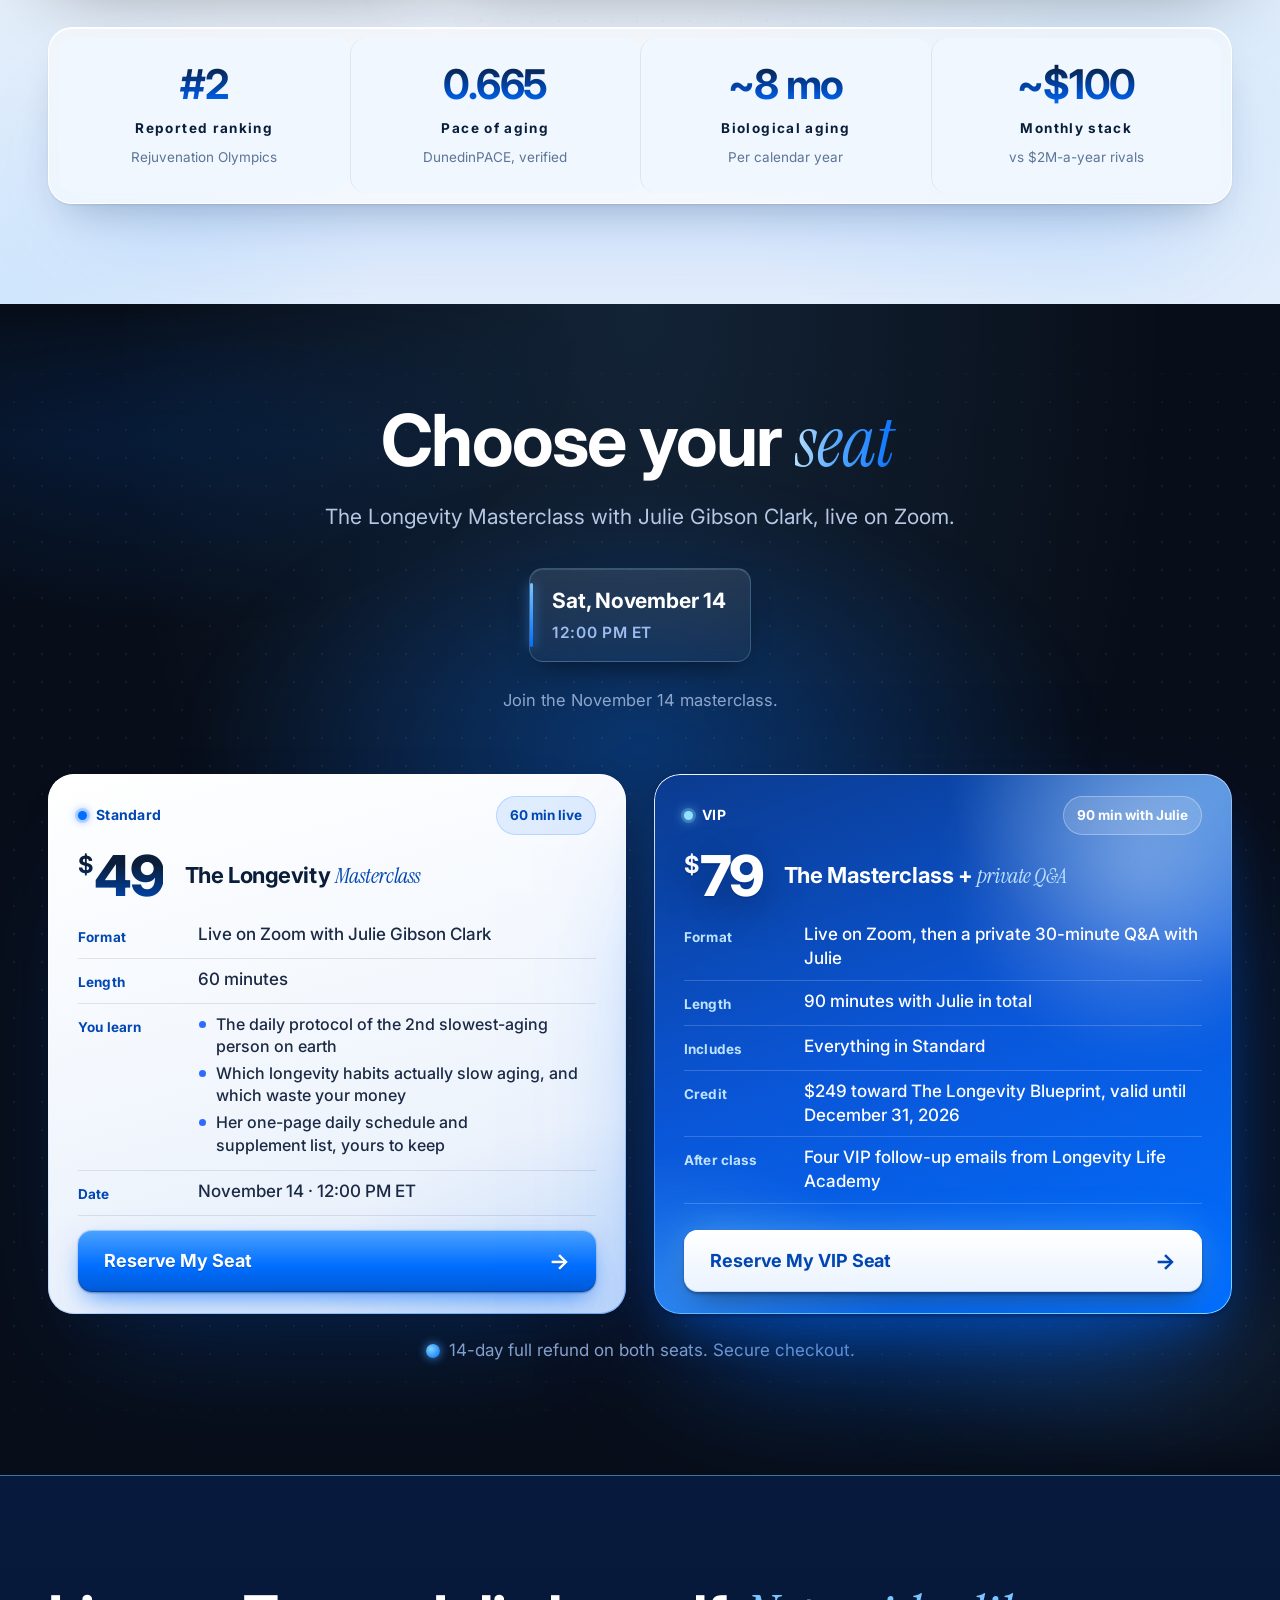
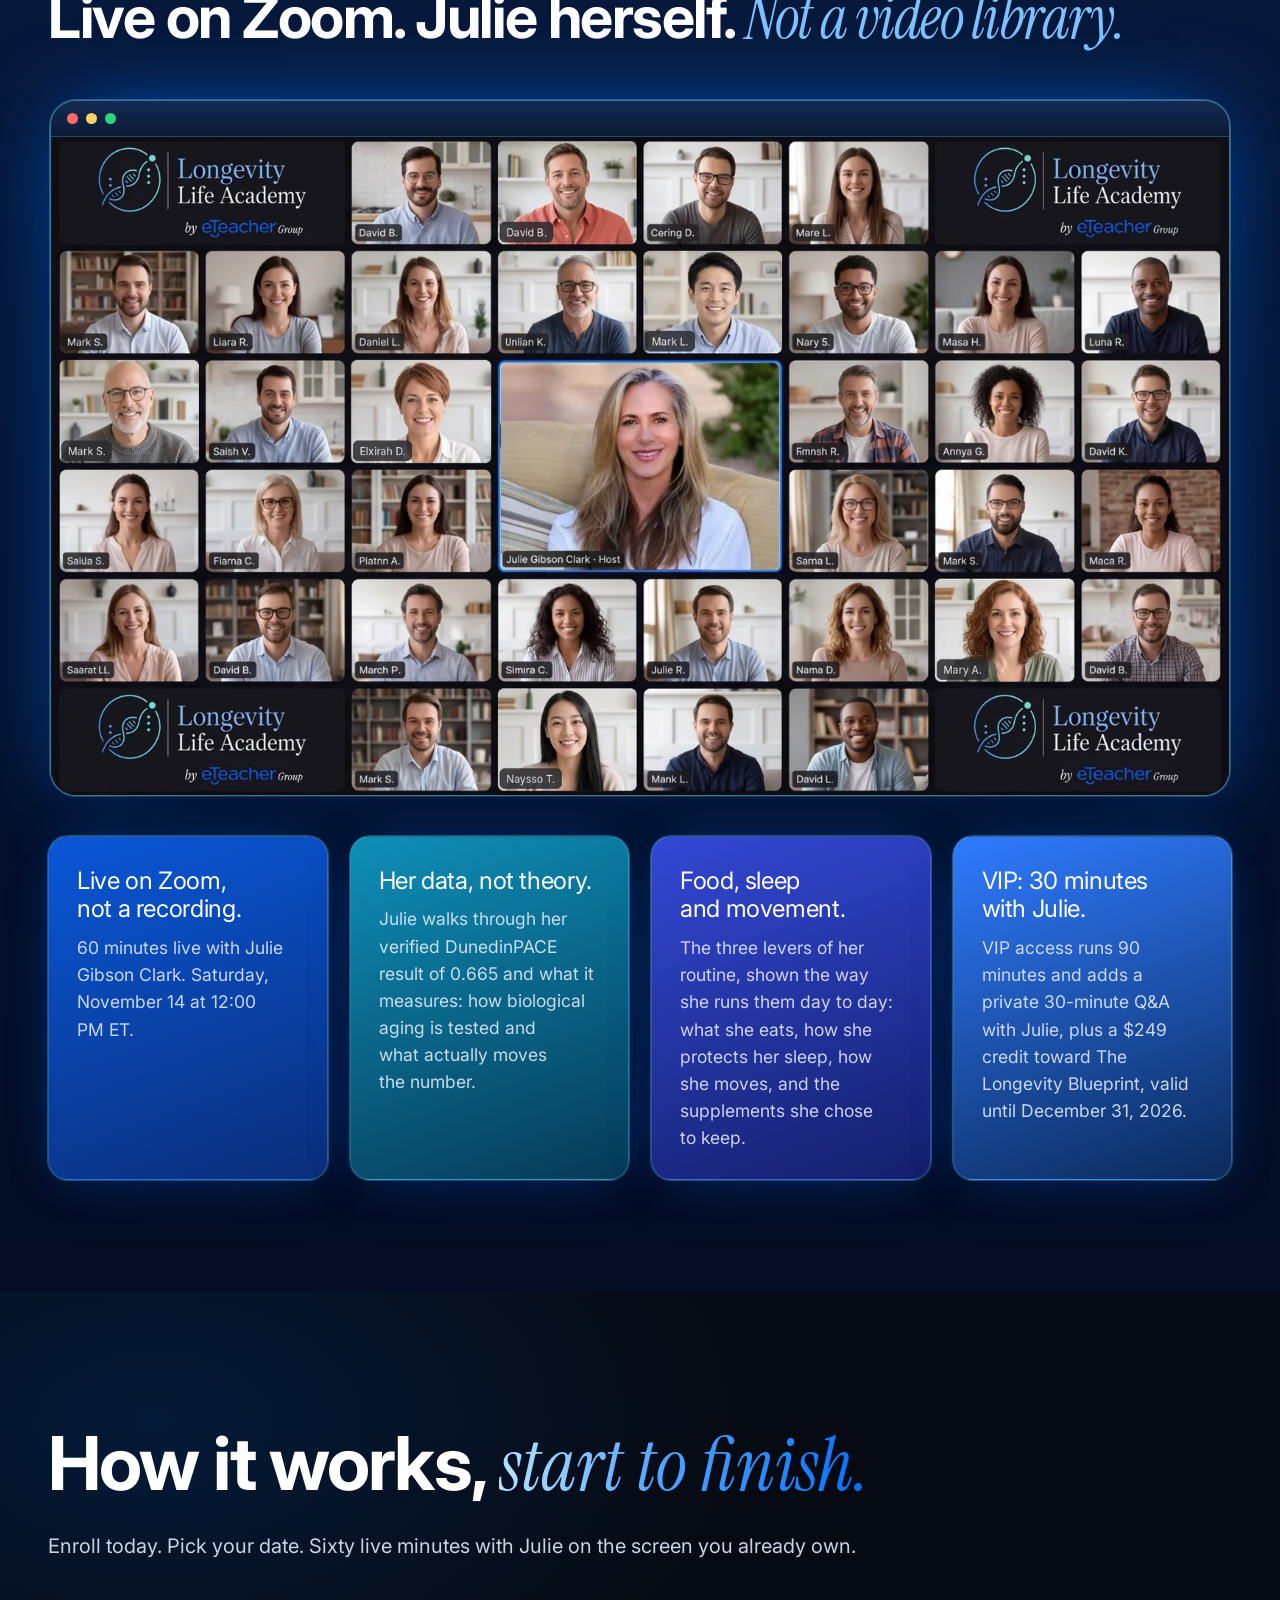
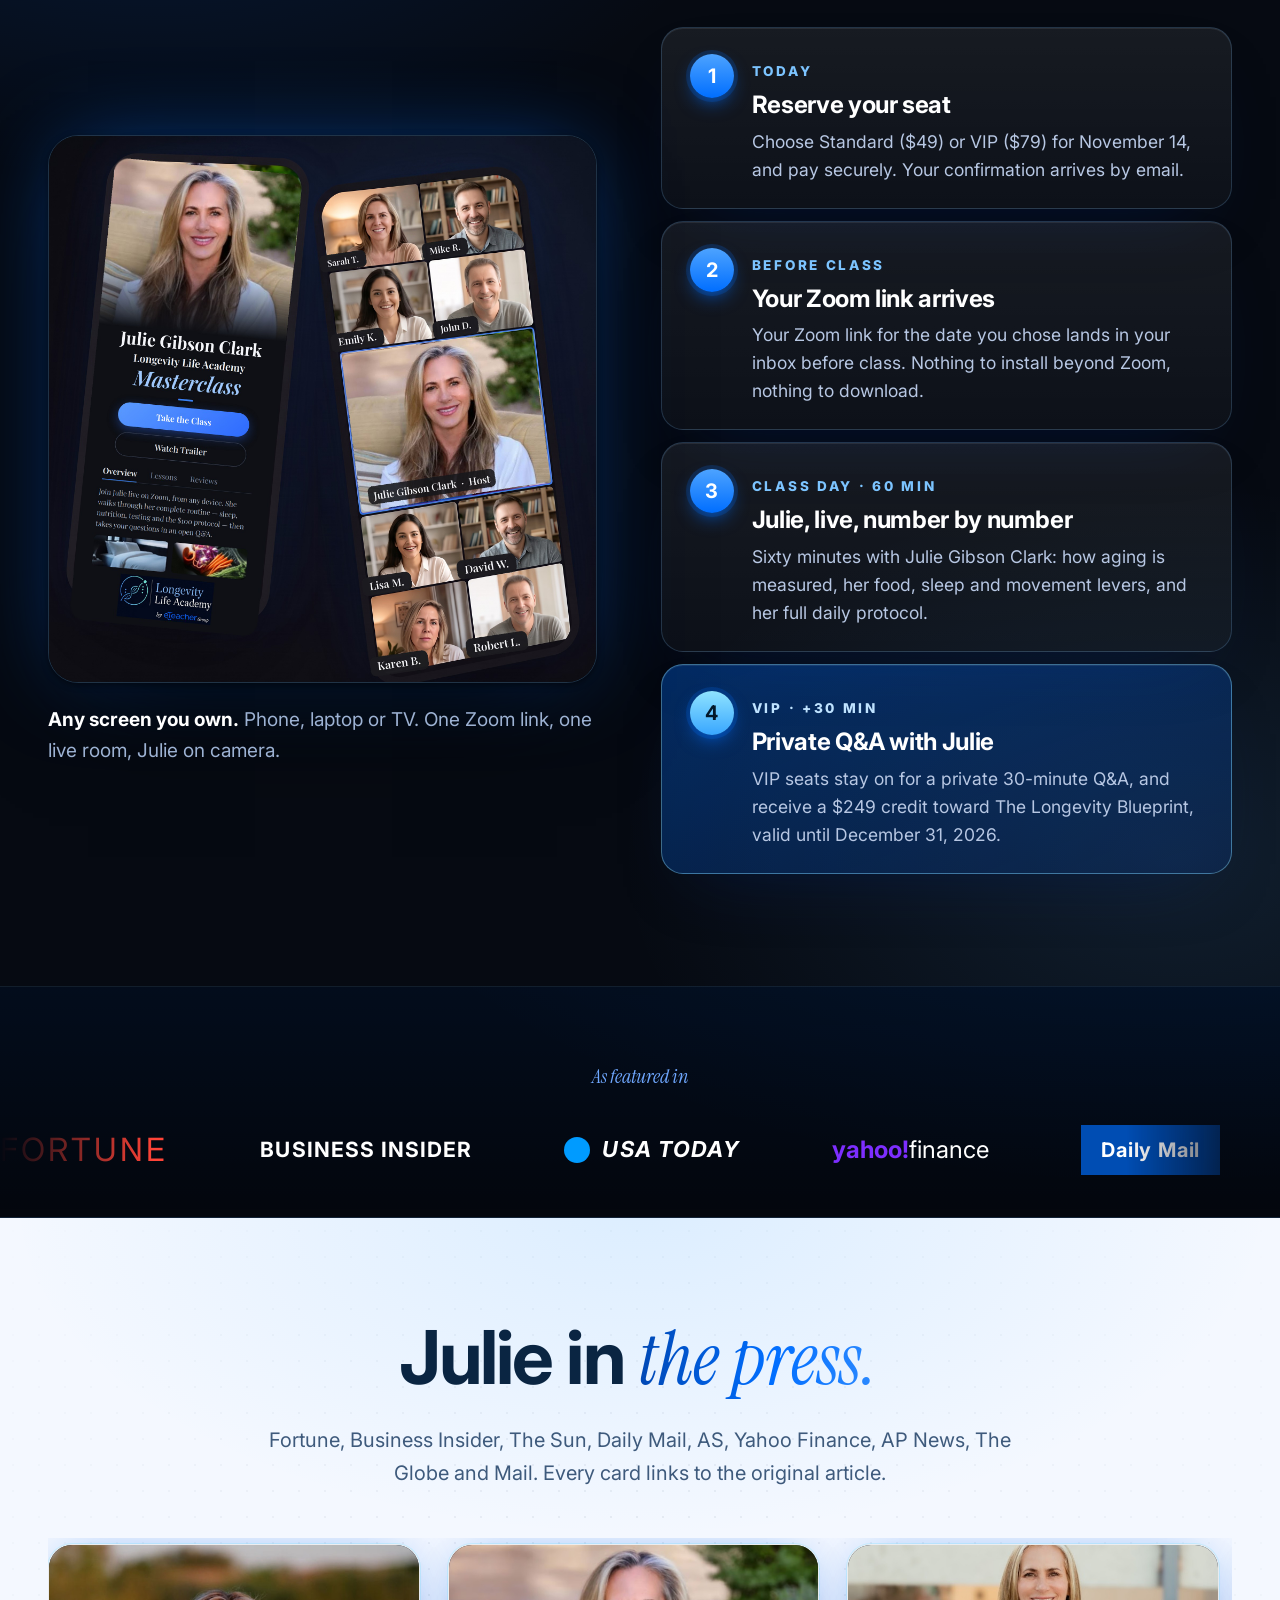
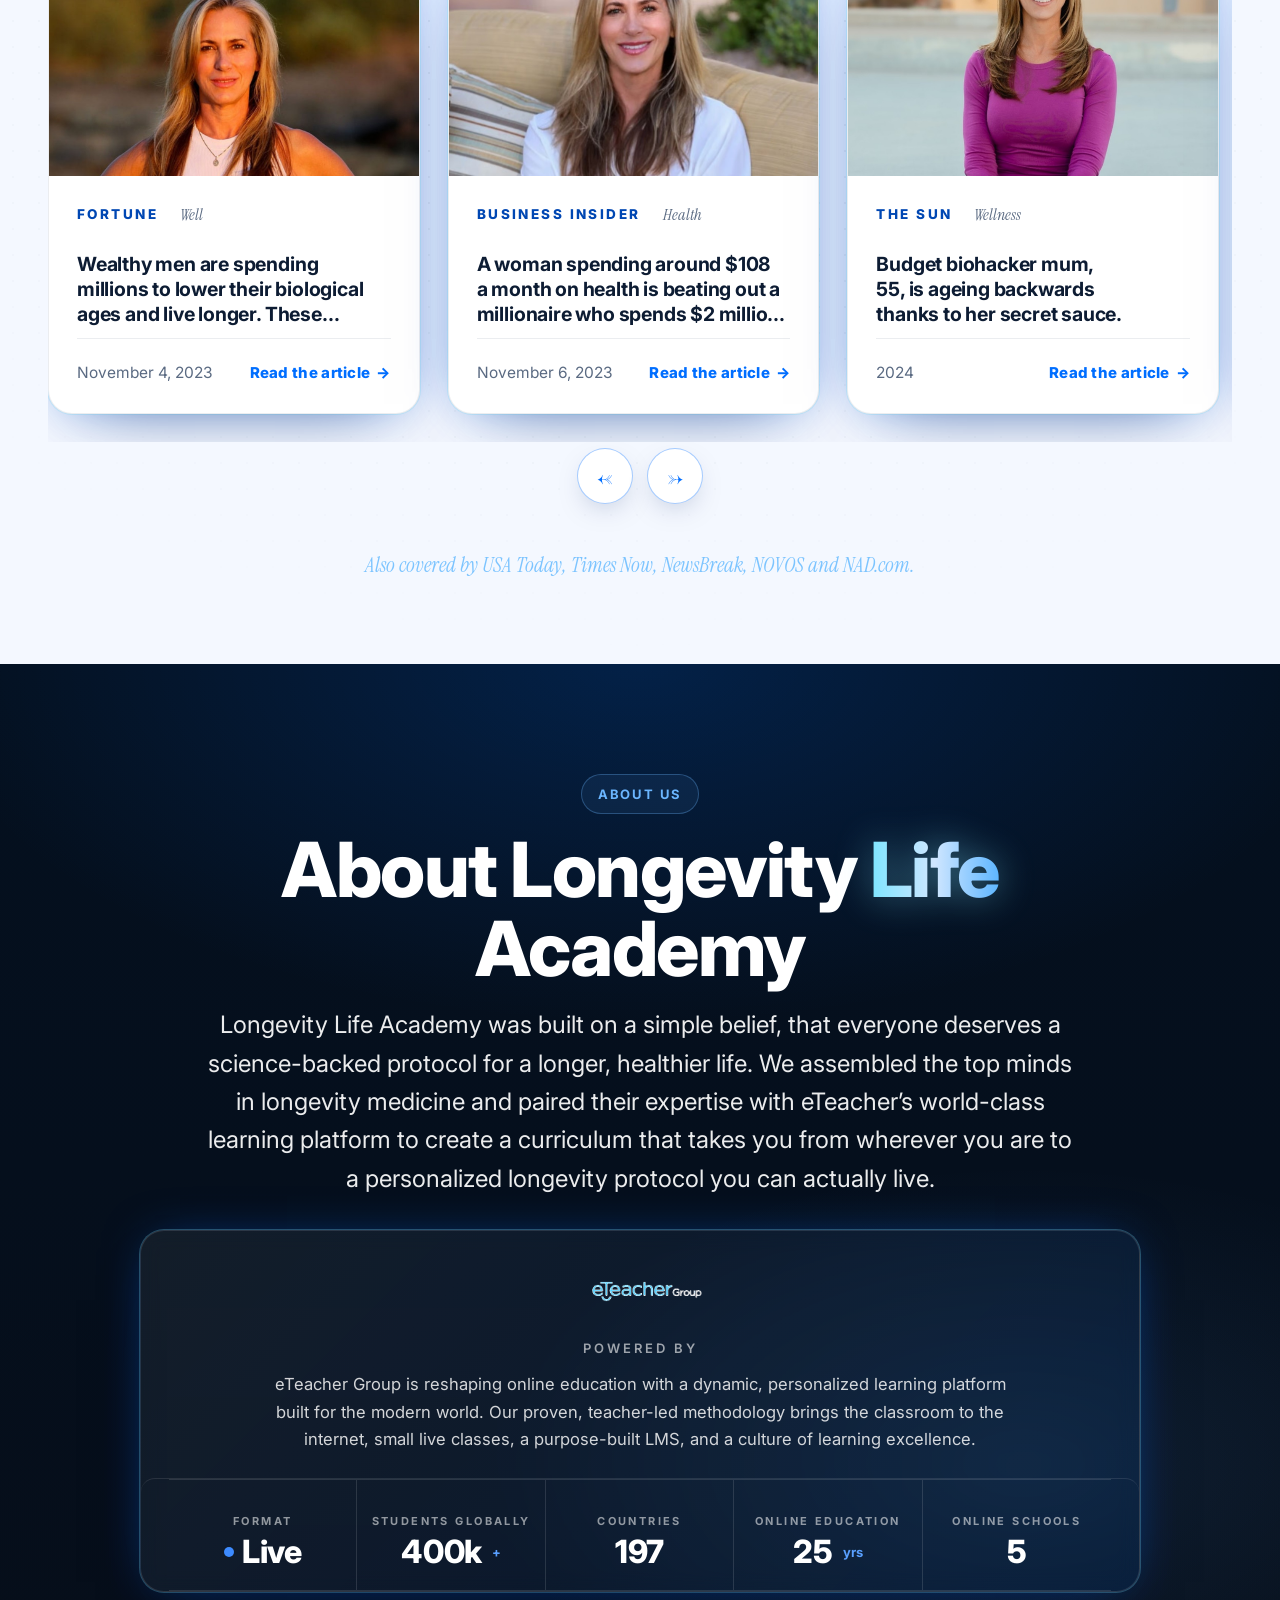
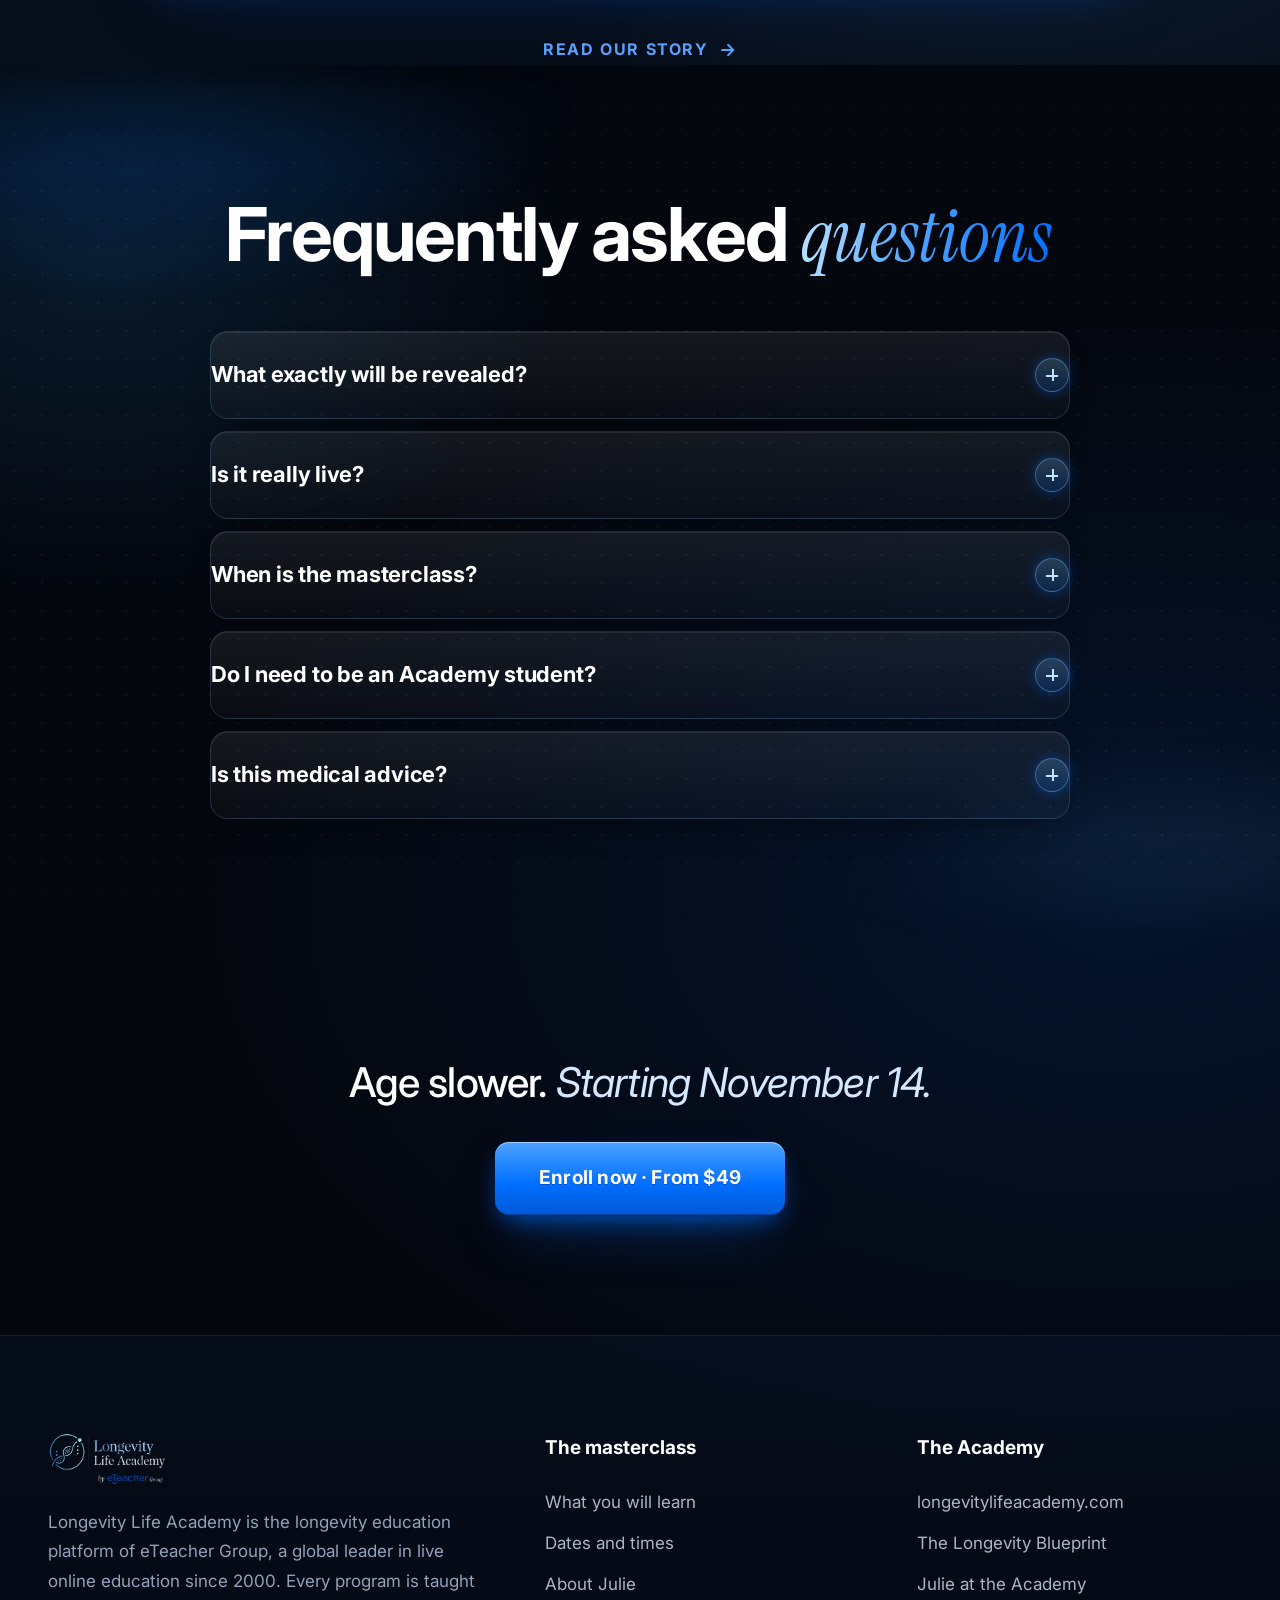
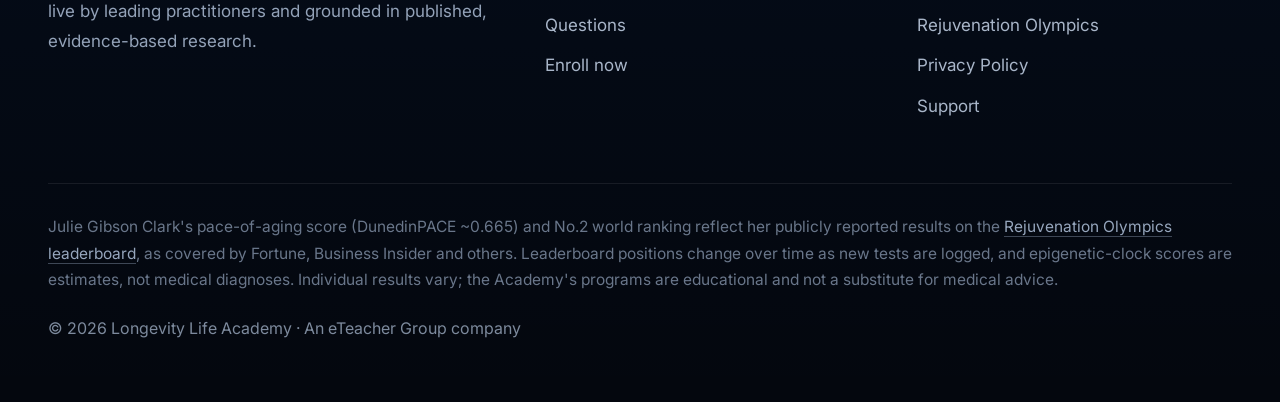
==== commit 18d791bf: "Fix Nov 14 session time: 12:00 PM ET (11 CT / 10 MT / 9 PT) — was wrongly 1:00 PM ET" ====
--- a/index.html
+++ b/index.html
@@ -1012,7 +1012,7 @@
         <a class="btn btn-blue" href="#packages">Enroll now &middot; From $49</a>
         <a class="btn btn-ghost openFilm" href="#" id="trailerLink">Watch with sound</a>
       </div>
-      <p class="hero-dates-line"><span style="white-space:nowrap">Sat, November 14 &middot; 1:00 PM ET</span></p>
+      <p class="hero-dates-line"><span style="white-space:nowrap">Sat, November 14 &middot; 12:00 PM ET</span></p>
     </div>
   </div>
   <button class="hero-sound" id="heroSound" type="button" aria-label="Play the hero film with sound"></button>
@@ -1253,7 +1253,7 @@
       <h2 class="anton">Choose your <span class="serif-i">seat</span></h2>
       <p class="pk-sub">The Longevity Masterclass with Julie Gibson Clark, live on Zoom.</p>
       <div class="pk-dates" aria-label="Live dates">
-        <span class="pk-date"><b>Sat, November 14</b><i>1:00 PM ET</i></span>
+        <span class="pk-date"><b>Sat, November 14</b><i>12:00 PM ET</i></span>
         <span class="pk-datenote">Join the November 14 masterclass.</span>
       </div>
     </header>
@@ -1270,7 +1270,7 @@
             <li>Which longevity habits actually slow aging, and which waste your money</li>
             <li>Her one-page daily schedule and supplement list, yours to keep</li>
           </ul></dd></div>
-          <div><dt>Date</dt><dd>November 14 · 1:00 PM ET</dd></div>
+          <div><dt>Date</dt><dd>November 14 · 12:00 PM ET</dd></div>
         </dl>
         <a class="offer-button pk-btn" href="#apply" data-plan="standard"><span>Reserve My Seat</span><span class="pk-arr" aria-hidden="true">&rarr;</span></a>
       </article>
@@ -1697,7 +1697,7 @@
 <div class="dv-lla-value-cards"><div class="dv-pdp-value-grid dv-rail">
       <article class="dv-pdp-value-card " data-vc="1">
         <h3>Live on Zoom, not a recording.</h3>
-        <p>60 minutes live with Julie Gibson Clark. Saturday, November 14 at 1:00 PM ET.</p>
+        <p>60 minutes live with Julie Gibson Clark. Saturday, November 14 at 12:00 PM ET.</p>
       </article>
       <article class="dv-pdp-value-card " data-vc="2">
         <h3>Her data, not theory.</h3>
@@ -1858,7 +1858,7 @@
     <div class="acc reveal" id="accFaq">
       <div class="acc-item"><button class="acc-head"><span class="acc-title">What exactly will be revealed?</span><span class="acc-x"></span></button><div class="acc-body"><div class="acc-inner"><p>Julie's complete protocol: her sleep system, her plate architecture, the ~$100-a-month supplement stack item by item, and the testing loop she uses to prove it works. VIP participants also join a private 30-minute Q&amp;A after the 60-minute masterclass.</p></div></div></div>
       <div class="acc-item"><button class="acc-head"><span class="acc-title">Is it really live?</span><span class="acc-x"></span></button><div class="acc-body"><div class="acc-inner"><p>Yes. This is a live masterclass, not a recording. Julie teaches in real time. VIP participants stay for an additional private 30-minute Q&amp;A. Nothing about it is pre-recorded.</p></div></div></div>
-      <div class="acc-item"><button class="acc-head"><span class="acc-title">When is the masterclass?</span><span class="acc-x"></span></button><div class="acc-body"><div class="acc-inner"><p>Saturday, November 14, 2026 at 1:00 PM Eastern (12:00 PM Central, 11:00 AM Mountain, 10:00 AM Pacific). The session covers the full protocol.</p></div></div></div>
+      <div class="acc-item"><button class="acc-head"><span class="acc-title">When is the masterclass?</span><span class="acc-x"></span></button><div class="acc-body"><div class="acc-inner"><p>Saturday, November 14, 2026 at 12:00 PM Eastern (11:00 AM Central, 10:00 AM Mountain, 9:00 AM Pacific). The session covers the full protocol.</p></div></div></div>
       <div class="acc-item"><button class="acc-head"><span class="acc-title">Do I need to be an Academy student?</span><span class="acc-x"></span></button><div class="acc-body"><div class="acc-inner"><p>No. Your masterclass seat is all you need. Students of The Longevity Blueprint join the same live room.</p></div></div></div>
       <div class="acc-item"><button class="acc-head"><span class="acc-title">Is this medical advice?</span><span class="acc-x"></span></button><div class="acc-body"><div class="acc-inner"><p>No. The masterclass is educational. Julie shares her personal protocol and the evidence behind it, but nothing in the program is a substitute for advice from your own physician.</p></div></div></div>
     </div>
@@ -2518,7 +2518,7 @@
       // to a real session in the CRM (admin form fields select#PrefferdCourseID / select#ActivitySessionLevel1ID).
       // Values read from GetECommerceFirstPaymentDetails.AvailableClasses for course 283 / 1823:
       //   Oct 27 7:00 PM ET -> CourseID 170141, SemesterID 2393 (2026-10b - Longevity)
-      //   Nov 14 1:00 PM ET -> CourseID 170142, SemesterID 2394 (2026-11b - Longevity)
+      //   Nov 14 12:00 PM ET -> CourseID 170142, SemesterID 2394 (2026-11b - Longevity)
       var mcClass = /Nov(ember)?\s*14/i.test(String(fields.startDate || '')) ? { courseId: 170142, semesterId: 2394 } : { courseId: 170141, semesterId: 2393 };
       payload.PrefferdCourseID        = mcClass.courseId;   // exact admin-form name (VP Ops screenshot)
       payload.PreferredCourseId       = mcClass.courseId;   // spec spelling
@@ -2784,16 +2784,16 @@
     <div class="em-screen" id="emStep2">
       <label class="em-lb" for="emDate">Select your masterclass date</label>
       <select class="em-in" id="emDate" aria-describedby="selectedSessionNote">
-        <option value="Saturday, November 14 &middot; 1:00 PM ET">Nov 14 · 1:00 PM ET</option>
+        <option value="Saturday, November 14 &middot; 12:00 PM ET">Nov 14 · 12:00 PM ET</option>
       </select>
-      <p id="reviewSessionDate" class="review-session-date">Saturday, November 14 · 1:00 PM ET</p>
+      <p id="reviewSessionDate" class="review-session-date">Saturday, November 14 · 12:00 PM ET</p>
       <p id="selectedSessionNote" style="font-size:16px;color:#345872;margin:10px 0 18px">Choose your preferred session before continuing to secure payment.</p>
 
       <div class="em-card">
         <div class="em-card-b">
           <div class="em-cname" id="emCname">Longevity Masterclass ,  Live with Julie Gibson Clark</div>
           <div class="em-cl"><b>Format:</b> <span id="emFormat">One live 60-minute masterclass on Zoom</span></div>
-          <div class="em-cl"><b>Session:</b> <span id="emSessTxt">Saturday, November 14 &middot; 1:00 PM ET</span></div>
+          <div class="em-cl"><b>Session:</b> <span id="emSessTxt">Saturday, November 14 &middot; 12:00 PM ET</span></div>
           <div class="em-cl"><b>Lesson duration:</b> <span id="emDuration">60 minutes</span></div>
           <div class="em-cl gap"><b>Location:</b> Online</div>
         </div>
@@ -2923,7 +2923,7 @@
         <div class="ck-card-pad">
           <div class="ck-ln"><b>Course:</b> <span class="ck-course-name">Longevity Masterclass ,  Live with Julie Gibson Clark</span></div>
           <div class="ck-ln"><b>Format:</b> <span id="ckFormat">One live 60-minute masterclass on Zoom</span></div>
-          <div class="ck-ln"><b>Session:</b> <span id="ckSessTxt">Saturday, November 14 &middot; 1:00 PM ET</span></div>
+          <div class="ck-ln"><b>Session:</b> <span id="ckSessTxt">Saturday, November 14 &middot; 12:00 PM ET</span></div>
           <div class="ck-ln"><b>Lesson duration:</b> <span id="ckDuration">60 minutes</span></div>
           <div class="ck-ln"><b>Location:</b> Online</div>
         </div>
